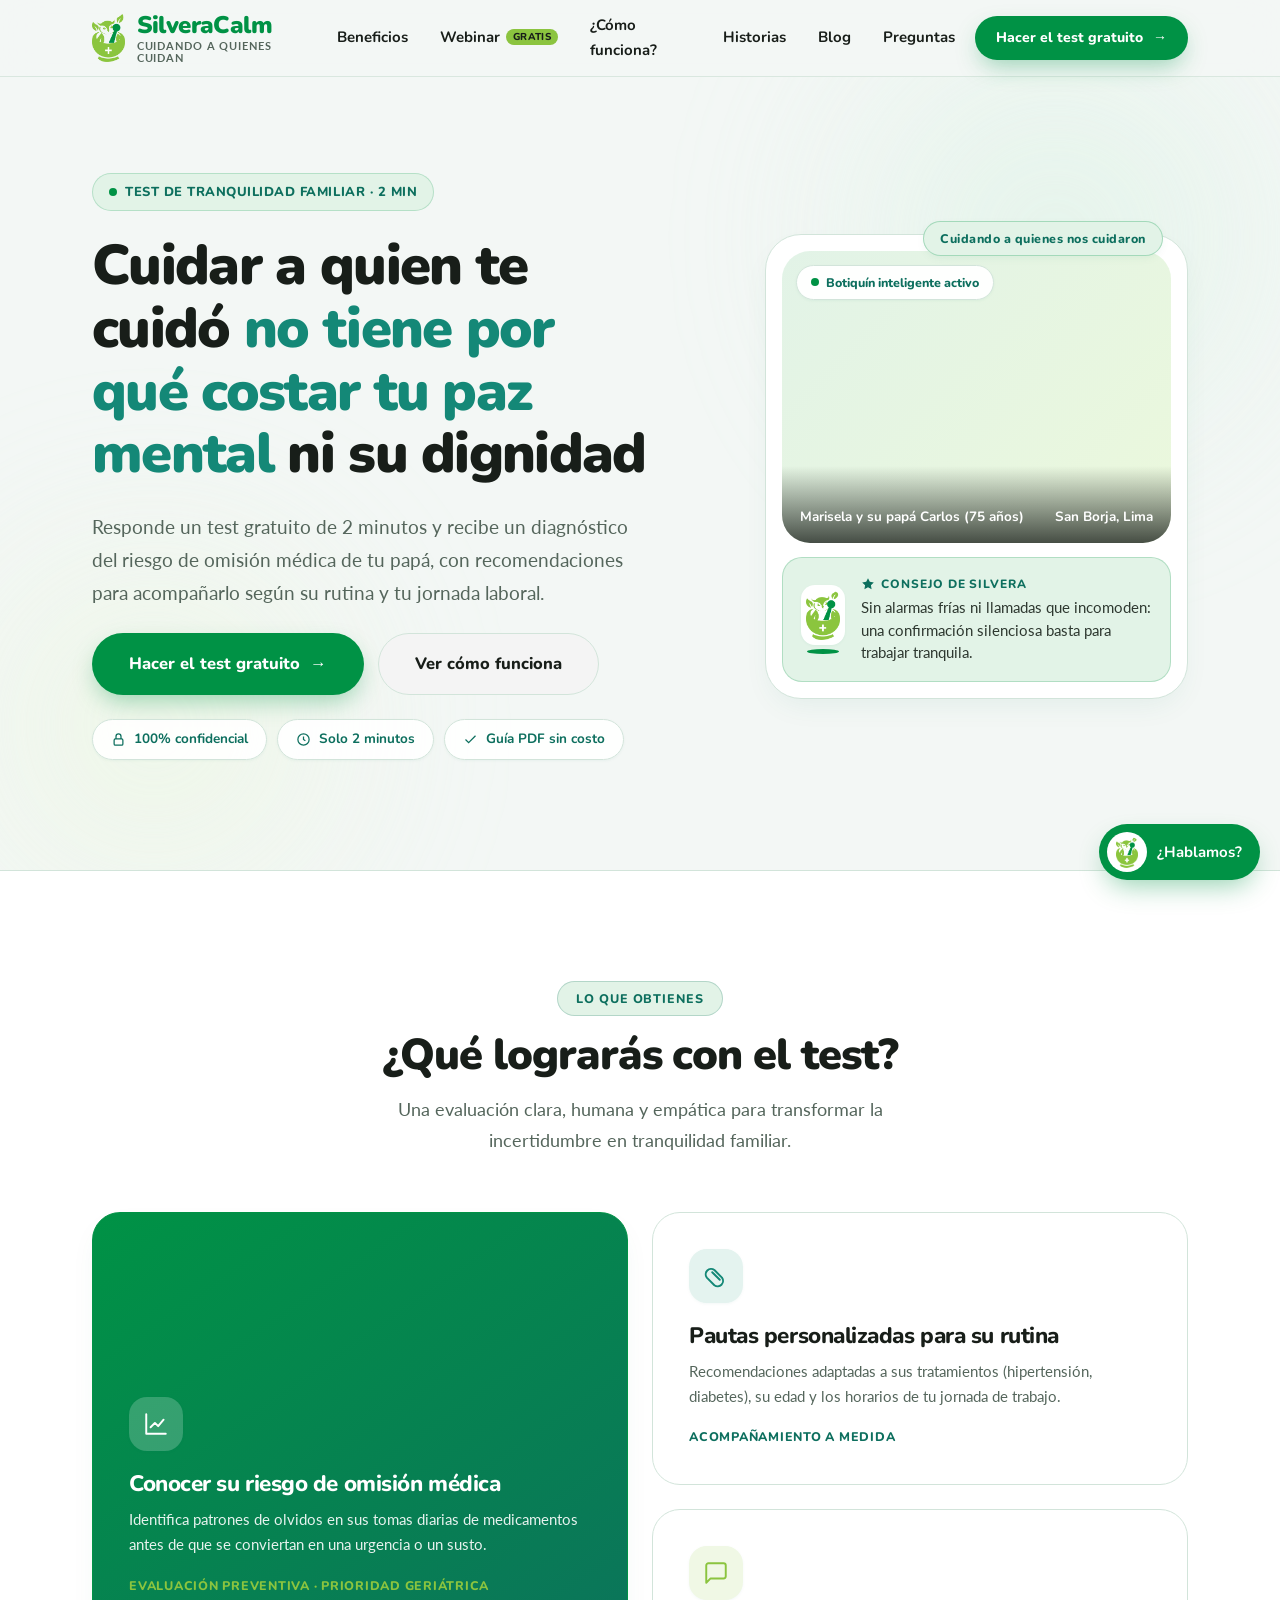
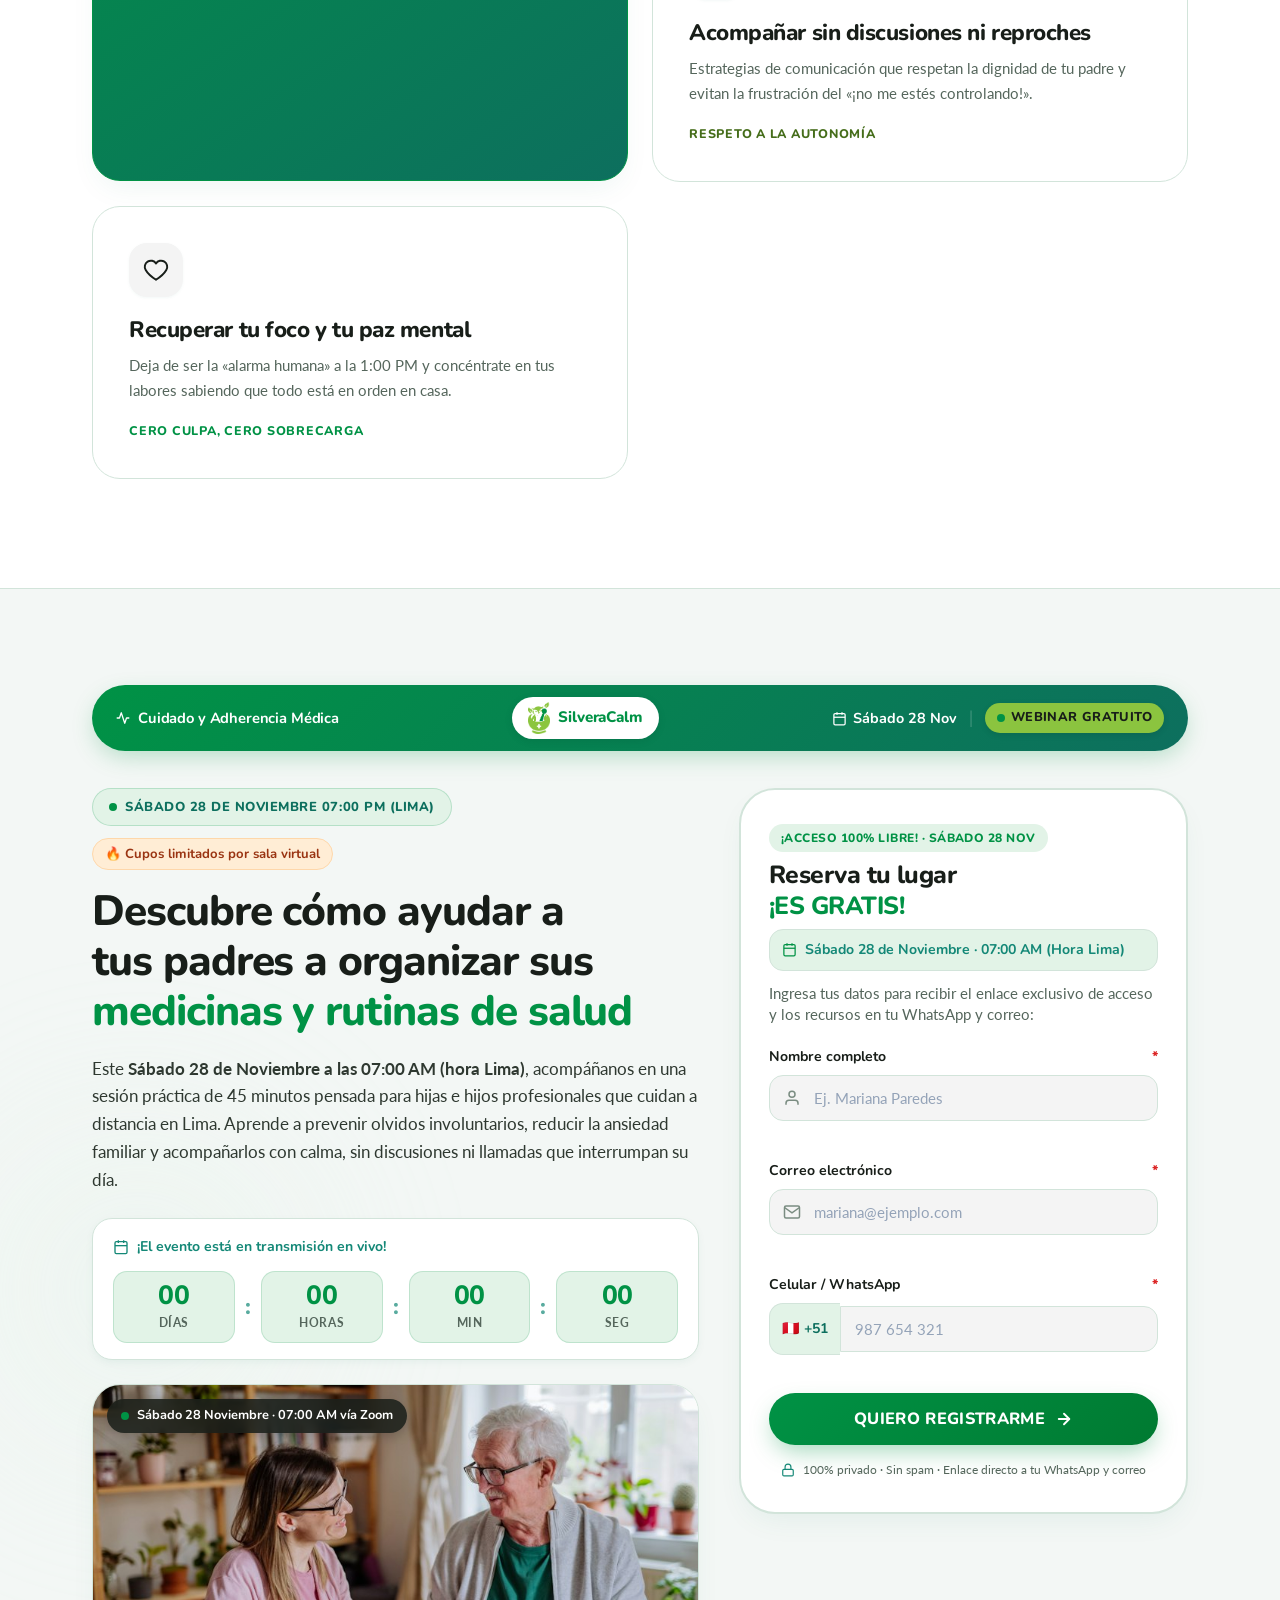
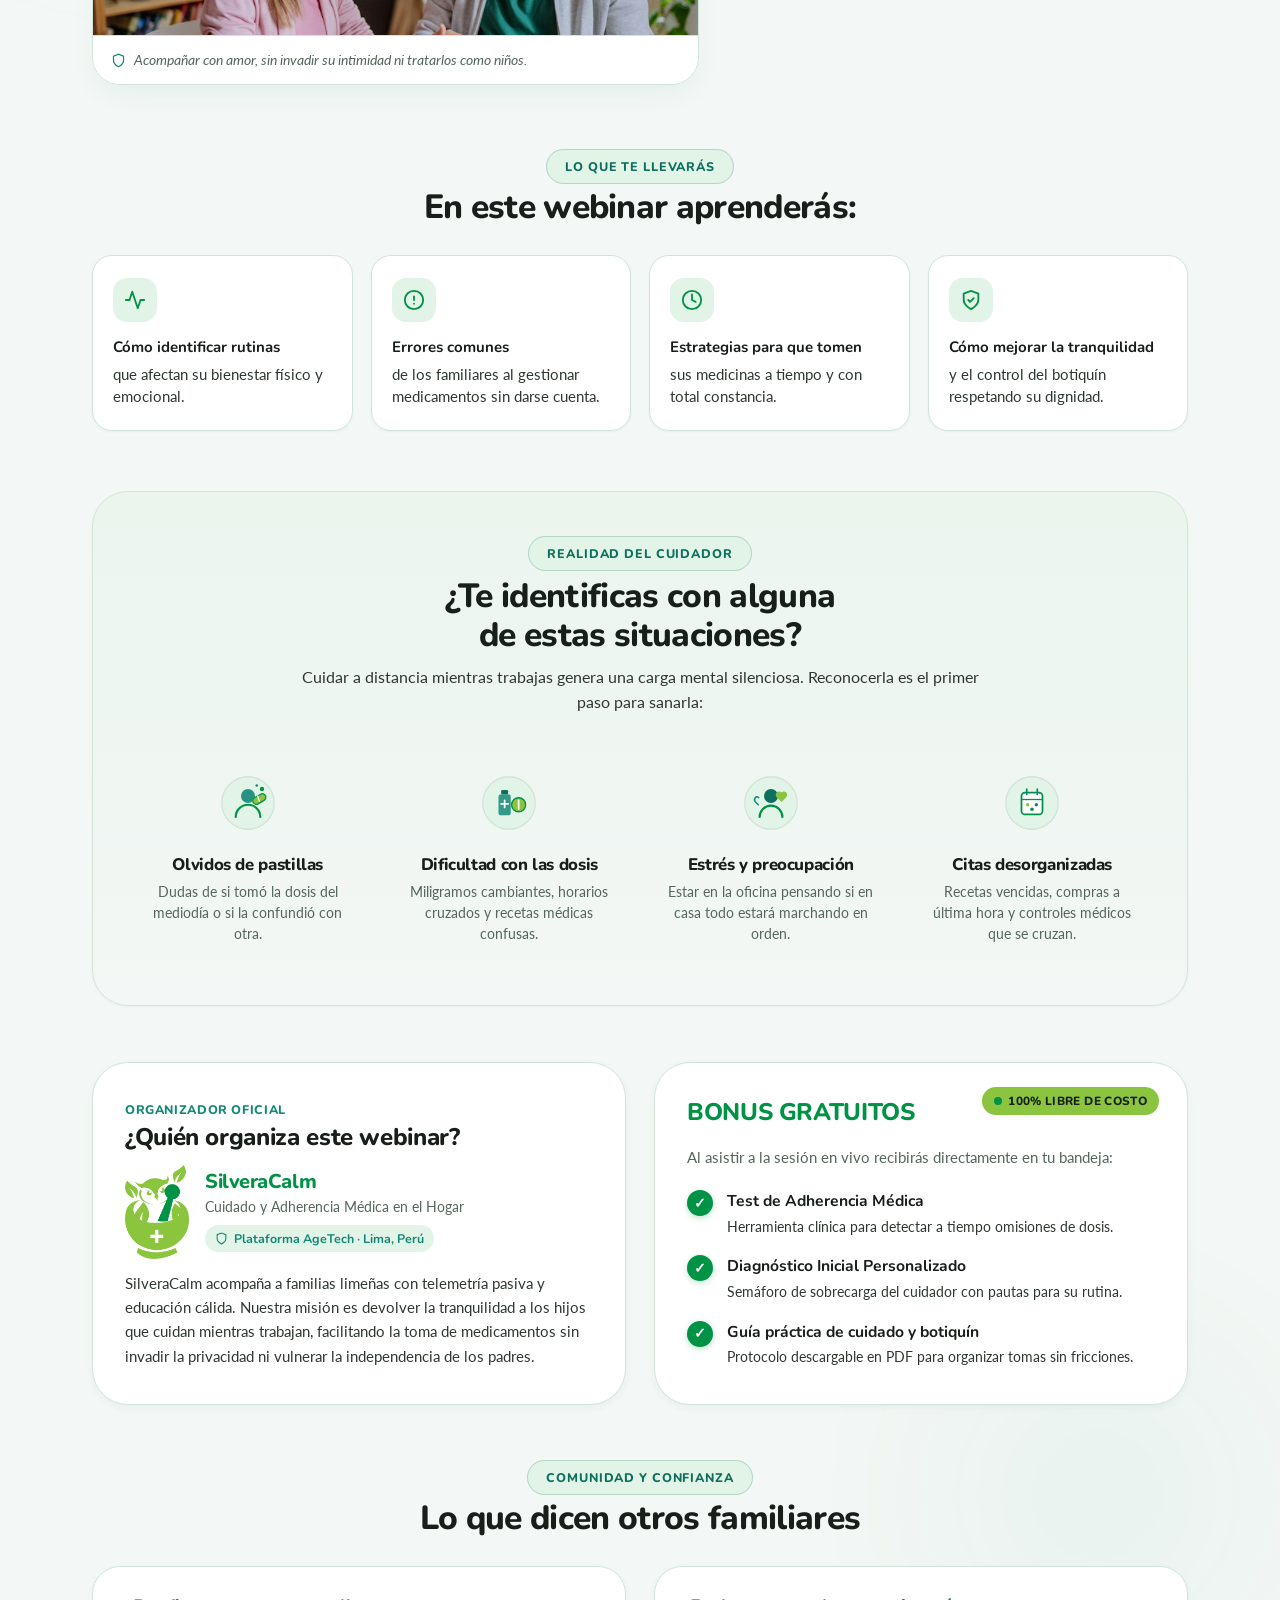
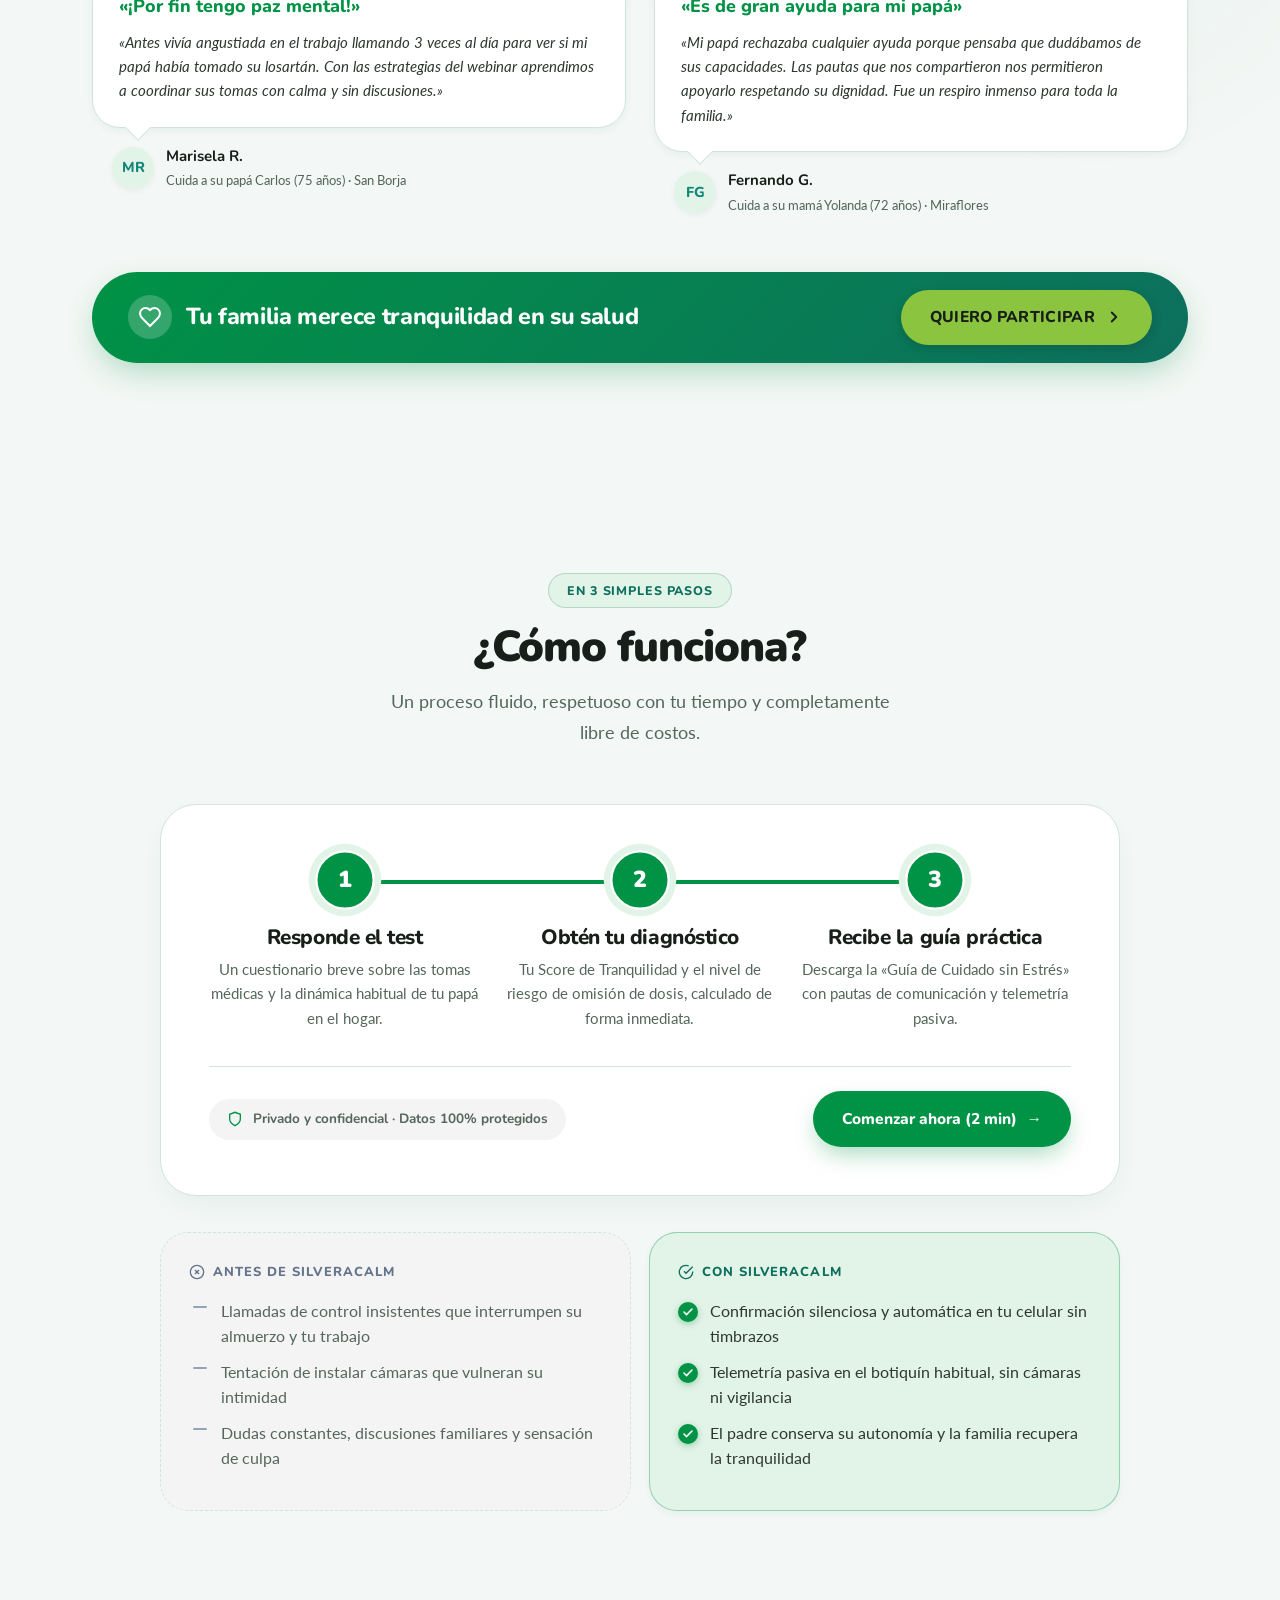
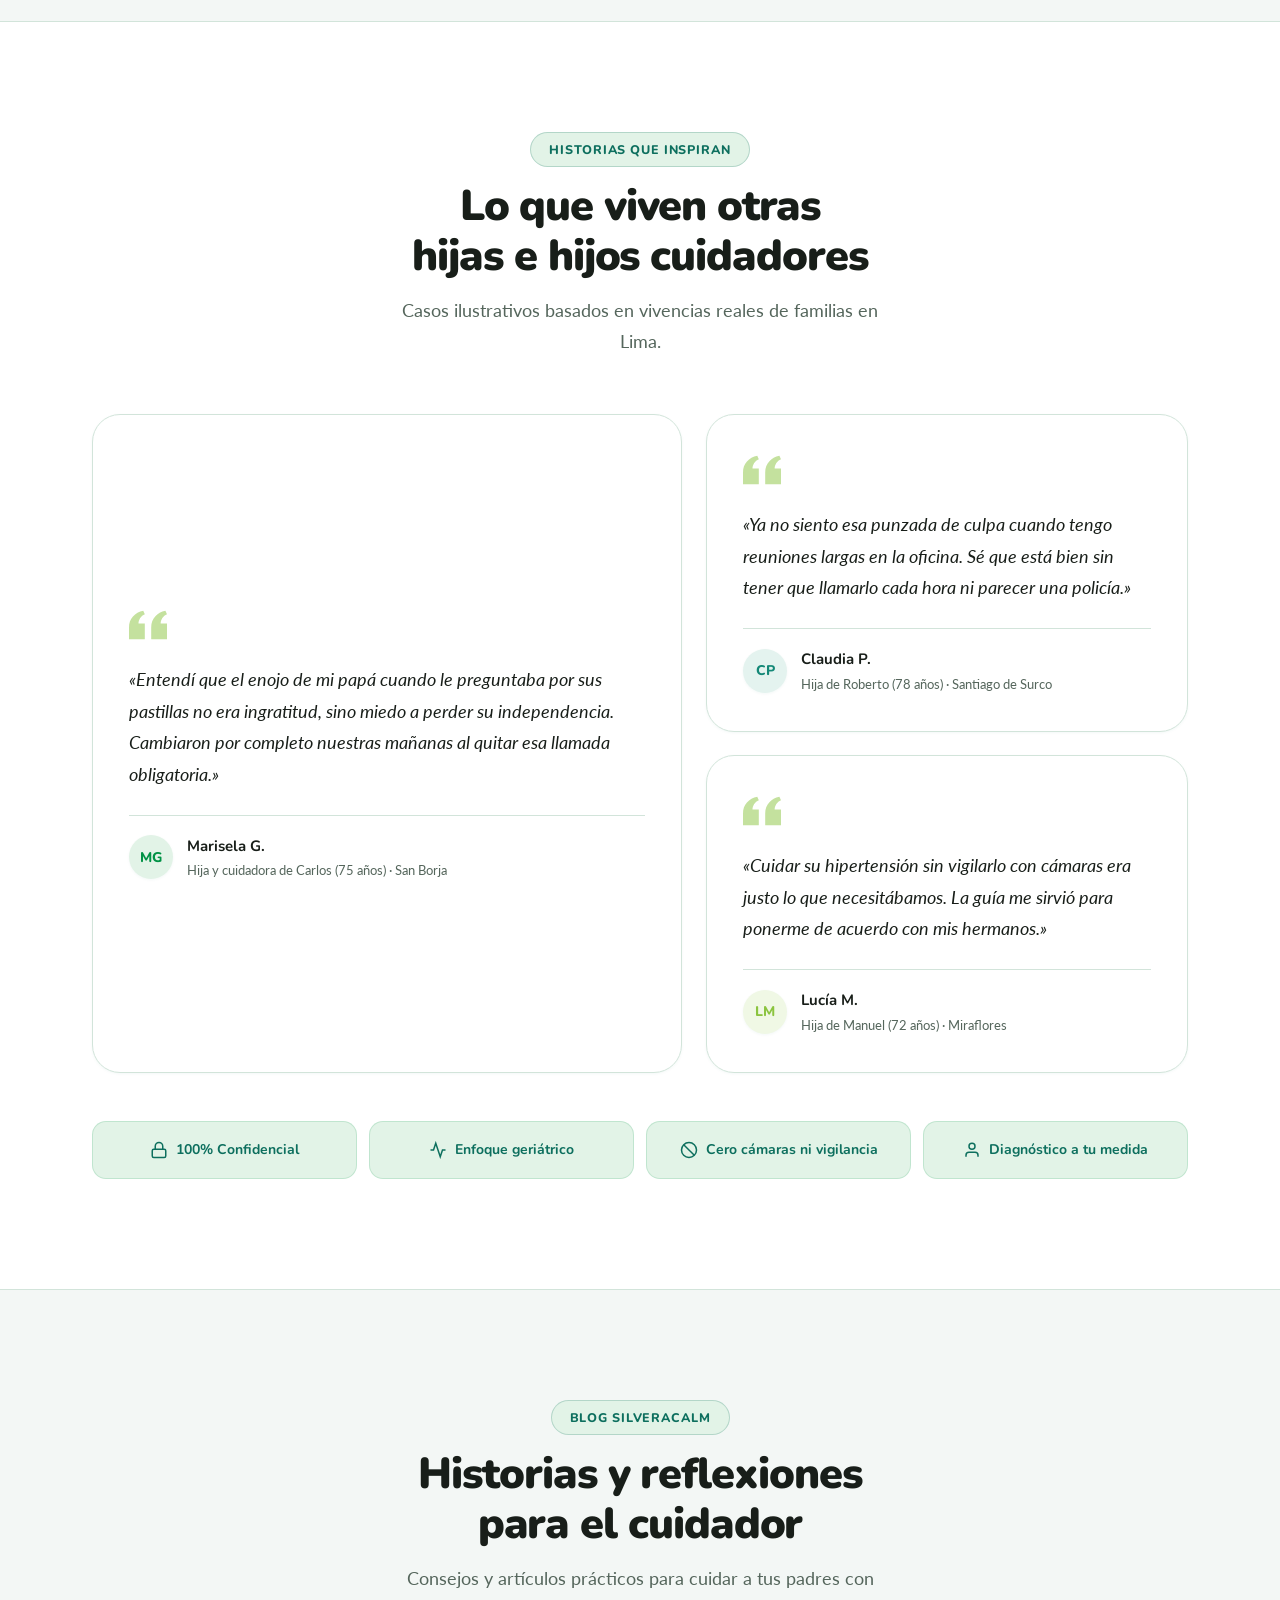
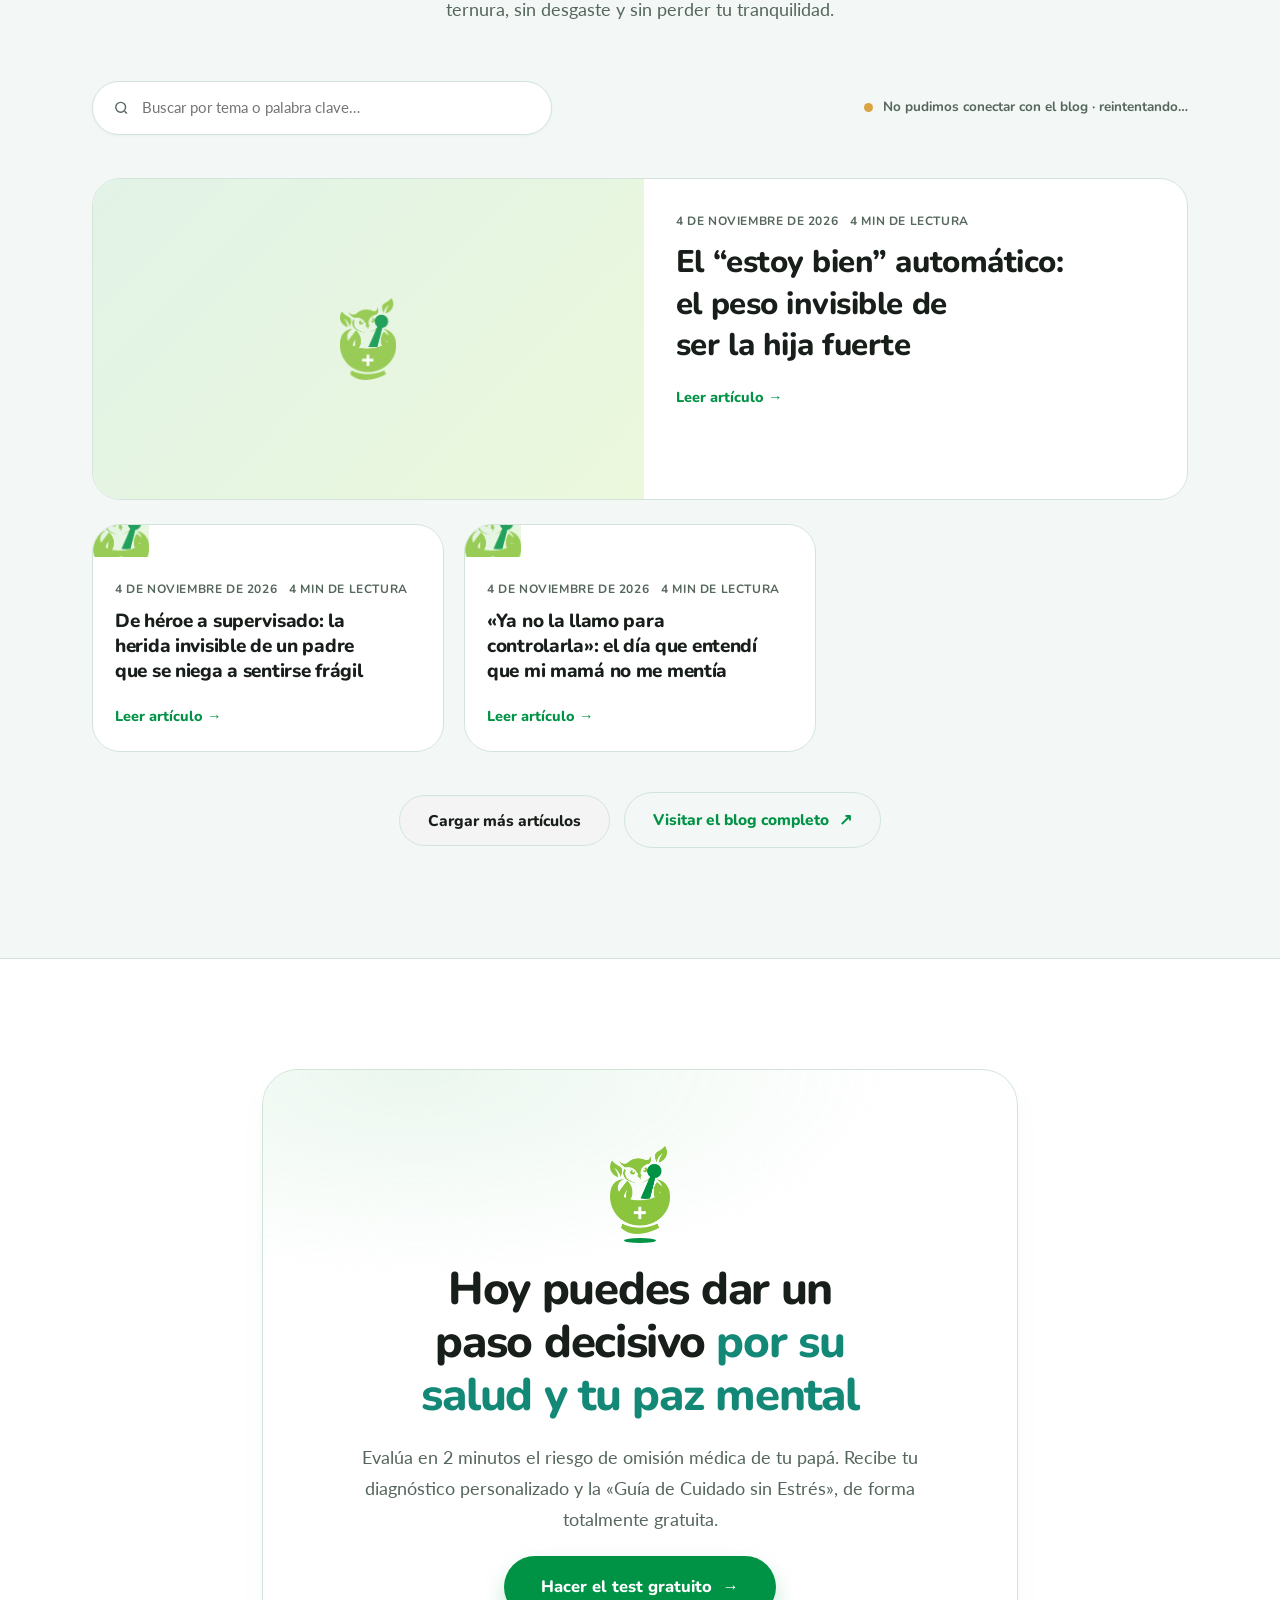
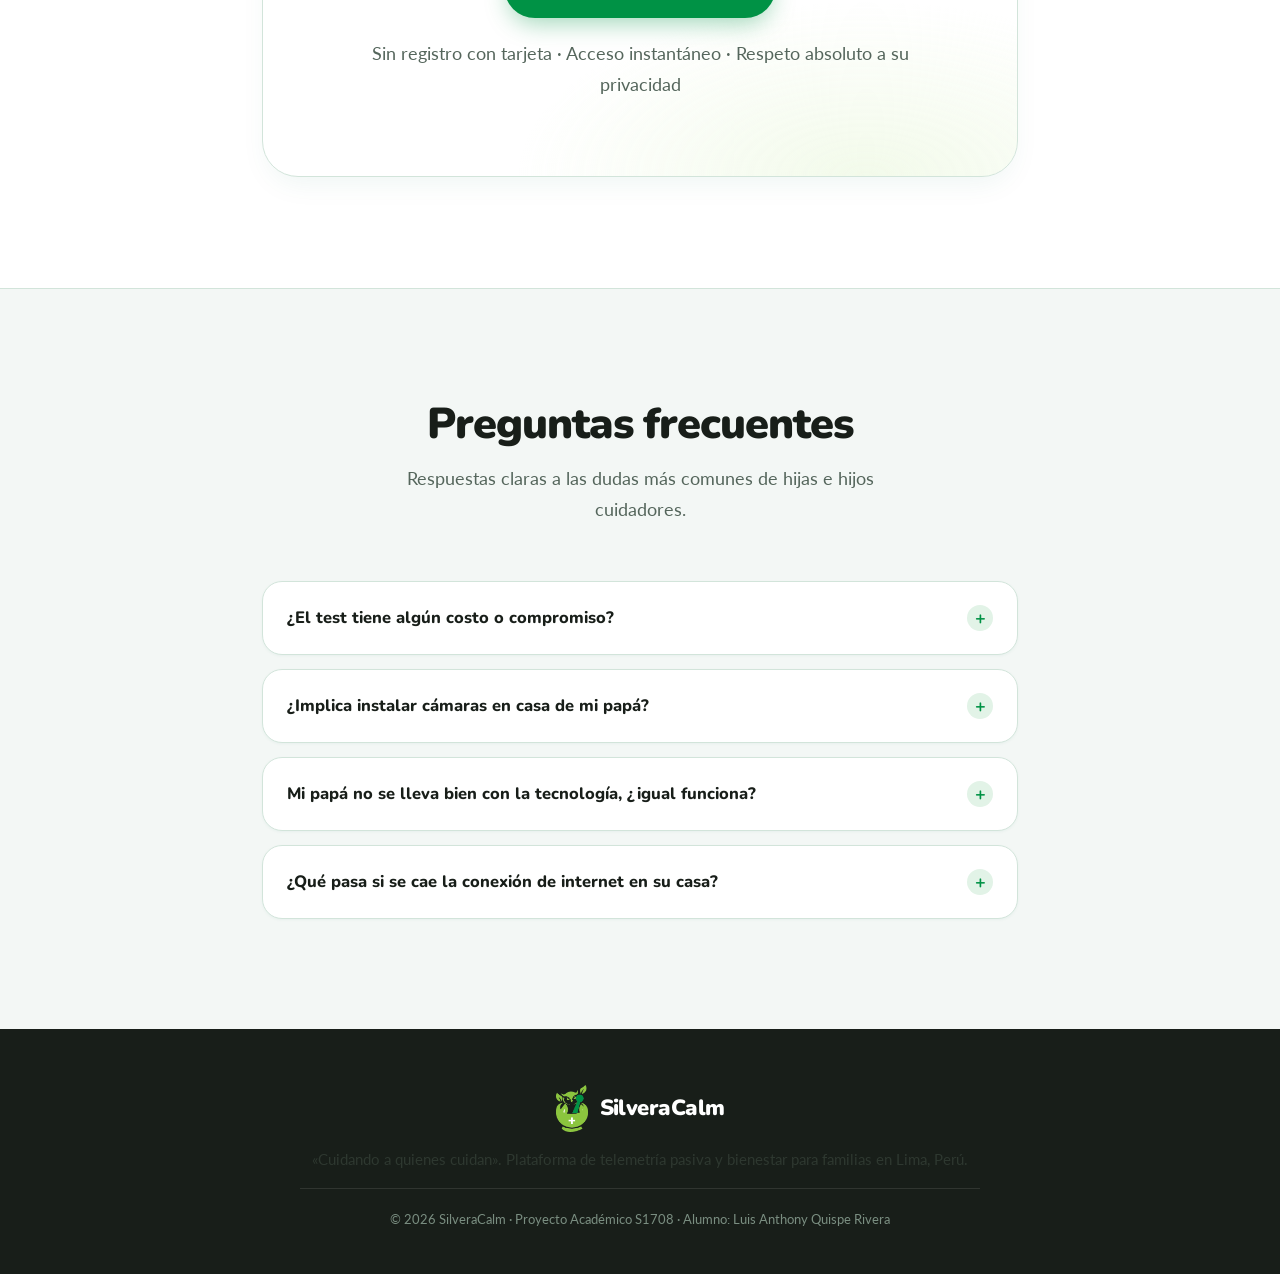
==== index.html @ 86fb51ee "Merge pull request #17 from Luis-Quispe-dev/webinar webinar" ====
<!DOCTYPE html>
<html lang="es">
<head>
  <meta charset="UTF-8" />
  <meta name="viewport" content="width=device-width, initial-scale=1.0" />
  <title>SilveraCalm | Test de Tranquilidad Familiar</title>
  <meta name="description" content="Test gratuito de 2 minutos para hijas e hijos cuidadores en Lima. Descubre cómo acompañar el tratamiento de tu papá sin llamadas que generen tensión, con telemetría pasiva y respeto a su autonomía." />
  <meta name="theme-color" content="#009245" />
  <!-- Dirección oficial de la página (evita contenido duplicado) -->
  <link rel="canonical" href="https://silveracalm.u20231b869.workers.dev/" />
  <meta name="robots" content="index, follow, max-image-preview:large" />

  <!-- Verificación de Google Search Console: reemplaza CODIGO por el que te da Google -->
  <meta name="google-site-verification" content="hk7AilBts5PwmVerSRdRE75T1GMksaDZW5B6MYv7Jl0" />

  <!-- Vista previa al compartir (Open Graph & Twitter Cards) -->
  <meta property="og:title" content="SilveraCalm | Cuidando a quienes cuidan" />
  <meta property="og:description" content="Haz el Test de Tranquilidad Familiar y recibe la Guía de Cuidado sin Estrés." />
  <meta property="og:type" content="website" />
  <meta property="og:url" content="https://silveracalm.u20231b869.workers.dev/" />
  <meta property="og:site_name" content="SilveraCalm" />
  <meta property="og:locale" content="es_PE" />
  <meta property="og:image" content="https://silveracalm.u20231b869.workers.dev/assets/img/logo-silveracalm.png" />
  <meta name="twitter:card" content="summary" />

  <!-- Datos estructurados: le explican a Google y a las IA qué es SilveraCalm -->
  <script type="application/ld+json">
  {
    "@context": "https://schema.org",
    "@graph": [
      {
        "@type": "Organization",
        "@id": "https://silveracalm.u20231b869.workers.dev/#org",
        "name": "SilveraCalm",
        "slogan": "Cuidando a quienes cuidan",
        "url": "https://silveracalm.u20231b869.workers.dev/",
        "logo": "https://silveracalm.u20231b869.workers.dev/assets/img/logo-silveracalm.png",
        "description": "Plataforma AgeTech de bienestar para hijas e hijos que cuidan a sus padres mayores en Lima, Perú. Usa telemetría pasiva en el botiquín, sin cámaras, para enviar confirmaciones silenciosas de la toma de medicamentos.",
        "areaServed": { "@type": "City", "name": "Lima" },
        "sameAs": ["https://silveracalm.blogspot.com/"]
      },
      {
        "@type": "WebSite",
        "@id": "https://silveracalm.u20231b869.workers.dev/#website",
        "url": "https://silveracalm.u20231b869.workers.dev/",
        "name": "SilveraCalm",
        "inLanguage": "es-PE",
        "publisher": { "@id": "https://silveracalm.u20231b869.workers.dev/#org" }
      },
      {
        "@type": "FAQPage",
        "mainEntity": [
          {
            "@type": "Question",
            "name": "¿El test tiene algún costo o compromiso?",
            "acceptedAnswer": {
              "@type": "Answer",
              "text": "No, es 100% gratuito. Su propósito es orientarte, evaluar el nivel de sobrecarga que experimentas como cuidador o cuidadora, y brindarte herramientas inmediatas sin cobros ocultos."
            }
          },
          {
            "@type": "Question",
            "name": "¿Implica instalar cámaras en casa de mi papá?",
            "acceptedAnswer": {
              "@type": "Answer",
              "text": "Nunca. En SilveraCalm defendemos la autonomía de los adultos mayores. Empleamos telemetría pasiva: un sensor discreto en su botiquín registra de manera silenciosa las aperturas sin invadir su intimidad ni vigilarlo."
            }
          },
          {
            "@type": "Question",
            "name": "Mi papá no se lleva bien con la tecnología, ¿igual funciona?",
            "acceptedAnswer": {
              "@type": "Answer",
              "text": "Por supuesto. Tu padre no tiene que interactuar con pantallas, instalar aplicaciones ni presionar botones complejos. Sigue su rutina diaria abriendo su botiquín habitual como siempre lo ha hecho."
            }
          },
          {
            "@type": "Question",
            "name": "¿Qué pasa si se cae la conexión de internet en su casa?",
            "acceptedAnswer": {
              "@type": "Answer",
              "text": "El dispositivo almacena los registros de manera local y encriptada en su memoria interna, y se sincroniza automáticamente con tu aplicación tan pronto se reanuda la conexión."
            }
          }
        ]
      },
      {
        "@type": "Event",
        "@id": "https://silveracalm.u20231b869.workers.dev/#webinar",
        "name": "Webinar Gratuito: Cuidado y Adherencia Médica en Adultos Mayores",
        "description": "Descubre cómo ayudar a tus padres a organizar sus medicinas y rutinas de salud con tranquilidad, sin discusiones y respetando su autonomía.",
        "startDate": "2026-11-28T19:00:00-05:00",
        "endDate": "2026-11-28T20:10:00-05:00",
        "eventStatus": "https://schema.org/EventScheduled",
        "eventAttendanceMode": "https://schema.org/OnlineEventAttendanceMode",
        "location": {
          "@type": "VirtualLocation",
          "url": "https://silveracalm.u20231b869.workers.dev/#webinar"
        },
        "organizer": {
          "@id": "https://silveracalm.u20231b869.workers.dev/#org"
        },
        "offers": {
          "@type": "Offer",
          "price": "0",
          "priceCurrency": "PEN",
          "availability": "https://schema.org/InStock",
          "validFrom": "2026-11-01T00:00:00-05:00",
          "url": "https://silveracalm.u20231b869.workers.dev/#webinar"
        }
      }
    ]
  }
  </script>

  <link rel="icon" type="image/png" href="assets/img/favicon.png" />

  <!-- Tipografías oficiales: Nunito (titulares, botones y destacados) + Lato (cuerpo y lectura) -->
  <link rel="preconnect" href="https://fonts.googleapis.com" />
  <link rel="preconnect" href="https://fonts.gstatic.com" crossorigin />
  <link href="https://fonts.googleapis.com/css2?family=Lato:ital,wght@0,400;0,500;0,700;1,400&family=Nunito:wght@600;700;800;900&display=swap" rel="stylesheet" />

  <link rel="stylesheet" href="assets/css/styles.css" />
  <link rel="stylesheet" href="assets/css/chat.css" />
</head>
<body>

  <a class="skip-link" href="#contenido">Saltar al contenido</a>

  <!-- ================= HEADER ================= -->
  <header class="site-header" id="top">
    <div class="container header-inner">
      <a href="#hero" class="brand" aria-label="SilveraCalm, ir al inicio">
        <img src="assets/img/logo-silveracalm.png" alt="" class="brand-logo" width="40" height="58" />
        <span class="brand-text">
          <span class="brand-name">SilveraCalm</span>
          <span class="brand-tagline">Cuidando a quienes cuidan</span>
        </span>
      </a>

      <nav class="nav-desktop" aria-label="Principal">
        <a href="#beneficios">Beneficios</a>
        <a href="#webinar" class="nav-link-webinar">Webinar <span class="nav-badge-free">Gratis</span></a>
        <a href="#como-funciona">¿Cómo funciona?</a>
        <a href="#historias">Historias</a>
        <a href="#blog">Blog</a>
        <a href="#faq">Preguntas</a>
      </nav>

      <div class="header-actions">
        <a href="#" class="btn btn-primary btn-sm hide-mobile" data-test-cta>
          Hacer el test gratuito <span class="btn-arrow" aria-hidden="true">→</span>
        </a>
        <button type="button" class="menu-toggle" id="menuToggle" aria-label="Abrir menú" aria-expanded="false" aria-controls="mobileMenu">
          <svg class="icon-open" width="24" height="24" viewBox="0 0 24 24" fill="none" stroke="currentColor" stroke-width="2" stroke-linecap="round"><path d="M4 6h16M4 12h16M4 18h16"/></svg>
          <svg class="icon-close" width="24" height="24" viewBox="0 0 24 24" fill="none" stroke="currentColor" stroke-width="2" stroke-linecap="round"><path d="M6 18L18 6M6 6l12 12"/></svg>
        </button>
      </div>
    </div>

    <nav class="nav-mobile" id="mobileMenu" aria-label="Menú móvil" hidden>
      <a href="#beneficios">Beneficios</a>
      <a href="#webinar">Webinar gratuito (28 Nov)</a>
      <a href="#como-funciona">¿Cómo funciona?</a>
      <a href="#historias">Historias</a>
      <a href="#blog">Blog</a>
      <a href="#faq">Preguntas</a>
      <a href="#" class="btn btn-primary btn-block" data-test-cta>Hacer el test gratuito <span class="btn-arrow" aria-hidden="true">→</span></a>
    </nav>
  </header>

  <main id="contenido">

    <!-- ================= HERO ================= -->
    <section class="hero" id="hero">
      <!-- Capas de resplandor orgánico etéreo -->
      <div class="hero-blobs-layer" aria-hidden="true">
        <div class="hero-blob hero-blob--salvia"></div>
        <div class="hero-blob hero-blob--lavanda"></div>
      </div>

      <div class="container hero-grid">
        <div class="hero-copy">
          <span class="badge badge-secondary">
            <span class="badge-pulse-dot" aria-hidden="true"></span>
            Test de Tranquilidad Familiar · 2 min
          </span>

          <h1>
            Cuidar a quien te cuidó <span class="text-primary-soft">no tiene por qué costar tu paz mental</span> ni su dignidad
          </h1>

          <p class="lead">
            Responde un test gratuito de 2 minutos y recibe un diagnóstico del riesgo de omisión médica de tu papá, con recomendaciones para acompañarlo según su rutina y tu jornada laboral.
          </p>

          <div class="hero-actions">
            <a href="#" class="btn btn-primary btn-lg" data-test-cta>
              Hacer el test gratuito <span class="btn-arrow" aria-hidden="true">→</span>
            </a>
            <a href="#como-funciona" class="btn btn-ghost btn-lg">Ver cómo funciona</a>
          </div>

          <ul class="trust-pills" aria-label="Garantías">
            <li>
              <svg width="15" height="15" viewBox="0 0 24 24" fill="none" stroke="currentColor" stroke-width="2" aria-hidden="true"><rect x="5" y="11" width="14" height="10" rx="2"/><path d="M8 11V7a4 4 0 0 1 8 0v4"/></svg>
              100% confidencial
            </li>
            <li>
              <svg width="15" height="15" viewBox="0 0 24 24" fill="none" stroke="currentColor" stroke-width="2" aria-hidden="true"><circle cx="12" cy="12" r="9"/><path d="M12 7v5l3 2"/></svg>
              Solo 2 minutos
            </li>
            <li>
              <svg width="15" height="15" viewBox="0 0 24 24" fill="none" stroke="currentColor" stroke-width="2" aria-hidden="true"><path d="M20 6 9 17l-5-5"/></svg>
              Guía PDF sin costo
            </li>
          </ul>
        </div>

        <div class="hero-visual">
          <figure class="hero-card">
            <span class="floating-tag">Cuidando a quienes nos cuidaron</span>

            <div class="hero-photo">
              <!-- Live status badge flotante sobre la foto -->
              <span class="hero-live-badge">
                <span class="badge-pulse-dot" aria-hidden="true"></span>
                Botiquín inteligente activo
              </span>

              <img
                src="https://images.unsplash.com/photo-1576765608535-5f04d1e3f289?auto=format&fit=crop&w=900&q=80"
                alt="Hija adulta y su padre mayor compartiendo un momento sereno en casa"
                width="900" height="675"
                onerror="this.style.display='none'" />
              <figcaption>
                <span>Marisela y su papá Carlos (75 años)</span>
                <span>San Borja, Lima</span>
              </figcaption>
            </div>

            <!-- Consejo de Silvio con mascota animada y sombra -->
            <div class="silvera-tip">
              <div class="silvio-mascot-container">
                <img src="assets/img/logo-silveracalm.png" alt="Silvio el búho" class="silvera-avatar" width="44" height="64" />
                <div class="silvio-shadow" aria-hidden="true"></div>
              </div>
              <div>
                <p class="silvera-title">
                  <svg width="14" height="14" viewBox="0 0 24 24" fill="currentColor" aria-hidden="true"><path d="M12 2l3.09 6.26L22 9.27l-5 4.87 1.18 6.88L12 17.77l-6.18 3.25L7 14.14 2 9.27l6.91-1.01L12 2z"/></svg>
                  Consejo de Silvera
                </p>
                <p class="silvera-text">Sin alarmas frías ni llamadas que incomoden: una confirmación silenciosa basta para trabajar tranquila.</p>
              </div>
            </div>
          </figure>
        </div>
      </div>
    </section>

    <!-- ================= BENEFICIOS ================= -->
    <section class="section section-white" id="beneficios">
      <div class="container">
        <header class="section-head" data-reveal>
          <span class="eyebrow">Lo que obtienes</span>
          <h2>¿Qué lograrás con el test?</h2>
          <p>Una evaluación clara, humana y empática para transformar la incertidumbre en tranquilidad familiar.</p>
        </header>

        <div class="benefits-grid">
          <!-- Card destacada estilo Bento (Span principal) -->
          <article class="feature-card feature-card--highlight" data-reveal data-reveal-delay="1">
            <div>
              <div class="feature-icon-wrapper">
                <span class="feature-icon" aria-hidden="true">
                  <svg width="26" height="26" viewBox="0 0 24 24" fill="none" stroke="currentColor" stroke-width="1.8" stroke-linecap="round" stroke-linejoin="round"><path d="M3 3v18h18"/><path d="m7 15 4-4 3 3 5-6"/></svg>
                </span>
              </div>
              <h3>Conocer su riesgo de omisión médica</h3>
              <p>Identifica patrones de olvidos en sus tomas diarias de medicamentos antes de que se conviertan en una urgencia o un susto.</p>
            </div>
            <span class="feature-card-tag">Evaluación preventiva · Prioridad geriátrica</span>
          </article>

          <article class="feature-card" data-reveal data-reveal-delay="2">
            <div>
              <div class="feature-icon-wrapper">
                <span class="feature-icon tone-secondary" aria-hidden="true">
                  <svg width="26" height="26" viewBox="0 0 24 24" fill="none" stroke="currentColor" stroke-width="1.8" stroke-linecap="round" stroke-linejoin="round"><path d="M10.5 20.5 3.5 13.5a5 5 0 0 1 7-7l7 7a5 5 0 0 1-7 7z"/><path d="m8.5 8.5 7 7"/></svg>
                </span>
              </div>
              <h3>Pautas personalizadas para su rutina</h3>
              <p>Recomendaciones adaptadas a sus tratamientos (hipertensión, diabetes), su edad y los horarios de tu jornada de trabajo.</p>
            </div>
            <span class="feature-card-tag" style="color: var(--color-secondary-text);">Acompañamiento a medida</span>
          </article>

          <article class="feature-card" data-reveal data-reveal-delay="3">
            <div>
              <div class="feature-icon-wrapper">
                <span class="feature-icon tone-tertiary" aria-hidden="true">
                  <svg width="26" height="26" viewBox="0 0 24 24" fill="none" stroke="currentColor" stroke-width="1.8" stroke-linecap="round" stroke-linejoin="round"><path d="M21 15a2 2 0 0 1-2 2H7l-4 4V5a2 2 0 0 1 2-2h14a2 2 0 0 1 2 2z"/></svg>
                </span>
              </div>
              <h3>Acompañar sin discusiones ni reproches</h3>
              <p>Estrategias de comunicación que respetan la dignidad de tu padre y evitan la frustración del «¡no me estés controlando!».</p>
            </div>
            <span class="feature-card-tag" style="color: var(--color-tertiary-text);">Respeto a la autonomía</span>
          </article>

          <article class="feature-card" data-reveal data-reveal-delay="4">
            <div>
              <div class="feature-icon-wrapper">
                <span class="feature-icon tone-dark" aria-hidden="true">
                  <svg width="26" height="26" viewBox="0 0 24 24" fill="none" stroke="currentColor" stroke-width="1.8" stroke-linecap="round" stroke-linejoin="round"><path d="M12 21s-7-4.5-9.5-9A5.5 5.5 0 0 1 12 6a5.5 5.5 0 0 1 9.5 6c-2.5 4.5-9.5 9-9.5 9z"/></svg>
                </span>
              </div>
              <h3>Recuperar tu foco y tu paz mental</h3>
              <p>Deja de ser la «alarma humana» a la 1:00 PM y concéntrate en tus labores sabiendo que todo está en orden en casa.</p>
            </div>
            <span class="feature-card-tag" style="color: var(--color-primary);">Cero culpa, cero sobrecarga</span>
          </article>
        </div>
      </div>
    </section>

    <!-- ================= WEBINAR GRATUITO (CUIDADO Y ADHERENCIA MÉDICA) ================= -->
    <section class="section section-webinar" id="webinar" aria-labelledby="webinar-title">
      <!-- Decoración ambiental de resplandor orgánico -->
      <div class="webinar-blobs-layer" aria-hidden="true">
        <div class="webinar-blob webinar-blob--mint"></div>
        <div class="webinar-blob webinar-blob--teal"></div>
      </div>

      <div class="container webinar-container">

        <!-- Top Header Ribbon (Fiel al Flyer Oficial) -->
        <div class="webinar-topbar" data-reveal>
          <div class="webinar-topbar-left">
            <span class="webinar-topic-badge">
              <svg width="14" height="14" viewBox="0 0 24 24" fill="none" stroke="currentColor" stroke-width="2.2" stroke-linecap="round" stroke-linejoin="round" aria-hidden="true"><path d="M22 12h-4l-3 9L9 3l-3 9H2"/></svg>
              Cuidado y Adherencia Médica
            </span>
          </div>

          <div class="webinar-topbar-center">
            <div class="webinar-brand-pill">
              <img src="assets/img/logo-silveracalm.png" alt="Silvio el búho" class="webinar-brand-logo" width="28" height="40" />
              <span class="webinar-brand-text">SilveraCalm</span>
            </div>
          </div>

          <div class="webinar-topbar-right">
            <div class="webinar-date-pill">
              <svg width="15" height="15" viewBox="0 0 24 24" fill="none" stroke="currentColor" stroke-width="2" aria-hidden="true"><rect x="3" y="4" width="18" height="18" rx="2" ry="2"/><line x1="16" y1="2" x2="16" y2="6"/><line x1="8" y1="2" x2="8" y2="6"/><line x1="3" y1="10" x2="21" y2="10"/></svg>
              <span>Sábado 28 Nov</span>
            </div>
            <span class="webinar-topbar-divider" aria-hidden="true">|</span>
            <span class="webinar-free-tag">
              <span class="badge-pulse-dot" aria-hidden="true"></span>
              WEBINAR GRATUITO
            </span>
          </div>
        </div>

        <!-- ================= BLOQUE HERO DEL WEBINAR ================= -->
        <div class="webinar-hero-grid">

          <!-- Columna Izquierda: Mensaje + Contador + Fotografía Familiar -->
          <div class="webinar-intro-col" data-reveal>
            <div class="webinar-badge-row">
              <span class="badge badge-secondary">
                <span class="badge-pulse-dot" aria-hidden="true"></span>
                Sábado 28 de Noviembre 07:00 PM (Lima)
              </span>
              <span class="webinar-urgency-pill">🔥 Cupos limitados por sala virtual</span>
            </div>

            <h2 id="webinar-title" class="webinar-headline">
              Descubre cómo ayudar a tus padres a organizar sus <span class="text-highlight-green">medicinas y rutinas de salud</span>
            </h2>

            <p class="webinar-lead">
              Este <strong>Sábado 28 de Noviembre a las 07:00 AM (hora Lima)</strong>, acompáñanos en una sesión práctica de 45 minutos pensada para hijas e hijos profesionales que cuidan a distancia en Lima. Aprende a prevenir olvidos involuntarios, reducir la ansiedad familiar y acompañarlos con calma, sin discusiones ni llamadas que interrumpan su día.
            </p>

            <!-- Contador Regresivo en Vivo -->
            <div class="webinar-countdown-box" id="webinarCountdown" aria-label="Cuenta regresiva del webinar">
              <div class="countdown-heading">
                <svg width="16" height="16" viewBox="0 0 24 24" fill="none" stroke="currentColor" stroke-width="2" aria-hidden="true"><rect x="3" y="4" width="18" height="18" rx="2" ry="2"/><line x1="16" y1="2" x2="16" y2="6"/><line x1="8" y1="2" x2="8" y2="6"/><line x1="3" y1="10" x2="21" y2="10"/></svg>
                <span>Sábado 28 de Noviembre · Cuenta regresiva:</span>
              </div>
              <div class="countdown-units-row" role="timer" aria-live="off">
                <div class="countdown-card">
                  <span class="countdown-value" id="countdownDays">--</span>
                  <span class="countdown-label">Días</span>
                </div>
                <span class="countdown-separator" aria-hidden="true">:</span>
                <div class="countdown-card">
                  <span class="countdown-value" id="countdownHours">--</span>
                  <span class="countdown-label">Horas</span>
                </div>
                <span class="countdown-separator" aria-hidden="true">:</span>
                <div class="countdown-card">
                  <span class="countdown-value" id="countdownMinutes">--</span>
                  <span class="countdown-label">Min</span>
                </div>
                <span class="countdown-separator" aria-hidden="true">:</span>
                <div class="countdown-card">
                  <span class="countdown-value" id="countdownSeconds">--</span>
                  <span class="countdown-label">Seg</span>
                </div>
              </div>
            </div>

            <!-- Marco de Fotografía Familiar Emocional y Cálida -->
            <div class="webinar-photo-card">
              <div class="webinar-photo-frame">
                <img
                  src="assets/img/webinar-familia.jpg"
                  alt="Hija adulta y su padre mayor compartiendo un momento cálido de conversación en casa"
                  class="webinar-family-img"
                  width="720" height="420"
                  loading="lazy"
                  onerror="this.src='https://plus.unsplash.com/premium_photo-1681997294838-237215ac3fc8?auto=format&fit=crop&w=900&q=80'" />
                
                <div class="webinar-photo-floating-pill">
                  <span class="badge-pulse-dot" aria-hidden="true"></span>
                  <span>Sábado 28 Noviembre · 07:00 AM vía Zoom</span>
                </div>
              </div>
              <div class="webinar-photo-caption">
                <svg width="15" height="15" viewBox="0 0 24 24" fill="none" stroke="currentColor" stroke-width="2" aria-hidden="true"><path d="M12 22s8-4 8-10V5l-8-3-8 3v7c0 6 8 10 8 10z"/></svg>
                <span>Acompañar con amor, sin invadir su intimidad ni tratarlos como niños.</span>
              </div>
            </div>
          </div>

          <!-- Columna Derecha: Tarjeta de Registro Interactivo -->
          <div class="webinar-form-col" data-reveal data-reveal-delay="1">
            <div class="webinar-form-container" id="webinarFormContainer">
              
              <!-- Estado 1: Formulario de Registro Activo -->
              <div class="webinar-form-body" id="webinarFormState">
                <div class="webinar-form-header">
                  <div class="webinar-badge-free-callout">¡ACCESO 100% LIBRE! · SÁBADO 28 NOV</div>
                  <h3 class="webinar-form-title">
                    Reserva tu lugar <br><span class="text-free-accent">¡ES GRATIS!</span>
                  </h3>
                  <div class="webinar-form-date-banner">
                    <svg width="15" height="15" viewBox="0 0 24 24" fill="none" stroke="currentColor" stroke-width="2" aria-hidden="true"><rect x="3" y="4" width="18" height="18" rx="2" ry="2"/><line x1="16" y1="2" x2="16" y2="6"/><line x1="8" y1="2" x2="8" y2="6"/><line x1="3" y1="10" x2="21" y2="10"/></svg>
                    <span><strong>Sábado 28 de Noviembre</strong> · 07:00 AM (Hora Lima)</span>
                  </div>
                  <p class="webinar-form-subtitle">
                    Ingresa tus datos para recibir el enlace exclusivo de acceso y los recursos en tu WhatsApp y correo:
                  </p>
                </div>

                <form id="webinarRegistrationForm" class="webinar-registration-form" novalidate>
                  
                  <!-- Campo Nombre -->
                  <div class="form-field-group">
                    <label for="webinarNombre" class="form-field-label">
                      <span>Nombre completo</span>
                      <span class="form-required" aria-hidden="true">*</span>
                    </label>
                    <div class="form-input-wrapper">
                      <svg class="form-input-icon" width="18" height="18" viewBox="0 0 24 24" fill="none" stroke="currentColor" stroke-width="2" aria-hidden="true"><path d="M20 21v-2a4 4 0 0 0-4-4H8a4 4 0 0 0-4 4v2"/><circle cx="12" cy="7" r="4"/></svg>
                      <input
                        type="text"
                        id="webinarNombre"
                        name="nombre"
                        class="form-field-input"
                        placeholder="Ej. Mariana Paredes"
                        required
                        autocomplete="name" />
                    </div>
                    <span class="form-error-msg" id="nameError" aria-live="polite"></span>
                  </div>

                  <!-- Campo Correo -->
                  <div class="form-field-group">
                    <label for="webinarEmail" class="form-field-label">
                      <span>Correo electrónico</span>
                      <span class="form-required" aria-hidden="true">*</span>
                    </label>
                    <div class="form-input-wrapper">
                      <svg class="form-input-icon" width="18" height="18" viewBox="0 0 24 24" fill="none" stroke="currentColor" stroke-width="2" aria-hidden="true"><path d="M4 4h16c1.1 0 2 .9 2 2v12c0 1.1-.9 2-2 2H4c-1.1 0-2-.9-2-2V6c0-1.1.9-2 2-2z"/><polyline points="22,6 12,13 2,6"/></svg>
                      <input
                        type="email"
                        id="webinarEmail"
                        name="email"
                        class="form-field-input"
                        placeholder="mariana@ejemplo.com"
                        required
                        autocomplete="email" />
                    </div>
                    <span class="form-error-msg" id="emailError" aria-live="polite"></span>
                  </div>

                  <!-- Campo Celular -->
                  <div class="form-field-group">
                    <label for="webinarCelular" class="form-field-label">
                      <span>Celular / WhatsApp</span>
                      <span class="form-required" aria-hidden="true">*</span>
                    </label>
                    <div class="form-input-wrapper form-input-with-prefix">
                      <span class="form-phone-prefix" aria-hidden="true">🇵🇪 +51</span>
                      <input
                        type="tel"
                        id="webinarCelular"
                        name="celular"
                        class="form-field-input form-field-input--prefixed"
                        placeholder="987 654 321"
                        inputmode="numeric"
                        maxlength="11"
                        required
                        autocomplete="tel" />
                    </div>
                    <span class="form-error-msg" id="phoneError" aria-live="polite"></span>
                  </div>

                  <!-- Botón de Envío -->
                  <button type="submit" class="btn btn-primary btn-block btn-webinar-submit" id="webinarSubmitBtn">
                    <span>QUIERO REGISTRARME</span>
                    <svg width="18" height="18" viewBox="0 0 24 24" fill="none" stroke="currentColor" stroke-width="2.5" stroke-linecap="round" stroke-linejoin="round" aria-hidden="true"><path d="M5 12h14"/><path d="m12 5 7 7-7 7"/></svg>
                  </button>

                  <div class="webinar-form-guarantees">
                    <div class="guarantee-item">
                      <svg width="14" height="14" viewBox="0 0 24 24" fill="none" stroke="currentColor" stroke-width="2" aria-hidden="true"><rect x="3" y="11" width="18" height="11" rx="2" ry="2"/><path d="M7 11V7a5 5 0 0 1 10 0v4"/></svg>
                      <span>100% privado · Sin spam · Enlace directo a tu WhatsApp y correo</span>
                    </div>
                  </div>
                </form>
              </div>

              <!-- Estado 2: Confirmación Exitosa (Interactivo) -->
              <div class="webinar-success-body" id="webinarSuccessState" hidden>
                <div class="success-top-badge">
                  <div class="success-icon-ring" aria-hidden="true">
                    <svg width="32" height="32" viewBox="0 0 24 24" fill="none" stroke="currentColor" stroke-width="2.6" stroke-linecap="round" stroke-linejoin="round"><polyline points="20 6 9 17 4 12"/></svg>
                  </div>
                  <span class="success-pill">¡CUPO CONFIRMADO!</span>
                </div>

                <h3 class="success-headline">¡Nos vemos en el Webinar!</h3>
                <p class="success-message">
                  Hola <strong id="successUserName">Mariana</strong>, tu lugar para el taller virtual ya está asegurado.
                </p>

                <div class="success-event-summary">
                  <div class="summary-line">
                    <span class="summary-icon" aria-hidden="true">📅</span>
                    <div>
                      <strong>Fecha: Sábado 28 de Noviembre</strong>
                      <small>07:00 PM – 08:10 PM (Hora Perú / GMT-5)</small>
                    </div>
                  </div>
                  <div class="summary-line">
                    <span class="summary-icon" aria-hidden="true">💻</span>
                    <div>
                      <strong>Modalidad: Virtual en Vivo</strong>
                      <small>Transmisión interactiva vía Zoom</small>
                    </div>
                  </div>
                  <div class="summary-line">
                    <span class="summary-icon" aria-hidden="true">📩</span>
                    <div>
                      <strong>Acceso enviado a:</strong>
                      <small id="successUserContact">tu correo y WhatsApp</small>
                    </div>
                  </div>
                </div>

                <div class="success-actions-block">
                  <a
                    id="webinarCalendarLink"
                    href="https://calendar.google.com/calendar/render?action=TEMPLATE&text=Webinar+SilveraCalm%3A+Cuidado+y+Adherencia+M%C3%A9dica&dates=20261128T150000Z%2F20261128T160000Z&details=Webinar+SilveraCalm%3A+C%C3%B3mo+ayudar+a+tus+padres+a+organizar+sus+medicinas+y+rutinas+de+salud.+Enlace+virtual+v%C3%ADa+Zoom.&location=Online+Zoom%2FMeet"
                    target="_blank"
                    rel="noopener noreferrer"
                    class="btn btn-outline btn-block btn-add-calendar">
                    <svg width="18" height="18" viewBox="0 0 24 24" fill="none" stroke="currentColor" stroke-width="2" aria-hidden="true"><rect x="3" y="4" width="18" height="18" rx="2" ry="2"/><line x1="16" y1="2" x2="16" y2="6"/><line x1="8" y1="2" x2="8" y2="6"/><line x1="3" y1="10" x2="21" y2="10"/></svg>
                    <span>Agregar a Google Calendar</span>
                  </a>

                  <button type="button" class="btn-link-edit" id="webinarResetBtn">
                    ¿Deseas modificar tus datos o registrar a otro familiar?
                  </button>
                </div>
              </div>

            </div>
          </div>

        </div>

        <!-- ================= EN ESTE WEBINAR APRENDERÁS ================= -->
        <div class="webinar-learn-block" data-reveal>
          <div class="webinar-learn-header">
            <span class="eyebrow">Lo que te llevarás</span>
            <h3 class="webinar-learn-title">En este webinar aprenderás:</h3>
          </div>

          <div class="webinar-learn-cards-grid">
            <div class="learn-card">
              <div class="learn-card-icon" aria-hidden="true">
                <svg width="22" height="22" viewBox="0 0 24 24" fill="none" stroke="currentColor" stroke-width="2" stroke-linecap="round" stroke-linejoin="round"><path d="M22 12h-4l-3 9L9 3l-3 9H2"/></svg>
              </div>
              <p class="learn-card-text">
                <strong>Cómo identificar rutinas</strong> que afectan su bienestar físico y emocional.
              </p>
            </div>

            <div class="learn-card">
              <div class="learn-card-icon" aria-hidden="true">
                <svg width="22" height="22" viewBox="0 0 24 24" fill="none" stroke="currentColor" stroke-width="2" stroke-linecap="round" stroke-linejoin="round"><circle cx="12" cy="12" r="10"/><line x1="12" y1="8" x2="12" y2="12"/><line x1="12" y1="16" x2="12.01" y2="16"/></svg>
              </div>
              <p class="learn-card-text">
                <strong>Errores comunes</strong> de los familiares al gestionar medicamentos sin darse cuenta.
              </p>
            </div>

            <div class="learn-card">
              <div class="learn-card-icon" aria-hidden="true">
                <svg width="22" height="22" viewBox="0 0 24 24" fill="none" stroke="currentColor" stroke-width="2" stroke-linecap="round" stroke-linejoin="round"><circle cx="12" cy="12" r="10"/><polyline points="12 6 12 12 16 14"/></svg>
              </div>
              <p class="learn-card-text">
                <strong>Estrategias para que tomen</strong> sus medicinas a tiempo y con total constancia.
              </p>
            </div>

            <div class="learn-card">
              <div class="learn-card-icon" aria-hidden="true">
                <svg width="22" height="22" viewBox="0 0 24 24" fill="none" stroke="currentColor" stroke-width="2" stroke-linecap="round" stroke-linejoin="round"><path d="M12 22s8-4 8-10V5l-8-3-8 3v7c0 6 8 10 8 10z"/><path d="m9 12 2 2 4-4"/></svg>
              </div>
              <p class="learn-card-text">
                <strong>Cómo mejorar la tranquilidad</strong> y el control del botiquín respetando su dignidad.
              </p>
            </div>
          </div>
        </div>

        <!-- ================= ¿TE IDENTIFICAS CON ALGUNA DE ESTAS SITUACIONES? ================= -->
        <div class="webinar-situations-section" data-reveal>
          <div class="situations-container-card">
            <header class="situations-card-header">
              <span class="eyebrow text-teal">Realidad del cuidador</span>
              <h3 class="situations-card-title">¿Te identificas con alguna de estas situaciones?</h3>
              <p class="situations-card-subtitle">
                Cuidar a distancia mientras trabajas genera una carga mental silenciosa. Reconocerla es el primer paso para sanarla:
              </p>
            </header>

            <div class="situations-cards-grid">
              
              <!-- Situación 1: Olvidos de pastillas -->
              <div class="situation-item">
                <div class="situation-avatar-circle" aria-hidden="true">
                  <svg width="56" height="56" viewBox="0 0 64 64" fill="none">
                    <circle cx="32" cy="32" r="30" fill="#E2F3E7" stroke="#D2E4DA" stroke-width="1.5"/>
                    <circle cx="32" cy="24" r="8" fill="#148877" opacity="0.9"/>
                    <path d="M18 48c0-7.732 6.268-14 14-14s14 6.268 14 14" stroke="#009245" stroke-width="2.5" stroke-linecap="round"/>
                    <rect x="36" y="28" width="16" height="8" rx="4" transform="rotate(-30 36 28)" fill="#8BC43F" stroke="#009245" stroke-width="1.5"/>
                    <line x1="43" y1="24" x2="45" y2="30" stroke="#FFFFFF" stroke-width="1.5" stroke-linecap="round"/>
                    <circle cx="48" cy="16" r="2.5" fill="#009245"/>
                    <circle cx="42" cy="12" r="1.5" fill="#148877"/>
                  </svg>
                </div>
                <h4 class="situation-item-title">Olvidos de pastillas</h4>
                <p class="situation-item-desc">Dudas de si tomó la dosis del mediodía o si la confundió con otra.</p>
              </div>

              <!-- Situación 2: Dificultad con las dosis -->
              <div class="situation-item">
                <div class="situation-avatar-circle" aria-hidden="true">
                  <svg width="56" height="56" viewBox="0 0 64 64" fill="none">
                    <circle cx="32" cy="32" r="30" fill="#E2F3E7" stroke="#D2E4DA" stroke-width="1.5"/>
                    <rect x="20" y="22" width="14" height="24" rx="3" fill="#148877" opacity="0.85"/>
                    <rect x="23" y="17" width="8" height="5" rx="1.5" fill="#0D6F5E"/>
                    <line x1="27" y1="29" x2="27" y2="37" stroke="#FFFFFF" stroke-width="2" stroke-linecap="round"/>
                    <line x1="23" y1="33" x2="31" y2="33" stroke="#FFFFFF" stroke-width="2" stroke-linecap="round"/>
                    <circle cx="43" cy="34" r="8" fill="#8BC43F" stroke="#009245" stroke-width="1.5"/>
                    <line x1="43" y1="29" x2="43" y2="39" stroke="#FFFFFF" stroke-width="2" stroke-linecap="round"/>
                  </svg>
                </div>
                <h4 class="situation-item-title">Dificultad con las dosis</h4>
                <p class="situation-item-desc">Miligramos cambiantes, horarios cruzados y recetas médicas confusas.</p>
              </div>

              <!-- Situación 3: Estrés y preocupación -->
              <div class="situation-item">
                <div class="situation-avatar-circle" aria-hidden="true">
                  <svg width="56" height="56" viewBox="0 0 64 64" fill="none">
                    <circle cx="32" cy="32" r="30" fill="#E2F3E7" stroke="#D2E4DA" stroke-width="1.5"/>
                    <circle cx="32" cy="24" r="8" fill="#0D6F5E"/>
                    <path d="M19 48c0-7.18 5.82-13 13-13s13 5.82 13 13" stroke="#009245" stroke-width="2.5" stroke-linecap="round"/>
                    <path d="M44 20c1.6-1.6 3.8-1.6 5.4 0s1.6 3.8 0 5.4l-5.4 5.4-5.4-5.4c-1.6-1.6-1.6-3.8 0-5.4s3.8-1.6 5.4 0z" fill="#8BC43F"/>
                    <path d="M18 26c-1.5-1.5-3-1.5-4 0s-1 3.5 0 4.5l3.5 3.5" stroke="#148877" stroke-width="1.8" stroke-linecap="round"/>
                  </svg>
                </div>
                <h4 class="situation-item-title">Estrés y preocupación</h4>
                <p class="situation-item-desc">Estar en la oficina pensando si en casa todo estará marchando en orden.</p>
              </div>

              <!-- Situación 4: Citas desorganizadas -->
              <div class="situation-item">
                <div class="situation-avatar-circle" aria-hidden="true">
                  <svg width="56" height="56" viewBox="0 0 64 64" fill="none">
                    <circle cx="32" cy="32" r="30" fill="#E2F3E7" stroke="#D2E4DA" stroke-width="1.5"/>
                    <rect x="20" y="20" width="24" height="25" rx="4" fill="#FFFFFF" stroke="#009245" stroke-width="2"/>
                    <line x1="20" y1="28" x2="44" y2="28" stroke="#009245" stroke-width="1.5"/>
                    <line x1="26" y1="16" x2="26" y2="22" stroke="#148877" stroke-width="2" stroke-linecap="round"/>
                    <line x1="38" y1="16" x2="38" y2="22" stroke="#148877" stroke-width="2" stroke-linecap="round"/>
                    <circle cx="27" cy="34" r="2" fill="#8BC43F"/>
                    <circle cx="37" cy="34" r="2" fill="#148877"/>
                    <circle cx="32" cy="39" r="2" fill="#009245"/>
                  </svg>
                </div>
                <h4 class="situation-item-title">Citas desorganizadas</h4>
                <p class="situation-item-desc">Recetas vencidas, compras a última hora y controles médicos que se cruzan.</p>
              </div>

            </div>
          </div>
        </div>

        <!-- ================= DUAL CARDS: ORGANIZADOR + BONUS GRATUITOS ================= -->
        <div class="webinar-dual-cards-grid" data-reveal>
          
          <!-- Card Izquierda: ¿Quién organiza este webinar? -->
          <div class="webinar-info-card organizer-card">
            <span class="card-eyebrow-tag">Organizador oficial</span>
            <h3 class="card-heading">¿Quién organiza este webinar?</h3>

            <div class="organizer-brand-box">
              <div class="organizer-avatar-wrap">
                <img src="assets/img/logo-silveracalm.png" alt="Silvio el búho - SilveraCalm" class="organizer-avatar-img" width="56" height="80" />
              </div>
              <div class="organizer-text-info">
                <h4 class="organizer-name">SilveraCalm</h4>
                <p class="organizer-category">Cuidado y Adherencia Médica en el Hogar</p>
                <div class="organizer-pill-tag">
                  <svg width="13" height="13" viewBox="0 0 24 24" fill="none" stroke="currentColor" stroke-width="2" aria-hidden="true"><path d="M12 22s8-4 8-10V5l-8-3-8 3v7c0 6 8 10 8 10z"/></svg>
                  <span>Plataforma AgeTech · Lima, Perú</span>
                </div>
              </div>
            </div>

            <p class="organizer-bio-text">
              SilveraCalm acompaña a familias limeñas con telemetría pasiva y educación cálida. Nuestra misión es devolver la tranquilidad a los hijos que cuidan mientras trabajan, facilitando la toma de medicamentos sin invadir la privacidad ni vulnerar la independencia de los padres.
            </p>
          </div>

          <!-- Card Derecha: BONUS GRATUITOS -->
          <div class="webinar-info-card bonus-card">
            <div class="bonus-ribbon-tag">
              <span class="badge-pulse-dot" aria-hidden="true"></span>
              100% LIBRE DE COSTO
            </div>
            <h3 class="card-heading text-brand-green">BONUS GRATUITOS</h3>
            <p class="bonus-card-desc">Al asistir a la sesión en vivo recibirás directamente en tu bandeja:</p>

            <ul class="bonus-checklist-group" aria-label="Lista de bonus del webinar">
              <li class="bonus-checklist-item">
                <span class="bonus-check-badge" aria-hidden="true">✓</span>
                <div class="bonus-checklist-text">
                  <strong>Test de Adherencia Médica</strong>
                  <p>Herramienta clínica para detectar a tiempo omisiones de dosis.</p>
                </div>
              </li>
              <li class="bonus-checklist-item">
                <span class="bonus-check-badge" aria-hidden="true">✓</span>
                <div class="bonus-checklist-text">
                  <strong>Diagnóstico Inicial Personalizado</strong>
                  <p>Semáforo de sobrecarga del cuidador con pautas para su rutina.</p>
                </div>
              </li>
              <li class="bonus-checklist-item">
                <span class="bonus-check-badge" aria-hidden="true">✓</span>
                <div class="bonus-checklist-text">
                  <strong>Guía práctica de cuidado y botiquín</strong>
                  <p>Protocolo descargable en PDF para organizar tomas sin fricciones.</p>
                </div>
              </li>
            </ul>
          </div>

        </div>

        <!-- ================= LO QUE DICEN OTROS FAMILIARES ================= -->
        <div class="webinar-feedback-section" data-reveal>
          <div class="feedback-heading-box">
            <span class="eyebrow">Comunidad y Confianza</span>
            <h3 class="feedback-title">Lo que dicen otros familiares</h3>
          </div>

          <div class="feedback-bubbles-grid">
            
            <div class="speech-bubble-wrapper">
              <div class="speech-bubble-card">
                <div class="bubble-tagline">«¡Por fin tengo paz mental!»</div>
                <p class="bubble-message">
                  «Antes vivía angustiada en el trabajo llamando 3 veces al día para ver si mi papá había tomado su losartán. Con las estrategias del webinar aprendimos a coordinar sus tomas con calma y sin discusiones.»
                </p>
              </div>
              <div class="bubble-author-info">
                <div class="bubble-initials-avatar" aria-hidden="true">MR</div>
                <div class="bubble-meta">
                  <strong class="author-name">Marisela R.</strong>
                  <span class="author-detail">Cuida a su papá Carlos (75 años) · San Borja</span>
                </div>
              </div>
            </div>

            <div class="speech-bubble-wrapper">
              <div class="speech-bubble-card">
                <div class="bubble-tagline">«Es de gran ayuda para mi papá»</div>
                <p class="bubble-message">
                  «Mi papá rechazaba cualquier ayuda porque pensaba que dudábamos de sus capacidades. Las pautas que nos compartieron nos permitieron apoyarlo respetando su dignidad. Fue un respiro inmenso para toda la familia.»
                </p>
              </div>
              <div class="bubble-author-info">
                <div class="bubble-initials-avatar" aria-hidden="true">FG</div>
                <div class="bubble-meta">
                  <strong class="author-name">Fernando G.</strong>
                  <span class="author-detail">Cuida a su mamá Yolanda (72 años) · Miraflores</span>
                </div>
              </div>
            </div>

          </div>
        </div>

        <!-- ================= CINTILLO INFERIOR DE ACCIÓN ================= -->
        <div class="webinar-bottom-banner" data-reveal>
          <div class="bottom-banner-content">
            <div class="bottom-banner-left">
              <div class="bottom-banner-icon" aria-hidden="true">
                <svg width="24" height="24" viewBox="0 0 24 24" fill="none" stroke="currentColor" stroke-width="2"><path d="M19 14c1.49-1.46 3-3.21 3-5.5A5.5 5.5 0 0 0 16.5 3c-1.76 0-3 .5-4.5 2-1.5-1.5-2.74-2-4.5-2A5.5 5.5 0 0 0 2 8.5c0 2.3 1.5 4.05 3 5.5l7 7Z"/></svg>
              </div>
              <h3 class="bottom-banner-title">Tu familia merece tranquilidad en su salud</h3>
            </div>
            
            <a href="#webinarFormContainer" class="btn btn-webinar-ribbon-cta" id="webinarRibbonCtaBtn">
              <span>QUIERO PARTICIPAR</span>
              <svg width="18" height="18" viewBox="0 0 24 24" fill="none" stroke="currentColor" stroke-width="2.5" stroke-linecap="round" stroke-linejoin="round" aria-hidden="true"><path d="m9 18 6-6-6-6"/></svg>
            </a>
          </div>
        </div>

      </div>
    </section>

    <!-- ================= CÓMO FUNCIONA ================= -->
    <section class="section" id="como-funciona">
      <div class="container">
        <header class="section-head" data-reveal>
          <span class="eyebrow">En 3 simples pasos</span>
          <h2>¿Cómo funciona?</h2>
          <p>Un proceso fluido, respetuoso con tu tiempo y completamente libre de costos.</p>
        </header>

        <div class="steps-card" data-reveal>
          <ol class="stepper" id="stepper" aria-label="Pasos del test">
            <!-- Barra animada de progreso entre los pasos -->
            <div class="stepper-progress-track" aria-hidden="true">
              <div class="stepper-progress-bar"></div>
            </div>

            <li class="step">
              <span class="step-indicator" data-step="1">1</span>
              <h3>Responde el test</h3>
              <p>Un cuestionario breve sobre las tomas médicas y la dinámica habitual de tu papá en el hogar.</p>
            </li>
            <li class="step">
              <span class="step-indicator" data-step="2">2</span>
              <h3>Obtén tu diagnóstico</h3>
              <p>Tu Score de Tranquilidad y el nivel de riesgo de omisión de dosis, calculado de forma inmediata.</p>
            </li>
            <li class="step">
              <span class="step-indicator" data-step="3">3</span>
              <h3>Recibe la guía práctica</h3>
              <p>Descarga la «Guía de Cuidado sin Estrés» con pautas de comunicación y telemetría pasiva.</p>
            </li>
          </ol>

          <div class="steps-footer">
            <p class="privacy-note">
              <svg width="16" height="16" viewBox="0 0 24 24" fill="none" stroke="currentColor" stroke-width="2" aria-hidden="true"><path d="M12 22s8-4 8-10V5l-8-3-8 3v7c0 6 8 10 8 10z"/></svg>
              Privado y confidencial · Datos 100% protegidos
            </p>
            <a href="#" class="btn btn-primary" data-test-cta>
              Comenzar ahora (2 min) <span class="btn-arrow" aria-hidden="true">→</span>
            </a>
          </div>
        </div>

        <!-- Comparativa Antes / Con SilveraCalm -->
        <div class="compare-container" data-reveal>
          <div class="compare" id="compare">
            <div class="compare-col compare-before">
              <p class="compare-label">
                <svg width="16" height="16" viewBox="0 0 24 24" fill="none" stroke="currentColor" stroke-width="2" aria-hidden="true"><circle cx="12" cy="12" r="10"/><line x1="15" y1="9" x2="9" y2="15"/><line x1="9" y1="9" x2="15" y2="15"/></svg>
                Antes de SilveraCalm
              </p>
              <ul>
                <li>Llamadas de control insistentes que interrumpen su almuerzo y tu trabajo</li>
                <li>Tentación de instalar cámaras que vulneran su intimidad</li>
                <li>Dudas constantes, discusiones familiares y sensación de culpa</li>
              </ul>
            </div>
            <div class="compare-col compare-after">
              <p class="compare-label">
                <svg width="16" height="16" viewBox="0 0 24 24" fill="none" stroke="currentColor" stroke-width="2" aria-hidden="true"><path d="M22 11.08V12a10 10 0 1 1-5.93-9.14"/><polyline points="22 4 12 14.01 9 11.01"/></svg>
                Con SilveraCalm
              </p>
              <ul>
                <li>Confirmación silenciosa y automática en tu celular sin timbrazos</li>
                <li>Telemetría pasiva en el botiquín habitual, sin cámaras ni vigilancia</li>
                <li>El padre conserva su autonomía y la familia recupera la tranquilidad</li>
              </ul>
            </div>
          </div>
        </div>
      </div>
    </section>

    <!-- ================= HISTORIAS (Casos Ilustrativos) ================= -->
    <section class="section section-white" id="historias">
      <div class="container">
        <header class="section-head" data-reveal>
          <span class="eyebrow">Historias que inspiran</span>
          <h2>Lo que viven otras hijas e hijos cuidadores</h2>
          <p>Casos ilustrativos basados en vivencias reales de familias en Lima.</p>
        </header>

        <div class="stories-grid">
          <!-- Story principal con mayor presencia -->
          <article class="story-card story-card--featured" data-reveal data-reveal-delay="1">
            <div class="story-quote-wrap">
              <svg class="story-quote-icon" viewBox="0 0 24 24" fill="currentColor" aria-hidden="true"><path d="M14.017 21v-7.391c0-5.704 3.731-9.57 8.983-10.609l.995 2.151c-2.432.917-3.995 3.638-3.995 5.849h4v10h-9.983zm-14.017 0v-7.391c0-5.704 3.748-9.57 9-10.609l.996 2.151c-2.433.917-3.996 3.638-3.996 5.849h3.983v10h-9.983z"/></svg>
              <p class="story-quote">«Entendí que el enojo de mi papá cuando le preguntaba por sus pastillas no era ingratitud, sino miedo a perder su independencia. Cambiaron por completo nuestras mañanas al quitar esa llamada obligatoria.»</p>
            </div>
            <footer class="story-author">
              <span class="avatar tone-primary">MG</span>
              <div>
                <strong>Marisela G.</strong>
                <small>Hija y cuidadora de Carlos (75 años) · San Borja</small>
              </div>
            </footer>
          </article>

          <article class="story-card" data-reveal data-reveal-delay="2">
            <div class="story-quote-wrap">
              <svg class="story-quote-icon" viewBox="0 0 24 24" fill="currentColor" aria-hidden="true"><path d="M14.017 21v-7.391c0-5.704 3.731-9.57 8.983-10.609l.995 2.151c-2.432.917-3.995 3.638-3.995 5.849h4v10h-9.983zm-14.017 0v-7.391c0-5.704 3.748-9.57 9-10.609l.996 2.151c-2.433.917-3.996 3.638-3.996 5.849h3.983v10h-9.983z"/></svg>
              <p class="story-quote">«Ya no siento esa punzada de culpa cuando tengo reuniones largas en la oficina. Sé que está bien sin tener que llamarlo cada hora ni parecer una policía.»</p>
            </div>
            <footer class="story-author">
              <span class="avatar tone-secondary">CP</span>
              <div>
                <strong>Claudia P.</strong>
                <small>Hija de Roberto (78 años) · Santiago de Surco</small>
              </div>
            </footer>
          </article>

          <article class="story-card" data-reveal data-reveal-delay="3">
            <div class="story-quote-wrap">
              <svg class="story-quote-icon" viewBox="0 0 24 24" fill="currentColor" aria-hidden="true"><path d="M14.017 21v-7.391c0-5.704 3.731-9.57 8.983-10.609l.995 2.151c-2.432.917-3.995 3.638-3.995 5.849h4v10h-9.983zm-14.017 0v-7.391c0-5.704 3.748-9.57 9-10.609l.996 2.151c-2.433.917-3.996 3.638-3.996 5.849h3.983v10h-9.983z"/></svg>
              <p class="story-quote">«Cuidar su hipertensión sin vigilarlo con cámaras era justo lo que necesitábamos. La guía me sirvió para ponerme de acuerdo con mis hermanos.»</p>
            </div>
            <footer class="story-author">
              <span class="avatar tone-tertiary">LM</span>
              <div>
                <strong>Lucía M.</strong>
                <small>Hija de Manuel (72 años) · Miraflores</small>
              </div>
            </footer>
          </article>
        </div>

        <ul class="trust-bar" data-reveal aria-label="Compromisos">
          <li>
            <svg width="18" height="18" viewBox="0 0 24 24" fill="none" stroke="currentColor" stroke-width="2" aria-hidden="true"><rect x="3" y="11" width="18" height="11" rx="2" ry="2"/><path d="M7 11V7a5 5 0 0 1 10 0v4"/></svg>
            100% Confidencial
          </li>
          <li>
            <svg width="18" height="18" viewBox="0 0 24 24" fill="none" stroke="currentColor" stroke-width="2" aria-hidden="true"><path d="M22 12h-4l-3 9L9 3l-3 9H2"/></svg>
            Enfoque geriátrico
          </li>
          <li>
            <svg width="18" height="18" viewBox="0 0 24 24" fill="none" stroke="currentColor" stroke-width="2" aria-hidden="true"><circle cx="12" cy="12" r="10"/><line x1="4.93" y1="4.93" x2="19.07" y2="19.07"/></svg>
            Cero cámaras ni vigilancia
          </li>
          <li>
            <svg width="18" height="18" viewBox="0 0 24 24" fill="none" stroke="currentColor" stroke-width="2" aria-hidden="true"><path d="M20 21v-2a4 4 0 0 0-4-4H8a4 4 0 0 0-4 4v2"/><circle cx="12" cy="7" r="4"/></svg>
            Diagnóstico a tu medida
          </li>
        </ul>
      </div>
    </section>

    <!-- ================= BLOG EN VIVO ================= -->
    <section class="section" id="blog">
      <div class="container">
        <header class="section-head" data-reveal>
          <span class="eyebrow">Blog SilveraCalm</span>
          <h2>Historias y reflexiones para el cuidador</h2>
          <p>Consejos y artículos prácticos para cuidar a tus padres con ternura, sin desgaste y sin perder tu tranquilidad.</p>
        </header>

        <div class="blog-toolbar" data-reveal>
          <label class="search-field">
            <svg width="18" height="18" viewBox="0 0 24 24" fill="none" stroke="currentColor" stroke-width="2" aria-hidden="true"><circle cx="11" cy="11" r="7"/><path d="m20 20-3.5-3.5"/></svg>
            <span class="sr-only">Buscar en el blog</span>
            <input type="search" id="blogSearch" placeholder="Buscar por tema o palabra clave…" autocomplete="off" />
          </label>
          <p class="live-status" id="blogStatus" aria-live="polite">
            <span class="live-dot" aria-hidden="true"></span><span id="blogStatusText">Conectando con el blog en vivo…</span>
          </p>
        </div>

        <div class="chips" id="blogLabels" role="group" aria-label="Filtrar por tema" data-reveal></div>

        <div id="blogFeatured" data-reveal></div>

        <div class="blog-grid" id="blogGrid" aria-live="polite" data-reveal>
          <div class="skeleton"></div><div class="skeleton"></div><div class="skeleton"></div>
        </div>

        <p class="blog-empty" id="blogEmpty" hidden>No encontramos artículos que coincidan con tu búsqueda.</p>

        <div class="blog-more" data-reveal>
          <button type="button" class="btn btn-ghost" id="blogMore" hidden>Cargar más artículos</button>
          <a href="https://silveracalm.blogspot.com/" target="_blank" rel="noopener" class="btn btn-outline" id="blogExternal">
            Visitar el blog completo <span class="btn-arrow" aria-hidden="true">↗</span>
          </a>
        </div>
      </div>
    </section>

    <!-- ================= CIERRE (CTA FINAL) ================= -->
    <section class="section section-white">
      <div class="container narrow">
        <div class="cta-final" data-reveal>
          <div class="silvio-mascot-container">
            <img src="assets/img/logo-silveracalm.png" alt="Silvio" class="cta-logo" width="56" height="82" />
            <div class="silvio-shadow" aria-hidden="true"></div>
          </div>
          <h2>Hoy puedes dar un paso decisivo <span class="text-primary-soft">por su salud y tu paz mental</span></h2>
          <p>Evalúa en 2 minutos el riesgo de omisión médica de tu papá. Recibe tu diagnóstico personalizado y la «Guía de Cuidado sin Estrés», de forma totalmente gratuita.</p>
          <a href="#" class="btn btn-primary btn-lg" data-test-cta>
            Hacer el test gratuito <span class="btn-arrow" aria-hidden="true">→</span>
          </a>
          <p class="fine-print">Sin registro con tarjeta · Acceso instantáneo · Respeto absoluto a su privacidad</p>
        </div>
      </div>
    </section>

    <!-- ================= FAQ ================= -->
    <section class="section" id="faq">
      <div class="container narrow">
        <header class="section-head" data-reveal>
          <h2>Preguntas frecuentes</h2>
          <p>Respuestas claras a las dudas más comunes de hijas e hijos cuidadores.</p>
        </header>

        <div class="faq" data-reveal>
          <details>
            <summary>
              <span>¿El test tiene algún costo o compromiso?</span>
              <span class="faq-icon" aria-hidden="true">+</span>
            </summary>
            <p>No, es 100% gratuito. Su propósito es orientarte, evaluar el nivel de sobrecarga que experimentas como cuidador o cuidadora, y brindarte herramientas inmediatas sin cobros ocultos.</p>
          </details>
          <details>
            <summary>
              <span>¿Implica instalar cámaras en casa de mi papá?</span>
              <span class="faq-icon" aria-hidden="true">+</span>
            </summary>
            <p>Nunca. En SilveraCalm defendemos la autonomía de los adultos mayores. Empleamos telemetría pasiva: un sensor discreto en su botiquín registra de manera silenciosa las aperturas sin invadir su intimidad ni vigilarlo.</p>
          </details>
          <details>
            <summary>
              <span>Mi papá no se lleva bien con la tecnología, ¿igual funciona?</span>
              <span class="faq-icon" aria-hidden="true">+</span>
            </summary>
            <p>Por supuesto. Tu padre no tiene que interactuar con pantallas, instalar aplicaciones ni presionar botones complejos. Sigue su rutina diaria abriendo su botiquín habitual como siempre lo ha hecho.</p>
          </details>
          <details>
            <summary>
              <span>¿Qué pasa si se cae la conexión de internet en su casa?</span>
              <span class="faq-icon" aria-hidden="true">+</span>
            </summary>
            <p>El dispositivo almacena los registros de manera local y encriptada en su memoria interna, y se sincroniza automáticamente con tu aplicación tan pronto se reanuda la conexión.</p>
          </details>
        </div>
      </div>
    </section>

  </main>

  <!-- ================= FOOTER ================= -->
  <footer class="site-footer">
    <div class="container footer-inner">
      <div class="footer-brand">
        <img src="assets/img/logo-silveracalm.png" alt="" width="32" height="47" />
        <span class="brand-name">SilveraCalm</span>
      </div>
      <p>«Cuidando a quienes cuidan». Plataforma de telemetría pasiva y bienestar para familias en Lima, Perú.</p>
      <p class="footer-legal">&copy; <span id="year">2026</span> SilveraCalm · Proyecto Académico S1708 · Alumno: Luis Anthony Quispe Rivera</p>
    </div>
  </footer>

  <!-- ================= MODAL: TEST (Aviso cuando TEST_URL no está configurada) ================= -->
  <div class="modal" id="testModal" role="dialog" aria-modal="true" aria-labelledby="testModalTitle" hidden>
    <div class="modal-backdrop" data-close></div>
    <div class="modal-panel modal-sm">
      <button type="button" class="modal-close" aria-label="Cerrar modal" data-close>✕</button>
      <img src="assets/img/logo-silveracalm.png" alt="" class="modal-logo" width="48" height="70" />
      <h3 id="testModalTitle">El test estará disponible muy pronto</h3>
      <p>Estamos ultimando los detalles del Test de Tranquilidad Familiar. Mientras tanto, te invitamos a explorar las historias y reflexiones en nuestro blog.</p>
      <a href="#blog" class="btn btn-primary btn-block" data-close>Ir al blog de SilveraCalm</a>
    </div>
  </div>

  <!-- ================= MODAL: LECTOR DE ARTÍCULOS ================= -->
  <div class="modal" id="readerModal" role="dialog" aria-modal="true" aria-labelledby="readerTitle" hidden>
    <div class="modal-backdrop" data-close></div>
    <div class="modal-panel modal-reader">
      <div class="reader-bar">
        <span class="reader-brand">
          <img src="assets/img/logo-silveracalm.png" alt="" width="20" height="29" /> 
          Blog SilveraCalm
        </span>
        <button type="button" class="modal-close" aria-label="Cerrar artículo" data-close>✕</button>
      </div>
      <article class="reader" id="readerBody"></article>
    </div>
  </div>

  <!-- Scripts -->
  <script src="assets/js/vendor-purify.min.js" defer></script>
  <script src="assets/js/config.js" defer></script>
  <script src="assets/js/main.js" defer></script>
  <script src="assets/js/blog.js" defer></script>
  <script src="assets/js/chat.js" defer></script>
</body>
</html>
---- assets/css/styles.css ----
/* =========================================================
   SilveraCalm — GUÍA MAESTRA DE IDENTIDAD VISUAL OFICIAL
   Paleta: Verde Marca (#009245), Brand Teal (#148877), 
           Brand Lime (#8BC43F), Surface Mint (#E2F3E7)
   Tipografía: Nunito (Titulares/Botones) + Lato (Lectura/Cuerpo)
   Arquitectura: 100% CSS nativo optimizado a 60 fps.
   ========================================================= */

:root {
  /* =======================================================
     1. PALETA OFICIAL DE LA MARCA (SISTEMA BASE)
     ======================================================= */
  --brand-primary: #009245;            /* Verde Marca - CTA y máxima conversión */
  --brand-primary-hover: #007A31;      /* Hover Verde Profundo */
  --brand-teal: #148877;               /* Verde Azulado Clínico y Tecnológico */
  --brand-lime: #8BC43F;               /* Verde Lima - Vitalidad, energía y cuerpo de Silvio */
  --brand-dark: #181E19;               /* Carbón Profundo - Titulares de máxima jerarquía */

  /* =======================================================
     2. COLORES DE COMPOSICIÓN, FONDOS Y BORDES (UI & BRANDING)
     ======================================================= */
  --bg-global: #F3F7F5;                /* Background Lienzo Global descansado */
  --surface-white: #FFFFFF;            /* Tarjetas principales, modales y lectura */
  --surface-mint: #E2F3E7;             /* Menta Suave - Consejo de Silvio y badges */
  --surface-neutral: #F4F4F4;          /* Superficies secundarias e inputs */
  --header-deep-teal: #0D6F5E;         /* Deep Teal para badges de sección y contraste */
  --border-subtle: #D2E4DA;            /* Bordes sutiles, nodos y divisores */

  /* =======================================================
     3. TIPOGRAFÍA OFICIAL & TEXTOS
     ======================================================= */
  --text-main: #181E19;                /* Títulos H1, H2, H3 */
  --text-body: #2E3830;                /* Lectura continua y párrafos */
  --text-muted: #55665C;               /* Subtítulos y textos de soporte */
  --text-subtle: #7A8C81;              /* Detalles menores y fine print */

  --font-title: 'Nunito', -apple-system, BlinkMacSystemFont, 'Segoe UI', Roboto, sans-serif;
  --font-body: 'Lato', -apple-system, BlinkMacSystemFont, 'Segoe UI', Roboto, sans-serif;
  --font-label: 'Nunito', sans-serif;
  --font-headline: var(--font-title);

  /* =======================================================
     4. SOMBRAS TEÑIDAS CON IDENTIDAD VERDE Y TEAL
     ======================================================= */
  --shadow-xs: 0 1px 3px rgba(13, 111, 94, 0.05);
  --shadow-sm: 0 3px 10px -2px rgba(13, 111, 94, 0.08);
  --shadow-md: 0 10px 25px -4px rgba(13, 111, 94, 0.1);
  --shadow-lg: 0 16px 36px -6px rgba(13, 111, 94, 0.14);
  --shadow-cta: 0 10px 25px -5px rgba(0, 146, 69, 0.38);
  --shadow-card: 0 12px 30px -8px rgba(13, 111, 94, 0.08);
  --shadow-hover: 0 20px 44px -8px rgba(0, 146, 69, 0.22);
  --shadow-button: var(--shadow-cta);

  /* =======================================================
     5. ALIAS RETROCOMPATIBLES (Garantiza 100% consistencia)
     ======================================================= */
  --color-primary: var(--brand-primary);
  --color-primary-hover: var(--brand-primary-hover);
  --color-primary-soft: var(--surface-mint);
  --color-primary-ultrasoft: #F0F8F3;
  --color-secondary: var(--brand-teal);
  --color-secondary-hover: var(--header-deep-teal);
  --color-secondary-text: var(--header-deep-teal);
  --color-secondary-soft: var(--surface-mint);
  --color-tertiary: var(--brand-lime);
  --color-tertiary-text: #456D1A;
  --color-tertiary-soft: #F2F9EA;
  --color-neutral-bg: var(--bg-global);
  --color-surface: var(--surface-white);
  --color-dark-inverted: var(--brand-dark);
  --color-text-muted: var(--text-muted);
  --color-border-light: var(--border-subtle);

  /* Radios de borde orgánicos y suaves */
  --radius-xs: 8px;
  --radius-sm: 14px;
  --radius-md: 20px;
  --radius-lg: 28px;
  --radius-xl: 36px;
  --radius-pill: 9999px;

  /* Layout y Navegación */
  --container: 1160px;
  --header-h: 76px;
  --header-h-compact: 60px;

  /* Curvas de aceleración */
  --ease-spring: cubic-bezier(0.16, 1, 0.3, 1);
  --ease-soft: cubic-bezier(0.25, 0.8, 0.25, 1);
}

/* ===================== ANIMACIONES CLAVE (@keyframes) ===================== */

/* Flotación serena de Silvio */
@keyframes silvioFloat {
  0%, 100% {
    transform: translateY(0) rotate(0deg);
  }
  50% {
    transform: translateY(-8px) rotate(-1deg);
  }
}

/* Sombra respirable bajo Silvio */
@keyframes silvioShadow {
  0%, 100% {
    transform: scale(1);
    opacity: 0.28;
  }
  50% {
    transform: scale(0.85);
    opacity: 0.14;
  }
}

/* Deriva continua de los blobs orgánicos de fondo */
@keyframes blobFloat1 {
  0% { transform: translate(0px, 0px) scale(1) rotate(0deg); }
  33% { transform: translate(35px, -30px) scale(1.08) rotate(4deg); }
  66% { transform: translate(-25px, 20px) scale(0.95) rotate(-3deg); }
  100% { transform: translate(0px, 0px) scale(1) rotate(0deg); }
}

@keyframes blobFloat2 {
  0% { transform: translate(0px, 0px) scale(1) rotate(0deg); }
  33% { transform: translate(-40px, 30px) scale(0.92) rotate(-5deg); }
  66% { transform: translate(30px, -20px) scale(1.06) rotate(4deg); }
  100% { transform: translate(0px, 0px) scale(1) rotate(0deg); }
}

/* Pulso del indicador en vivo (telemetría y blog) */
@keyframes statusBeacon {
  0% { box-shadow: 0 0 0 0 rgba(0, 146, 69, 0.65); }
  70% { box-shadow: 0 0 0 10px rgba(0, 146, 69, 0); }
  100% { box-shadow: 0 0 0 0 rgba(0, 146, 69, 0); }
}

/* Shimmer para skeletons */
@keyframes shimmerWave {
  0% { background-position: -200% 0; }
  100% { background-position: 200% 0; }
}

/* Entrada cinemática del Hero */
@keyframes heroFadeUp {
  from {
    opacity: 0;
    transform: translateY(22px);
  }
  to {
    opacity: 1;
    transform: translateY(0);
  }
}

/* ===================== RESET Y BASE ===================== */

*, *::before, *::after {
  box-sizing: border-box;
}

html {
  scroll-behavior: smooth;
  scroll-padding-top: calc(var(--header-h) + 20px);
}

body {
  margin: 0;
  font-family: var(--font-body);
  font-size: 16.5px;
  line-height: 1.7;
  color: var(--text-body);
  background-color: var(--bg-global);
  -webkit-font-smoothing: antialiased;
  -moz-osx-font-smoothing: grayscale;
  overflow-x: hidden;
  text-rendering: optimizeLegibility;
}

img {
  max-width: 100%;
  height: auto;
  display: block;
}

a {
  color: var(--brand-primary);
  text-decoration: none;
  transition: color 0.2s var(--ease-soft);
}

h1, h2, h3, h4 {
  font-family: var(--font-title);
  color: var(--text-main);
  line-height: 1.16;
  letter-spacing: -0.022em;
  font-weight: 800;
  margin: 0;
  text-wrap: balance;
}

p {
  margin: 0;
  color: var(--text-body);
}

ul, ol {
  margin: 0;
  padding: 0;
  list-style: none;
}

:focus-visible {
  outline: 3px solid var(--brand-lime);
  outline-offset: 3px;
  border-radius: var(--radius-xs);
}

::selection {
  background: var(--brand-primary);
  color: #FFFFFF;
}

/* Accesibilidad */
.sr-only {
  position: absolute;
  width: 1px;
  height: 1px;
  overflow: hidden;
  clip: rect(0, 0, 0, 0);
  white-space: nowrap;
}

.skip-link {
  position: absolute;
  left: -999px;
  top: 12px;
  background: var(--brand-primary);
  color: #FFFFFF;
  padding: 10px 22px;
  border-radius: var(--radius-pill);
  z-index: 1000;
  font-weight: 700;
  font-family: var(--font-title);
  font-size: 14px;
  box-shadow: var(--shadow-md);
  transition: left 0.2s ease;
}
.skip-link:focus {
  left: 16px;
}

.container {
  width: 100%;
  max-width: var(--container);
  margin: 0 auto;
  padding: 0 24px;
}

.container.narrow {
  max-width: 820px;
}

.text-primary-soft {
  color: var(--brand-teal);
  font-weight: inherit;
}

/* ===================== BOTONES Y ACCIONES ===================== */

.btn {
  display: inline-flex;
  align-items: center;
  justify-content: center;
  gap: 10px;
  font-family: var(--font-title);
  font-weight: 800;
  font-size: 15.5px;
  padding: 14px 28px;
  border-radius: var(--radius-pill);
  border: 1.5px solid transparent;
  cursor: pointer;
  transition: transform 0.25s var(--ease-spring),
              box-shadow 0.25s var(--ease-spring),
              background-color 0.2s var(--ease-soft),
              border-color 0.2s var(--ease-soft),
              color 0.2s var(--ease-soft);
  white-space: nowrap;
  position: relative;
  user-select: none;
}

.btn-arrow {
  display: inline-block;
  transition: transform 0.25s var(--ease-spring);
}

.btn:hover .btn-arrow {
  transform: translateX(4px);
}

.btn-sm {
  padding: 9px 20px;
  font-size: 14px;
}

.btn-lg {
  padding: 16px 36px;
  font-size: 16.5px;
}

.btn-block {
  width: 100%;
}

/* Botón de máxima conversión en Verde Marca Oficial */
.btn-primary {
  background: var(--brand-primary);
  color: #FFFFFF;
  box-shadow: var(--shadow-cta);
}

.btn-primary:hover {
  background: var(--brand-primary-hover);
  transform: translateY(-2px);
  box-shadow: 0 14px 30px -4px rgba(0, 146, 69, 0.48);
}

.btn-primary:active {
  transform: translateY(0);
  box-shadow: var(--shadow-sm);
}

.btn-ghost {
  background: var(--surface-neutral);
  color: var(--text-main);
  border: 1px solid var(--border-subtle);
}

.btn-ghost:hover {
  background: #EAEFEA;
  border-color: var(--brand-teal);
  transform: translateY(-2px);
  color: var(--brand-teal);
}

.btn-outline {
  background: transparent;
  color: var(--brand-primary);
  border-color: var(--border-subtle);
}

.btn-outline:hover {
  border-color: var(--brand-primary);
  background: var(--surface-mint);
  transform: translateY(-2px);
}

/* ===================== BADGES Y EYEBROWS ===================== */

.badge {
  display: inline-flex;
  align-items: center;
  gap: 8px;
  font-family: var(--font-title);
  font-size: 13px;
  font-weight: 800;
  letter-spacing: 0.04em;
  text-transform: uppercase;
  padding: 7px 16px;
  border-radius: var(--radius-pill);
}

.badge-secondary {
  background: var(--surface-mint);
  color: var(--header-deep-teal);
  border: 1px solid rgba(0, 146, 69, 0.2);
}

.badge-pulse-dot {
  width: 8px;
  height: 8px;
  border-radius: 50%;
  background: var(--brand-primary);
  animation: statusBeacon 2.2s infinite;
}

.eyebrow {
  display: inline-block;
  font-family: var(--font-title);
  font-size: 12.5px;
  font-weight: 800;
  letter-spacing: 0.07em;
  text-transform: uppercase;
  color: var(--header-deep-teal);
  background: var(--surface-mint);
  padding: 6px 18px;
  border-radius: var(--radius-pill);
  border: 1px solid rgba(13, 111, 94, 0.22);
}

/* ===================== HEADER ===================== */

.site-header {
  position: sticky;
  top: 0;
  z-index: 100;
  background: rgba(243, 247, 245, 0.9);
  backdrop-filter: blur(18px);
  -webkit-backdrop-filter: blur(18px);
  border-bottom: 1px solid rgba(210, 228, 218, 0.8);
  transition: all 0.35s var(--ease-spring);
}

.site-header.is-compact {
  background: rgba(255, 255, 255, 0.95);
  box-shadow: var(--shadow-sm);
  border-bottom-color: rgba(210, 228, 218, 0.5);
}

.header-inner {
  height: var(--header-h);
  display: flex;
  align-items: center;
  justify-content: space-between;
  gap: 20px;
  transition: height 0.35s var(--ease-spring);
}

.site-header.is-compact .header-inner {
  height: var(--header-h-compact);
}

.brand {
  display: flex;
  align-items: center;
  gap: 12px;
  text-decoration: none;
}

.brand-logo {
  width: auto;
  height: 48px;
  transition: height 0.3s var(--ease-spring);
}

.site-header.is-compact .brand-logo {
  height: 38px;
}

.brand-text {
  display: flex;
  flex-direction: column;
  line-height: 1.1;
}

.brand-name {
  font-family: var(--font-title);
  font-weight: 900;
  font-size: 24px;
  color: var(--brand-primary);
  letter-spacing: -0.025em;
}

.brand-tagline {
  font-family: var(--font-body);
  font-size: 11px;
  font-weight: 700;
  letter-spacing: 0.08em;
  text-transform: uppercase;
  color: var(--text-muted);
  margin-top: 2px;
  transition: opacity 0.2s, max-height 0.2s;
}

.site-header.is-compact .brand-tagline {
  opacity: 0;
  max-height: 0;
  overflow: hidden;
  margin: 0;
}

.nav-desktop {
  display: none;
  align-items: center;
  gap: 32px;
}

.nav-desktop a {
  font-family: var(--font-title);
  font-size: 15px;
  font-weight: 700;
  color: var(--text-main);
  position: relative;
  padding: 6px 0;
}

.nav-desktop a::after {
  content: "";
  position: absolute;
  left: 50%;
  bottom: 0;
  width: 0;
  height: 2.5px;
  background: var(--brand-primary);
  border-radius: 2px;
  transition: width 0.3s var(--ease-spring), left 0.3s var(--ease-spring);
}

.nav-desktop a:hover {
  color: var(--brand-primary);
}

.nav-desktop a:hover::after {
  width: 100%;
  left: 0;
}

.header-actions {
  display: flex;
  align-items: center;
  gap: 12px;
}

.menu-toggle {
  background: transparent;
  border: 0;
  padding: 8px;
  border-radius: var(--radius-sm);
  color: var(--brand-primary);
  cursor: pointer;
  display: inline-flex;
  align-items: center;
  justify-content: center;
  transition: background 0.2s;
}

.menu-toggle:hover {
  background: var(--surface-mint);
}

.menu-toggle .icon-close { display: none; }
.menu-toggle[aria-expanded="true"] .icon-open { display: none; }
.menu-toggle[aria-expanded="true"] .icon-close { display: block; }

.nav-mobile {
  padding: 12px 24px 28px;
  border-top: 1px solid var(--border-subtle);
  background: rgba(243, 247, 245, 0.98);
  backdrop-filter: blur(20px);
}

.nav-mobile a:not(.btn) {
  display: block;
  padding: 14px 0;
  font-family: var(--font-title);
  font-weight: 700;
  font-size: 16.5px;
  color: var(--text-main);
  border-bottom: 1px solid var(--border-subtle);
}

.nav-mobile .btn {
  margin-top: 20px;
}

.hide-mobile {
  display: none;
}

/* ===================== HERO SECTION ===================== */

.hero {
  position: relative;
  padding: clamp(48px, 8vw, 96px) 0 clamp(64px, 10vw, 110px);
  overflow: hidden;
}

/* Capas orgánicas de fondo (Blobs Menta y Lima) */
.hero-blobs-layer {
  position: absolute;
  inset: 0;
  pointer-events: none;
  overflow: hidden;
  z-index: 0;
}

.hero-blob {
  position: absolute;
  border-radius: 50%;
  filter: blur(85px);
  opacity: 0.7;
  will-change: transform;
}

.hero-blob--salvia {
  width: clamp(340px, 45vw, 620px);
  height: clamp(300px, 40vw, 540px);
  background: radial-gradient(circle, #D8F2E2 0%, rgba(216, 242, 226, 0) 70%);
  top: -12%;
  right: -5%;
  animation: blobFloat1 24s ease-in-out infinite;
}

.hero-blob--lavanda {
  width: clamp(300px, 40vw, 550px);
  height: clamp(280px, 35vw, 480px);
  background: radial-gradient(circle, #EAF7DC 0%, rgba(234, 247, 220, 0) 70%);
  bottom: -10%;
  left: -8%;
  animation: blobFloat2 28s ease-in-out infinite;
}

.hero-grid {
  position: relative;
  z-index: 1;
  display: grid;
  gap: 48px;
  align-items: center;
}

.hero-copy {
  display: flex;
  flex-direction: column;
  gap: 24px;
  text-align: center;
  align-items: center;
}

/* Entrada escalonada con CSS nativo instantáneo */
.hero-copy > * {
  animation: heroFadeUp 0.8s var(--ease-spring) both;
}
.hero-copy > *:nth-child(1) { animation-delay: 0.05s; }
.hero-copy > *:nth-child(2) { animation-delay: 0.15s; }
.hero-copy > *:nth-child(3) { animation-delay: 0.25s; }
.hero-copy > *:nth-child(4) { animation-delay: 0.35s; }
.hero-copy > *:nth-child(5) { animation-delay: 0.45s; }

.hero-visual {
  animation: heroFadeUp 0.9s var(--ease-spring) 0.3s both;
  display: flex;
  justify-content: center;
}

.hero h1 {
  font-size: clamp(2.1rem, 5.8vw, 3.5rem);
  font-weight: 900;
  letter-spacing: -0.03em;
  max-width: 18ch;
  line-height: 1.12;
  color: var(--text-main);
}

.lead {
  font-size: clamp(1.05rem, 1.8vw, 1.2rem);
  color: var(--text-muted);
  max-width: 560px;
  line-height: 1.72;
}

.hero-actions {
  display: flex;
  flex-direction: column;
  gap: 14px;
  width: 100%;
}

.hero-actions .btn {
  width: 100%;
}

.trust-pills {
  display: flex;
  flex-wrap: wrap;
  gap: 10px;
  justify-content: center;
}

.trust-pills li {
  display: inline-flex;
  align-items: center;
  gap: 8px;
  font-family: var(--font-title);
  font-size: 13.5px;
  font-weight: 700;
  color: var(--header-deep-teal);
  background: rgba(255, 255, 255, 0.9);
  border: 1px solid var(--border-subtle);
  padding: 8px 18px;
  border-radius: var(--radius-pill);
  backdrop-filter: blur(8px);
  box-shadow: var(--shadow-xs);
  transition: transform 0.2s ease, border-color 0.2s ease;
}

.trust-pills li:hover {
  transform: translateY(-2px);
  border-color: var(--brand-primary);
}

/* Tarjeta interactiva del Hero */
.hero-card {
  position: relative;
  margin: 0;
  width: 100%;
  max-width: 480px;
  background: var(--surface-white);
  border-radius: var(--radius-xl);
  padding: 16px;
  box-shadow: var(--shadow-card);
  border: 1px solid var(--border-subtle);
  transition: transform 0.4s var(--ease-spring), box-shadow 0.4s var(--ease-spring);
}

.hero-card:hover {
  transform: translateY(-4px);
  box-shadow: var(--shadow-hover);
}

.floating-tag {
  position: absolute;
  top: -14px;
  right: 24px;
  z-index: 3;
  background: var(--surface-mint);
  color: var(--header-deep-teal);
  font-family: var(--font-title);
  font-size: 12.5px;
  font-weight: 800;
  letter-spacing: 0.04em;
  padding: 6px 16px;
  border-radius: var(--radius-pill);
  border: 1px solid rgba(0, 146, 69, 0.28);
  box-shadow: var(--shadow-sm);
}

.hero-photo {
  position: relative;
  aspect-ratio: 4 / 3;
  border-radius: var(--radius-lg);
  overflow: hidden;
  background: linear-gradient(135deg, var(--surface-mint), #EBF8DC);
}

.hero-photo img {
  width: 100%;
  height: 100%;
  object-fit: cover;
  transition: transform 0.8s var(--ease-spring);
}

.hero-card:hover .hero-photo img {
  transform: scale(1.03);
}

.hero-photo figcaption {
  position: absolute;
  left: 0;
  right: 0;
  bottom: 0;
  padding: 40px 18px 14px;
  font-family: var(--font-title);
  font-size: 13.5px;
  font-weight: 700;
  color: #FFFFFF;
  background: linear-gradient(to top, rgba(24, 30, 25, 0.78) 0%, transparent 100%);
  display: flex;
  align-items: center;
  justify-content: space-between;
}

/* Badge flotante en la foto */
.hero-live-badge {
  position: absolute;
  top: 14px;
  left: 14px;
  z-index: 2;
  background: rgba(255, 255, 255, 0.94);
  backdrop-filter: blur(10px);
  padding: 6px 14px;
  border-radius: var(--radius-pill);
  font-family: var(--font-title);
  font-size: 12.5px;
  font-weight: 800;
  color: var(--header-deep-teal);
  display: inline-flex;
  align-items: center;
  gap: 7px;
  border: 1px solid var(--border-subtle);
  box-shadow: var(--shadow-xs);
}

/* Consejo de Silvera con Silvio y Menta Suave */
.silvera-tip {
  display: flex;
  gap: 16px;
  align-items: center;
  margin-top: 14px;
  background: var(--surface-mint);
  border: 1.5px solid rgba(0, 146, 69, 0.22);
  border-radius: var(--radius-md);
  padding: 16px 18px;
  position: relative;
  overflow: hidden;
}

.silvio-mascot-container {
  position: relative;
  flex-shrink: 0;
  display: flex;
  flex-direction: column;
  align-items: center;
}

.silvera-avatar {
  width: 44px;
  height: auto;
  background: #FFFFFF;
  border-radius: var(--radius-sm);
  padding: 5px;
  box-shadow: var(--shadow-xs);
  animation: silvioFloat 4.2s ease-in-out infinite;
  will-change: transform;
}

.silvio-shadow {
  width: 32px;
  height: 5px;
  background: var(--brand-primary);
  border-radius: 50%;
  margin-top: 4px;
  animation: silvioShadow 4.2s ease-in-out infinite;
}

.silvera-title {
  font-family: var(--font-title);
  font-size: 12px;
  font-weight: 800;
  letter-spacing: 0.08em;
  text-transform: uppercase;
  color: var(--header-deep-teal);
  margin-bottom: 3px;
  display: flex;
  align-items: center;
  gap: 6px;
}

.silvera-text {
  font-size: 14.5px;
  color: var(--text-body);
  line-height: 1.55;
}

/* ===================== SECCIONES GENERALES ===================== */

.section {
  padding: clamp(64px, 9vw, 110px) 0;
  position: relative;
}

.section-white {
  background: var(--surface-white);
  border-top: 1px solid var(--border-subtle);
  border-bottom: 1px solid var(--border-subtle);
}

.section-head {
  text-align: center;
  max-width: 620px;
  margin: 0 auto clamp(36px, 6vw, 56px);
  display: flex;
  flex-direction: column;
  align-items: center;
  gap: 14px;
}

.section-head h2 {
  font-size: clamp(1.85rem, 4.4vw, 2.7rem);
  font-weight: 900;
  letter-spacing: -0.025em;
}

.section-head p {
  color: var(--text-muted);
  font-size: clamp(1.05rem, 1.6vw, 1.15rem);
  max-width: 52ch;
  line-height: 1.68;
}

/* ===================== BENEFICIOS (Bento Grid) ===================== */

.benefits-grid {
  display: grid;
  gap: 20px;
}

.feature-card {
  background: var(--surface-white);
  border: 1px solid var(--border-subtle);
  border-radius: var(--radius-lg);
  padding: clamp(24px, 4vw, 36px);
  display: flex;
  flex-direction: column;
  justify-content: space-between;
  position: relative;
  overflow: hidden;
  transition: transform 0.35s var(--ease-spring),
              box-shadow 0.35s var(--ease-spring),
              border-color 0.25s var(--ease-soft);
}

.feature-card:hover {
  transform: translateY(-5px);
  box-shadow: var(--shadow-hover);
  border-color: rgba(0, 146, 69, 0.4);
}

.feature-icon-wrapper {
  margin-bottom: 20px;
}

.feature-icon {
  width: 54px;
  height: 54px;
  border-radius: 18px;
  display: inline-flex;
  align-items: center;
  justify-content: center;
  box-shadow: var(--shadow-xs);
  transition: transform 0.3s var(--ease-spring);
}

.feature-card:hover .feature-icon {
  transform: scale(1.08) rotate(-2deg);
}

/* Tonos de iconos con la nueva identidad */
.tone-primary   { background: var(--surface-mint); color: var(--brand-primary); }
.tone-secondary { background: #E4F3EF; color: var(--brand-teal); }
.tone-tertiary  { background: #F0F8E5; color: var(--brand-lime); }
.tone-dark      { background: var(--surface-neutral); color: var(--brand-dark); }

.feature-card h3 {
  font-size: clamp(1.2rem, 2vw, 1.4rem);
  font-weight: 800;
  letter-spacing: -0.02em;
  margin-bottom: 10px;
}

.feature-card p {
  font-size: 15px;
  color: var(--text-muted);
  line-height: 1.65;
}

/* Tarjeta destacada con degradado en Verde Marca & Deep Teal */
.feature-card--highlight {
  background: linear-gradient(145deg, var(--brand-primary) 0%, var(--header-deep-teal) 100%);
  border-color: var(--brand-primary);
  color: #FFFFFF;
  box-shadow: var(--shadow-card);
}

.feature-card--highlight h3 {
  color: #FFFFFF;
}

.feature-card--highlight p {
  color: rgba(255, 255, 255, 0.9);
}

.feature-card--highlight .feature-icon {
  background: rgba(255, 255, 255, 0.2);
  color: #FFFFFF;
}

.feature-card-tag {
  display: inline-block;
  margin-top: 18px;
  font-family: var(--font-title);
  font-size: 12.5px;
  font-weight: 800;
  text-transform: uppercase;
  letter-spacing: 0.06em;
  color: var(--brand-teal);
}

.feature-card--highlight .feature-card-tag {
  color: var(--brand-lime);
}

/* ===================== CÓMO FUNCIONA (Stepper y Comparativa) ===================== */

.steps-card {
  background: var(--surface-white);
  border: 1px solid var(--border-subtle);
  border-radius: var(--radius-xl);
  padding: clamp(32px, 5vw, 48px);
  box-shadow: var(--shadow-card);
  max-width: 960px;
  margin: 0 auto;
  position: relative;
}

.stepper {
  display: grid;
  gap: 36px;
  position: relative;
}

.stepper-progress-track {
  display: none;
}

.step {
  text-align: center;
  position: relative;
  z-index: 1;
}

.step-indicator {
  width: 54px;
  height: 54px;
  margin: 0 auto 18px;
  border-radius: 50%;
  display: flex;
  align-items: center;
  justify-content: center;
  background: var(--surface-mint);
  color: var(--brand-primary);
  font-family: var(--font-title);
  font-weight: 900;
  font-size: 21px;
  border: 2px solid #FFFFFF;
  box-shadow: 0 0 0 4px var(--bg-global);
  transition: all 0.5s var(--ease-spring);
}

.step.is-active .step-indicator {
  background: var(--brand-primary);
  color: #FFFFFF;
  box-shadow: 0 0 0 6px var(--surface-mint);
  transform: scale(1.1);
}

.step h3 {
  font-size: clamp(1.15rem, 1.8vw, 1.3rem);
  font-weight: 800;
  margin-bottom: 8px;
}

.step p {
  font-size: 15px;
  color: var(--text-muted);
  max-width: 270px;
  margin: 0 auto;
  line-height: 1.62;
}

.steps-footer {
  margin-top: 36px;
  padding-top: 24px;
  border-top: 1px solid var(--border-subtle);
  display: flex;
  flex-direction: column;
  gap: 16px;
  align-items: center;
}

.privacy-note {
  display: inline-flex;
  align-items: center;
  gap: 10px;
  font-family: var(--font-title);
  font-weight: 700;
  font-size: 13.5px;
  color: var(--text-muted);
  background: var(--surface-neutral);
  padding: 9px 18px;
  border-radius: var(--radius-pill);
}

.privacy-note svg {
  color: var(--brand-primary);
}

/* Cuadrícula Comparativa: Tensión vs. Serenidad */
.compare-container {
  max-width: 960px;
  margin: 36px auto 0;
}

.compare {
  display: grid;
  gap: 18px;
}

.compare-col {
  border-radius: var(--radius-lg);
  padding: 28px;
  transition: transform 0.35s var(--ease-spring),
              box-shadow 0.35s var(--ease-spring);
}

.compare-before {
  background: var(--surface-neutral);
  border: 1px dashed var(--border-subtle);
  color: var(--text-muted);
}

.compare-after {
  background: var(--surface-mint);
  border: 1.5px solid rgba(0, 146, 69, 0.35);
  box-shadow: var(--shadow-sm);
}

.compare-col:hover {
  transform: translateY(-3px);
}

.compare-label {
  font-family: var(--font-title);
  font-size: 13px;
  font-weight: 800;
  letter-spacing: 0.08em;
  text-transform: uppercase;
  margin-bottom: 16px;
  display: flex;
  align-items: center;
  gap: 8px;
}

.compare-before .compare-label {
  color: #64748B;
}

.compare-after .compare-label {
  color: var(--header-deep-teal);
}

.compare ul li {
  position: relative;
  padding-left: 32px;
  margin: 12px 0;
  font-size: 15.5px;
  line-height: 1.58;
}

.compare-before li::before {
  content: "";
  position: absolute;
  left: 4px;
  top: 7px;
  width: 14px;
  height: 2px;
  background: #94A3B8;
  border-radius: 2px;
}

.compare-after li::before {
  content: "";
  position: absolute;
  left: 0;
  top: 3px;
  width: 20px;
  height: 20px;
  border-radius: 50%;
  background: var(--brand-primary) url("data:image/svg+xml,%3Csvg xmlns='http://www.w3.org/2000/svg' viewBox='0 0 24 24' fill='none' stroke='white' stroke-width='3.2' stroke-linecap='round'%3E%3Cpath d='M20 6 9 17l-5-5'/%3E%3C/svg%3E") center / 12px no-repeat;
  box-shadow: 0 2px 6px rgba(0, 146, 69, 0.35);
}

/* ===================== HISTORIAS (Casos Ilustrativos) ===================== */

.stories-grid {
  display: grid;
  gap: 20px;
}

.story-card {
  background: var(--surface-white);
  border: 1px solid var(--border-subtle);
  border-radius: var(--radius-lg);
  padding: clamp(24px, 4vw, 36px);
  display: flex;
  flex-direction: column;
  justify-content: space-between;
  gap: 24px;
  box-shadow: var(--shadow-xs);
  transition: transform 0.35s var(--ease-spring),
              box-shadow 0.35s var(--ease-spring),
              border-color 0.25s var(--ease-soft);
}

.story-card:hover {
  transform: translateY(-4px);
  box-shadow: var(--shadow-hover);
  border-color: rgba(0, 146, 69, 0.35);
}

.story-quote-wrap {
  position: relative;
}

.story-quote-icon {
  width: 38px;
  height: 38px;
  color: var(--brand-lime);
  opacity: 0.5;
  margin-bottom: 12px;
}

.story-quote {
  font-size: clamp(1.05rem, 1.8vw, 1.15rem);
  line-height: 1.72;
  color: var(--text-main);
  font-style: italic;
}

.story-author {
  display: flex;
  align-items: center;
  gap: 14px;
  padding-top: 18px;
  border-top: 1px solid var(--border-subtle);
}

.avatar {
  width: 44px;
  height: 44px;
  border-radius: 50%;
  display: inline-flex;
  align-items: center;
  justify-content: center;
  font-family: var(--font-title);
  font-size: 14px;
  font-weight: 800;
  flex-shrink: 0;
  box-shadow: var(--shadow-xs);
}

.story-author strong {
  display: block;
  font-family: var(--font-title);
  font-size: 15px;
  color: var(--text-main);
}

.story-author small {
  display: block;
  font-size: 13px;
  color: var(--text-muted);
}

.trust-bar {
  margin-top: 48px;
  display: grid;
  grid-template-columns: repeat(2, 1fr);
  gap: 12px;
}

.trust-bar li {
  text-align: center;
  font-family: var(--font-title);
  font-size: 14px;
  font-weight: 700;
  color: var(--header-deep-teal);
  background: var(--surface-mint);
  padding: 16px 14px;
  border-radius: var(--radius-sm);
  display: flex;
  align-items: center;
  justify-content: center;
  gap: 8px;
  border: 1px solid rgba(0, 146, 69, 0.15);
  transition: transform 0.2s ease, background 0.2s ease;
}

.trust-bar li:hover {
  transform: translateY(-2px);
  background: #D2EEDE;
}

/* ===================== BLOG EN VIVO ===================== */

.blog-toolbar {
  display: flex;
  flex-direction: column;
  gap: 14px;
  margin-bottom: 20px;
}

.search-field {
  display: flex;
  align-items: center;
  gap: 12px;
  background: var(--surface-white);
  border: 1.5px solid var(--border-subtle);
  border-radius: var(--radius-pill);
  padding: 0 20px;
  color: var(--text-muted);
  transition: all 0.25s var(--ease-soft);
  flex: 1;
  max-width: 460px;
  box-shadow: var(--shadow-xs);
}

.search-field:focus-within {
  border-color: var(--brand-primary);
  box-shadow: 0 0 0 4px var(--surface-mint);
}

.search-field input {
  border: 0;
  outline: 0;
  background: transparent;
  font: inherit;
  font-size: 15px;
  padding: 13px 0;
  width: 100%;
  color: var(--text-main);
}

.live-status {
  display: inline-flex;
  align-items: center;
  gap: 10px;
  font-family: var(--font-title);
  font-size: 13.5px;
  color: var(--text-muted);
  font-weight: 700;
}

.live-dot {
  width: 9px;
  height: 9px;
  border-radius: 50%;
  background: var(--border-subtle);
  flex-shrink: 0;
}

.live-status.is-live .live-dot {
  background: var(--brand-primary);
  animation: statusBeacon 2s infinite;
}

.live-status.is-offline .live-dot {
  background: #D9A441;
}

.chips {
  display: flex;
  gap: 10px;
  overflow-x: auto;
  padding: 4px 0 20px;
  scrollbar-width: none;
}

.chips::-webkit-scrollbar {
  display: none;
}

.chip {
  flex-shrink: 0;
  font-family: var(--font-title);
  font-size: 14px;
  font-weight: 700;
  padding: 8px 18px;
  border-radius: var(--radius-pill);
  cursor: pointer;
  background: var(--surface-white);
  color: var(--text-main);
  border: 1.5px solid var(--border-subtle);
  box-shadow: var(--shadow-xs);
  transition: all 0.2s var(--ease-soft);
}

.chip:hover {
  border-color: var(--brand-primary);
  transform: translateY(-1px);
}

.chip[aria-pressed="true"] {
  background: var(--brand-primary);
  border-color: var(--brand-primary);
  color: #FFFFFF;
  box-shadow: 0 4px 14px rgba(0, 146, 69, 0.3);
}

/* Tarjetas de artículos */
.post-card {
  display: flex;
  flex-direction: column;
  background: var(--surface-white);
  border: 1px solid var(--border-subtle);
  border-radius: var(--radius-lg);
  overflow: hidden;
  transition: transform 0.35s var(--ease-spring),
              box-shadow 0.35s var(--ease-spring),
              border-color 0.25s var(--ease-soft);
  text-align: left;
  cursor: pointer;
  padding: 0;
  font: inherit;
  color: inherit;
  width: 100%;
}

.post-card:hover {
  transform: translateY(-5px);
  box-shadow: var(--shadow-hover);
  border-color: rgba(0, 146, 69, 0.4);
}

.post-media {
  aspect-ratio: 16 / 9;
  overflow: hidden;
  background: linear-gradient(135deg, var(--surface-mint), #EBF8DC);
  display: flex;
  align-items: center;
  justify-content: center;
  position: relative;
}

.post-media img {
  width: 100%;
  height: 100%;
  object-fit: cover;
  transition: transform 0.7s var(--ease-spring);
}

.post-card:hover .post-media img {
  transform: scale(1.05);
}

.post-media .placeholder-logo {
  width: 56px;
  opacity: 0.85;
}

.post-body {
  padding: 22px;
  display: flex;
  flex-direction: column;
  gap: 10px;
  flex: 1;
}

.post-meta {
  display: flex;
  flex-wrap: wrap;
  gap: 8px 12px;
  align-items: center;
  font-family: var(--font-title);
  font-size: 12px;
  font-weight: 700;
  color: var(--text-muted);
  text-transform: uppercase;
  letter-spacing: 0.05em;
}

.post-tag {
  background: var(--surface-mint);
  color: var(--header-deep-teal);
  padding: 3px 12px;
  border-radius: var(--radius-pill);
  text-transform: none;
  letter-spacing: 0;
}

.post-new {
  background: var(--brand-primary);
  color: #FFFFFF;
  padding: 3px 11px;
  border-radius: var(--radius-pill);
  letter-spacing: 0.04em;
}

.post-title {
  font-family: var(--font-title);
  font-size: 19px;
  font-weight: 800;
  color: var(--text-main);
  line-height: 1.32;
  letter-spacing: -0.015em;
}

.post-excerpt {
  font-size: 14.5px;
  color: var(--text-muted);
  line-height: 1.62;
}

.post-read {
  margin-top: auto;
  padding-top: 10px;
  font-family: var(--font-title);
  font-size: 14.5px;
  font-weight: 800;
  color: var(--brand-primary);
  display: inline-flex;
  align-items: center;
  gap: 6px;
  transition: gap 0.2s ease;
}

.post-card:hover .post-read {
  gap: 10px;
}

.post-featured {
  margin-bottom: 24px;
}

.post-featured .post-title {
  font-size: clamp(1.4rem, 3.2vw, 1.95rem);
}

.blog-grid {
  display: grid;
  gap: 20px;
}

.skeleton {
  height: 360px;
  border-radius: var(--radius-lg);
  background: linear-gradient(90deg, #EAF3EE 25%, #F7FAF8 50%, #EAF3EE 75%);
  background-size: 200% 100%;
  animation: shimmerWave 1.6s infinite;
  box-shadow: var(--shadow-xs);
}

.blog-empty {
  text-align: center;
  color: var(--text-muted);
  padding: 40px 0;
  font-size: 16px;
}

.blog-more {
  display: flex;
  flex-direction: column;
  gap: 14px;
  align-items: center;
  margin-top: 40px;
}

/* ===================== CTA FINAL ===================== */

.cta-final {
  text-align: center;
  background: var(--surface-white);
  border-radius: var(--radius-xl);
  padding: clamp(48px, 7vw, 76px) 28px;
  border: 1px solid var(--border-subtle);
  box-shadow: var(--shadow-card);
  display: flex;
  flex-direction: column;
  align-items: center;
  gap: 20px;
  position: relative;
  overflow: hidden;
}

.cta-final::before {
  content: "";
  position: absolute;
  inset: 0;
  background:
    radial-gradient(700px 300px at 20% 0%, rgba(226, 243, 231, 0.8), transparent 70%),
    radial-gradient(500px 250px at 80% 100%, rgba(234, 247, 220, 0.7), transparent 70%);
  opacity: 0.85;
  pointer-events: none;
}

.cta-final > * {
  position: relative;
  z-index: 1;
}

.cta-logo {
  width: 60px;
  animation: silvioFloat 4.2s ease-in-out infinite;
}

.cta-final h2 {
  font-size: clamp(1.9rem, 4.4vw, 2.85rem);
  letter-spacing: -0.028em;
  max-width: 20ch;
}

.cta-final p {
  color: var(--text-muted);
  max-width: 560px;
  font-size: clamp(1.05rem, 1.6vw, 1.15rem);
  line-height: 1.7;
}

.fine-print {
  font-size: 13px;
  color: var(--text-subtle);
}

/* ===================== FAQ ===================== */

.faq {
  display: flex;
  flex-direction: column;
  gap: 14px;
}

.faq details {
  background: var(--surface-white);
  border: 1px solid var(--border-subtle);
  border-radius: var(--radius-md);
  padding: 0 24px;
  box-shadow: var(--shadow-xs);
  transition: all 0.3s var(--ease-spring);
}

.faq details[open] {
  box-shadow: var(--shadow-md);
  border-color: rgba(0, 146, 69, 0.3);
}

.faq summary {
  list-style: none;
  cursor: pointer;
  padding: 22px 0;
  font-family: var(--font-title);
  font-weight: 800;
  display: flex;
  justify-content: space-between;
  align-items: center;
  gap: 16px;
  color: var(--text-main);
  font-size: 16.5px;
  user-select: none;
}

.faq summary::-webkit-details-marker {
  display: none;
}

.faq-icon {
  width: 26px;
  height: 26px;
  border-radius: 50%;
  background: var(--surface-mint);
  color: var(--brand-primary);
  display: flex;
  align-items: center;
  justify-content: center;
  font-size: 18px;
  font-weight: 700;
  line-height: 1;
  flex-shrink: 0;
  transition: transform 0.3s var(--ease-spring), background 0.2s ease, color 0.2s ease;
}

.faq details[open] .faq-icon {
  transform: rotate(45deg);
  background: var(--brand-primary);
  color: #FFFFFF;
}

.faq details p {
  padding-bottom: 22px;
  color: var(--text-muted);
  font-size: 15.5px;
  line-height: 1.7;
}

/* ===================== FOOTER ===================== */

.site-footer {
  background: var(--brand-dark);
  color: #B2C0B7;
  padding: 56px 0 44px;
  text-align: center;
  font-size: 14.5px;
}

.footer-inner {
  display: flex;
  flex-direction: column;
  align-items: center;
  gap: 16px;
}

.footer-brand {
  display: flex;
  align-items: center;
  gap: 12px;
}

.footer-brand img {
  width: 32px;
}

.footer-brand .brand-name {
  font-family: var(--font-title);
  font-weight: 900;
  color: #FFFFFF;
  font-size: 22px;
}

.footer-legal {
  font-size: 13px;
  color: #7A8E81;
  padding-top: 20px;
  border-top: 1px solid rgba(255, 255, 255, 0.1);
  width: 100%;
  max-width: 680px;
  line-height: 1.6;
}

/* ===================== MODALES ===================== */

.modal {
  position: fixed;
  inset: 0;
  z-index: 1000;
  display: flex;
  align-items: center;
  justify-content: center;
  padding: 20px;
}

.modal[hidden] {
  display: none;
}

.modal-backdrop {
  position: absolute;
  inset: 0;
  background: rgba(24, 30, 25, 0.6);
  backdrop-filter: blur(8px);
  -webkit-backdrop-filter: blur(8px);
}

.modal-panel {
  position: relative;
  background: var(--surface-white);
  border-radius: var(--radius-xl);
  width: 100%;
  max-height: 90vh;
  overflow-y: auto;
  box-shadow: 0 32px 64px -16px rgba(0, 0, 0, 0.35);
  border: 1px solid var(--border-subtle);
}

.modal-sm {
  max-width: 440px;
  padding: 40px 32px;
  text-align: center;
  display: flex;
  flex-direction: column;
  align-items: center;
  gap: 16px;
}

.modal-sm p {
  color: var(--text-muted);
  font-size: 15.5px;
  margin-bottom: 6px;
  line-height: 1.6;
}

.modal-logo {
  width: 52px;
}

.modal-close {
  position: absolute;
  top: 16px;
  right: 16px;
  width: 38px;
  height: 38px;
  border-radius: 50%;
  border: 0;
  background: var(--surface-neutral);
  cursor: pointer;
  font-size: 16px;
  color: var(--text-main);
  display: flex;
  align-items: center;
  justify-content: center;
  transition: all 0.2s ease;
}

.modal-close:hover {
  background: var(--surface-mint);
  color: var(--brand-primary);
  transform: rotate(90deg);
}

body.modal-open {
  overflow: hidden;
}

/* Modal Lector de Artículos */
.modal-reader {
  max-width: 800px;
  height: 92vh;
  max-height: 92vh;
  display: flex;
  flex-direction: column;
  padding: 0;
  overflow: hidden;
}

.reader-bar {
  display: flex;
  align-items: center;
  justify-content: space-between;
  padding: 16px 24px;
  border-bottom: 1px solid var(--border-subtle);
  flex-shrink: 0;
  background: rgba(255, 255, 255, 0.96);
  backdrop-filter: blur(12px);
}

.reader-bar .modal-close {
  position: static;
}

.reader-brand {
  display: inline-flex;
  align-items: center;
  gap: 10px;
  font-family: var(--font-title);
  font-size: 14px;
  font-weight: 800;
  color: var(--brand-primary);
}

.reader {
  overflow-y: auto;
  padding: 36px 28px 56px;
  font-size: 17px;
  line-height: 1.8;
}

.reader-head {
  margin-bottom: 32px;
  display: flex;
  flex-direction: column;
  gap: 14px;
}

.reader-head h1 {
  font-size: clamp(1.8rem, 4.5vw, 2.5rem);
  letter-spacing: -0.025em;
  line-height: 1.2;
}

.reader-content h2, .reader-content h3 {
  margin: 1.6em 0 0.5em;
  font-size: 1.35em;
}

.reader-content p {
  margin: 0 0 1.2em;
}

.reader-content img {
  border-radius: var(--radius-md);
  margin: 1.4em auto;
  height: auto !important;
  box-shadow: var(--shadow-sm);
}

.reader-content a {
  color: var(--brand-primary);
  text-decoration: underline;
  text-underline-offset: 4px;
}

.reader-content blockquote {
  margin: 1.5em 0;
  padding: 16px 24px;
  border-left: 4px solid var(--brand-primary);
  background: var(--surface-mint);
  border-radius: 0 var(--radius-md) var(--radius-md) 0;
}

.reader-foot {
  margin-top: 40px;
  padding-top: 30px;
  border-top: 1px solid var(--border-subtle);
  display: flex;
  flex-direction: column;
  gap: 16px;
}

.reader-foot .silvera-tip {
  margin-top: 0;
}

/* ===================== SISTEMA DE REVEAL Y SCROLL ===================== */

[data-reveal] {
  opacity: 0;
  transform: translateY(28px);
  transition: opacity 0.75s var(--ease-spring),
              transform 0.75s var(--ease-spring);
  will-change: opacity, transform;
}

[data-reveal].is-visible {
  opacity: 1;
  transform: translateY(0);
}

/* Retardos escalonados */
[data-reveal-delay="1"] { transition-delay: 0.08s; }
[data-reveal-delay="2"] { transition-delay: 0.16s; }
[data-reveal-delay="3"] { transition-delay: 0.24s; }
[data-reveal-delay="4"] { transition-delay: 0.32s; }
[data-reveal-delay="5"] { transition-delay: 0.40s; }

/* ===================== RESPONSIVE MEDIA QUERIES ===================== */

@media (min-width: 640px) {
  .container {
    padding: 0 32px;
  }

  .hide-mobile {
    display: inline-flex;
  }

  .hero-actions {
    flex-direction: row;
    justify-content: center;
    width: auto;
  }

  .hero-actions .btn {
    width: auto;
  }

  .benefits-grid {
    grid-template-columns: repeat(2, 1fr);
  }

  .feature-card--highlight {
    grid-column: 1 / -1;
  }

  .blog-grid {
    grid-template-columns: repeat(2, 1fr);
  }

  .blog-toolbar {
    flex-direction: row;
    align-items: center;
    justify-content: space-between;
  }

  .blog-more {
    flex-direction: row;
    justify-content: center;
  }

  .steps-footer {
    flex-direction: row;
    justify-content: space-between;
  }

  .compare {
    grid-template-columns: 1fr 1fr;
  }

  .trust-bar {
    grid-template-columns: repeat(4, 1fr);
  }

  .reader {
    padding: 44px 52px 64px;
  }

  .post-featured .post-card {
    flex-direction: row;
  }

  .post-featured .post-media {
    aspect-ratio: auto;
    flex: 1.15;
    min-height: 320px;
  }

  .post-featured .post-body {
    flex: 1;
    padding: 32px;
    justify-content: center;
  }
}

@media (min-width: 960px) {
  .nav-desktop {
    display: flex;
  }

  .menu-toggle,
  .nav-mobile {
    display: none !important;
  }

  .hero-grid {
    grid-template-columns: 1.18fr 0.82fr;
    gap: 64px;
  }

  .hero-copy {
    text-align: left;
    align-items: flex-start;
  }

  .hero-actions,
  .trust-pills {
    justify-content: flex-start;
  }

  .benefits-grid {
    grid-template-columns: repeat(2, 1fr);
    gap: 24px;
  }

  .feature-card--highlight {
    grid-column: 1;
    grid-row: 1 / 3;
    display: flex;
    flex-direction: column;
    justify-content: center;
  }

  .stories-grid {
    grid-template-columns: 1.1fr 0.9fr;
    gap: 24px;
  }

  .story-card--featured {
    grid-row: 1 / 3;
    display: flex;
    flex-direction: column;
    justify-content: center;
  }

  .blog-grid {
    grid-template-columns: repeat(3, 1fr);
  }

  .stepper {
    grid-template-columns: repeat(3, 1fr);
    gap: 24px;
  }

  .stepper-progress-track {
    display: block;
    position: absolute;
    top: 27px;
    left: 16.6%;
    right: 16.6%;
    height: 3.5px;
    background: var(--border-subtle);
    z-index: 0;
    border-radius: var(--radius-pill);
    overflow: hidden;
  }

  .stepper-progress-bar {
    width: 0%;
    height: 100%;
    background: var(--brand-primary);
    border-radius: var(--radius-pill);
    transition: width 1.2s var(--ease-spring);
  }

  .stepper.is-animated .stepper-progress-bar {
    width: 100%;
  }
}

/* =========================================================
   SECCIÓN WEBINAR: CUIDADO Y ADHERENCIA MÉDICA
   Diseño editorial senior inspirado en Calm / Linear / Stripe
   ========================================================= */

.nav-link-webinar {
  display: inline-flex;
  align-items: center;
  gap: 6px;
}

.nav-badge-free {
  display: inline-flex;
  align-items: center;
  font-size: 10px;
  font-weight: 800;
  text-transform: uppercase;
  letter-spacing: 0.04em;
  background: var(--brand-lime);
  color: var(--brand-dark);
  padding: 1px 7px;
  border-radius: var(--radius-pill);
  line-height: 1.4;
  vertical-align: middle;
  transform: translateY(-1px);
}

.section-webinar {
  position: relative;
  background-color: var(--bg-global);
  padding: 96px 0 100px;
  overflow: hidden;
}

/* Capas de resplandor orgánico */
.webinar-blobs-layer {
  position: absolute;
  top: 0;
  left: 0;
  right: 0;
  bottom: 0;
  pointer-events: none;
  overflow: hidden;
  z-index: 0;
}

.webinar-blob {
  position: absolute;
  border-radius: 50%;
  filter: blur(80px);
  opacity: 0.45;
  will-change: transform;
}

.webinar-blob--mint {
  top: 15%;
  left: -8%;
  width: 480px;
  height: 480px;
  background: radial-gradient(circle, rgba(226, 243, 231, 0.9) 0%, rgba(226, 243, 231, 0) 70%);
}

.webinar-blob--teal {
  bottom: 10%;
  right: -6%;
  width: 520px;
  height: 520px;
  background: radial-gradient(circle, rgba(20, 136, 119, 0.12) 0%, rgba(20, 136, 119, 0) 70%);
}

.webinar-container {
  position: relative;
  z-index: 1;
}

/* ---------- Top Header Ribbon (Fiel al Flyer) ---------- */
.webinar-topbar {
  display: flex;
  align-items: center;
  justify-content: space-between;
  gap: 16px;
  padding: 12px 24px;
  background: linear-gradient(135deg, #009245 0%, #0D6F5E 100%);
  border-radius: var(--radius-pill);
  box-shadow: 0 8px 24px -4px rgba(0, 146, 69, 0.28);
  color: #ffffff;
  margin-bottom: 36px;
}

.webinar-topbar-left {
  display: flex;
  align-items: center;
}

.webinar-topic-badge {
  display: inline-flex;
  align-items: center;
  gap: 8px;
  font-family: var(--font-title);
  font-size: 0.92rem;
  font-weight: 700;
  letter-spacing: -0.01em;
  color: #ffffff;
}

.webinar-topbar-center {
  display: flex;
  align-items: center;
}

.webinar-brand-pill {
  display: inline-flex;
  align-items: center;
  gap: 8px;
  background: #ffffff;
  padding: 5px 16px;
  border-radius: var(--radius-pill);
  box-shadow: 0 2px 8px rgba(0, 0, 0, 0.08);
}

.webinar-brand-logo {
  width: 22px;
  height: auto;
  object-fit: contain;
}

.webinar-brand-text {
  font-family: var(--font-title);
  font-size: 0.95rem;
  font-weight: 800;
  color: var(--brand-primary);
  letter-spacing: -0.01em;
}

.webinar-topbar-right {
  display: flex;
  align-items: center;
  gap: 12px;
}

.webinar-date-pill {
  display: inline-flex;
  align-items: center;
  gap: 6px;
  font-family: var(--font-title);
  font-size: 0.9rem;
  font-weight: 700;
  color: #ffffff;
}

.webinar-topbar-divider {
  color: rgba(255, 255, 255, 0.4);
  font-weight: 300;
}

.webinar-free-tag {
  display: inline-flex;
  align-items: center;
  gap: 6px;
  background: var(--brand-lime);
  color: var(--brand-dark);
  font-family: var(--font-title);
  font-size: 0.8rem;
  font-weight: 800;
  padding: 4px 12px;
  border-radius: var(--radius-pill);
  letter-spacing: 0.03em;
  box-shadow: 0 2px 6px rgba(0, 0, 0, 0.1);
}

/* ---------- Bloque Hero del Webinar ---------- */
.webinar-hero-grid {
  display: grid;
  grid-template-columns: 1.15fr 0.85fr;
  gap: 40px;
  align-items: start;
}

.webinar-intro-col {
  display: flex;
  flex-direction: column;
}

.webinar-badge-row {
  display: flex;
  align-items: center;
  gap: 12px;
  flex-wrap: wrap;
  margin-bottom: 16px;
}

.webinar-urgency-pill {
  display: inline-flex;
  align-items: center;
  font-family: var(--font-title);
  font-size: 0.82rem;
  font-weight: 700;
  color: #9A3412;
  background: #FFEDD5;
  border: 1px solid #FED7AA;
  padding: 4px 12px;
  border-radius: var(--radius-pill);
}

.webinar-headline {
  font-family: var(--font-title);
  font-size: clamp(2rem, 3.4vw, 2.65rem);
  font-weight: 800;
  line-height: 1.18;
  letter-spacing: -0.025em;
  color: var(--text-main);
  margin-bottom: 18px;
}

.text-highlight-green {
  color: var(--brand-primary);
  position: relative;
  display: inline-block;
}

.webinar-lead {
  font-family: var(--font-body);
  font-size: 1.08rem;
  line-height: 1.62;
  color: var(--text-body);
  margin-bottom: 24px;
}

/* ---------- Contador Regresivo en Vivo ---------- */
.webinar-countdown-box {
  background: var(--surface-white);
  border: 1.5px solid var(--border-subtle);
  border-radius: var(--radius-md);
  padding: 16px 20px;
  box-shadow: var(--shadow-sm);
  margin-bottom: 24px;
}

.countdown-heading {
  display: flex;
  align-items: center;
  gap: 8px;
  font-family: var(--font-title);
  font-size: 0.88rem;
  font-weight: 700;
  color: var(--brand-teal);
  margin-bottom: 12px;
}

.countdown-units-row {
  display: flex;
  align-items: center;
  gap: 10px;
}

.countdown-card {
  flex: 1;
  background: var(--surface-mint);
  border: 1px solid rgba(0, 146, 69, 0.16);
  border-radius: var(--radius-sm);
  padding: 10px 6px;
  text-align: center;
  transition: transform 0.2s ease;
}

.countdown-value {
  display: block;
  font-family: var(--font-title);
  font-size: 1.65rem;
  font-weight: 800;
  line-height: 1;
  color: var(--brand-primary);
  margin-bottom: 4px;
  letter-spacing: -0.02em;
}

.countdown-label {
  display: block;
  font-family: var(--font-body);
  font-size: 0.72rem;
  font-weight: 700;
  text-transform: uppercase;
  letter-spacing: 0.05em;
  color: var(--text-muted);
}

.countdown-separator {
  font-family: var(--font-title);
  font-size: 1.4rem;
  font-weight: 800;
  color: var(--brand-teal);
  opacity: 0.7;
}

/* ---------- Marco de Foto Familiar ---------- */
.webinar-photo-card {
  background: var(--surface-white);
  border: 1.5px solid var(--border-subtle);
  border-radius: var(--radius-lg);
  overflow: hidden;
  box-shadow: var(--shadow-card);
}

.webinar-photo-frame {
  position: relative;
  width: 100%;
  height: 250px;
  overflow: hidden;
}

.webinar-family-img {
  width: 100%;
  height: 100%;
  object-fit: cover;
  object-position: center 25%;
  display: block;
  transition: transform 0.6s var(--ease-soft);
}

.webinar-photo-card:hover .webinar-family-img {
  transform: scale(1.03);
}

.webinar-photo-floating-pill {
  position: absolute;
  top: 14px;
  left: 14px;
  display: inline-flex;
  align-items: center;
  gap: 8px;
  background: rgba(24, 30, 25, 0.85);
  backdrop-filter: blur(10px);
  -webkit-backdrop-filter: blur(10px);
  color: #ffffff;
  padding: 6px 14px;
  border-radius: var(--radius-pill);
  font-family: var(--font-title);
  font-size: 0.8rem;
  font-weight: 700;
  box-shadow: 0 4px 12px rgba(0, 0, 0, 0.2);
}

.webinar-photo-caption {
  padding: 12px 18px;
  background: #ffffff;
  display: flex;
  align-items: center;
  gap: 8px;
  font-family: var(--font-body);
  font-size: 0.88rem;
  color: var(--text-muted);
  font-style: italic;
  border-top: 1px solid var(--border-subtle);
}

.webinar-photo-caption svg {
  color: var(--brand-teal);
  flex-shrink: 0;
}

/* ---------- Tarjeta de Formulario Interactivo ---------- */
.webinar-form-col {
  position: relative;
}

.webinar-form-container {
  background: var(--surface-white);
  border: 2px solid var(--border-subtle);
  border-radius: var(--radius-xl);
  padding: 32px 28px;
  box-shadow: var(--shadow-card);
  transition: border-color 0.3s ease, box-shadow 0.3s ease;
}

.webinar-form-container.is-highlighted {
  border-color: var(--brand-primary);
  box-shadow: 0 0 0 6px rgba(0, 146, 69, 0.2), var(--shadow-lg);
  animation: pulseCardRing 1.2s ease;
}

@keyframes pulseCardRing {
  0% { transform: scale(1); }
  50% { transform: scale(1.02); }
  100% { transform: scale(1); }
}

.webinar-badge-free-callout {
  display: inline-block;
  background: var(--surface-mint);
  color: var(--brand-primary);
  font-family: var(--font-title);
  font-size: 0.75rem;
  font-weight: 800;
  padding: 4px 12px;
  border-radius: var(--radius-pill);
  margin-bottom: 8px;
  letter-spacing: 0.04em;
}

.webinar-form-title {
  font-family: var(--font-title);
  font-size: 1.55rem;
  font-weight: 800;
  line-height: 1.22;
  color: var(--text-main);
  margin-bottom: 8px;
}

.text-free-accent {
  color: var(--brand-primary);
}

.webinar-form-date-banner {
  display: flex;
  align-items: center;
  gap: 8px;
  background: var(--surface-mint);
  color: var(--brand-teal);
  border: 1px solid var(--border-subtle);
  border-radius: var(--radius-sm);
  padding: 8px 12px;
  font-family: var(--font-title);
  font-size: 0.88rem;
  font-weight: 700;
  margin-bottom: 12px;
}

.webinar-form-date-banner svg {
  color: var(--brand-primary);
  flex-shrink: 0;
}

.webinar-form-subtitle {
  font-family: var(--font-body);
  font-size: 0.92rem;
  color: var(--text-muted);
  line-height: 1.45;
  margin-bottom: 20px;
}

.form-field-group {
  margin-bottom: 16px;
}

.form-field-label {
  display: flex;
  justify-content: space-between;
  align-items: center;
  font-family: var(--font-title);
  font-size: 0.88rem;
  font-weight: 700;
  color: var(--text-main);
  margin-bottom: 6px;
}

.form-required {
  color: #DC2626;
  font-weight: 800;
}

.form-input-wrapper {
  position: relative;
  display: flex;
  align-items: center;
}

.form-input-icon {
  position: absolute;
  left: 14px;
  color: var(--text-subtle);
  pointer-events: none;
  transition: color 0.2s ease;
}

.form-field-input {
  width: 100%;
  padding: 13px 14px 13px 44px;
  font-family: var(--font-body);
  font-size: 0.96rem;
  color: var(--text-main);
  background: var(--surface-neutral);
  border: 1.5px solid var(--border-subtle);
  border-radius: var(--radius-sm);
  transition: all 0.2s ease;
}

.form-field-input::placeholder {
  color: #94A3B8;
}

.form-field-input:focus {
  outline: none;
  background: #ffffff;
  border-color: var(--brand-primary);
  box-shadow: 0 0 0 3.5px rgba(0, 146, 69, 0.15);
}

.form-field-input:focus + .form-input-icon,
.form-input-wrapper:focus-within .form-input-icon {
  color: var(--brand-primary);
}

.form-input-with-prefix {
  display: flex;
  align-items: center;
}

.form-phone-prefix {
  display: inline-flex;
  align-items: center;
  gap: 4px;
  background: #E2F3E7;
  color: #0D6F5E;
  font-family: var(--font-title);
  font-weight: 700;
  font-size: 0.88rem;
  padding: 13px 12px;
  border: 1.5px solid var(--border-subtle);
  border-right: none;
  border-top-left-radius: var(--radius-sm);
  border-bottom-left-radius: var(--radius-sm);
  white-space: nowrap;
}

.form-field-input--prefixed {
  border-top-left-radius: 0;
  border-bottom-left-radius: 0;
  padding-left: 14px;
}

.form-error-msg {
  display: block;
  min-height: 18px;
  font-family: var(--font-body);
  font-size: 0.78rem;
  font-weight: 600;
  color: #DC2626;
  margin-top: 4px;
}

.form-field-input.is-invalid {
  border-color: #DC2626;
  background: #FEF2F2;
}

.btn-webinar-submit {
  display: flex;
  align-items: center;
  justify-content: center;
  gap: 10px;
  font-family: var(--font-title);
  font-size: 1.02rem;
  font-weight: 800;
  padding: 15px 24px;
  border-radius: var(--radius-pill);
  background: linear-gradient(135deg, #009245 0%, #007A31 100%);
  color: #ffffff;
  border: none;
  cursor: pointer;
  box-shadow: var(--shadow-cta);
  letter-spacing: 0.02em;
  margin-top: 8px;
  transition: all 0.25s var(--ease-spring);
}

.btn-webinar-submit:hover {
  transform: translateY(-2px);
  box-shadow: var(--shadow-hover);
  background: linear-gradient(135deg, #00A64E 0%, #008737 100%);
}

.btn-webinar-submit:active {
  transform: translateY(0);
}

.webinar-form-guarantees {
  margin-top: 14px;
}

.guarantee-item {
  display: flex;
  align-items: center;
  justify-content: center;
  gap: 8px;
  font-family: var(--font-body);
  font-size: 0.78rem;
  color: var(--text-muted);
  text-align: center;
}

.guarantee-item svg {
  color: var(--brand-teal);
  flex-shrink: 0;
}

/* ---------- Estado Exitoso de la Tarjeta ---------- */
.webinar-success-body {
  text-align: center;
  animation: fadeInScaleUp 0.4s var(--ease-spring) forwards;
}

@keyframes fadeInScaleUp {
  0% { opacity: 0; transform: scale(0.95); }
  100% { opacity: 1; transform: scale(1); }
}

.success-top-badge {
  display: flex;
  flex-direction: column;
  align-items: center;
  gap: 8px;
  margin-bottom: 12px;
}

.success-icon-ring {
  width: 64px;
  height: 64px;
  border-radius: 50%;
  background: var(--surface-mint);
  color: var(--brand-primary);
  display: flex;
  align-items: center;
  justify-content: center;
  box-shadow: 0 4px 16px rgba(0, 146, 69, 0.2);
}

.success-pill {
  font-family: var(--font-title);
  font-size: 0.76rem;
  font-weight: 800;
  letter-spacing: 0.05em;
  color: var(--brand-primary);
  background: rgba(0, 146, 69, 0.1);
  padding: 4px 12px;
  border-radius: var(--radius-pill);
}

.success-headline {
  font-family: var(--font-title);
  font-size: 1.5rem;
  font-weight: 800;
  color: var(--brand-dark);
  margin-bottom: 6px;
}

.success-message {
  font-family: var(--font-body);
  font-size: 0.94rem;
  line-height: 1.5;
  color: var(--text-body);
  margin-bottom: 20px;
}

.success-event-summary {
  background: var(--bg-global);
  border: 1px solid var(--border-subtle);
  border-radius: var(--radius-md);
  padding: 16px 18px;
  text-align: left;
  margin-bottom: 22px;
}

.summary-line {
  display: flex;
  align-items: flex-start;
  gap: 12px;
  margin-bottom: 12px;
}

.summary-line:last-child {
  margin-bottom: 0;
}

.summary-icon {
  font-size: 1.2rem;
  line-height: 1;
}

.summary-line strong {
  display: block;
  font-family: var(--font-title);
  font-size: 0.9rem;
  font-weight: 700;
  color: var(--text-main);
}

.summary-line small {
  display: block;
  font-family: var(--font-body);
  font-size: 0.82rem;
  color: var(--text-muted);
}

.btn-add-calendar {
  display: flex;
  align-items: center;
  justify-content: center;
  gap: 10px;
  font-family: var(--font-title);
  font-size: 0.95rem;
  font-weight: 700;
  color: var(--brand-primary);
  border: 2px solid var(--brand-primary);
  background: transparent;
  padding: 13px 20px;
  border-radius: var(--radius-pill);
  transition: all 0.2s ease;
  text-decoration: none;
}

.btn-add-calendar:hover {
  background: var(--surface-mint);
  color: var(--brand-primary-hover);
  border-color: var(--brand-primary-hover);
  transform: translateY(-1px);
}

.btn-link-edit {
  display: inline-block;
  background: transparent;
  border: none;
  font-family: var(--font-body);
  font-size: 0.82rem;
  color: var(--brand-teal);
  text-decoration: underline;
  cursor: pointer;
  margin-top: 14px;
  padding: 4px;
  transition: color 0.2s ease;
}

.btn-link-edit:hover {
  color: var(--header-deep-teal);
}

/* ---------- Sección: En este Webinar Aprenderás ---------- */
.webinar-learn-block {
  margin-top: 64px;
}

.webinar-learn-header {
  text-align: center;
  margin-bottom: 28px;
}

.webinar-learn-title {
  font-family: var(--font-title);
  font-size: clamp(1.6rem, 2.8vw, 2.1rem);
  font-weight: 800;
  color: var(--text-main);
  letter-spacing: -0.02em;
  margin-top: 4px;
}

.webinar-learn-cards-grid {
  display: grid;
  grid-template-columns: repeat(4, 1fr);
  gap: 18px;
}

.learn-card {
  background: var(--surface-white);
  border: 1.5px solid var(--border-subtle);
  border-radius: var(--radius-md);
  padding: 22px 20px;
  box-shadow: var(--shadow-xs);
  transition: all 0.3s var(--ease-spring);
  display: flex;
  flex-direction: column;
}

.learn-card:hover {
  transform: translateY(-4px);
  border-color: var(--brand-primary);
  box-shadow: var(--shadow-card);
}

.learn-card-icon {
  width: 44px;
  height: 44px;
  border-radius: var(--radius-sm);
  background: var(--surface-mint);
  color: var(--brand-primary);
  display: flex;
  align-items: center;
  justify-content: center;
  margin-bottom: 14px;
  flex-shrink: 0;
  transition: background-color 0.2s ease, transform 0.2s ease;
}

.learn-card:hover .learn-card-icon {
  background: #D2EEDC;
  transform: scale(1.05);
}

.learn-card-text {
  font-family: var(--font-body);
  font-size: 0.94rem;
  line-height: 1.5;
  color: var(--text-body);
  margin: 0;
}

.learn-card-text strong {
  display: block;
  font-family: var(--font-title);
  font-weight: 700;
  color: var(--brand-dark);
  margin-bottom: 4px;
}

/* ---------- Sección: ¿Te identificas con alguna de estas situaciones? ---------- */
.webinar-situations-section {
  margin-top: 60px;
}

.situations-container-card {
  background: linear-gradient(180deg, #EBF5EE 0%, #F3F7F5 100%);
  border: 1.5px solid var(--border-subtle);
  border-radius: var(--radius-xl);
  padding: 44px 36px;
  box-shadow: var(--shadow-xs);
}

.situations-card-header {
  text-align: center;
  max-width: 680px;
  margin: 0 auto 36px;
}

.situations-card-title {
  font-family: var(--font-title);
  font-size: clamp(1.55rem, 2.7vw, 2.1rem);
  font-weight: 800;
  color: var(--brand-dark);
  letter-spacing: -0.02em;
  margin: 6px 0 10px;
}

.situations-card-subtitle {
  font-family: var(--font-body);
  font-size: 1rem;
  line-height: 1.55;
  color: var(--text-body);
  margin: 0;
}

.situations-cards-grid {
  display: grid;
  grid-template-columns: repeat(4, 1fr);
  gap: 24px;
}

.situation-item {
  text-align: center;
  padding: 16px 12px;
  transition: transform 0.3s var(--ease-spring);
}

.situation-item:hover {
  transform: translateY(-4px);
}

.situation-avatar-circle {
  width: 72px;
  height: 72px;
  margin: 0 auto 16px;
  display: flex;
  align-items: center;
  justify-content: center;
  transition: transform 0.3s var(--ease-spring);
}

.situation-item:hover .situation-avatar-circle {
  transform: scale(1.08);
}

.situation-item-title {
  font-family: var(--font-title);
  font-size: 1.05rem;
  font-weight: 800;
  color: var(--brand-dark);
  margin-bottom: 8px;
}

.situation-item-desc {
  font-family: var(--font-body);
  font-size: 0.88rem;
  line-height: 1.48;
  color: var(--text-muted);
  margin: 0;
}

/* ---------- Sección: Dual Cards (Organizador + Bonus) ---------- */
.webinar-dual-cards-grid {
  display: grid;
  grid-template-columns: 1fr 1fr;
  gap: 28px;
  margin-top: 56px;
}

.webinar-info-card {
  background: var(--surface-white);
  border: 1.5px solid var(--border-subtle);
  border-radius: var(--radius-xl);
  padding: 36px 32px;
  box-shadow: var(--shadow-sm);
  position: relative;
  display: flex;
  flex-direction: column;
}

.card-eyebrow-tag {
  display: inline-block;
  font-family: var(--font-title);
  font-size: 0.78rem;
  font-weight: 800;
  text-transform: uppercase;
  letter-spacing: 0.05em;
  color: var(--brand-teal);
  margin-bottom: 4px;
}

.card-heading {
  font-family: var(--font-title);
  font-size: 1.5rem;
  font-weight: 800;
  color: var(--brand-dark);
  letter-spacing: -0.015em;
  margin-bottom: 18px;
}

.text-brand-green {
  color: var(--brand-primary);
}

.organizer-brand-box {
  display: flex;
  align-items: center;
  gap: 16px;
  margin-bottom: 18px;
}

.organizer-avatar-wrap {
  width: 64px;
  height: 80px;
  display: flex;
  align-items: center;
  justify-content: center;
  flex-shrink: 0;
}

.organizer-avatar-img {
  width: 100%;
  height: auto;
  object-fit: contain;
  transition: transform 0.4s var(--ease-spring);
}

.organizer-card:hover .organizer-avatar-img {
  transform: translateY(-4px) rotate(-2deg);
}

.organizer-name {
  font-family: var(--font-title);
  font-size: 1.25rem;
  font-weight: 800;
  color: var(--brand-primary);
  margin: 0 0 2px;
}

.organizer-category {
  font-family: var(--font-body);
  font-size: 0.88rem;
  color: var(--text-muted);
  margin: 0 0 6px;
}

.organizer-pill-tag {
  display: inline-flex;
  align-items: center;
  gap: 6px;
  background: var(--surface-mint);
  color: var(--brand-teal);
  font-family: var(--font-title);
  font-size: 0.78rem;
  font-weight: 700;
  padding: 3px 10px;
  border-radius: var(--radius-pill);
}

.organizer-bio-text {
  font-family: var(--font-body);
  font-size: 0.94rem;
  line-height: 1.6;
  color: var(--text-body);
  margin: 0;
}

/* Bonus Card */
.bonus-ribbon-tag {
  position: absolute;
  top: 24px;
  right: 28px;
  display: inline-flex;
  align-items: center;
  gap: 6px;
  background: var(--brand-lime);
  color: var(--brand-dark);
  font-family: var(--font-title);
  font-size: 0.74rem;
  font-weight: 800;
  padding: 4px 12px;
  border-radius: var(--radius-pill);
  letter-spacing: 0.03em;
}

.bonus-card-desc {
  font-family: var(--font-body);
  font-size: 0.94rem;
  color: var(--text-muted);
  margin: 0 0 18px;
}

.bonus-checklist-group {
  list-style: none;
  padding: 0;
  margin: 0;
  display: flex;
  flex-direction: column;
  gap: 16px;
}

.bonus-checklist-item {
  display: flex;
  align-items: flex-start;
  gap: 14px;
}

.bonus-check-badge {
  width: 26px;
  height: 26px;
  border-radius: 50%;
  background: var(--brand-primary);
  color: #ffffff;
  display: flex;
  align-items: center;
  justify-content: center;
  font-family: var(--font-title);
  font-weight: 800;
  font-size: 0.85rem;
  flex-shrink: 0;
  margin-top: 2px;
  box-shadow: 0 2px 6px rgba(0, 146, 69, 0.25);
}

.bonus-checklist-text strong {
  display: block;
  font-family: var(--font-title);
  font-size: 0.98rem;
  font-weight: 700;
  color: var(--brand-dark);
  margin-bottom: 2px;
}

.bonus-checklist-text p {
  font-family: var(--font-body);
  font-size: 0.88rem;
  line-height: 1.45;
  color: var(--text-body);
  margin: 0;
}

/* ---------- Sección: Lo que Dicen Otros Familiares ---------- */
.webinar-feedback-section {
  margin-top: 56px;
}

.feedback-heading-box {
  text-align: center;
  margin-bottom: 28px;
}

.feedback-title {
  font-family: var(--font-title);
  font-size: clamp(1.55rem, 2.7vw, 2.1rem);
  font-weight: 800;
  color: var(--text-main);
  letter-spacing: -0.02em;
  margin-top: 4px;
}

.feedback-bubbles-grid {
  display: grid;
  grid-template-columns: 1fr 1fr;
  gap: 28px;
}

.speech-bubble-wrapper {
  display: flex;
  flex-direction: column;
}

.speech-bubble-card {
  position: relative;
  background: var(--surface-white);
  border: 1.5px solid var(--border-subtle);
  border-radius: var(--radius-lg);
  padding: 24px 26px;
  box-shadow: var(--shadow-sm);
  margin-bottom: 16px;
  transition: transform 0.3s ease, border-color 0.3s ease;
}

.speech-bubble-card:hover {
  transform: translateY(-2px);
  border-color: var(--brand-teal);
}

.speech-bubble-card::after {
  content: "";
  position: absolute;
  bottom: -10px;
  left: 36px;
  width: 18px;
  height: 18px;
  background: var(--surface-white);
  border-right: 1.5px solid var(--border-subtle);
  border-bottom: 1.5px solid var(--border-subtle);
  transform: rotate(45deg);
}

.bubble-tagline {
  font-family: var(--font-title);
  font-size: 1.12rem;
  font-weight: 800;
  color: var(--brand-primary);
  margin-bottom: 8px;
}

.bubble-message {
  font-family: var(--font-body);
  font-size: 0.95rem;
  line-height: 1.6;
  color: var(--text-body);
  font-style: italic;
  margin: 0;
}

.bubble-author-info {
  display: flex;
  align-items: center;
  gap: 12px;
  padding-left: 20px;
}

.bubble-initials-avatar {
  width: 42px;
  height: 42px;
  border-radius: 50%;
  background: var(--surface-mint);
  color: var(--brand-teal);
  font-family: var(--font-title);
  font-weight: 800;
  font-size: 0.9rem;
  display: flex;
  align-items: center;
  justify-content: center;
  box-shadow: 0 2px 6px rgba(0, 0, 0, 0.05);
  flex-shrink: 0;
}

.author-name {
  display: block;
  font-family: var(--font-title);
  font-size: 0.94rem;
  font-weight: 700;
  color: var(--brand-dark);
}

.author-detail {
  display: block;
  font-family: var(--font-body);
  font-size: 0.82rem;
  color: var(--text-muted);
}

/* ---------- Cintillo Inferior de Acción ---------- */
.webinar-bottom-banner {
  margin-top: 56px;
  background: linear-gradient(135deg, #009245 0%, #0D6F5E 100%);
  border-radius: var(--radius-pill);
  padding: 18px 36px;
  box-shadow: 0 12px 32px -6px rgba(0, 146, 69, 0.32);
}

.bottom-banner-content {
  display: flex;
  align-items: center;
  justify-content: space-between;
  gap: 20px;
  flex-wrap: wrap;
}

.bottom-banner-left {
  display: flex;
  align-items: center;
  gap: 14px;
}

.bottom-banner-icon {
  width: 44px;
  height: 44px;
  border-radius: 50%;
  background: rgba(255, 255, 255, 0.2);
  display: flex;
  align-items: center;
  justify-content: center;
  color: #ffffff;
  flex-shrink: 0;
}

.bottom-banner-title {
  font-family: var(--font-title);
  font-size: clamp(1.15rem, 2.2vw, 1.45rem);
  font-weight: 800;
  color: #ffffff;
  margin: 0;
  letter-spacing: -0.015em;
}

.btn-webinar-ribbon-cta {
  display: inline-flex;
  align-items: center;
  gap: 10px;
  font-family: var(--font-title);
  font-size: 0.98rem;
  font-weight: 800;
  background: var(--brand-lime);
  color: var(--brand-dark);
  padding: 13px 28px;
  border-radius: var(--radius-pill);
  text-decoration: none;
  box-shadow: 0 4px 12px rgba(0, 0, 0, 0.15);
  transition: all 0.25s var(--ease-spring);
  letter-spacing: 0.02em;
}

.btn-webinar-ribbon-cta:hover {
  background: #9BD44F;
  transform: translateY(-2px);
  box-shadow: 0 8px 22px rgba(0, 0, 0, 0.22);
}

/* ---------- Responsivo para Webinar ---------- */
@media (max-width: 991px) {
  .section-webinar {
    padding: 72px 0 80px;
  }

  .webinar-hero-grid {
    grid-template-columns: 1fr;
    gap: 36px;
  }

  .webinar-learn-cards-grid {
    grid-template-columns: repeat(2, 1fr);
  }

  .situations-cards-grid {
    grid-template-columns: repeat(2, 1fr);
  }

  .webinar-dual-cards-grid {
    grid-template-columns: 1fr;
  }

  .feedback-bubbles-grid {
    grid-template-columns: 1fr;
  }

  .webinar-bottom-banner {
    border-radius: var(--radius-lg);
    padding: 24px;
  }

  .bottom-banner-content {
    flex-direction: column;
    text-align: center;
  }

  .bottom-banner-left {
    flex-direction: column;
  }

  .btn-webinar-ribbon-cta {
    width: 100%;
    justify-content: center;
  }
}

@media (max-width: 680px) {
  .webinar-topbar {
    border-radius: var(--radius-lg);
    flex-direction: column;
    align-items: center;
    text-align: center;
    padding: 16px;
    gap: 12px;
  }

  .webinar-topbar-right {
    flex-wrap: wrap;
    justify-content: center;
  }

  .webinar-form-container {
    padding: 24px 18px;
    border-radius: var(--radius-lg);
  }

  .webinar-learn-cards-grid {
    grid-template-columns: 1fr;
  }

  .situations-cards-grid {
    grid-template-columns: 1fr;
  }

  .situations-container-card {
    padding: 28px 18px;
    border-radius: var(--radius-lg);
  }

  .webinar-info-card {
    padding: 26px 20px;
    border-radius: var(--radius-lg);
  }

  .bonus-ribbon-tag {
    position: static;
    display: inline-block;
    margin-bottom: 12px;
  }

  .countdown-units-row {
    gap: 6px;
  }

  .countdown-value {
    font-size: 1.35rem;
  }
}

/* ===================== PREFERS REDUCED MOTION ===================== */

@media (prefers-reduced-motion: reduce) {
  *, *::before, *::after {
    animation-duration: 0.01ms !important;
    animation-iteration-count: 1 !important;
    transition-duration: 0.05ms !important;
    scroll-behavior: auto !important;
  }

  .hero-blob,
  .silvera-avatar,
  .silvio-shadow,
  .cta-logo {
    animation: none !important;
  }

  [data-reveal] {
    opacity: 1 !important;
    transform: none !important;
    transition: none !important;
  }

  .hero-copy > *,
  .hero-visual {
    opacity: 1 !important;
    transform: none !important;
    animation: none !important;
  }

  .stepper-progress-bar {
    width: 100% !important;
    transition: none !important;
  }
}
---- assets/css/chat.css ----
/* =========================================================
   SilveraCalm — Estilos del chat con Silvio
   Usa los tokens de styles.css; si no existen, usa los valores
   oficiales de respaldo (por eso cada var() trae un color).
   ========================================================= */
.sc-chat {
  --sc-primary: var(--brand-primary, var(--color-primary, #009245));
  --sc-primary-hover: var(--brand-primary-hover, var(--color-primary-hover, #007A31));
  --sc-secondary: var(--brand-teal, var(--color-secondary, #148877));
  --sc-secondary-soft: var(--surface-mint, var(--color-secondary-soft, #E2F3E7));
  --sc-bg: var(--bg-global, var(--color-neutral-bg, #F3F7F5));
  --sc-dark: var(--brand-dark, var(--color-dark-inverted, #181E19));
  --sc-muted: var(--text-muted, var(--color-text-muted, #55665C));
  --sc-border: var(--border-subtle, var(--color-border-light, #D2E4DA));
  position: fixed; right: 20px; bottom: 20px; z-index: 70;
  font-family: var(--font-body, 'Lato', system-ui, sans-serif);
}
.sc-chat .sr-only { position: absolute; width: 1px; height: 1px; overflow: hidden; clip: rect(0 0 0 0); white-space: nowrap; }

/* Botón flotante */
.sc-chat-launcher {
  display: flex; align-items: center; gap: 10px;
  background: var(--sc-primary); color: #fff; border: 0; cursor: pointer;
  padding: 8px 18px 8px 8px; border-radius: 999px;
  box-shadow: 0 12px 28px -8px rgba(0, 146, 69, .45);
  font: 700 15px/1 var(--font-title, 'Nunito', sans-serif);
  transition: transform .25s cubic-bezier(.22,1,.36,1), background .2s;
  animation: sc-pop .6s cubic-bezier(.22,1,.36,1) 1.2s both;
}
.sc-chat-launcher:hover { background: var(--sc-primary-hover); transform: translateY(-2px); }
.sc-chat-launcher img {
  width: 40px; height: 40px; object-fit: contain; background: #fff; border-radius: 50%; padding: 4px;
  animation: sc-float 3.6s ease-in-out infinite;
}
.sc-chat.is-open .sc-chat-launcher { display: none; }
@keyframes sc-pop { from { opacity: 0; transform: translateY(16px) scale(.9); } to { opacity: 1; transform: none; } }
@keyframes sc-float { 0%,100% { transform: translateY(0); } 50% { transform: translateY(-3px) rotate(2deg); } }

/* Panel */
.sc-chat-panel {
  width: 380px; max-width: calc(100vw - 24px);
  height: 580px; max-height: calc(100vh - 40px);
  background: var(--sc-bg); border: 1px solid var(--sc-border); border-radius: 24px;
  box-shadow: 0 30px 60px -16px rgba(43, 43, 43, .28);
  display: flex; flex-direction: column; overflow: hidden;
  animation: sc-open .35s cubic-bezier(.22,1,.36,1);
  transform-origin: bottom right;
}
.sc-chat-panel[hidden] { display: none; }
@keyframes sc-open { from { opacity: 0; transform: translateY(12px) scale(.96); } to { opacity: 1; transform: none; } }

.sc-chat-head {
  display: flex; align-items: center; gap: 10px; padding: 14px 12px 14px 16px;
  background: var(--sc-primary); color: #fff;
}
.sc-chat-avatar { width: 40px; height: 40px; border-radius: 50%; background: #fff; display: flex; align-items: center; justify-content: center; flex-shrink: 0; }
.sc-chat-avatar img { width: 24px; height: auto; }
.sc-chat-id { flex: 1; display: flex; flex-direction: column; line-height: 1.2; }
.sc-chat-id strong { font-family: var(--font-headline, 'Outfit', sans-serif); font-size: 17px; }
.sc-chat-id small { font-size: 12.5px; opacity: .85; display: inline-flex; align-items: center; gap: 6px; }
.sc-dot { width: 7px; height: 7px; border-radius: 50%; background: #9FD8BF; }
.sc-chat-icon { background: transparent; border: 0; color: #fff; width: 34px; height: 34px; border-radius: 50%; cursor: pointer; display: flex; align-items: center; justify-content: center; opacity: .85; }
.sc-chat-icon:hover { background: rgba(255,255,255,.14); opacity: 1; }

/* Mensajes */
.sc-chat-log { flex: 1; overflow-y: auto; padding: 18px 14px 8px; display: flex; flex-direction: column; gap: 12px; scroll-behavior: smooth; }
.sc-msg { display: flex; gap: 8px; align-items: flex-end; animation: sc-in .35s cubic-bezier(.22,1,.36,1); }
@keyframes sc-in { from { opacity: 0; transform: translateY(6px); } to { opacity: 1; transform: none; } }
.sc-msg-user { justify-content: flex-end; }
.sc-msg-avatar { width: 26px; height: 26px; object-fit: contain; background: #fff; border-radius: 50%; padding: 3px; border: 1px solid var(--sc-border); flex-shrink: 0; }
.sc-bubble { max-width: 82%; padding: 10px 14px; border-radius: 18px; font-size: 14.5px; line-height: 1.55; color: var(--sc-dark); word-wrap: break-word; }
.sc-bubble p { margin: 0 0 6px; } .sc-bubble p:last-child { margin-bottom: 0; }
.sc-bubble ul { margin: 4px 0 6px; padding-left: 18px; list-style: disc; }
.sc-bubble a { color: var(--sc-primary); }
.sc-msg-bot .sc-bubble { background: #fff; border: 1px solid var(--sc-border); border-bottom-left-radius: 6px; }
.sc-msg-user .sc-bubble { background: var(--sc-primary); color: #fff; border-bottom-right-radius: 6px; }

.sc-chat-cta {
  display: inline-block; margin-top: 8px; padding: 8px 14px; border-radius: 999px;
  background: var(--sc-secondary-soft); color: var(--header-deep-teal, var(--color-secondary-text, #0D6F5E)) !important;
  font-family: var(--font-title, 'Nunito', sans-serif);
  font-weight: 700; font-size: 13.5px; text-decoration: none; border: 1px solid var(--sc-border);
}
.sc-chat-cta:hover { background: #d2ede0; }

/* "Escribiendo..." */
.sc-typing .sc-bubble { display: flex; gap: 4px; padding: 14px; }
.sc-typing .sc-bubble span { width: 7px; height: 7px; border-radius: 50%; background: var(--sc-secondary); animation: sc-blink 1.2s infinite both; }
.sc-typing .sc-bubble span:nth-child(2) { animation-delay: .2s; }
.sc-typing .sc-bubble span:nth-child(3) { animation-delay: .4s; }
@keyframes sc-blink { 0%, 80%, 100% { opacity: .25; transform: translateY(0); } 40% { opacity: 1; transform: translateY(-3px); } }

/* Sugerencias */
.sc-chat-suggest { display: flex; flex-wrap: wrap; gap: 6px; padding: 4px 14px 10px; }
.sc-chat-suggest[hidden] { display: none; }
.sc-chip {
  font: 500 13px/1.2 var(--font-label, 'Inter', sans-serif); padding: 8px 12px; border-radius: 999px;
  background: #fff; color: var(--sc-primary); border: 1.5px solid var(--sc-border); cursor: pointer; transition: border-color .2s, background .2s;
}
.sc-chip:hover { border-color: var(--sc-primary); background: #F1F5F8; }

/* Caja de texto */
.sc-chat-form { display: flex; align-items: flex-end; gap: 8px; margin: 0 12px; padding: 6px 6px 6px 14px; background: #fff; border: 1.5px solid var(--sc-border); border-radius: 20px; transition: border-color .2s; }
.sc-chat-form:focus-within { border-color: var(--sc-primary); }
.sc-chat-form textarea { flex: 1; border: 0; outline: 0; resize: none; font: inherit; font-size: 15px; line-height: 1.4; padding: 8px 0; max-height: 110px; background: transparent; color: var(--sc-dark); }
.sc-chat-send { width: 38px; height: 38px; border-radius: 50%; border: 0; background: var(--sc-primary); color: #fff; cursor: pointer; display: flex; align-items: center; justify-content: center; flex-shrink: 0; transition: background .2s, transform .2s; }
.sc-chat-send:hover { background: var(--sc-primary-hover); transform: scale(1.05); }
.sc-chat-form.is-busy .sc-chat-send { opacity: .5; pointer-events: none; }
.sc-chat-note { margin: 0; padding: 8px 16px 12px; text-align: center; font-size: 11.5px; color: var(--sc-muted); }

/* Celular: pantalla completa */
@media (max-width: 520px) {
  .sc-chat { right: 14px; bottom: 14px; }
  .sc-chat-launcher-text { display: none; }
  .sc-chat-launcher { padding: 8px; }
  .sc-chat.is-open { inset: 0; right: 0; bottom: 0; }
  .sc-chat-panel { width: 100%; max-width: none; height: 100%; max-height: none; border-radius: 0; border: 0; }
  .sc-chat-form textarea { font-size: 16px; } /* evita el zoom automático en iPhone */
}

@media (prefers-reduced-motion: reduce) {
  .sc-chat *, .sc-chat-launcher, .sc-chat-panel { animation: none !important; transition: none !important; }
}
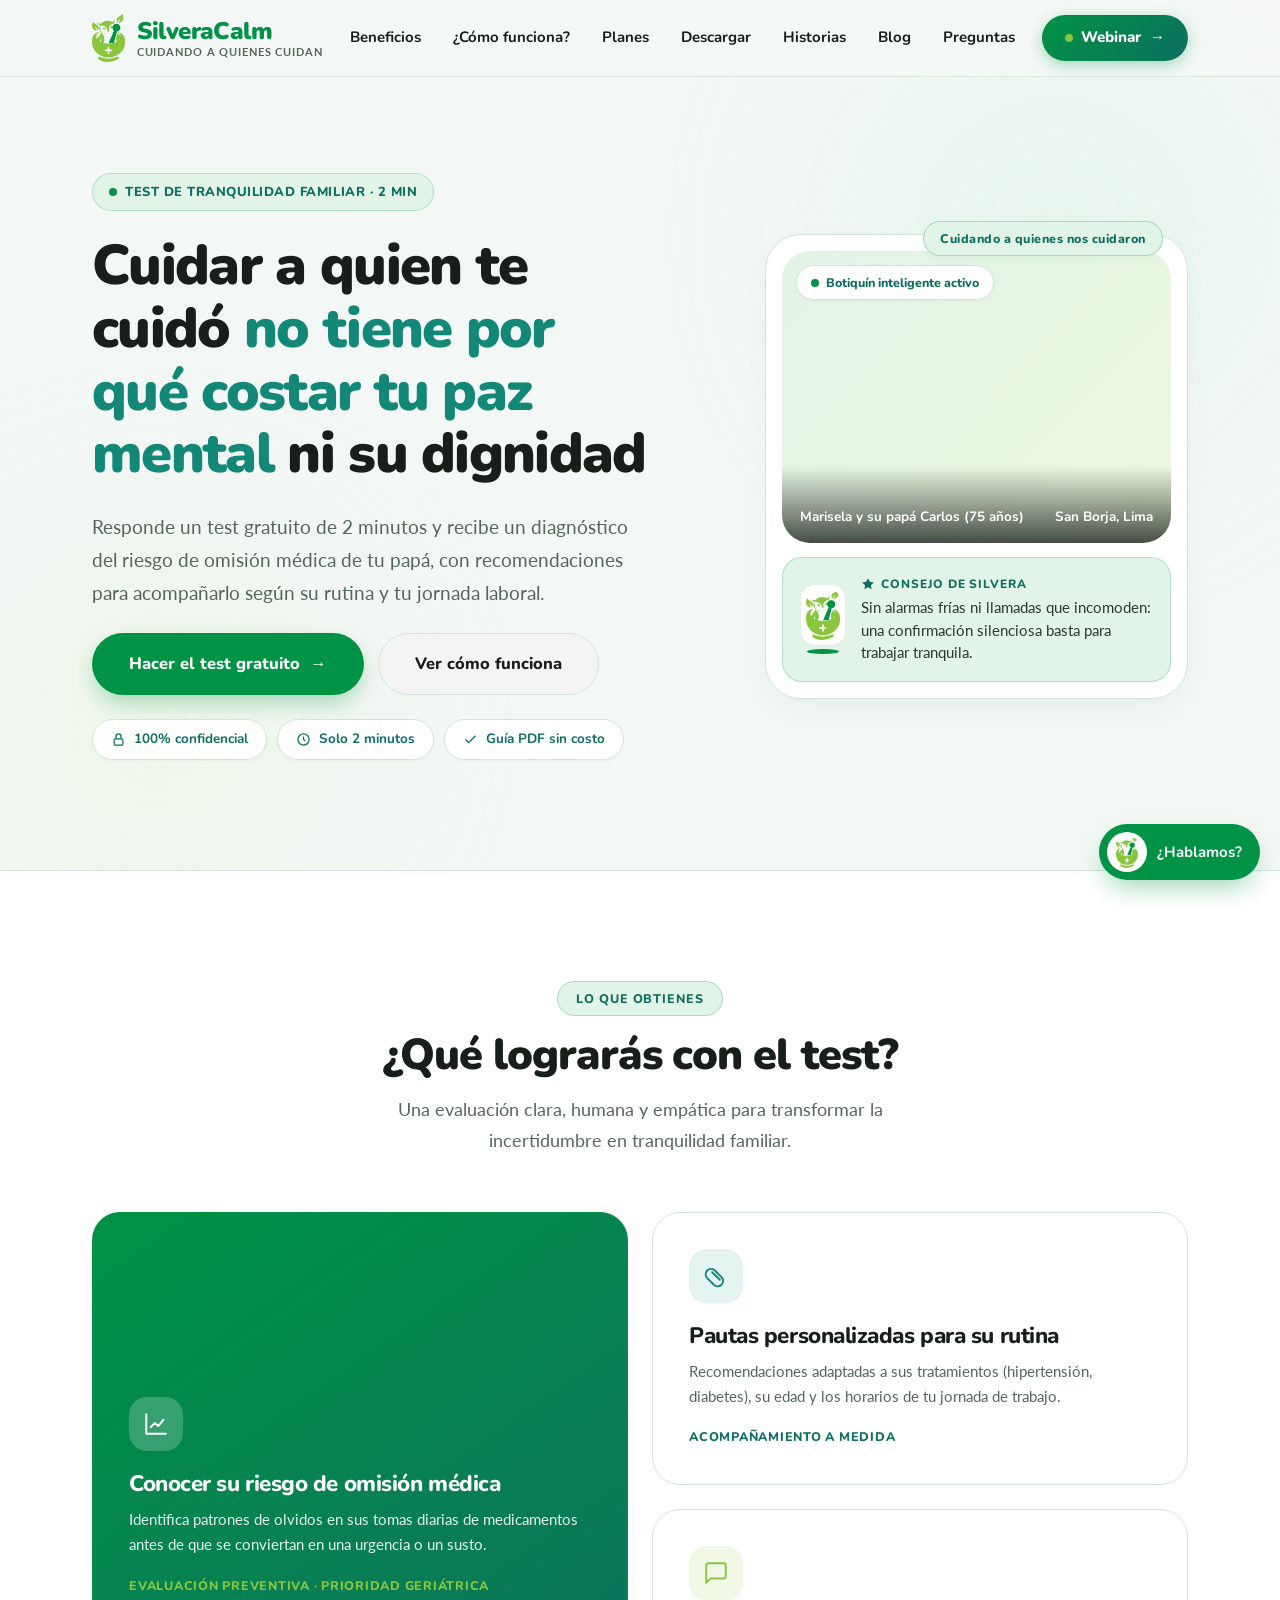
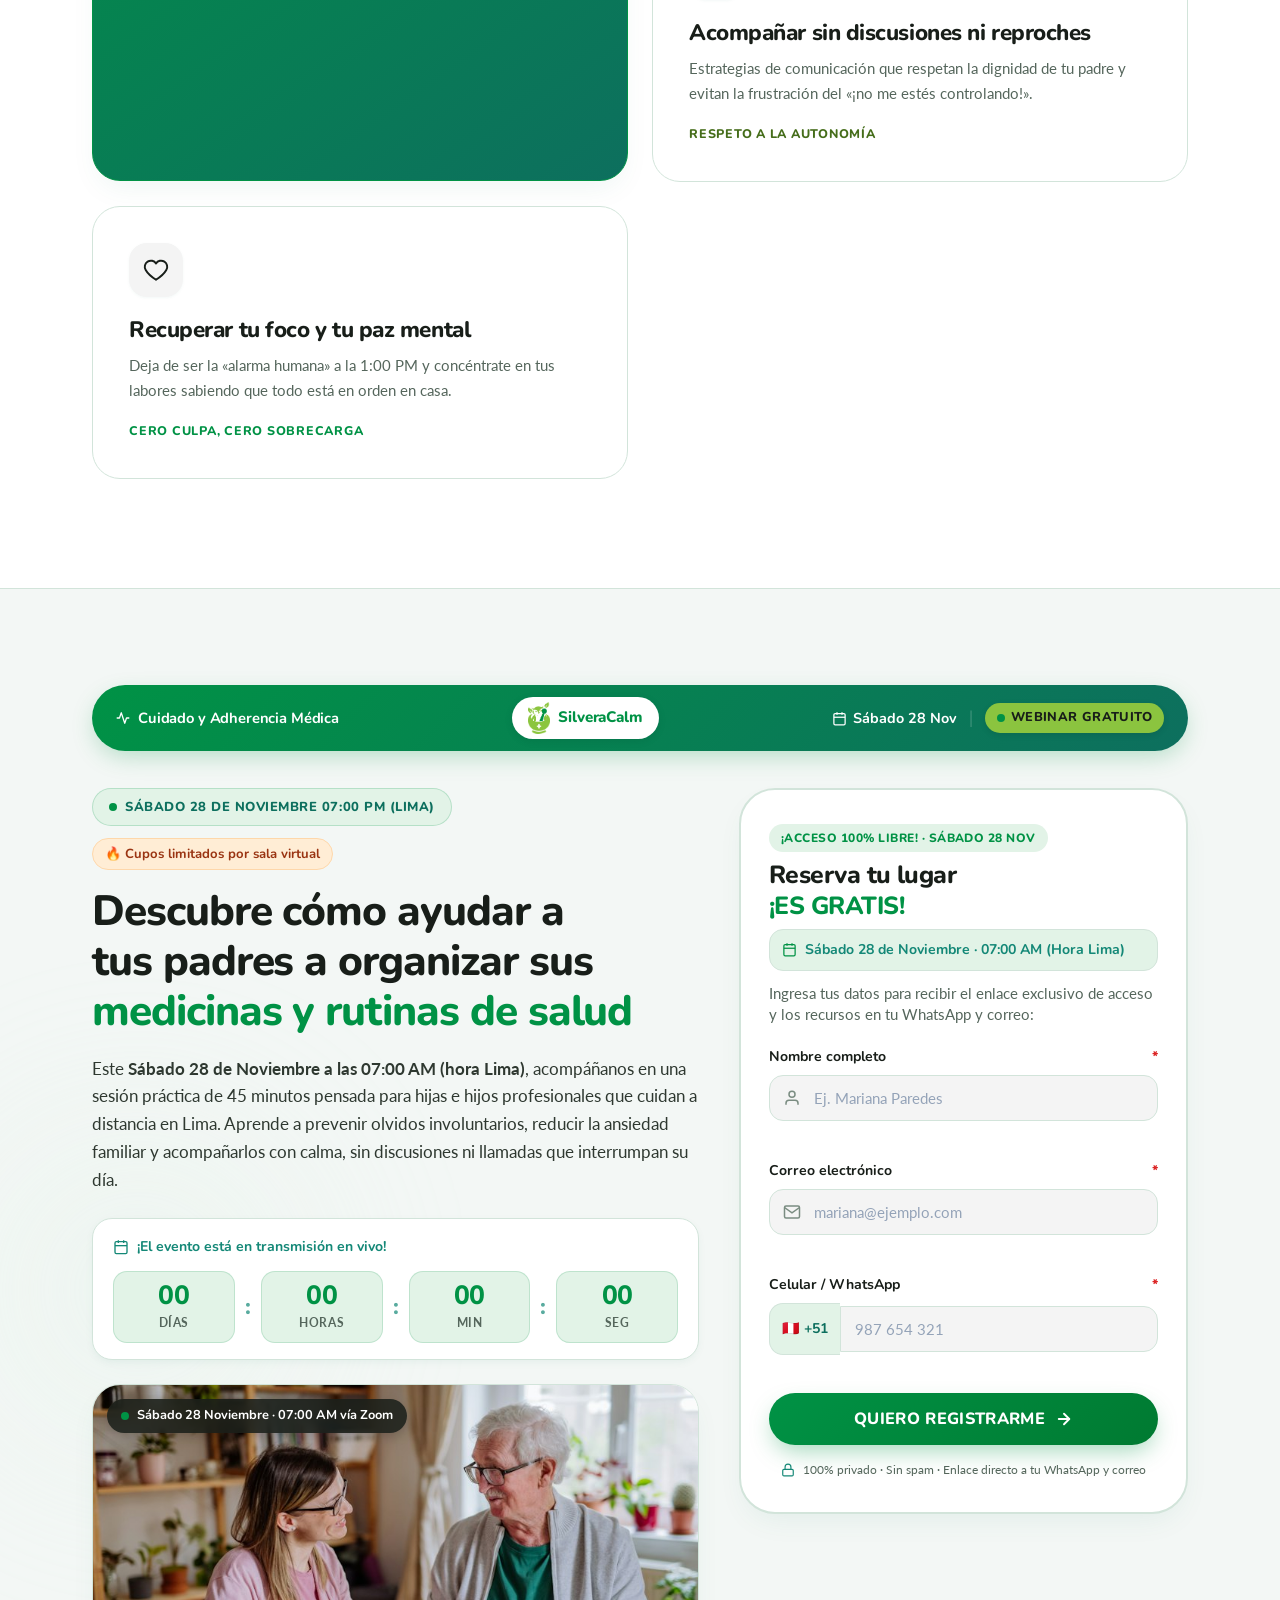
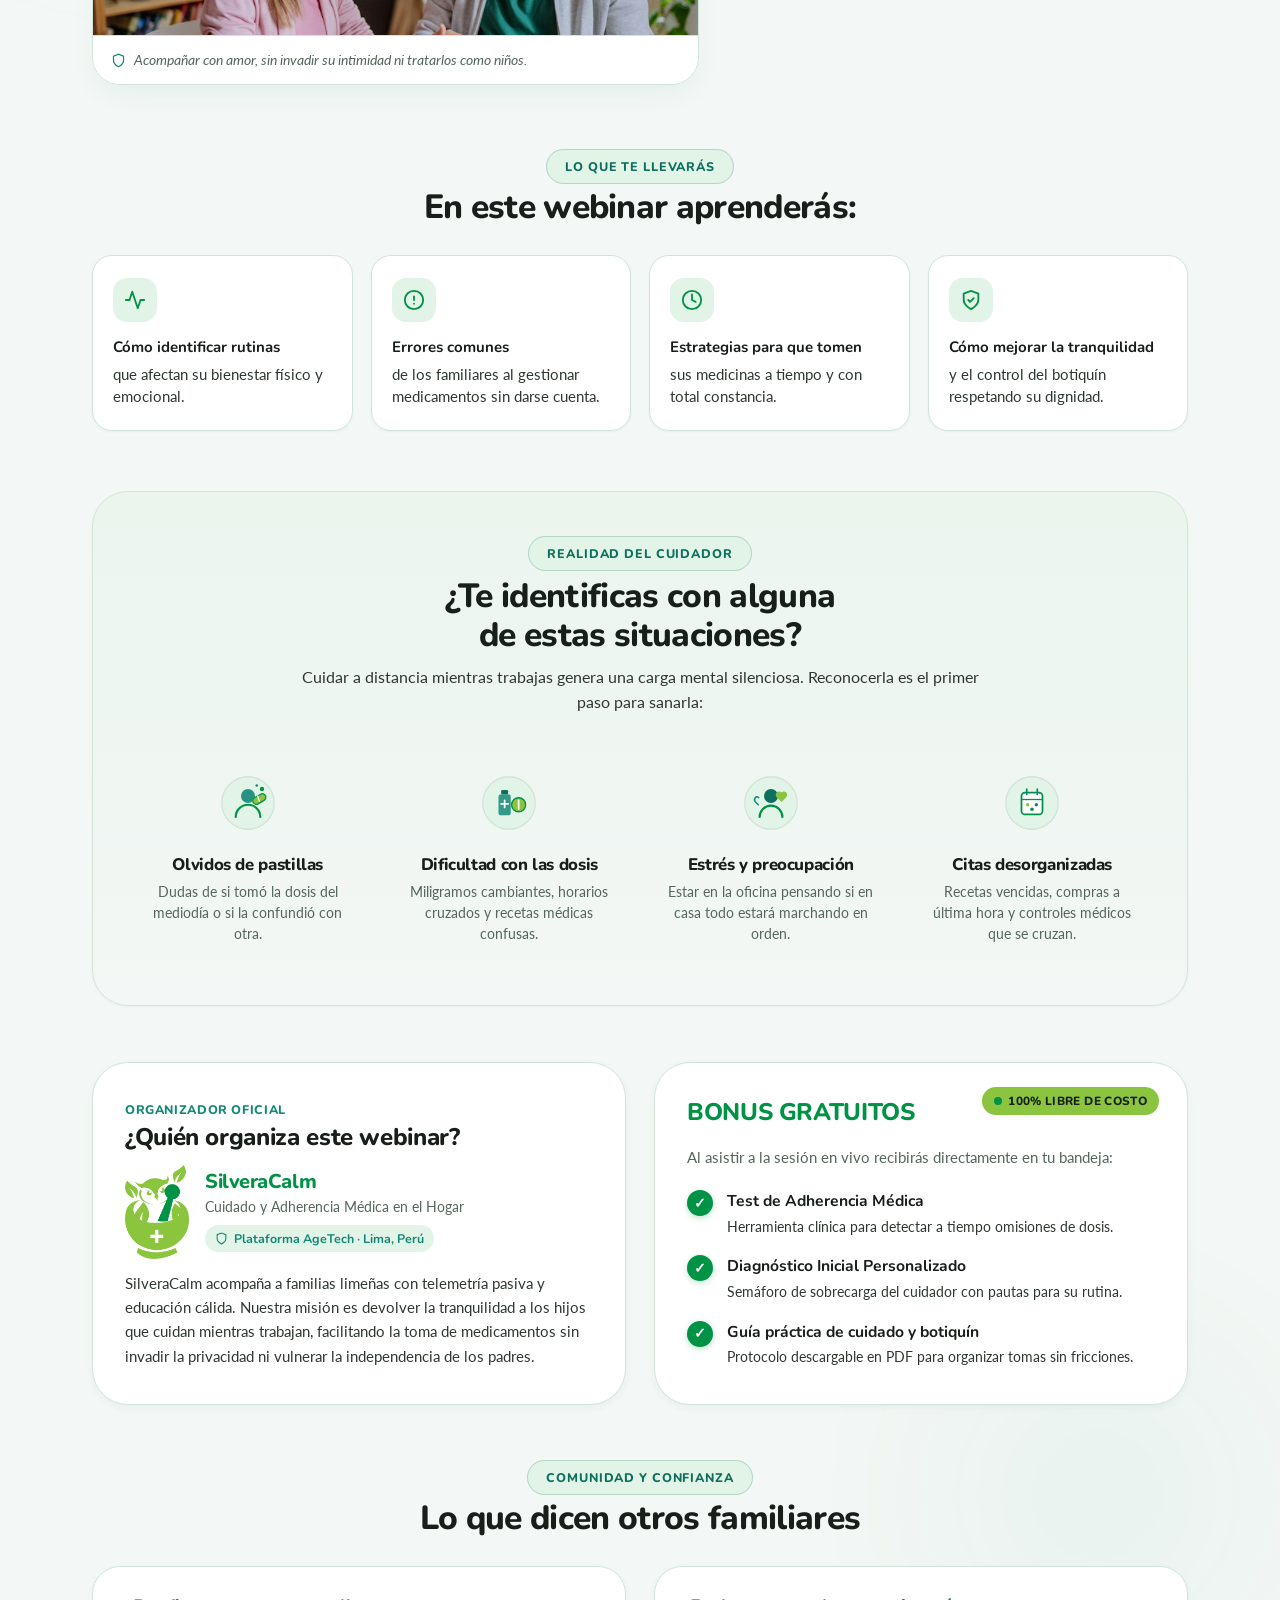
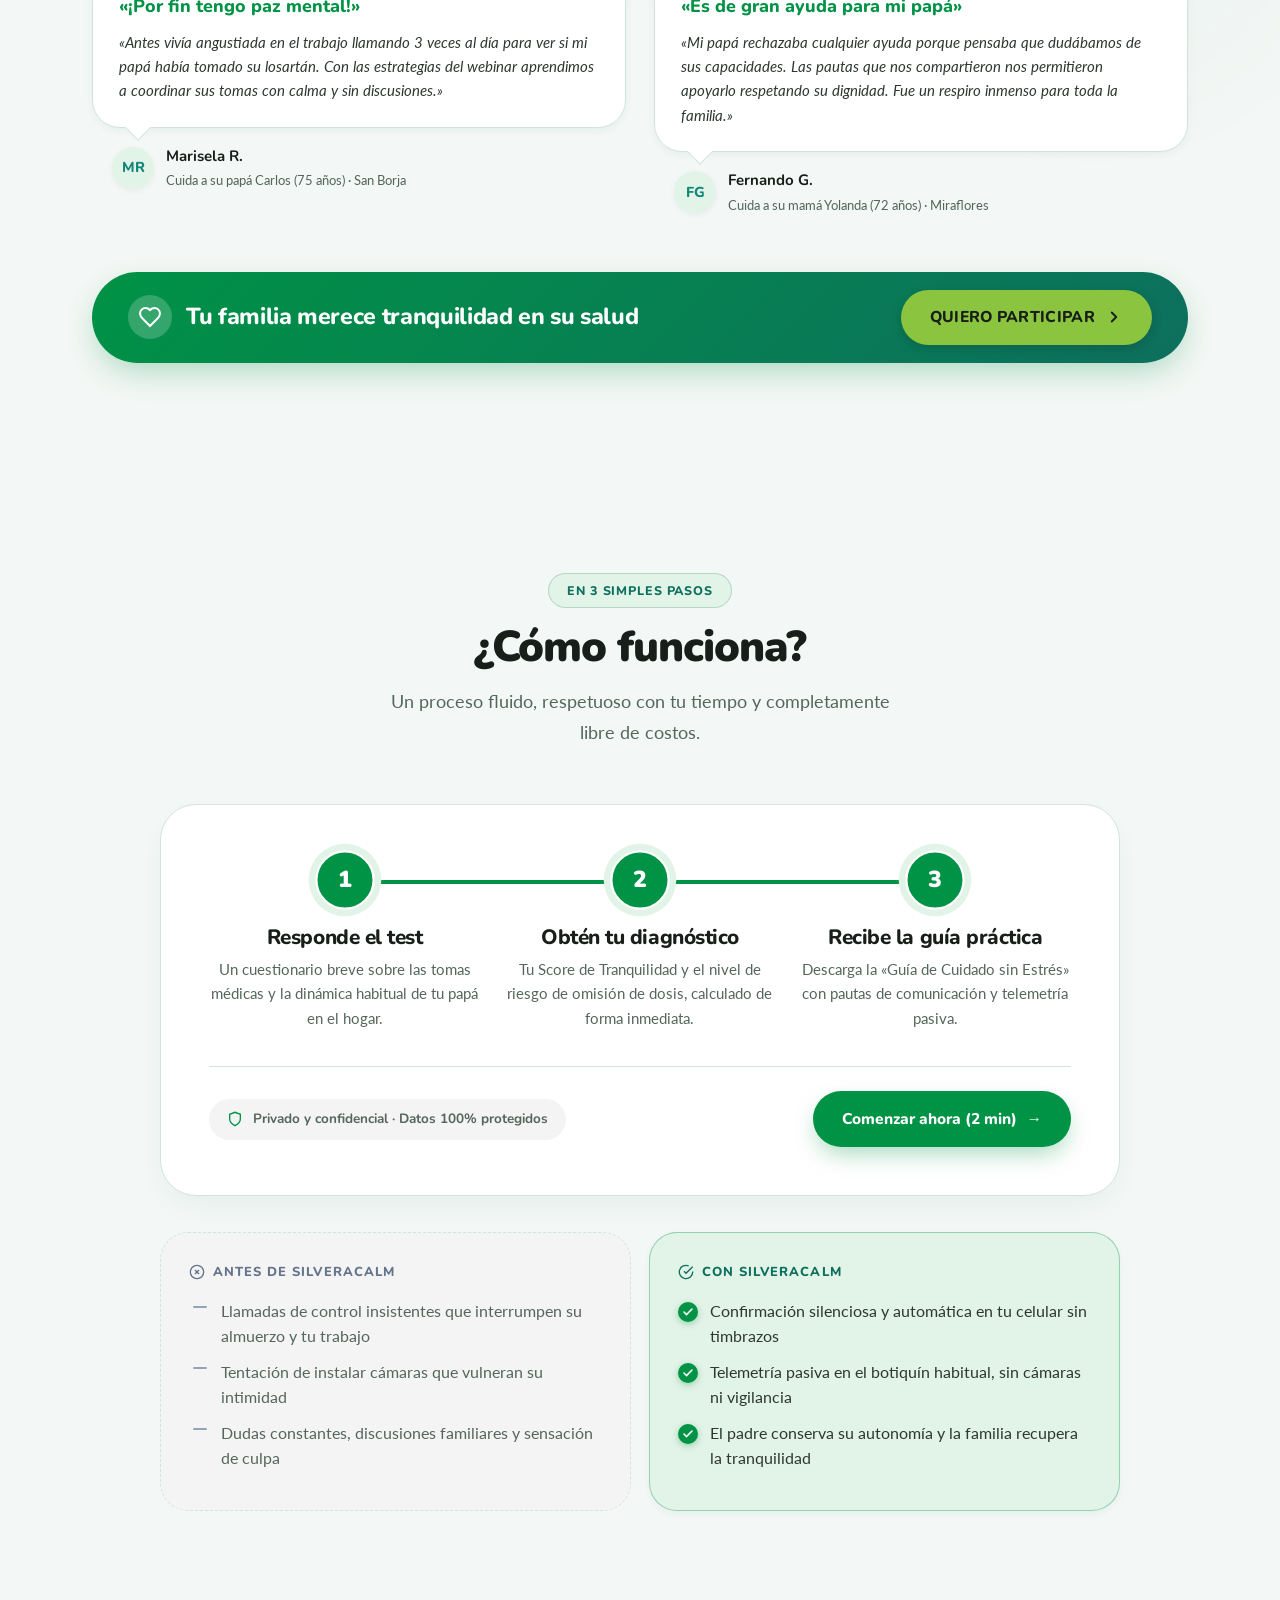
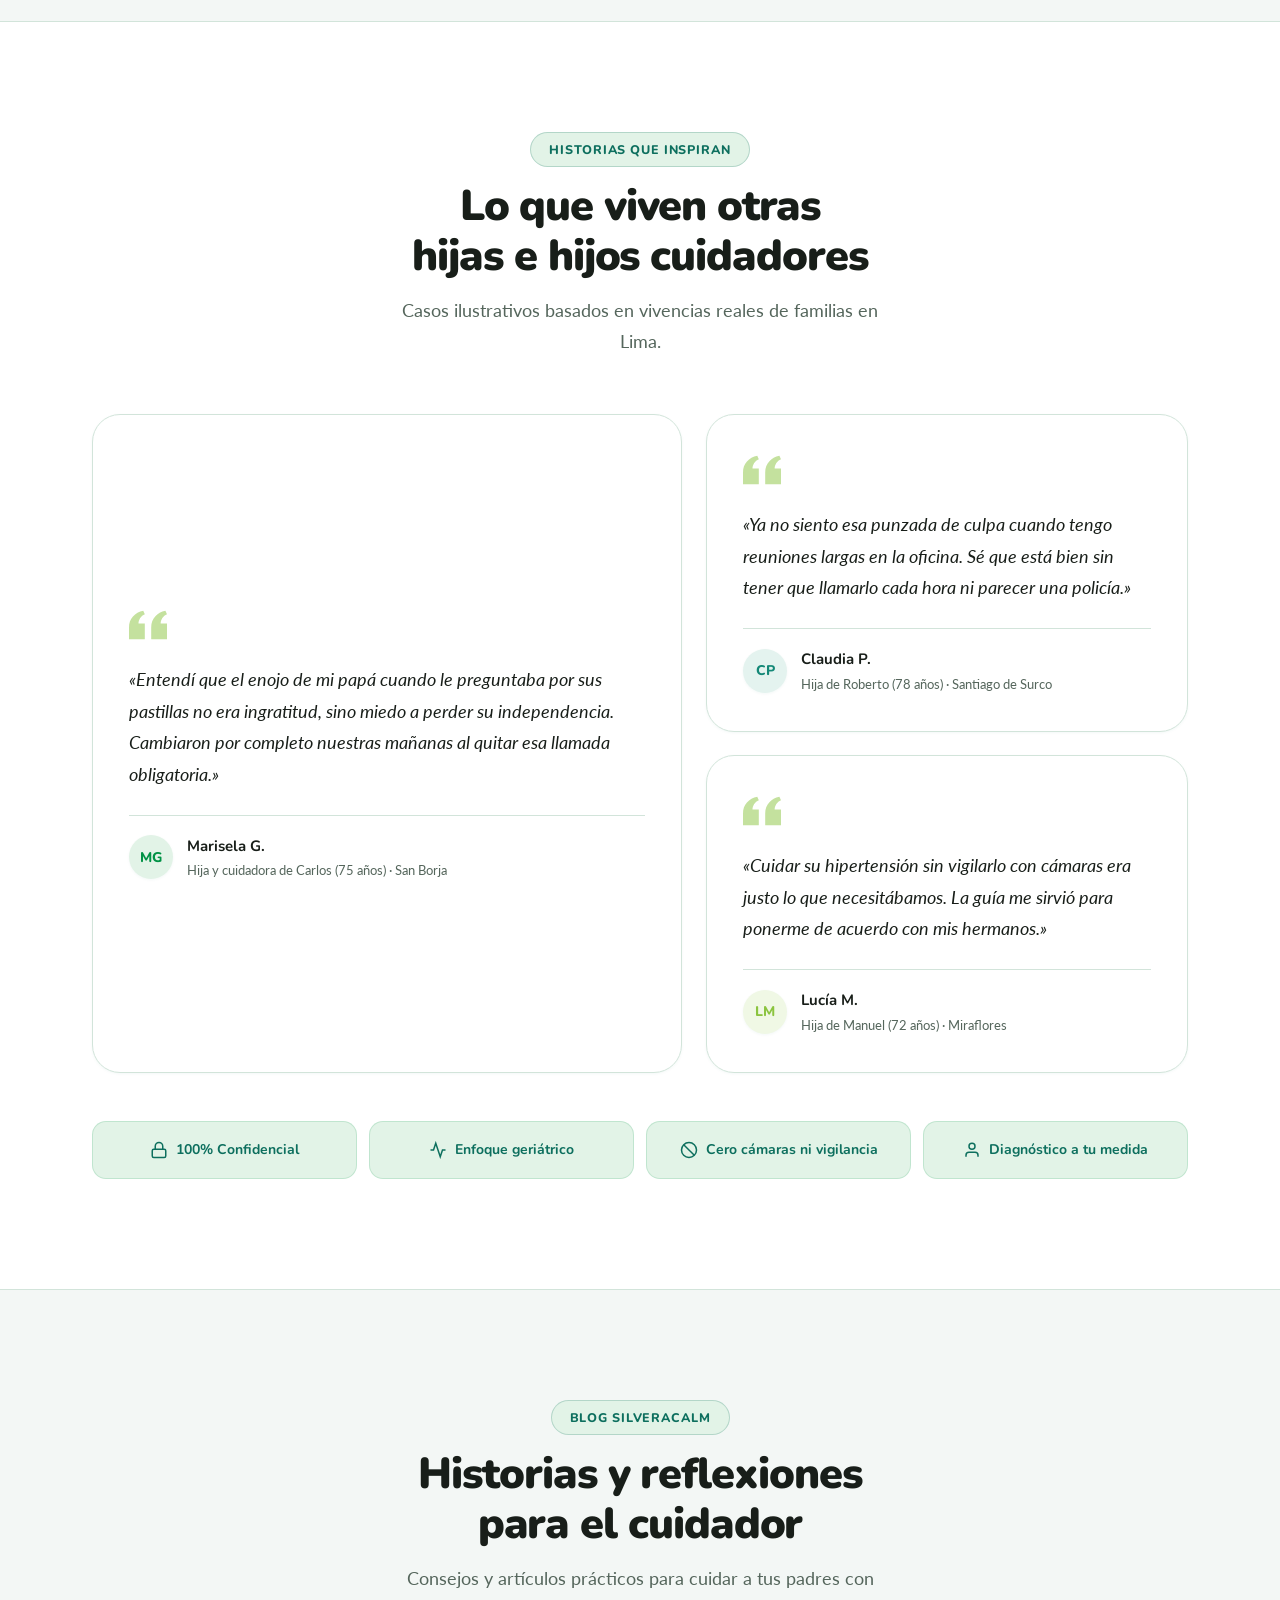
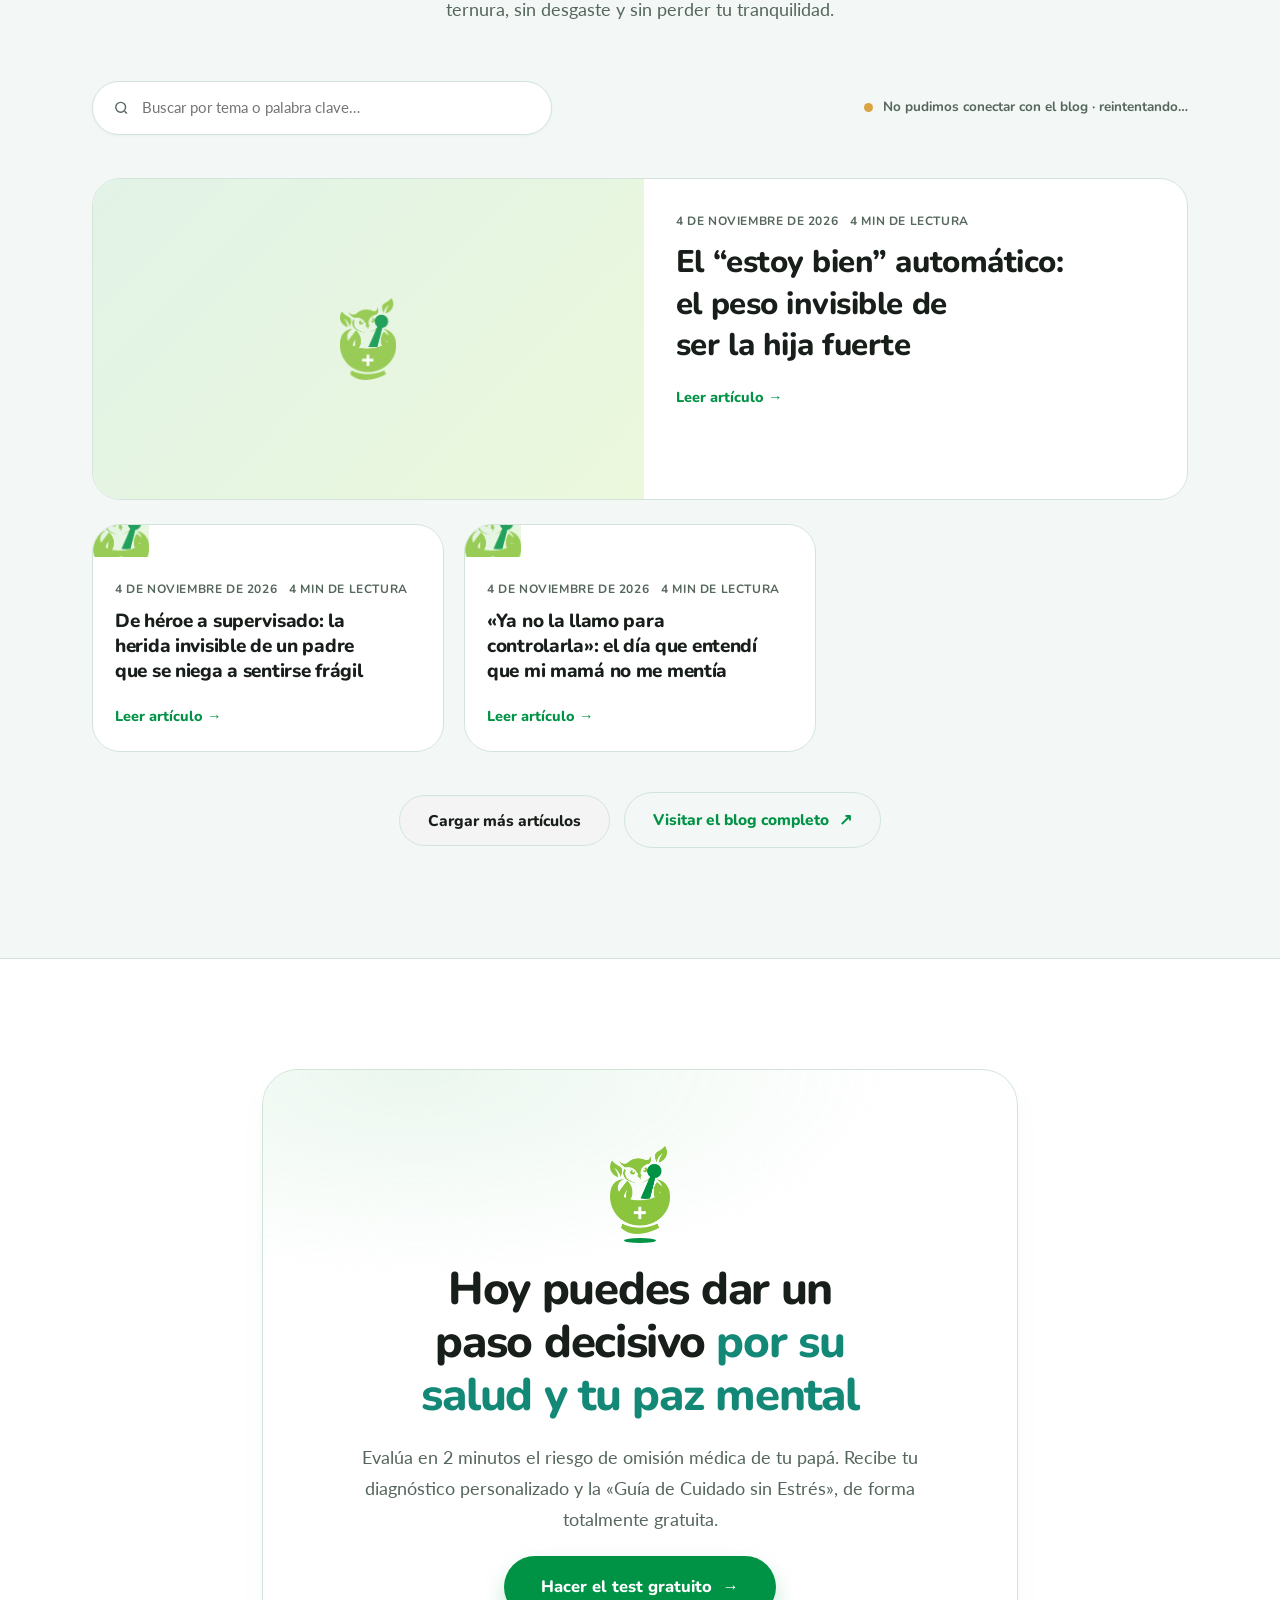
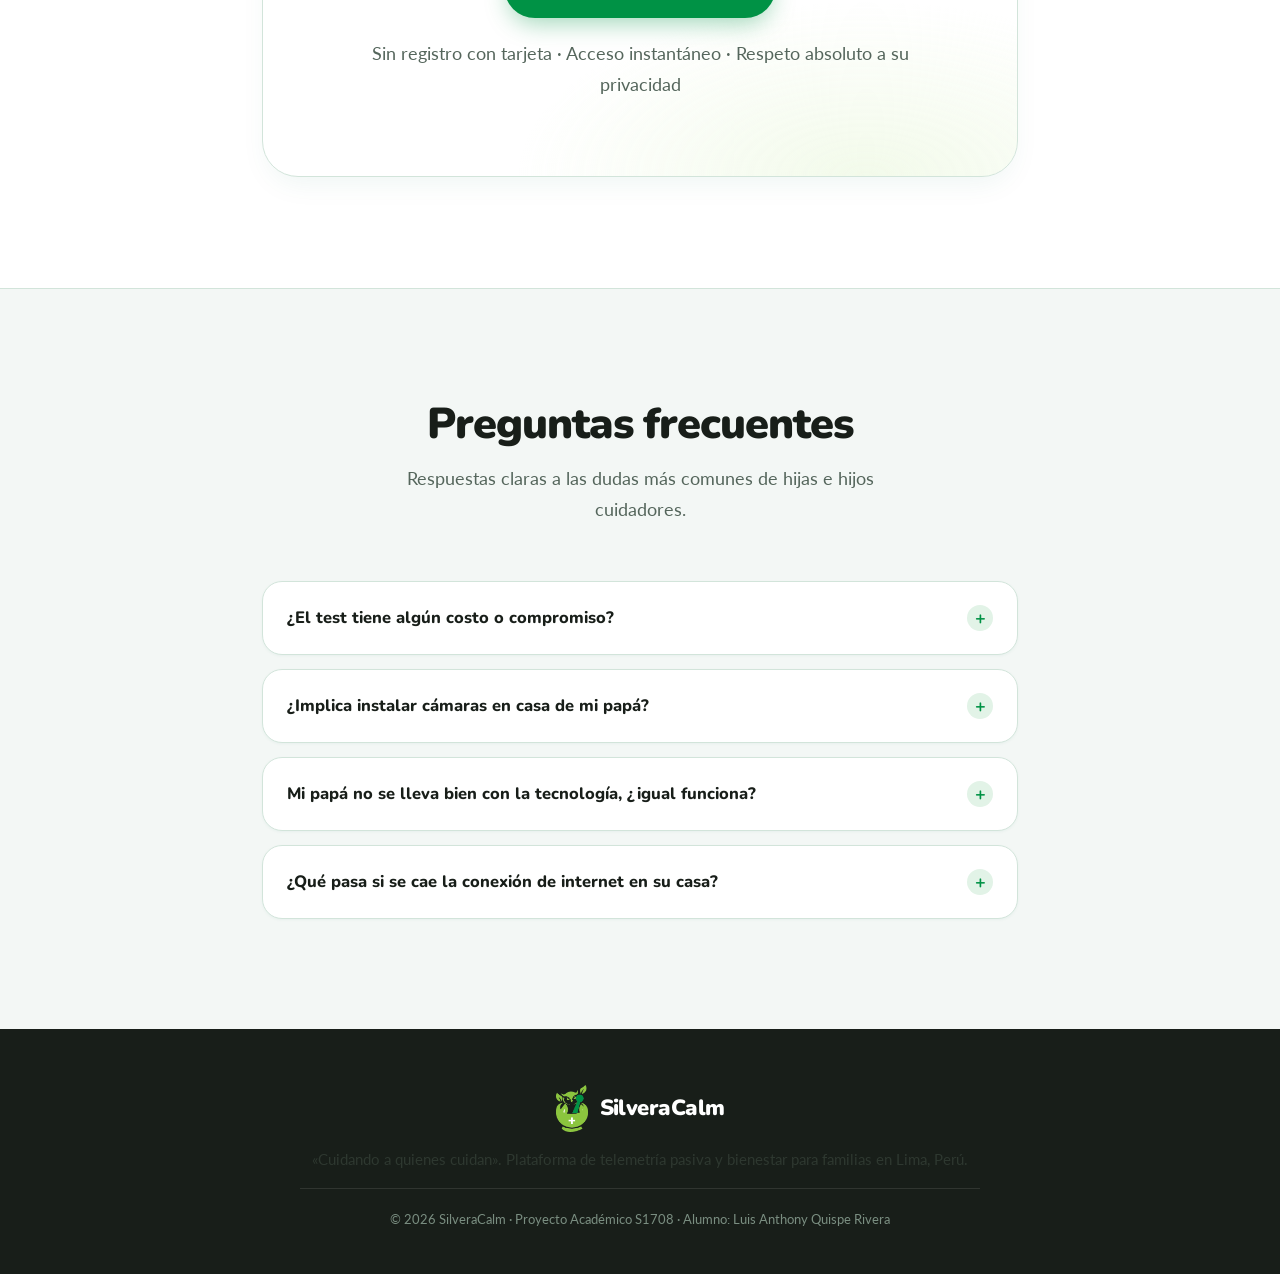
==== commit d343397a: "feat(nav): reemplazar cta por boton de registro a webinar en nueva pestaña y agregar enlaces planes " ====
--- a/index.html
+++ b/index.html
@@ -140,16 +140,17 @@
 
       <nav class="nav-desktop" aria-label="Principal">
         <a href="#beneficios">Beneficios</a>
-        <a href="#webinar" class="nav-link-webinar">Webinar <span class="nav-badge-free">Gratis</span></a>
         <a href="#como-funciona">¿Cómo funciona?</a>
+        <a href="#">Planes</a>
+        <a href="#">Descargar</a>
         <a href="#historias">Historias</a>
         <a href="#blog">Blog</a>
         <a href="#faq">Preguntas</a>
       </nav>
 
       <div class="header-actions">
-        <a href="#" class="btn btn-primary btn-sm hide-mobile" data-test-cta>
-          Hacer el test gratuito <span class="btn-arrow" aria-hidden="true">→</span>
+        <a href="webinar.html" target="_blank" rel="noopener noreferrer" class="btn btn-primary btn-sm btn-header-webinar hide-mobile">
+          <span class="badge-pulse-dot" aria-hidden="true"></span> Webinar <span class="btn-arrow" aria-hidden="true">→</span>
         </a>
         <button type="button" class="menu-toggle" id="menuToggle" aria-label="Abrir menú" aria-expanded="false" aria-controls="mobileMenu">
           <svg class="icon-open" width="24" height="24" viewBox="0 0 24 24" fill="none" stroke="currentColor" stroke-width="2" stroke-linecap="round"><path d="M4 6h16M4 12h16M4 18h16"/></svg>
@@ -160,12 +161,15 @@
 
     <nav class="nav-mobile" id="mobileMenu" aria-label="Menú móvil" hidden>
       <a href="#beneficios">Beneficios</a>
-      <a href="#webinar">Webinar gratuito (28 Nov)</a>
       <a href="#como-funciona">¿Cómo funciona?</a>
+      <a href="#">Planes</a>
+      <a href="#">Descargar</a>
       <a href="#historias">Historias</a>
       <a href="#blog">Blog</a>
       <a href="#faq">Preguntas</a>
-      <a href="#" class="btn btn-primary btn-block" data-test-cta>Hacer el test gratuito <span class="btn-arrow" aria-hidden="true">→</span></a>
+      <a href="webinar.html" target="_blank" rel="noopener noreferrer" class="btn btn-primary btn-block btn-header-webinar">
+        <span class="badge-pulse-dot" aria-hidden="true"></span> Webinar <span class="btn-arrow" aria-hidden="true">→</span>
+      </a>
     </nav>
   </header>
 
--- a/assets/css/styles.css
+++ b/assets/css/styles.css
@@ -522,6 +522,35 @@
   gap: 12px;
 }
 
+.btn-header-webinar {
+  display: inline-flex;
+  align-items: center;
+  gap: 8px;
+  background: linear-gradient(135deg, #009245 0%, #0D6F5E 100%);
+  color: #ffffff !important;
+  font-family: var(--font-title);
+  font-size: 0.95rem;
+  font-weight: 800;
+  padding: 9px 22px;
+  border-radius: var(--radius-pill);
+  box-shadow: 0 4px 14px rgba(0, 146, 69, 0.32);
+  letter-spacing: 0.01em;
+  text-decoration: none;
+  transition: all 0.25s var(--ease-spring);
+}
+
+.btn-header-webinar:hover {
+  transform: translateY(-2px);
+  box-shadow: 0 8px 22px rgba(0, 146, 69, 0.45);
+  background: linear-gradient(135deg, #00A64E 0%, #0E7F6C 100%);
+  color: #ffffff !important;
+}
+
+.btn-header-webinar .badge-pulse-dot {
+  background-color: #8BC43F;
+  box-shadow: 0 0 0 0 rgba(139, 196, 63, 0.7);
+}
+
 .menu-toggle {
   background: transparent;
   border: 0;
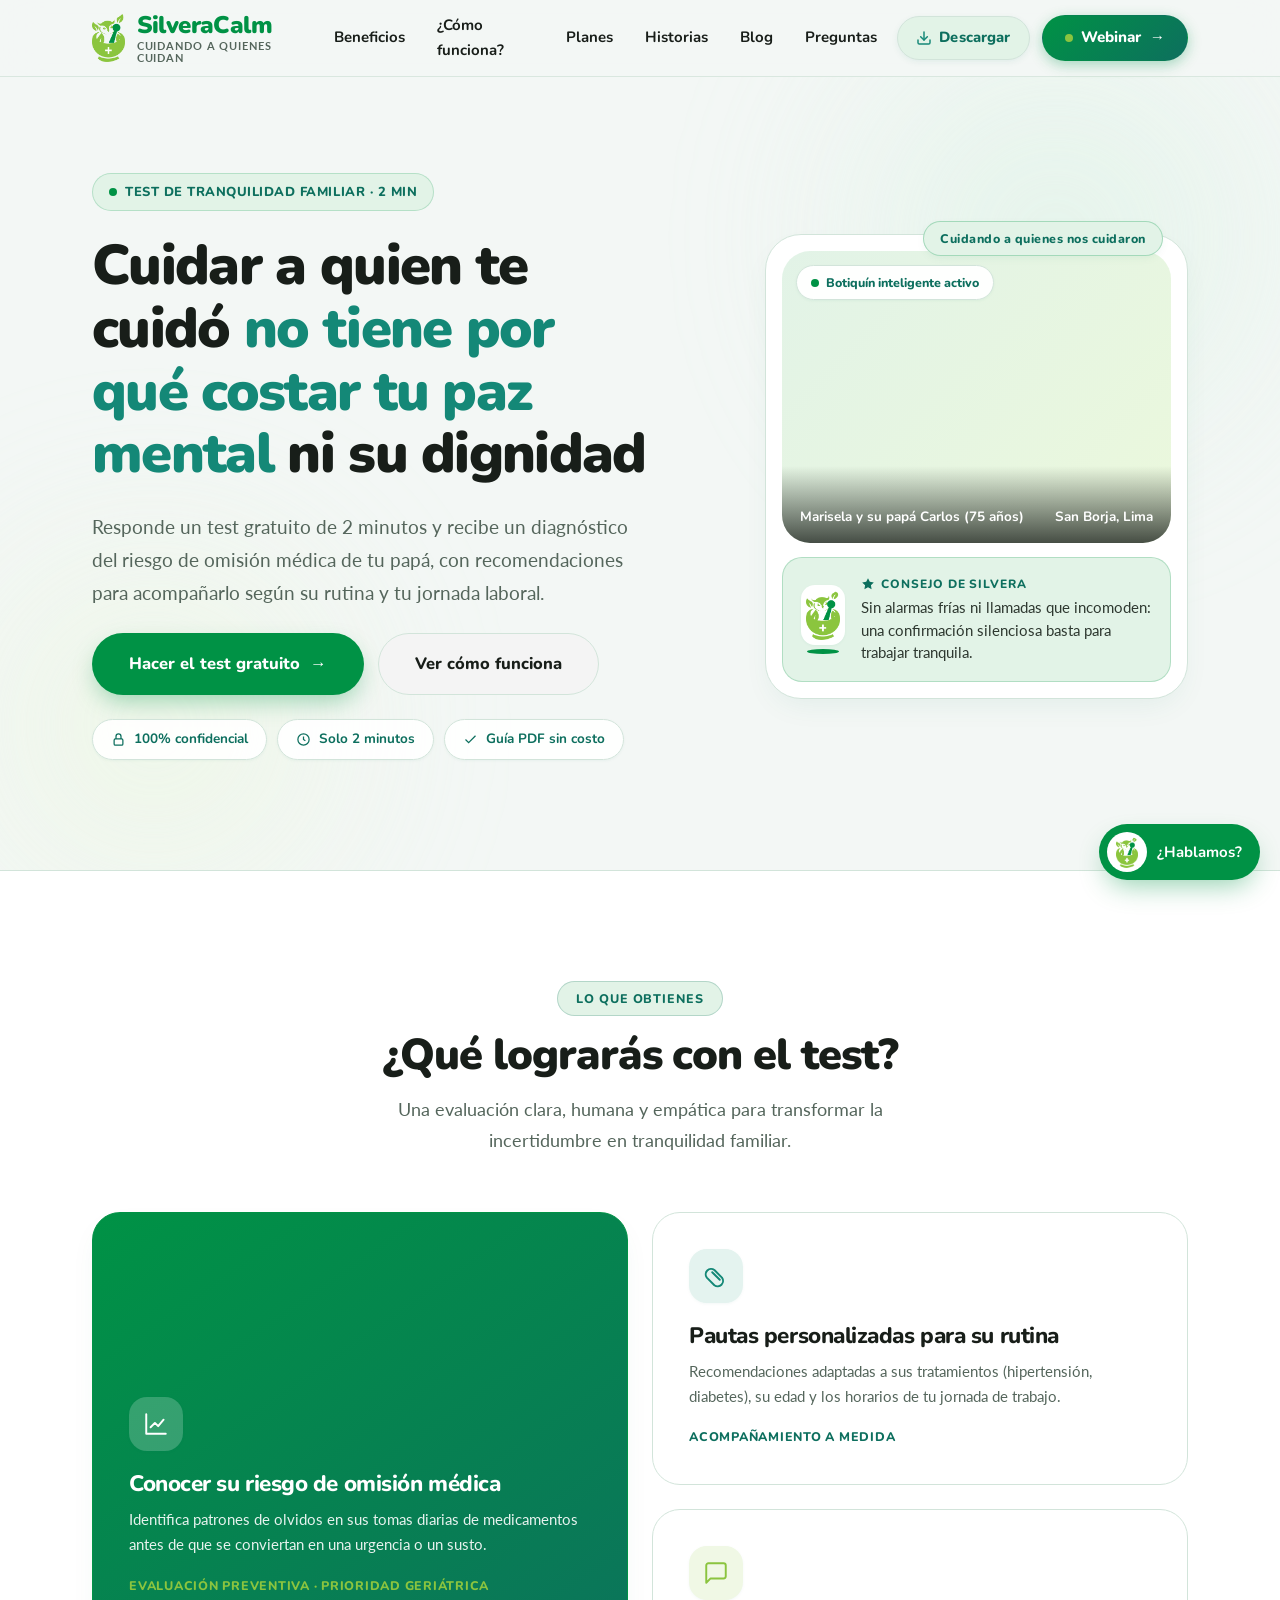
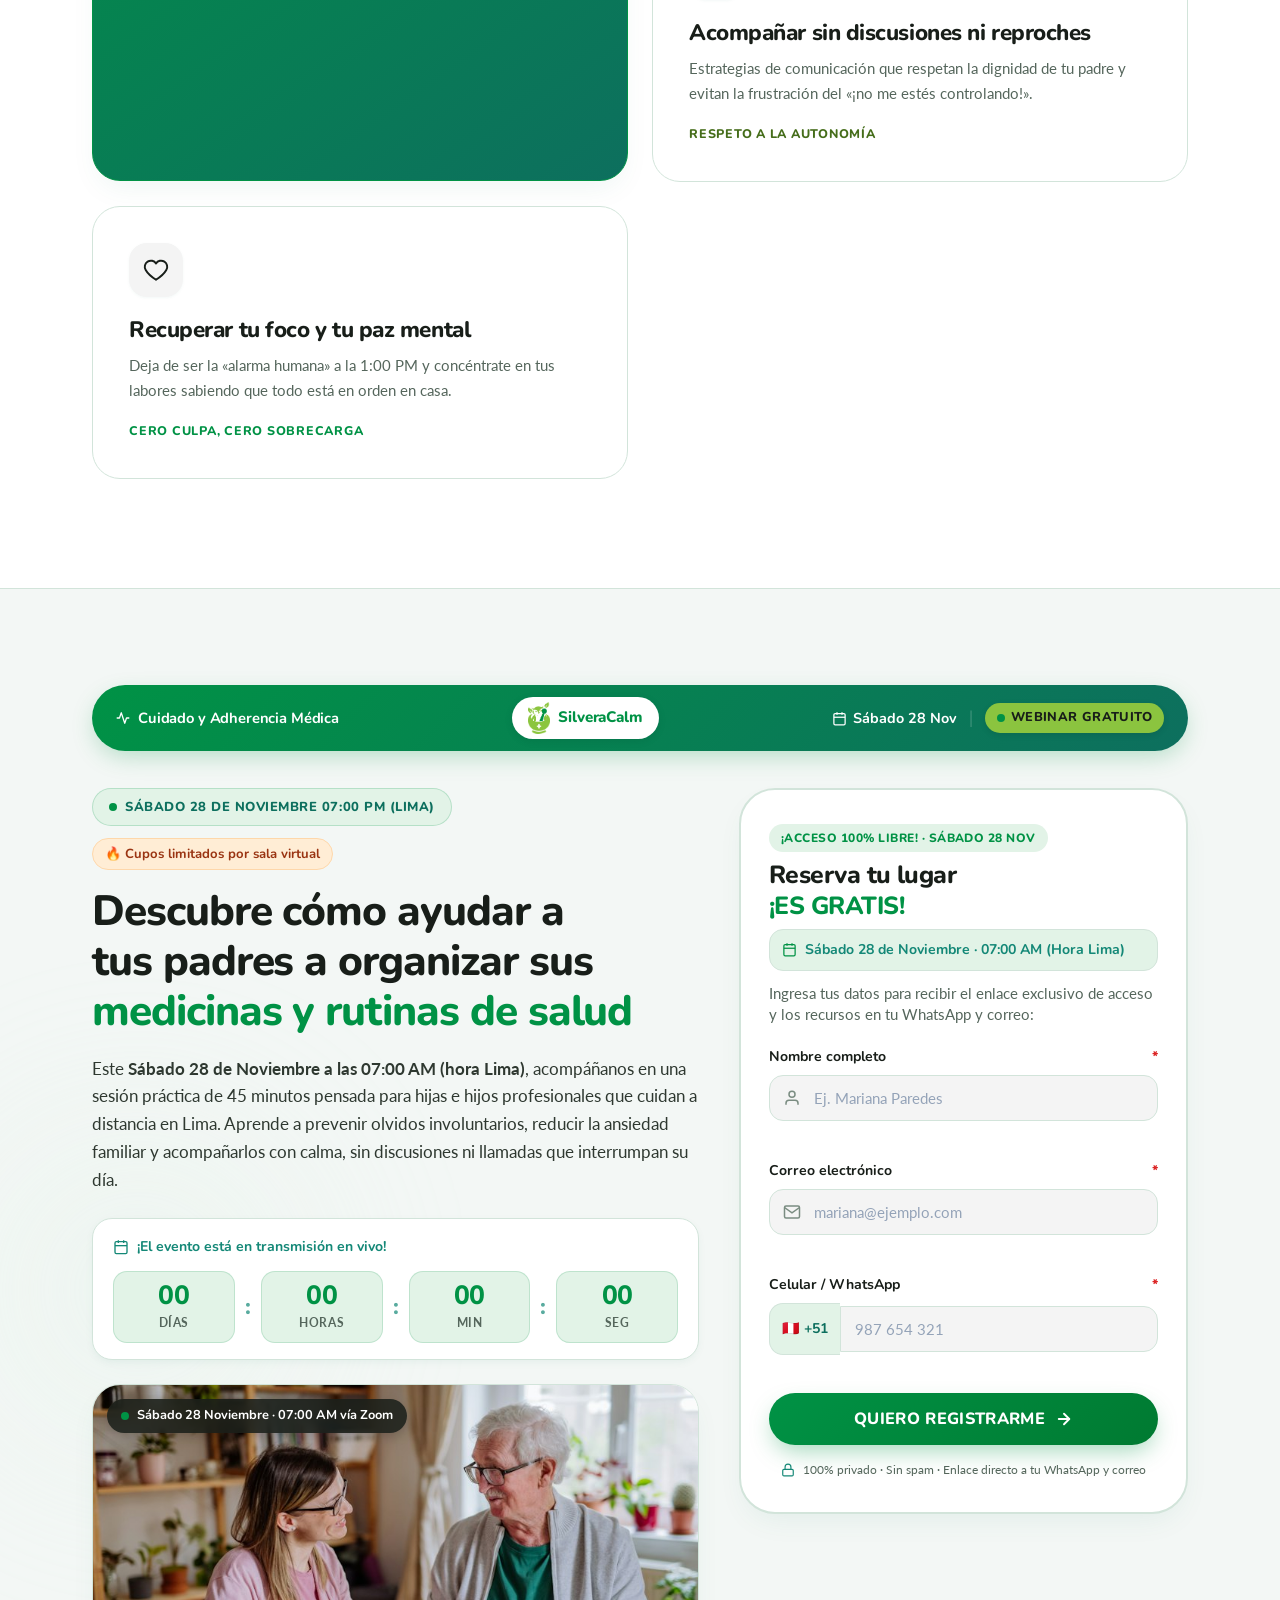
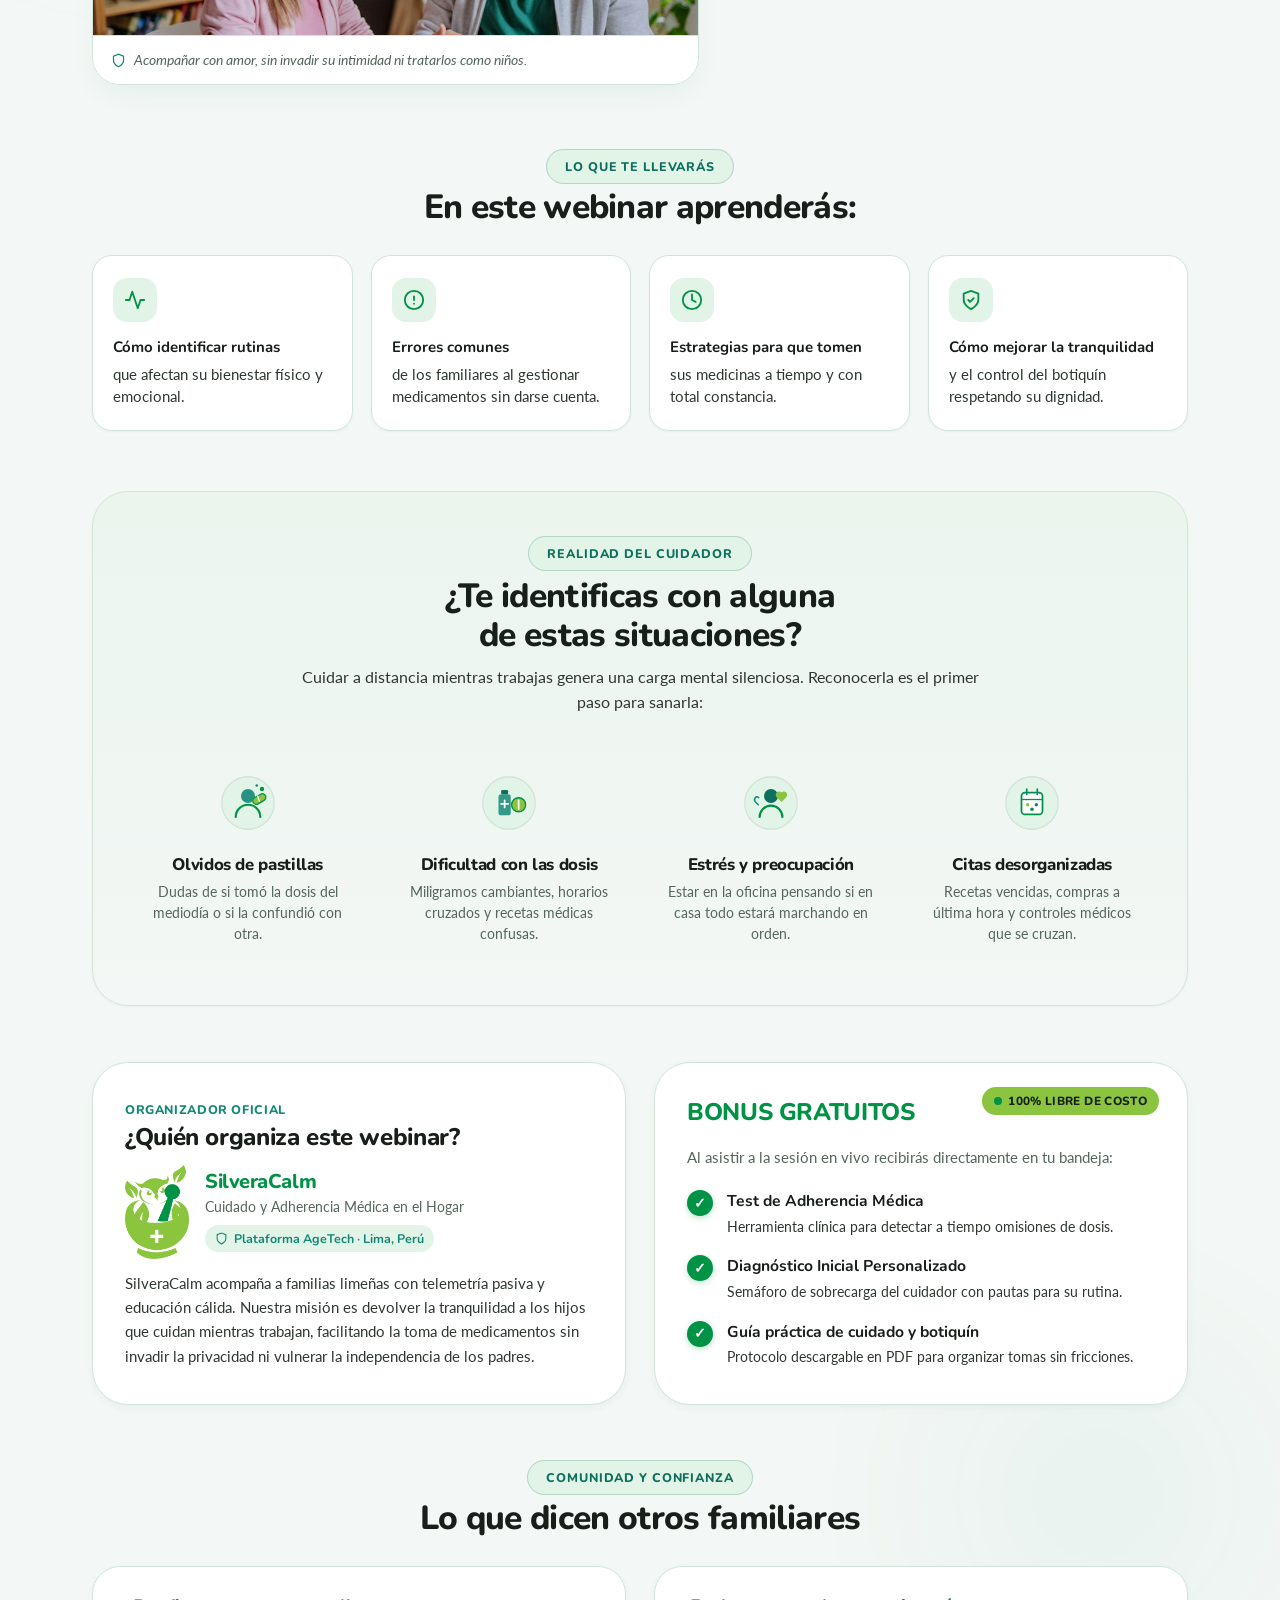
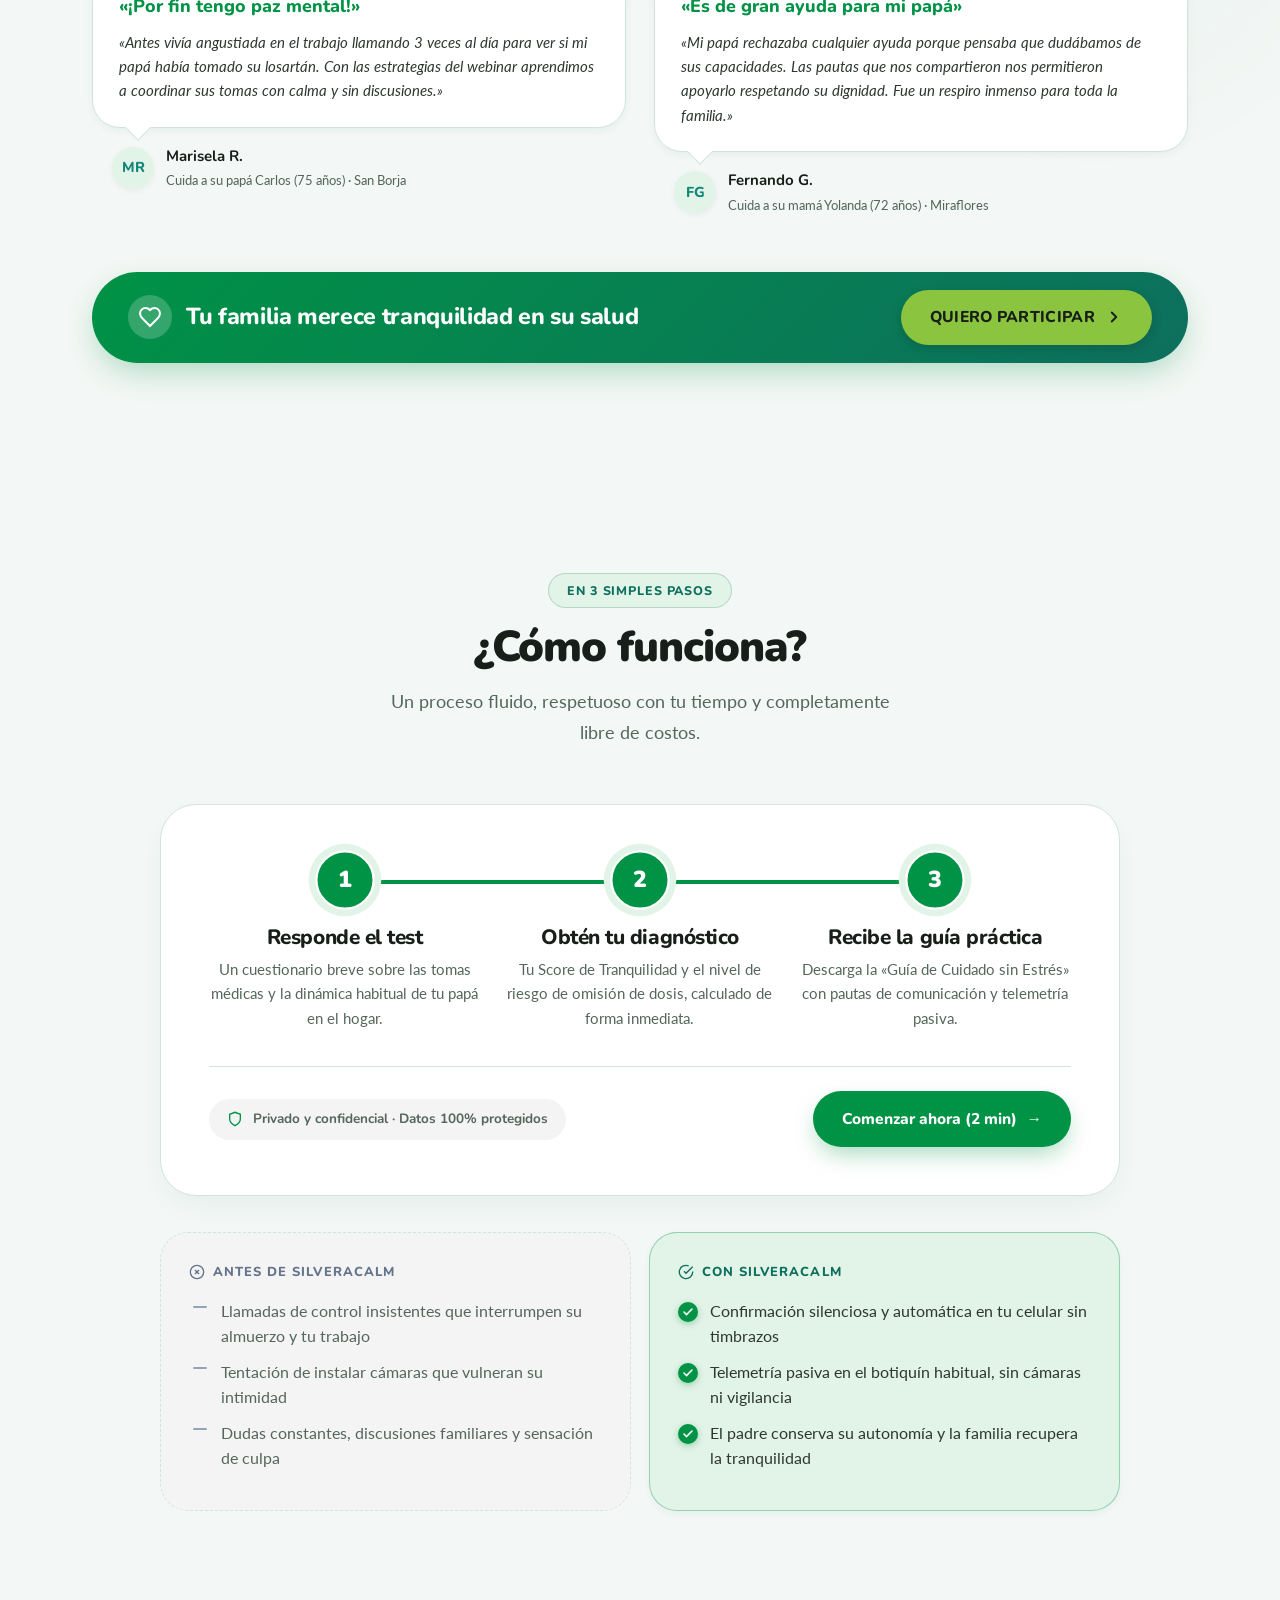
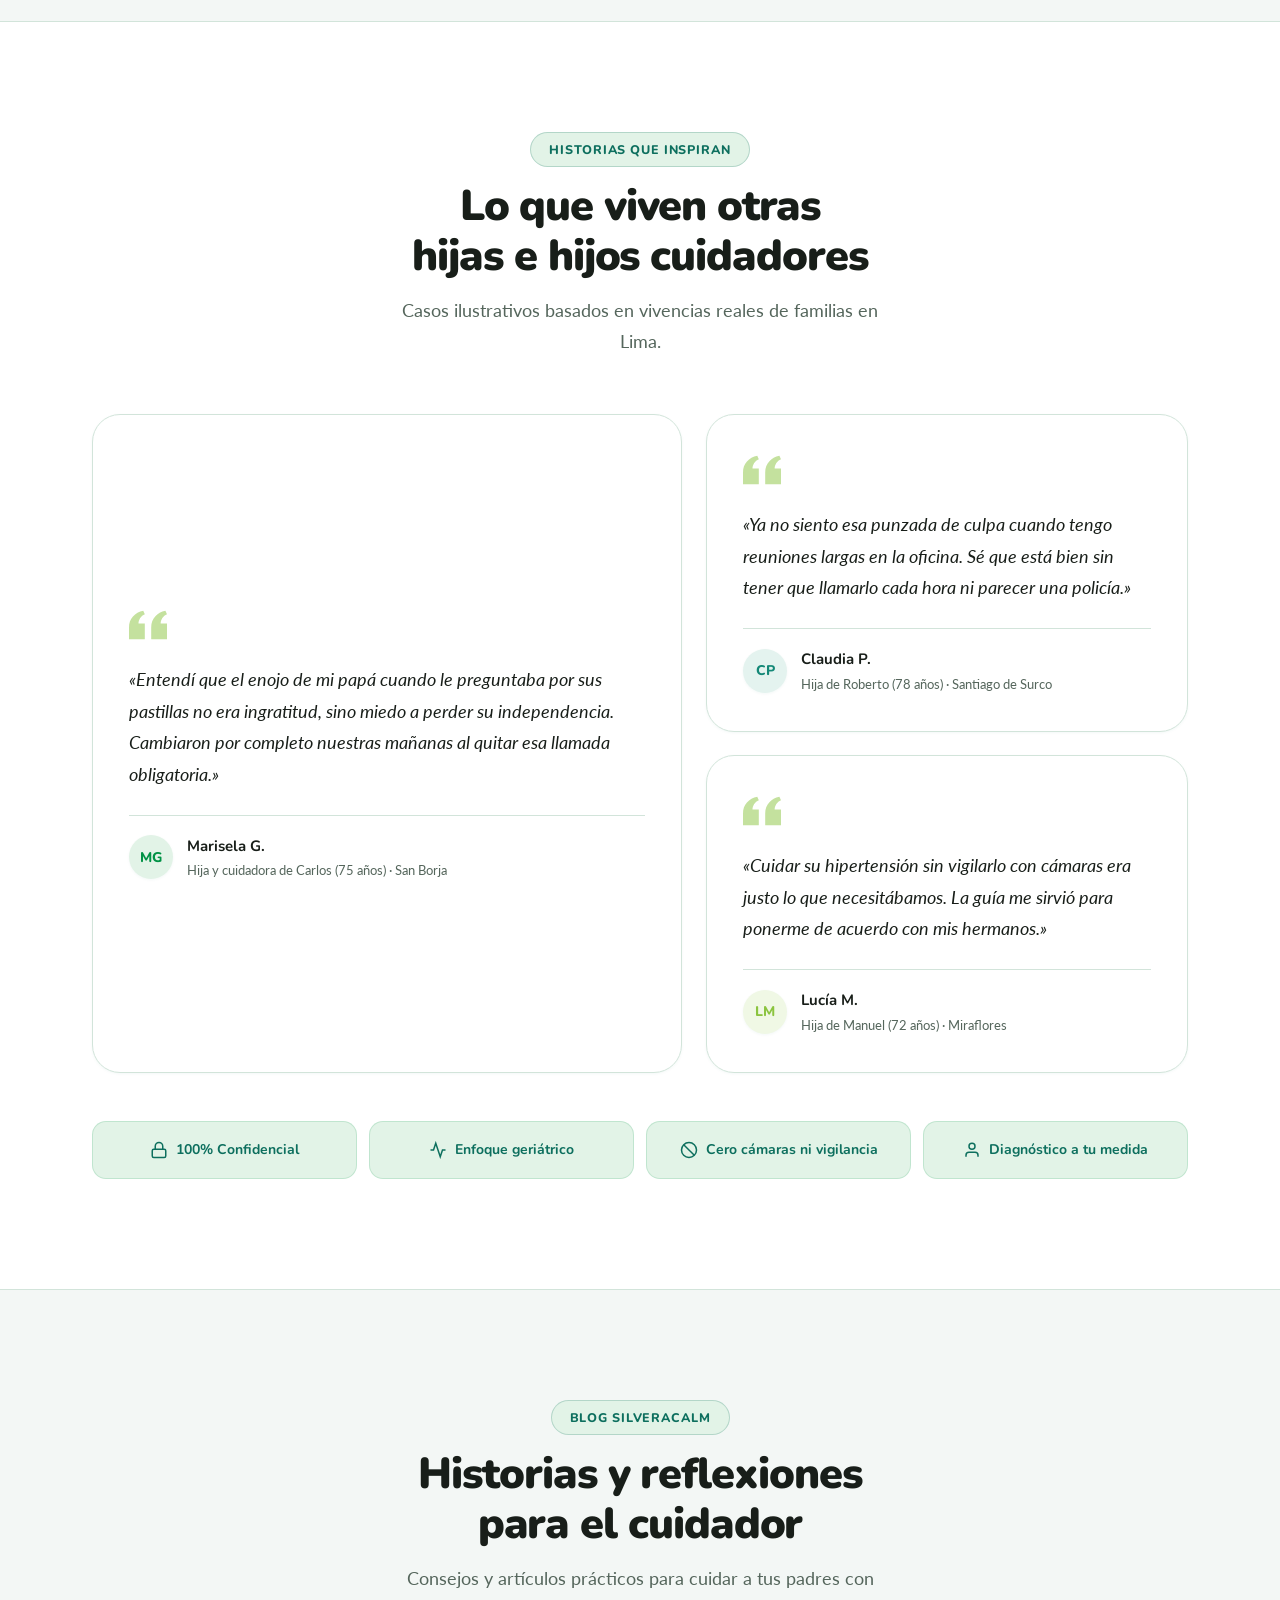
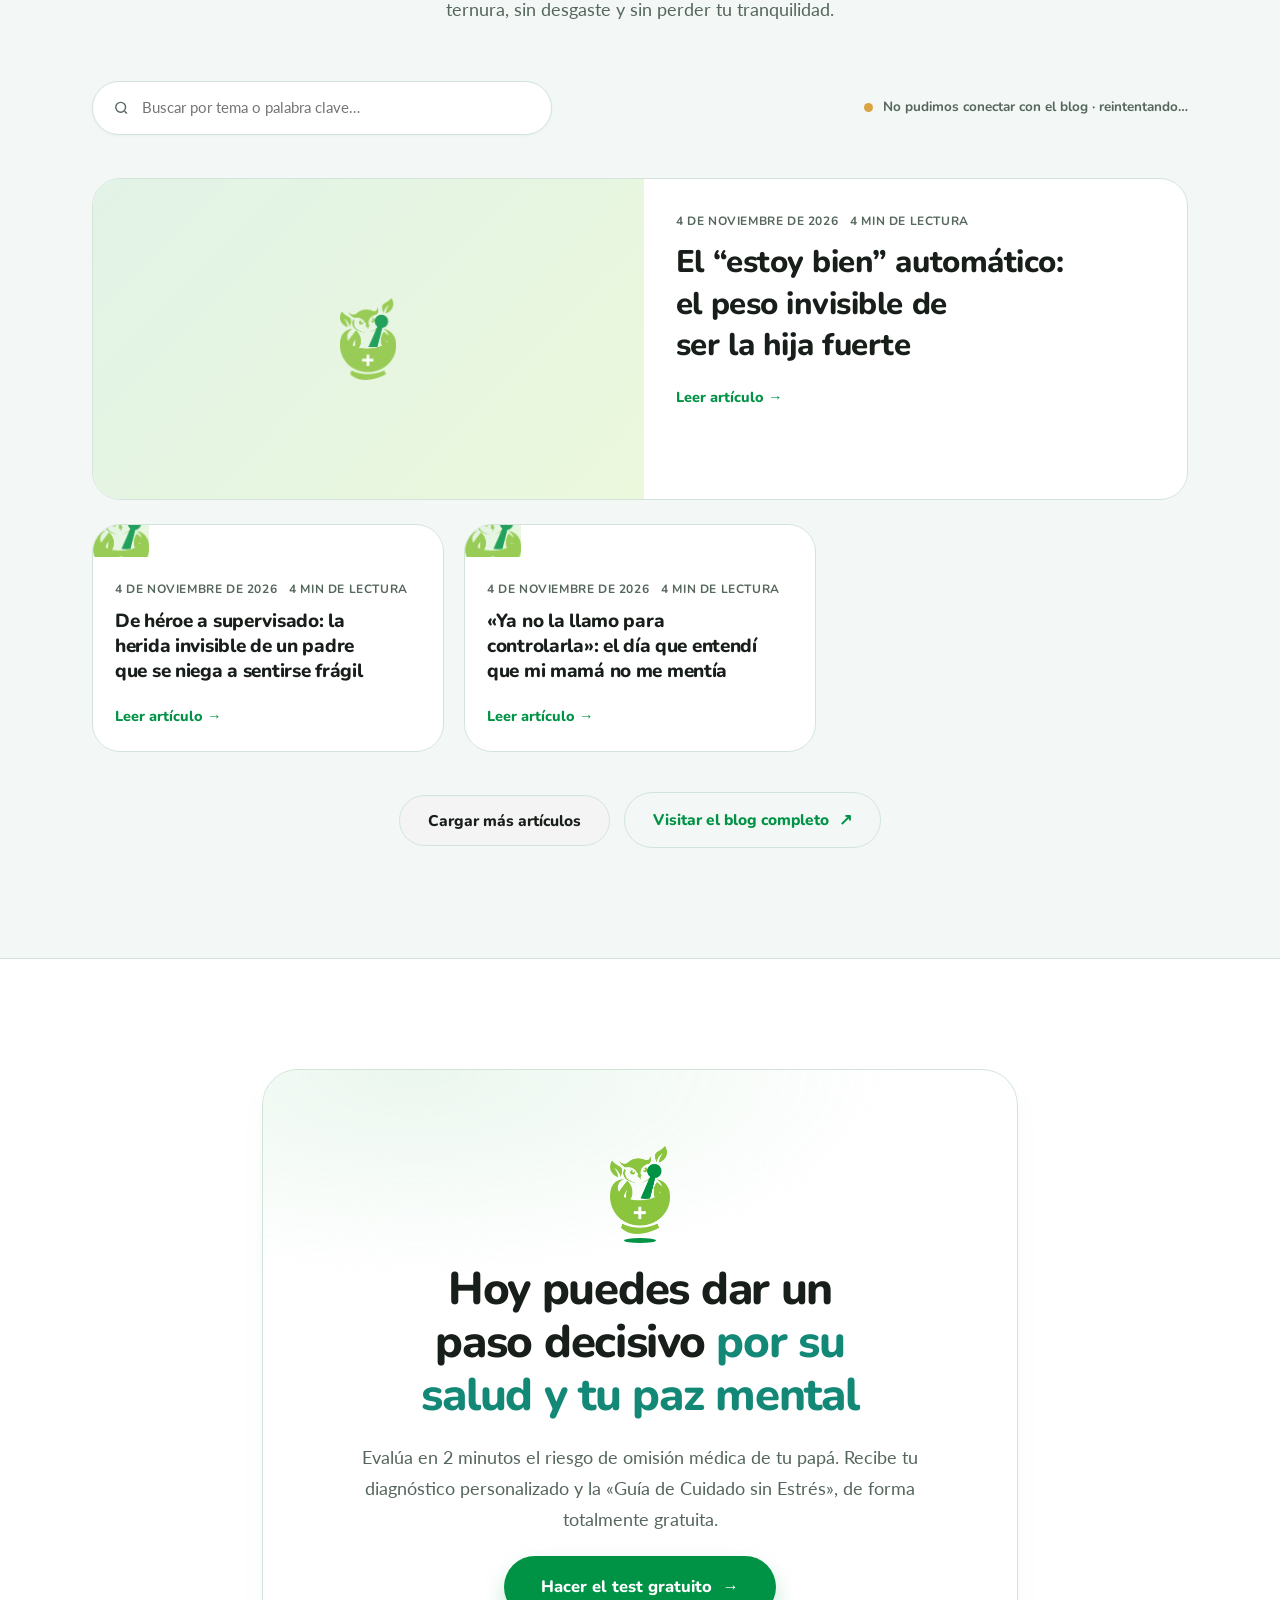
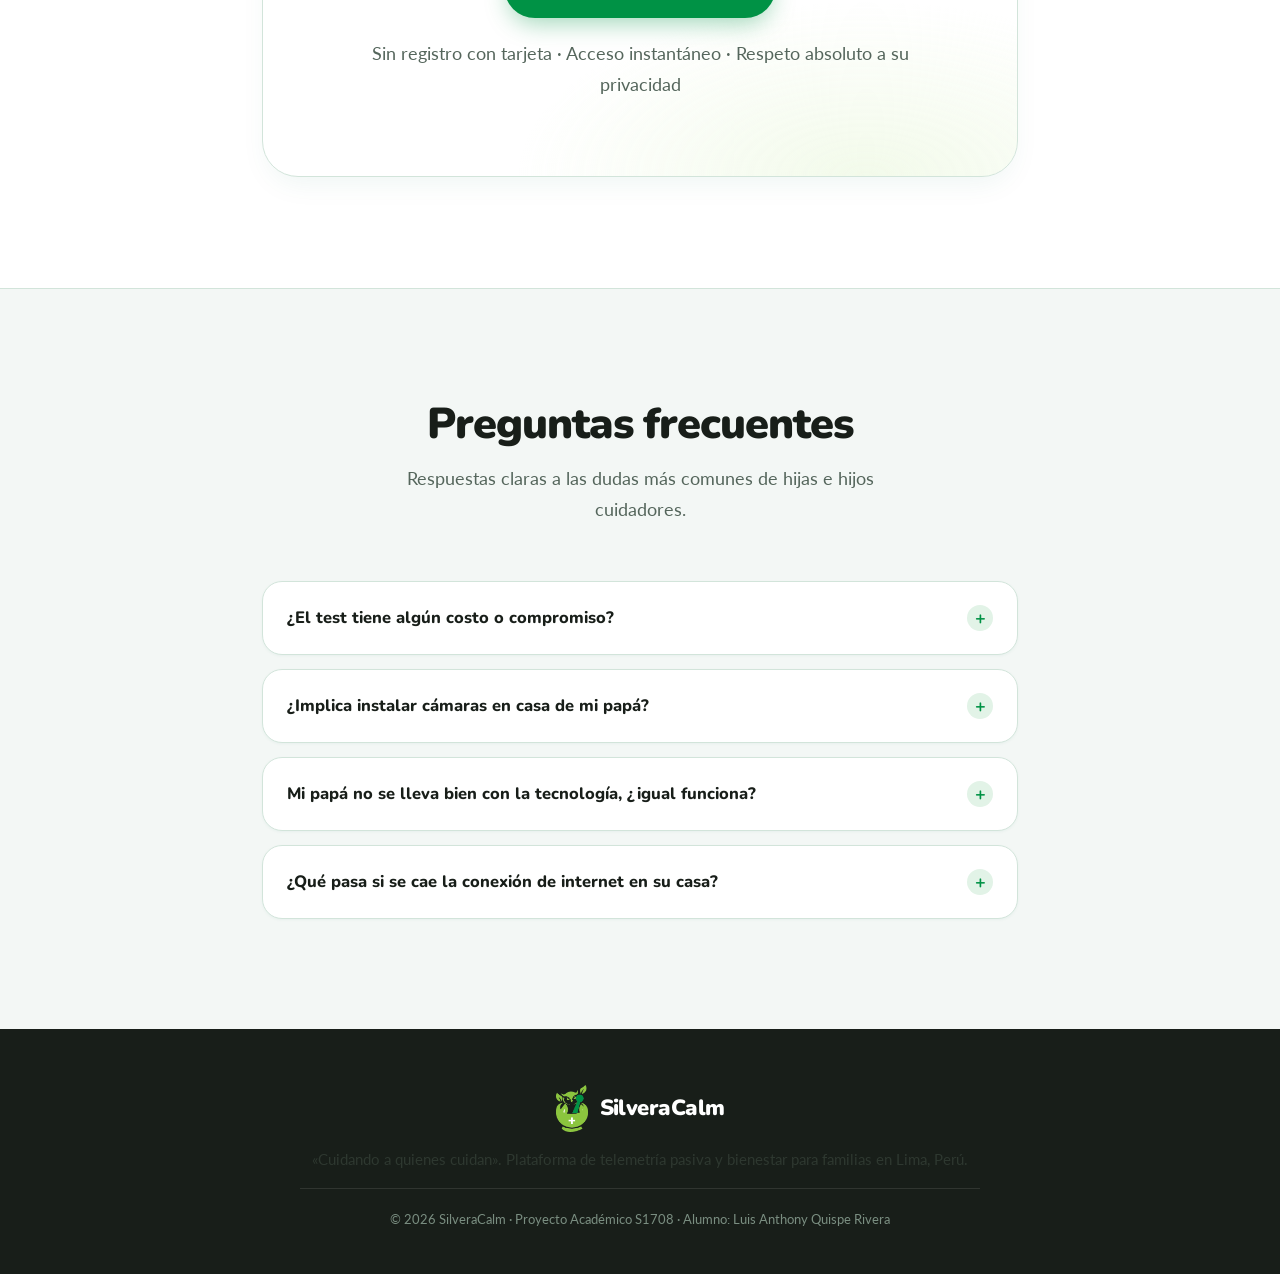
==== commit d21e8c9c: "feat(ui): abrir webinar en misma pestaña y agregar boton descargar estilizado con icono en cabecera" ====
--- a/index.html
+++ b/index.html
@@ -142,14 +142,17 @@
         <a href="#beneficios">Beneficios</a>
         <a href="#como-funciona">¿Cómo funciona?</a>
         <a href="#">Planes</a>
-        <a href="#">Descargar</a>
         <a href="#historias">Historias</a>
         <a href="#blog">Blog</a>
         <a href="#faq">Preguntas</a>
       </nav>
 
       <div class="header-actions">
-        <a href="webinar.html" target="_blank" rel="noopener noreferrer" class="btn btn-primary btn-sm btn-header-webinar hide-mobile">
+        <a href="#" class="btn btn-header-download hide-mobile">
+          <svg class="download-icon" width="16" height="16" viewBox="0 0 24 24" fill="none" stroke="currentColor" stroke-width="2.2" stroke-linecap="round" stroke-linejoin="round" aria-hidden="true"><path d="M21 15v4a2 2 0 0 1-2 2H5a2 2 0 0 1-2-2v-4"/><polyline points="7 10 12 15 17 10"/><line x1="12" y1="15" x2="12" y2="3"/></svg>
+          <span>Descargar</span>
+        </a>
+        <a href="webinar.html" class="btn btn-primary btn-sm btn-header-webinar hide-mobile">
           <span class="badge-pulse-dot" aria-hidden="true"></span> Webinar <span class="btn-arrow" aria-hidden="true">→</span>
         </a>
         <button type="button" class="menu-toggle" id="menuToggle" aria-label="Abrir menú" aria-expanded="false" aria-controls="mobileMenu">
@@ -163,13 +166,18 @@
       <a href="#beneficios">Beneficios</a>
       <a href="#como-funciona">¿Cómo funciona?</a>
       <a href="#">Planes</a>
-      <a href="#">Descargar</a>
       <a href="#historias">Historias</a>
       <a href="#blog">Blog</a>
       <a href="#faq">Preguntas</a>
-      <a href="webinar.html" target="_blank" rel="noopener noreferrer" class="btn btn-primary btn-block btn-header-webinar">
-        <span class="badge-pulse-dot" aria-hidden="true"></span> Webinar <span class="btn-arrow" aria-hidden="true">→</span>
-      </a>
+      <div class="nav-mobile-actions">
+        <a href="#" class="btn btn-header-download btn-block">
+          <svg class="download-icon" width="16" height="16" viewBox="0 0 24 24" fill="none" stroke="currentColor" stroke-width="2.2" stroke-linecap="round" stroke-linejoin="round" aria-hidden="true"><path d="M21 15v4a2 2 0 0 1-2 2H5a2 2 0 0 1-2-2v-4"/><polyline points="7 10 12 15 17 10"/><line x1="12" y1="15" x2="12" y2="3"/></svg>
+          <span>Descargar</span>
+        </a>
+        <a href="webinar.html" class="btn btn-primary btn-block btn-header-webinar">
+          <span class="badge-pulse-dot" aria-hidden="true"></span> Webinar <span class="btn-arrow" aria-hidden="true">→</span>
+        </a>
+      </div>
     </nav>
   </header>
 
--- a/assets/css/styles.css
+++ b/assets/css/styles.css
@@ -522,6 +522,49 @@
   gap: 12px;
 }
 
+.btn-header-download {
+  display: inline-flex;
+  align-items: center;
+  gap: 7px;
+  background: var(--surface-mint);
+  color: var(--header-deep-teal) !important;
+  border: 1.5px solid var(--border-subtle);
+  font-family: var(--font-title);
+  font-size: 0.92rem;
+  font-weight: 800;
+  padding: 8px 18px;
+  border-radius: var(--radius-pill);
+  box-shadow: 0 2px 6px rgba(13, 111, 94, 0.08);
+  letter-spacing: 0.01em;
+  text-decoration: none;
+  transition: all 0.25s var(--ease-spring);
+}
+
+.btn-header-download svg {
+  color: var(--brand-teal);
+  transition: transform 0.25s var(--ease-spring);
+}
+
+.btn-header-download:hover {
+  transform: translateY(-2px);
+  background: #ffffff;
+  border-color: var(--brand-teal);
+  color: var(--brand-primary) !important;
+  box-shadow: 0 6px 18px rgba(13, 111, 94, 0.16);
+}
+
+.btn-header-download:hover svg {
+  transform: translateY(2px);
+  color: var(--brand-primary);
+}
+
+.nav-mobile-actions {
+  display: flex;
+  flex-direction: column;
+  gap: 10px;
+  margin-top: 14px;
+}
+
 .btn-header-webinar {
   display: inline-flex;
   align-items: center;
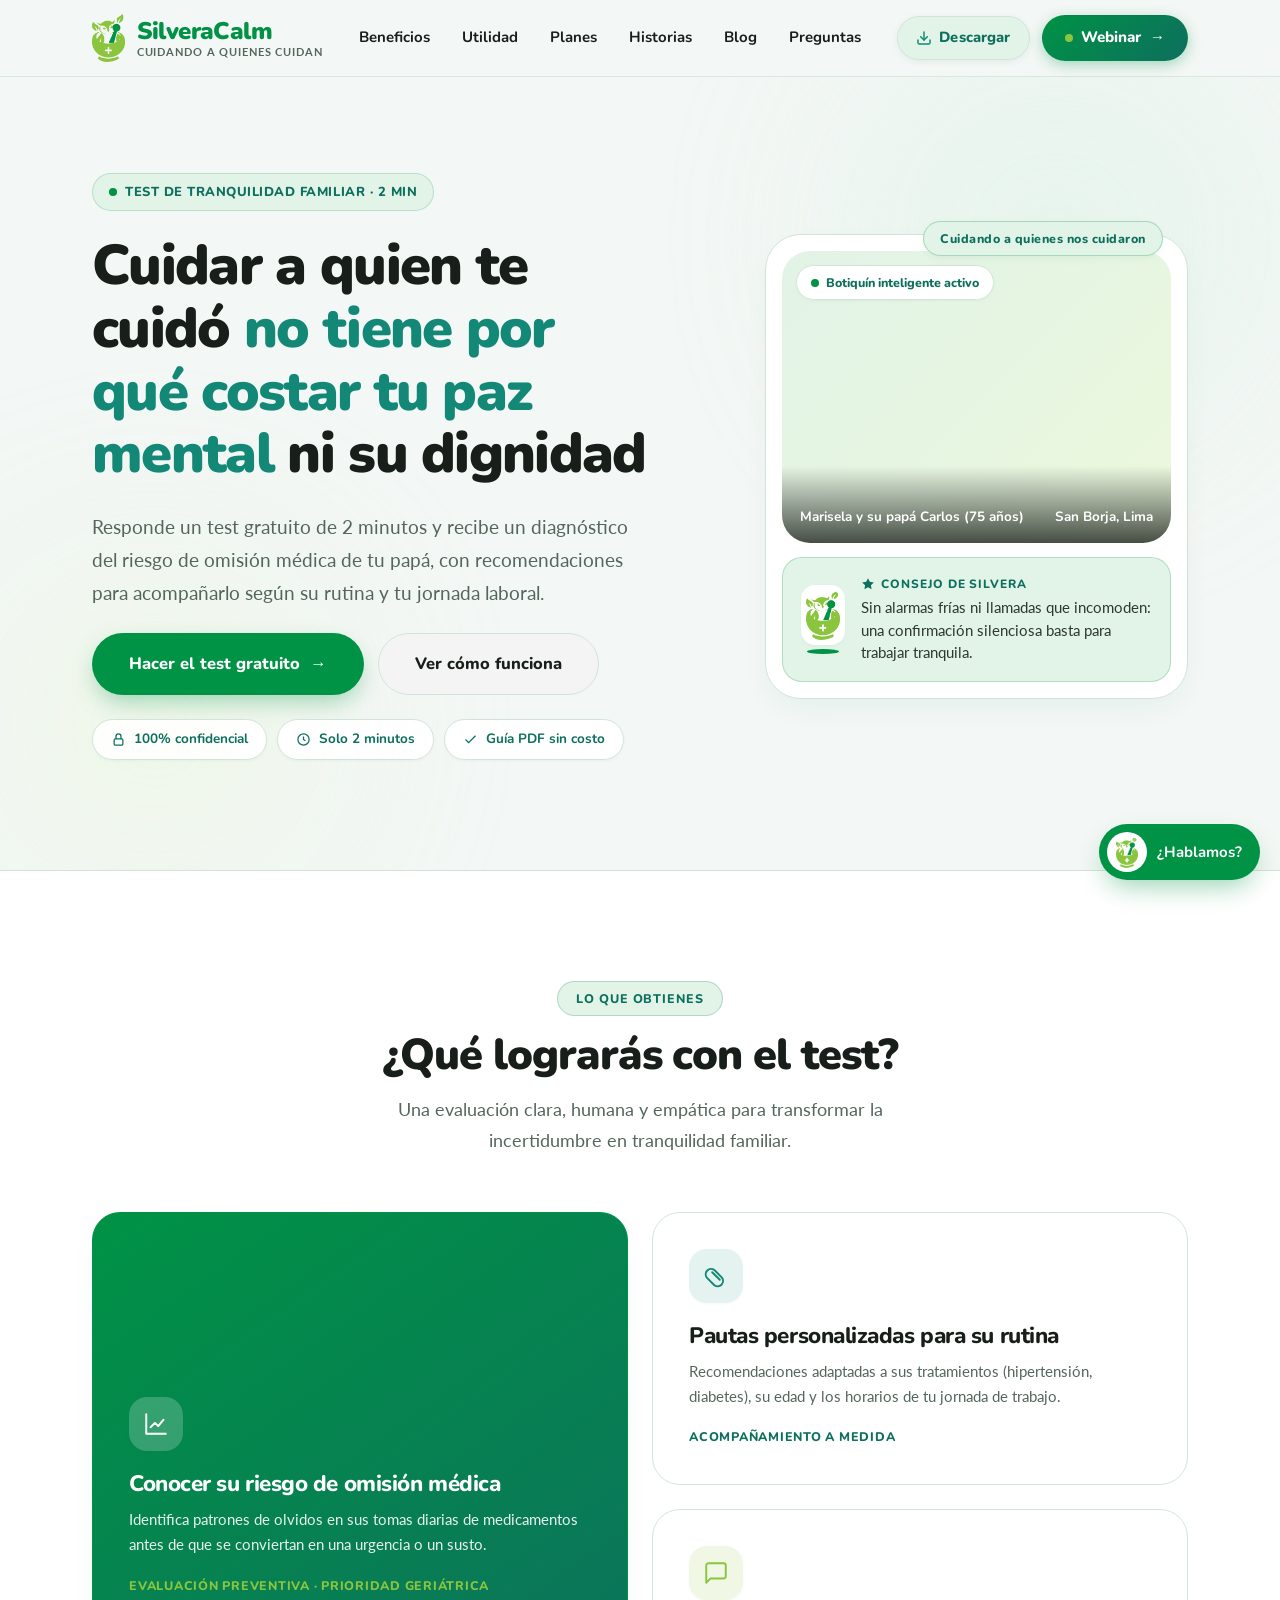
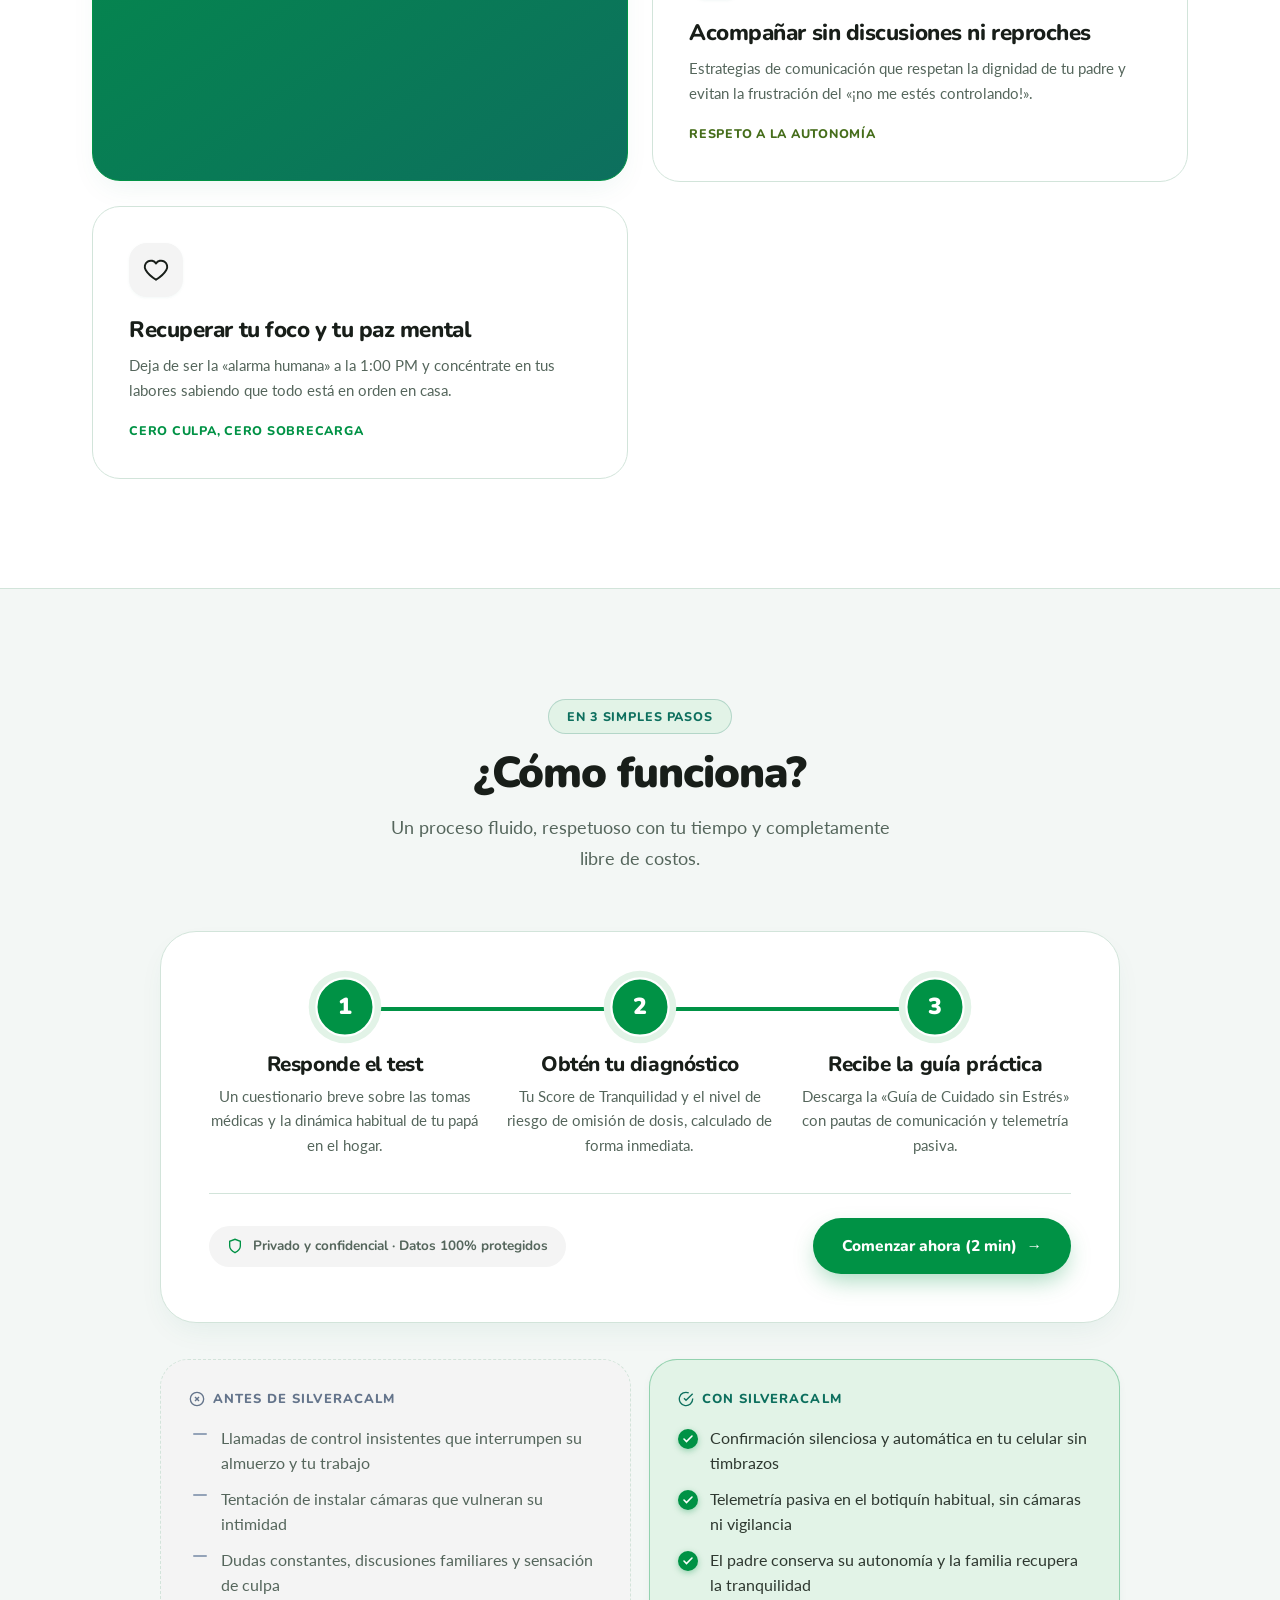
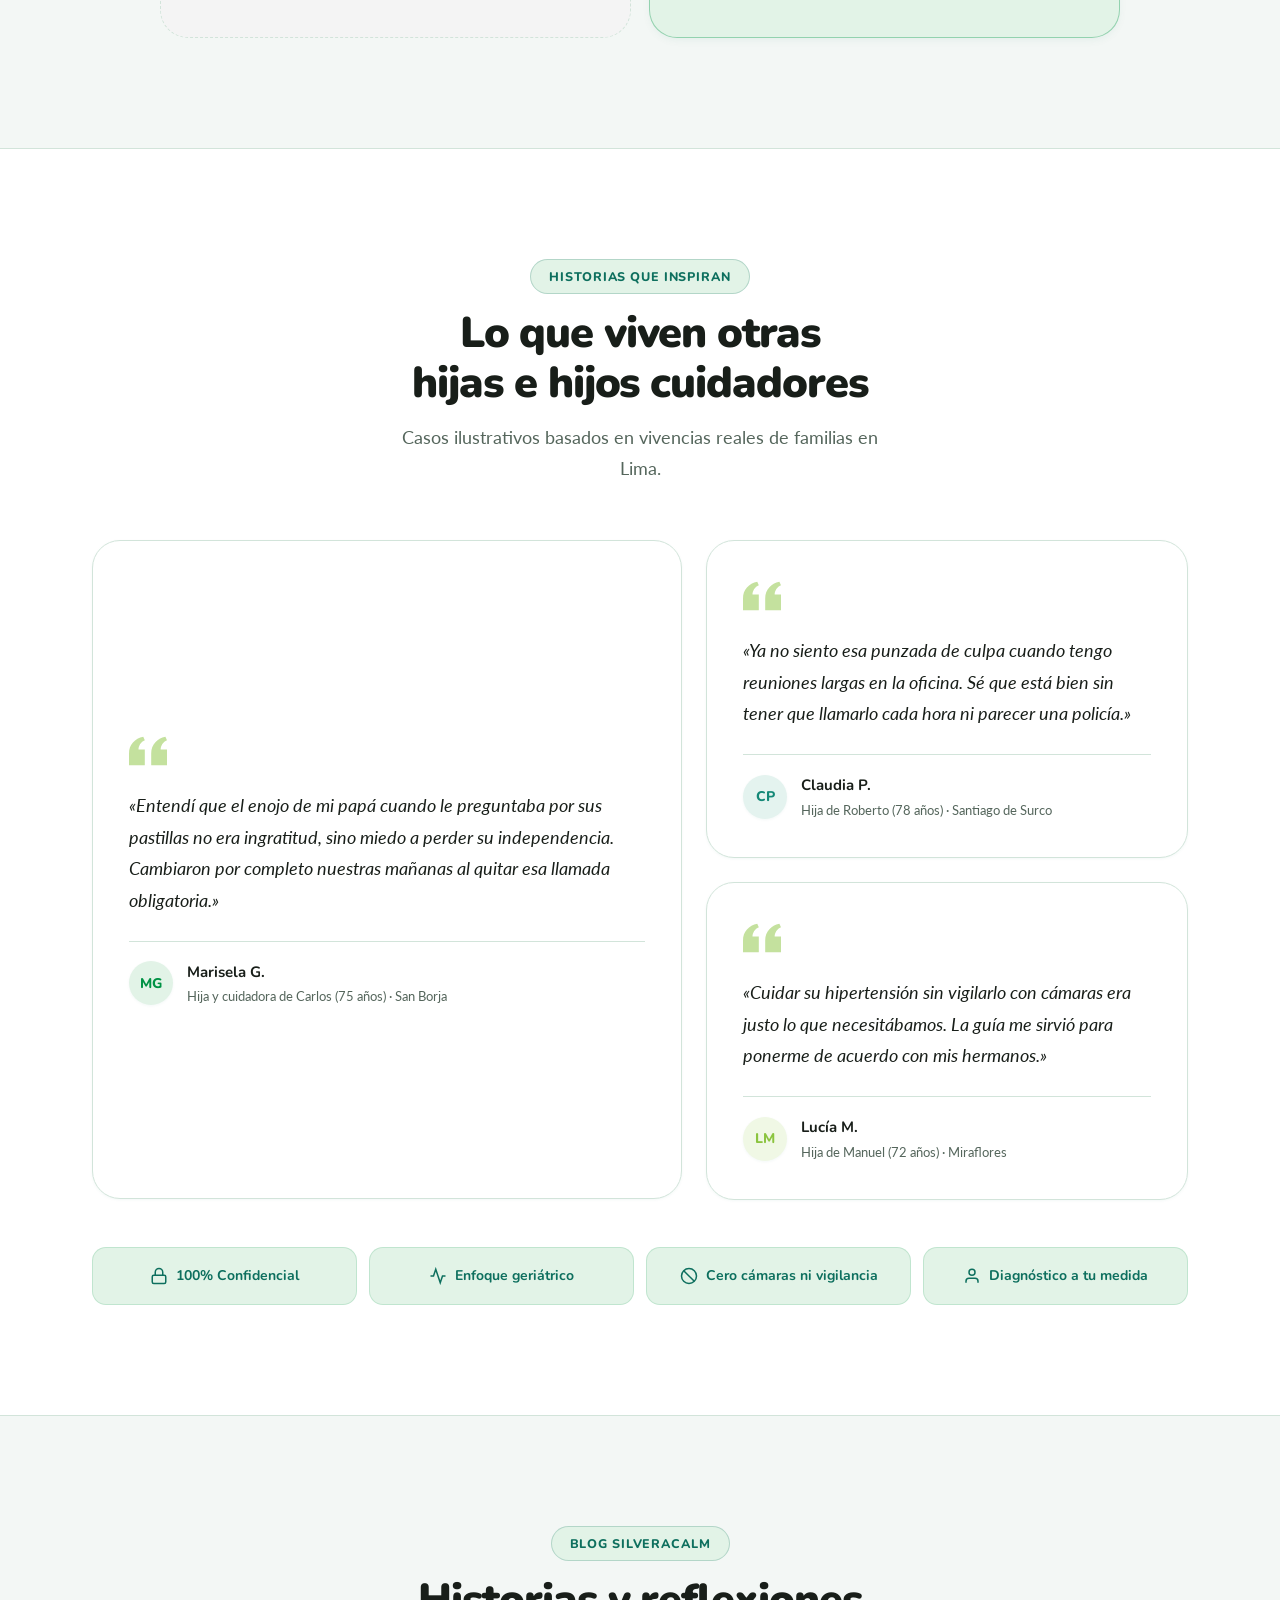
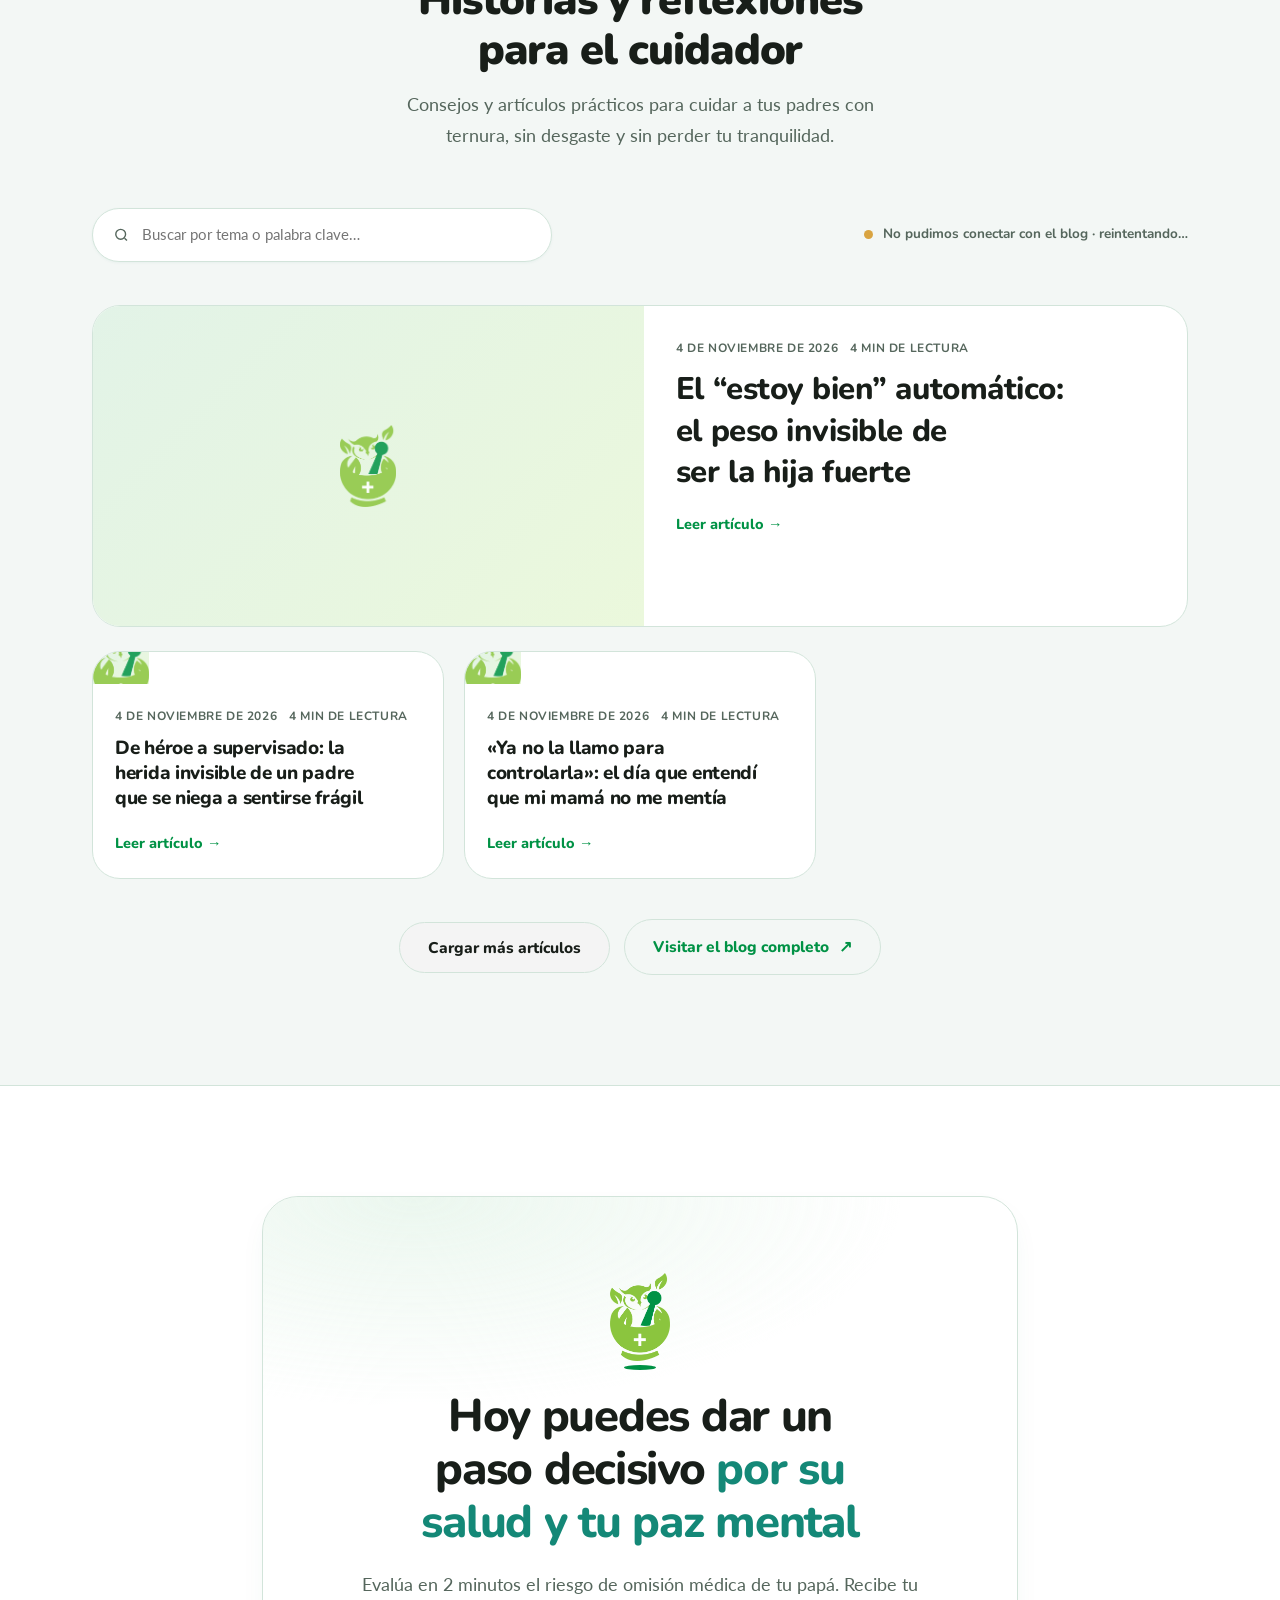
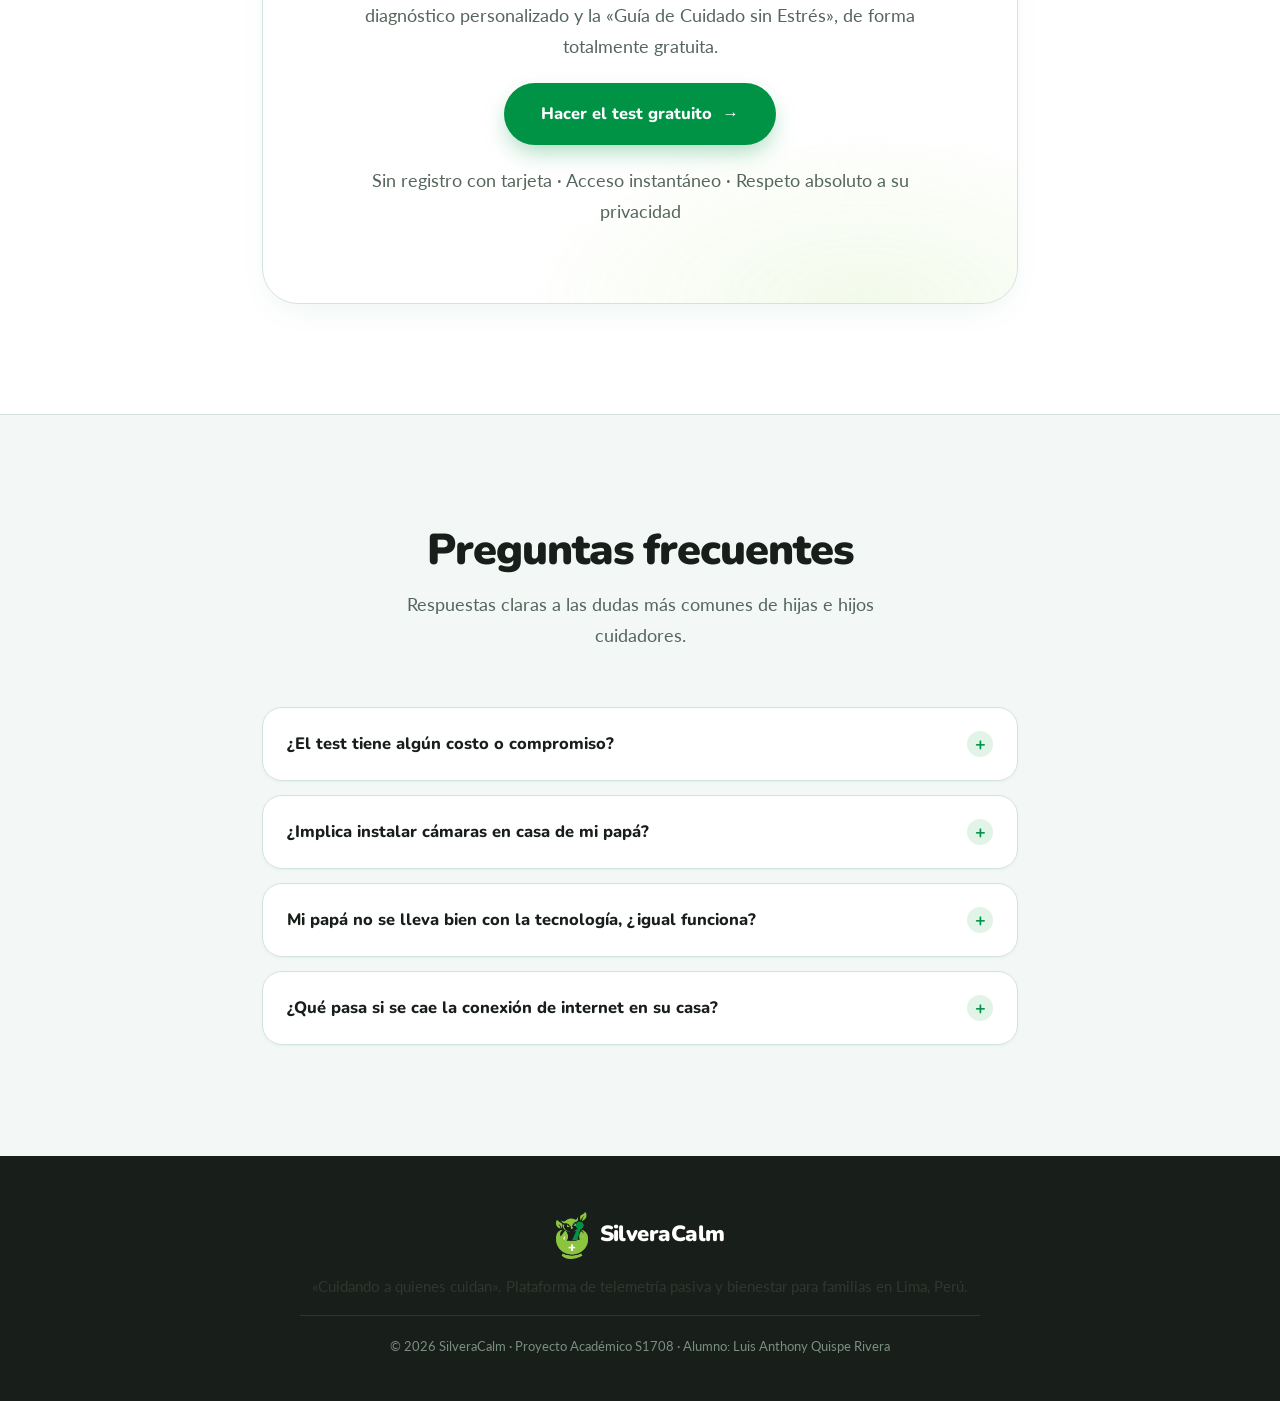
==== commit b3b0e8d0: "ultimate" ====
--- a/index.html
+++ b/index.html
@@ -140,7 +140,7 @@
 
       <nav class="nav-desktop" aria-label="Principal">
         <a href="#beneficios">Beneficios</a>
-        <a href="#como-funciona">¿Cómo funciona?</a>
+        <a href="#como-funciona">Utilidad</a>
         <a href="#">Planes</a>
         <a href="#historias">Historias</a>
         <a href="#blog">Blog</a>
@@ -164,7 +164,7 @@
 
     <nav class="nav-mobile" id="mobileMenu" aria-label="Menú móvil" hidden>
       <a href="#beneficios">Beneficios</a>
-      <a href="#como-funciona">¿Cómo funciona?</a>
+      <a href="#como-funciona">Utilidad</a>
       <a href="#">Planes</a>
       <a href="#historias">Historias</a>
       <a href="#blog">Blog</a>
@@ -333,534 +333,6 @@
             <span class="feature-card-tag" style="color: var(--color-primary);">Cero culpa, cero sobrecarga</span>
           </article>
         </div>
-      </div>
-    </section>
-
-    <!-- ================= WEBINAR GRATUITO (CUIDADO Y ADHERENCIA MÉDICA) ================= -->
-    <section class="section section-webinar" id="webinar" aria-labelledby="webinar-title">
-      <!-- Decoración ambiental de resplandor orgánico -->
-      <div class="webinar-blobs-layer" aria-hidden="true">
-        <div class="webinar-blob webinar-blob--mint"></div>
-        <div class="webinar-blob webinar-blob--teal"></div>
-      </div>
-
-      <div class="container webinar-container">
-
-        <!-- Top Header Ribbon (Fiel al Flyer Oficial) -->
-        <div class="webinar-topbar" data-reveal>
-          <div class="webinar-topbar-left">
-            <span class="webinar-topic-badge">
-              <svg width="14" height="14" viewBox="0 0 24 24" fill="none" stroke="currentColor" stroke-width="2.2" stroke-linecap="round" stroke-linejoin="round" aria-hidden="true"><path d="M22 12h-4l-3 9L9 3l-3 9H2"/></svg>
-              Cuidado y Adherencia Médica
-            </span>
-          </div>
-
-          <div class="webinar-topbar-center">
-            <div class="webinar-brand-pill">
-              <img src="assets/img/logo-silveracalm.png" alt="Silvio el búho" class="webinar-brand-logo" width="28" height="40" />
-              <span class="webinar-brand-text">SilveraCalm</span>
-            </div>
-          </div>
-
-          <div class="webinar-topbar-right">
-            <div class="webinar-date-pill">
-              <svg width="15" height="15" viewBox="0 0 24 24" fill="none" stroke="currentColor" stroke-width="2" aria-hidden="true"><rect x="3" y="4" width="18" height="18" rx="2" ry="2"/><line x1="16" y1="2" x2="16" y2="6"/><line x1="8" y1="2" x2="8" y2="6"/><line x1="3" y1="10" x2="21" y2="10"/></svg>
-              <span>Sábado 28 Nov</span>
-            </div>
-            <span class="webinar-topbar-divider" aria-hidden="true">|</span>
-            <span class="webinar-free-tag">
-              <span class="badge-pulse-dot" aria-hidden="true"></span>
-              WEBINAR GRATUITO
-            </span>
-          </div>
-        </div>
-
-        <!-- ================= BLOQUE HERO DEL WEBINAR ================= -->
-        <div class="webinar-hero-grid">
-
-          <!-- Columna Izquierda: Mensaje + Contador + Fotografía Familiar -->
-          <div class="webinar-intro-col" data-reveal>
-            <div class="webinar-badge-row">
-              <span class="badge badge-secondary">
-                <span class="badge-pulse-dot" aria-hidden="true"></span>
-                Sábado 28 de Noviembre 07:00 PM (Lima)
-              </span>
-              <span class="webinar-urgency-pill">🔥 Cupos limitados por sala virtual</span>
-            </div>
-
-            <h2 id="webinar-title" class="webinar-headline">
-              Descubre cómo ayudar a tus padres a organizar sus <span class="text-highlight-green">medicinas y rutinas de salud</span>
-            </h2>
-
-            <p class="webinar-lead">
-              Este <strong>Sábado 28 de Noviembre a las 07:00 AM (hora Lima)</strong>, acompáñanos en una sesión práctica de 45 minutos pensada para hijas e hijos profesionales que cuidan a distancia en Lima. Aprende a prevenir olvidos involuntarios, reducir la ansiedad familiar y acompañarlos con calma, sin discusiones ni llamadas que interrumpan su día.
-            </p>
-
-            <!-- Contador Regresivo en Vivo -->
-            <div class="webinar-countdown-box" id="webinarCountdown" aria-label="Cuenta regresiva del webinar">
-              <div class="countdown-heading">
-                <svg width="16" height="16" viewBox="0 0 24 24" fill="none" stroke="currentColor" stroke-width="2" aria-hidden="true"><rect x="3" y="4" width="18" height="18" rx="2" ry="2"/><line x1="16" y1="2" x2="16" y2="6"/><line x1="8" y1="2" x2="8" y2="6"/><line x1="3" y1="10" x2="21" y2="10"/></svg>
-                <span>Sábado 28 de Noviembre · Cuenta regresiva:</span>
-              </div>
-              <div class="countdown-units-row" role="timer" aria-live="off">
-                <div class="countdown-card">
-                  <span class="countdown-value" id="countdownDays">--</span>
-                  <span class="countdown-label">Días</span>
-                </div>
-                <span class="countdown-separator" aria-hidden="true">:</span>
-                <div class="countdown-card">
-                  <span class="countdown-value" id="countdownHours">--</span>
-                  <span class="countdown-label">Horas</span>
-                </div>
-                <span class="countdown-separator" aria-hidden="true">:</span>
-                <div class="countdown-card">
-                  <span class="countdown-value" id="countdownMinutes">--</span>
-                  <span class="countdown-label">Min</span>
-                </div>
-                <span class="countdown-separator" aria-hidden="true">:</span>
-                <div class="countdown-card">
-                  <span class="countdown-value" id="countdownSeconds">--</span>
-                  <span class="countdown-label">Seg</span>
-                </div>
-              </div>
-            </div>
-
-            <!-- Marco de Fotografía Familiar Emocional y Cálida -->
-            <div class="webinar-photo-card">
-              <div class="webinar-photo-frame">
-                <img
-                  src="assets/img/webinar-familia.jpg"
-                  alt="Hija adulta y su padre mayor compartiendo un momento cálido de conversación en casa"
-                  class="webinar-family-img"
-                  width="720" height="420"
-                  loading="lazy"
-                  onerror="this.src='https://plus.unsplash.com/premium_photo-1681997294838-237215ac3fc8?auto=format&fit=crop&w=900&q=80'" />
-                
-                <div class="webinar-photo-floating-pill">
-                  <span class="badge-pulse-dot" aria-hidden="true"></span>
-                  <span>Sábado 28 Noviembre · 07:00 AM vía Zoom</span>
-                </div>
-              </div>
-              <div class="webinar-photo-caption">
-                <svg width="15" height="15" viewBox="0 0 24 24" fill="none" stroke="currentColor" stroke-width="2" aria-hidden="true"><path d="M12 22s8-4 8-10V5l-8-3-8 3v7c0 6 8 10 8 10z"/></svg>
-                <span>Acompañar con amor, sin invadir su intimidad ni tratarlos como niños.</span>
-              </div>
-            </div>
-          </div>
-
-          <!-- Columna Derecha: Tarjeta de Registro Interactivo -->
-          <div class="webinar-form-col" data-reveal data-reveal-delay="1">
-            <div class="webinar-form-container" id="webinarFormContainer">
-              
-              <!-- Estado 1: Formulario de Registro Activo -->
-              <div class="webinar-form-body" id="webinarFormState">
-                <div class="webinar-form-header">
-                  <div class="webinar-badge-free-callout">¡ACCESO 100% LIBRE! · SÁBADO 28 NOV</div>
-                  <h3 class="webinar-form-title">
-                    Reserva tu lugar <br><span class="text-free-accent">¡ES GRATIS!</span>
-                  </h3>
-                  <div class="webinar-form-date-banner">
-                    <svg width="15" height="15" viewBox="0 0 24 24" fill="none" stroke="currentColor" stroke-width="2" aria-hidden="true"><rect x="3" y="4" width="18" height="18" rx="2" ry="2"/><line x1="16" y1="2" x2="16" y2="6"/><line x1="8" y1="2" x2="8" y2="6"/><line x1="3" y1="10" x2="21" y2="10"/></svg>
-                    <span><strong>Sábado 28 de Noviembre</strong> · 07:00 AM (Hora Lima)</span>
-                  </div>
-                  <p class="webinar-form-subtitle">
-                    Ingresa tus datos para recibir el enlace exclusivo de acceso y los recursos en tu WhatsApp y correo:
-                  </p>
-                </div>
-
-                <form id="webinarRegistrationForm" class="webinar-registration-form" novalidate>
-                  
-                  <!-- Campo Nombre -->
-                  <div class="form-field-group">
-                    <label for="webinarNombre" class="form-field-label">
-                      <span>Nombre completo</span>
-                      <span class="form-required" aria-hidden="true">*</span>
-                    </label>
-                    <div class="form-input-wrapper">
-                      <svg class="form-input-icon" width="18" height="18" viewBox="0 0 24 24" fill="none" stroke="currentColor" stroke-width="2" aria-hidden="true"><path d="M20 21v-2a4 4 0 0 0-4-4H8a4 4 0 0 0-4 4v2"/><circle cx="12" cy="7" r="4"/></svg>
-                      <input
-                        type="text"
-                        id="webinarNombre"
-                        name="nombre"
-                        class="form-field-input"
-                        placeholder="Ej. Mariana Paredes"
-                        required
-                        autocomplete="name" />
-                    </div>
-                    <span class="form-error-msg" id="nameError" aria-live="polite"></span>
-                  </div>
-
-                  <!-- Campo Correo -->
-                  <div class="form-field-group">
-                    <label for="webinarEmail" class="form-field-label">
-                      <span>Correo electrónico</span>
-                      <span class="form-required" aria-hidden="true">*</span>
-                    </label>
-                    <div class="form-input-wrapper">
-                      <svg class="form-input-icon" width="18" height="18" viewBox="0 0 24 24" fill="none" stroke="currentColor" stroke-width="2" aria-hidden="true"><path d="M4 4h16c1.1 0 2 .9 2 2v12c0 1.1-.9 2-2 2H4c-1.1 0-2-.9-2-2V6c0-1.1.9-2 2-2z"/><polyline points="22,6 12,13 2,6"/></svg>
-                      <input
-                        type="email"
-                        id="webinarEmail"
-                        name="email"
-                        class="form-field-input"
-                        placeholder="mariana@ejemplo.com"
-                        required
-                        autocomplete="email" />
-                    </div>
-                    <span class="form-error-msg" id="emailError" aria-live="polite"></span>
-                  </div>
-
-                  <!-- Campo Celular -->
-                  <div class="form-field-group">
-                    <label for="webinarCelular" class="form-field-label">
-                      <span>Celular / WhatsApp</span>
-                      <span class="form-required" aria-hidden="true">*</span>
-                    </label>
-                    <div class="form-input-wrapper form-input-with-prefix">
-                      <span class="form-phone-prefix" aria-hidden="true">🇵🇪 +51</span>
-                      <input
-                        type="tel"
-                        id="webinarCelular"
-                        name="celular"
-                        class="form-field-input form-field-input--prefixed"
-                        placeholder="987 654 321"
-                        inputmode="numeric"
-                        maxlength="11"
-                        required
-                        autocomplete="tel" />
-                    </div>
-                    <span class="form-error-msg" id="phoneError" aria-live="polite"></span>
-                  </div>
-
-                  <!-- Botón de Envío -->
-                  <button type="submit" class="btn btn-primary btn-block btn-webinar-submit" id="webinarSubmitBtn">
-                    <span>QUIERO REGISTRARME</span>
-                    <svg width="18" height="18" viewBox="0 0 24 24" fill="none" stroke="currentColor" stroke-width="2.5" stroke-linecap="round" stroke-linejoin="round" aria-hidden="true"><path d="M5 12h14"/><path d="m12 5 7 7-7 7"/></svg>
-                  </button>
-
-                  <div class="webinar-form-guarantees">
-                    <div class="guarantee-item">
-                      <svg width="14" height="14" viewBox="0 0 24 24" fill="none" stroke="currentColor" stroke-width="2" aria-hidden="true"><rect x="3" y="11" width="18" height="11" rx="2" ry="2"/><path d="M7 11V7a5 5 0 0 1 10 0v4"/></svg>
-                      <span>100% privado · Sin spam · Enlace directo a tu WhatsApp y correo</span>
-                    </div>
-                  </div>
-                </form>
-              </div>
-
-              <!-- Estado 2: Confirmación Exitosa (Interactivo) -->
-              <div class="webinar-success-body" id="webinarSuccessState" hidden>
-                <div class="success-top-badge">
-                  <div class="success-icon-ring" aria-hidden="true">
-                    <svg width="32" height="32" viewBox="0 0 24 24" fill="none" stroke="currentColor" stroke-width="2.6" stroke-linecap="round" stroke-linejoin="round"><polyline points="20 6 9 17 4 12"/></svg>
-                  </div>
-                  <span class="success-pill">¡CUPO CONFIRMADO!</span>
-                </div>
-
-                <h3 class="success-headline">¡Nos vemos en el Webinar!</h3>
-                <p class="success-message">
-                  Hola <strong id="successUserName">Mariana</strong>, tu lugar para el taller virtual ya está asegurado.
-                </p>
-
-                <div class="success-event-summary">
-                  <div class="summary-line">
-                    <span class="summary-icon" aria-hidden="true">📅</span>
-                    <div>
-                      <strong>Fecha: Sábado 28 de Noviembre</strong>
-                      <small>07:00 PM – 08:10 PM (Hora Perú / GMT-5)</small>
-                    </div>
-                  </div>
-                  <div class="summary-line">
-                    <span class="summary-icon" aria-hidden="true">💻</span>
-                    <div>
-                      <strong>Modalidad: Virtual en Vivo</strong>
-                      <small>Transmisión interactiva vía Zoom</small>
-                    </div>
-                  </div>
-                  <div class="summary-line">
-                    <span class="summary-icon" aria-hidden="true">📩</span>
-                    <div>
-                      <strong>Acceso enviado a:</strong>
-                      <small id="successUserContact">tu correo y WhatsApp</small>
-                    </div>
-                  </div>
-                </div>
-
-                <div class="success-actions-block">
-                  <a
-                    id="webinarCalendarLink"
-                    href="https://calendar.google.com/calendar/render?action=TEMPLATE&text=Webinar+SilveraCalm%3A+Cuidado+y+Adherencia+M%C3%A9dica&dates=20261128T150000Z%2F20261128T160000Z&details=Webinar+SilveraCalm%3A+C%C3%B3mo+ayudar+a+tus+padres+a+organizar+sus+medicinas+y+rutinas+de+salud.+Enlace+virtual+v%C3%ADa+Zoom.&location=Online+Zoom%2FMeet"
-                    target="_blank"
-                    rel="noopener noreferrer"
-                    class="btn btn-outline btn-block btn-add-calendar">
-                    <svg width="18" height="18" viewBox="0 0 24 24" fill="none" stroke="currentColor" stroke-width="2" aria-hidden="true"><rect x="3" y="4" width="18" height="18" rx="2" ry="2"/><line x1="16" y1="2" x2="16" y2="6"/><line x1="8" y1="2" x2="8" y2="6"/><line x1="3" y1="10" x2="21" y2="10"/></svg>
-                    <span>Agregar a Google Calendar</span>
-                  </a>
-
-                  <button type="button" class="btn-link-edit" id="webinarResetBtn">
-                    ¿Deseas modificar tus datos o registrar a otro familiar?
-                  </button>
-                </div>
-              </div>
-
-            </div>
-          </div>
-
-        </div>
-
-        <!-- ================= EN ESTE WEBINAR APRENDERÁS ================= -->
-        <div class="webinar-learn-block" data-reveal>
-          <div class="webinar-learn-header">
-            <span class="eyebrow">Lo que te llevarás</span>
-            <h3 class="webinar-learn-title">En este webinar aprenderás:</h3>
-          </div>
-
-          <div class="webinar-learn-cards-grid">
-            <div class="learn-card">
-              <div class="learn-card-icon" aria-hidden="true">
-                <svg width="22" height="22" viewBox="0 0 24 24" fill="none" stroke="currentColor" stroke-width="2" stroke-linecap="round" stroke-linejoin="round"><path d="M22 12h-4l-3 9L9 3l-3 9H2"/></svg>
-              </div>
-              <p class="learn-card-text">
-                <strong>Cómo identificar rutinas</strong> que afectan su bienestar físico y emocional.
-              </p>
-            </div>
-
-            <div class="learn-card">
-              <div class="learn-card-icon" aria-hidden="true">
-                <svg width="22" height="22" viewBox="0 0 24 24" fill="none" stroke="currentColor" stroke-width="2" stroke-linecap="round" stroke-linejoin="round"><circle cx="12" cy="12" r="10"/><line x1="12" y1="8" x2="12" y2="12"/><line x1="12" y1="16" x2="12.01" y2="16"/></svg>
-              </div>
-              <p class="learn-card-text">
-                <strong>Errores comunes</strong> de los familiares al gestionar medicamentos sin darse cuenta.
-              </p>
-            </div>
-
-            <div class="learn-card">
-              <div class="learn-card-icon" aria-hidden="true">
-                <svg width="22" height="22" viewBox="0 0 24 24" fill="none" stroke="currentColor" stroke-width="2" stroke-linecap="round" stroke-linejoin="round"><circle cx="12" cy="12" r="10"/><polyline points="12 6 12 12 16 14"/></svg>
-              </div>
-              <p class="learn-card-text">
-                <strong>Estrategias para que tomen</strong> sus medicinas a tiempo y con total constancia.
-              </p>
-            </div>
-
-            <div class="learn-card">
-              <div class="learn-card-icon" aria-hidden="true">
-                <svg width="22" height="22" viewBox="0 0 24 24" fill="none" stroke="currentColor" stroke-width="2" stroke-linecap="round" stroke-linejoin="round"><path d="M12 22s8-4 8-10V5l-8-3-8 3v7c0 6 8 10 8 10z"/><path d="m9 12 2 2 4-4"/></svg>
-              </div>
-              <p class="learn-card-text">
-                <strong>Cómo mejorar la tranquilidad</strong> y el control del botiquín respetando su dignidad.
-              </p>
-            </div>
-          </div>
-        </div>
-
-        <!-- ================= ¿TE IDENTIFICAS CON ALGUNA DE ESTAS SITUACIONES? ================= -->
-        <div class="webinar-situations-section" data-reveal>
-          <div class="situations-container-card">
-            <header class="situations-card-header">
-              <span class="eyebrow text-teal">Realidad del cuidador</span>
-              <h3 class="situations-card-title">¿Te identificas con alguna de estas situaciones?</h3>
-              <p class="situations-card-subtitle">
-                Cuidar a distancia mientras trabajas genera una carga mental silenciosa. Reconocerla es el primer paso para sanarla:
-              </p>
-            </header>
-
-            <div class="situations-cards-grid">
-              
-              <!-- Situación 1: Olvidos de pastillas -->
-              <div class="situation-item">
-                <div class="situation-avatar-circle" aria-hidden="true">
-                  <svg width="56" height="56" viewBox="0 0 64 64" fill="none">
-                    <circle cx="32" cy="32" r="30" fill="#E2F3E7" stroke="#D2E4DA" stroke-width="1.5"/>
-                    <circle cx="32" cy="24" r="8" fill="#148877" opacity="0.9"/>
-                    <path d="M18 48c0-7.732 6.268-14 14-14s14 6.268 14 14" stroke="#009245" stroke-width="2.5" stroke-linecap="round"/>
-                    <rect x="36" y="28" width="16" height="8" rx="4" transform="rotate(-30 36 28)" fill="#8BC43F" stroke="#009245" stroke-width="1.5"/>
-                    <line x1="43" y1="24" x2="45" y2="30" stroke="#FFFFFF" stroke-width="1.5" stroke-linecap="round"/>
-                    <circle cx="48" cy="16" r="2.5" fill="#009245"/>
-                    <circle cx="42" cy="12" r="1.5" fill="#148877"/>
-                  </svg>
-                </div>
-                <h4 class="situation-item-title">Olvidos de pastillas</h4>
-                <p class="situation-item-desc">Dudas de si tomó la dosis del mediodía o si la confundió con otra.</p>
-              </div>
-
-              <!-- Situación 2: Dificultad con las dosis -->
-              <div class="situation-item">
-                <div class="situation-avatar-circle" aria-hidden="true">
-                  <svg width="56" height="56" viewBox="0 0 64 64" fill="none">
-                    <circle cx="32" cy="32" r="30" fill="#E2F3E7" stroke="#D2E4DA" stroke-width="1.5"/>
-                    <rect x="20" y="22" width="14" height="24" rx="3" fill="#148877" opacity="0.85"/>
-                    <rect x="23" y="17" width="8" height="5" rx="1.5" fill="#0D6F5E"/>
-                    <line x1="27" y1="29" x2="27" y2="37" stroke="#FFFFFF" stroke-width="2" stroke-linecap="round"/>
-                    <line x1="23" y1="33" x2="31" y2="33" stroke="#FFFFFF" stroke-width="2" stroke-linecap="round"/>
-                    <circle cx="43" cy="34" r="8" fill="#8BC43F" stroke="#009245" stroke-width="1.5"/>
-                    <line x1="43" y1="29" x2="43" y2="39" stroke="#FFFFFF" stroke-width="2" stroke-linecap="round"/>
-                  </svg>
-                </div>
-                <h4 class="situation-item-title">Dificultad con las dosis</h4>
-                <p class="situation-item-desc">Miligramos cambiantes, horarios cruzados y recetas médicas confusas.</p>
-              </div>
-
-              <!-- Situación 3: Estrés y preocupación -->
-              <div class="situation-item">
-                <div class="situation-avatar-circle" aria-hidden="true">
-                  <svg width="56" height="56" viewBox="0 0 64 64" fill="none">
-                    <circle cx="32" cy="32" r="30" fill="#E2F3E7" stroke="#D2E4DA" stroke-width="1.5"/>
-                    <circle cx="32" cy="24" r="8" fill="#0D6F5E"/>
-                    <path d="M19 48c0-7.18 5.82-13 13-13s13 5.82 13 13" stroke="#009245" stroke-width="2.5" stroke-linecap="round"/>
-                    <path d="M44 20c1.6-1.6 3.8-1.6 5.4 0s1.6 3.8 0 5.4l-5.4 5.4-5.4-5.4c-1.6-1.6-1.6-3.8 0-5.4s3.8-1.6 5.4 0z" fill="#8BC43F"/>
-                    <path d="M18 26c-1.5-1.5-3-1.5-4 0s-1 3.5 0 4.5l3.5 3.5" stroke="#148877" stroke-width="1.8" stroke-linecap="round"/>
-                  </svg>
-                </div>
-                <h4 class="situation-item-title">Estrés y preocupación</h4>
-                <p class="situation-item-desc">Estar en la oficina pensando si en casa todo estará marchando en orden.</p>
-              </div>
-
-              <!-- Situación 4: Citas desorganizadas -->
-              <div class="situation-item">
-                <div class="situation-avatar-circle" aria-hidden="true">
-                  <svg width="56" height="56" viewBox="0 0 64 64" fill="none">
-                    <circle cx="32" cy="32" r="30" fill="#E2F3E7" stroke="#D2E4DA" stroke-width="1.5"/>
-                    <rect x="20" y="20" width="24" height="25" rx="4" fill="#FFFFFF" stroke="#009245" stroke-width="2"/>
-                    <line x1="20" y1="28" x2="44" y2="28" stroke="#009245" stroke-width="1.5"/>
-                    <line x1="26" y1="16" x2="26" y2="22" stroke="#148877" stroke-width="2" stroke-linecap="round"/>
-                    <line x1="38" y1="16" x2="38" y2="22" stroke="#148877" stroke-width="2" stroke-linecap="round"/>
-                    <circle cx="27" cy="34" r="2" fill="#8BC43F"/>
-                    <circle cx="37" cy="34" r="2" fill="#148877"/>
-                    <circle cx="32" cy="39" r="2" fill="#009245"/>
-                  </svg>
-                </div>
-                <h4 class="situation-item-title">Citas desorganizadas</h4>
-                <p class="situation-item-desc">Recetas vencidas, compras a última hora y controles médicos que se cruzan.</p>
-              </div>
-
-            </div>
-          </div>
-        </div>
-
-        <!-- ================= DUAL CARDS: ORGANIZADOR + BONUS GRATUITOS ================= -->
-        <div class="webinar-dual-cards-grid" data-reveal>
-          
-          <!-- Card Izquierda: ¿Quién organiza este webinar? -->
-          <div class="webinar-info-card organizer-card">
-            <span class="card-eyebrow-tag">Organizador oficial</span>
-            <h3 class="card-heading">¿Quién organiza este webinar?</h3>
-
-            <div class="organizer-brand-box">
-              <div class="organizer-avatar-wrap">
-                <img src="assets/img/logo-silveracalm.png" alt="Silvio el búho - SilveraCalm" class="organizer-avatar-img" width="56" height="80" />
-              </div>
-              <div class="organizer-text-info">
-                <h4 class="organizer-name">SilveraCalm</h4>
-                <p class="organizer-category">Cuidado y Adherencia Médica en el Hogar</p>
-                <div class="organizer-pill-tag">
-                  <svg width="13" height="13" viewBox="0 0 24 24" fill="none" stroke="currentColor" stroke-width="2" aria-hidden="true"><path d="M12 22s8-4 8-10V5l-8-3-8 3v7c0 6 8 10 8 10z"/></svg>
-                  <span>Plataforma AgeTech · Lima, Perú</span>
-                </div>
-              </div>
-            </div>
-
-            <p class="organizer-bio-text">
-              SilveraCalm acompaña a familias limeñas con telemetría pasiva y educación cálida. Nuestra misión es devolver la tranquilidad a los hijos que cuidan mientras trabajan, facilitando la toma de medicamentos sin invadir la privacidad ni vulnerar la independencia de los padres.
-            </p>
-          </div>
-
-          <!-- Card Derecha: BONUS GRATUITOS -->
-          <div class="webinar-info-card bonus-card">
-            <div class="bonus-ribbon-tag">
-              <span class="badge-pulse-dot" aria-hidden="true"></span>
-              100% LIBRE DE COSTO
-            </div>
-            <h3 class="card-heading text-brand-green">BONUS GRATUITOS</h3>
-            <p class="bonus-card-desc">Al asistir a la sesión en vivo recibirás directamente en tu bandeja:</p>
-
-            <ul class="bonus-checklist-group" aria-label="Lista de bonus del webinar">
-              <li class="bonus-checklist-item">
-                <span class="bonus-check-badge" aria-hidden="true">✓</span>
-                <div class="bonus-checklist-text">
-                  <strong>Test de Adherencia Médica</strong>
-                  <p>Herramienta clínica para detectar a tiempo omisiones de dosis.</p>
-                </div>
-              </li>
-              <li class="bonus-checklist-item">
-                <span class="bonus-check-badge" aria-hidden="true">✓</span>
-                <div class="bonus-checklist-text">
-                  <strong>Diagnóstico Inicial Personalizado</strong>
-                  <p>Semáforo de sobrecarga del cuidador con pautas para su rutina.</p>
-                </div>
-              </li>
-              <li class="bonus-checklist-item">
-                <span class="bonus-check-badge" aria-hidden="true">✓</span>
-                <div class="bonus-checklist-text">
-                  <strong>Guía práctica de cuidado y botiquín</strong>
-                  <p>Protocolo descargable en PDF para organizar tomas sin fricciones.</p>
-                </div>
-              </li>
-            </ul>
-          </div>
-
-        </div>
-
-        <!-- ================= LO QUE DICEN OTROS FAMILIARES ================= -->
-        <div class="webinar-feedback-section" data-reveal>
-          <div class="feedback-heading-box">
-            <span class="eyebrow">Comunidad y Confianza</span>
-            <h3 class="feedback-title">Lo que dicen otros familiares</h3>
-          </div>
-
-          <div class="feedback-bubbles-grid">
-            
-            <div class="speech-bubble-wrapper">
-              <div class="speech-bubble-card">
-                <div class="bubble-tagline">«¡Por fin tengo paz mental!»</div>
-                <p class="bubble-message">
-                  «Antes vivía angustiada en el trabajo llamando 3 veces al día para ver si mi papá había tomado su losartán. Con las estrategias del webinar aprendimos a coordinar sus tomas con calma y sin discusiones.»
-                </p>
-              </div>
-              <div class="bubble-author-info">
-                <div class="bubble-initials-avatar" aria-hidden="true">MR</div>
-                <div class="bubble-meta">
-                  <strong class="author-name">Marisela R.</strong>
-                  <span class="author-detail">Cuida a su papá Carlos (75 años) · San Borja</span>
-                </div>
-              </div>
-            </div>
-
-            <div class="speech-bubble-wrapper">
-              <div class="speech-bubble-card">
-                <div class="bubble-tagline">«Es de gran ayuda para mi papá»</div>
-                <p class="bubble-message">
-                  «Mi papá rechazaba cualquier ayuda porque pensaba que dudábamos de sus capacidades. Las pautas que nos compartieron nos permitieron apoyarlo respetando su dignidad. Fue un respiro inmenso para toda la familia.»
-                </p>
-              </div>
-              <div class="bubble-author-info">
-                <div class="bubble-initials-avatar" aria-hidden="true">FG</div>
-                <div class="bubble-meta">
-                  <strong class="author-name">Fernando G.</strong>
-                  <span class="author-detail">Cuida a su mamá Yolanda (72 años) · Miraflores</span>
-                </div>
-              </div>
-            </div>
-
-          </div>
-        </div>
-
-        <!-- ================= CINTILLO INFERIOR DE ACCIÓN ================= -->
-        <div class="webinar-bottom-banner" data-reveal>
-          <div class="bottom-banner-content">
-            <div class="bottom-banner-left">
-              <div class="bottom-banner-icon" aria-hidden="true">
-                <svg width="24" height="24" viewBox="0 0 24 24" fill="none" stroke="currentColor" stroke-width="2"><path d="M19 14c1.49-1.46 3-3.21 3-5.5A5.5 5.5 0 0 0 16.5 3c-1.76 0-3 .5-4.5 2-1.5-1.5-2.74-2-4.5-2A5.5 5.5 0 0 0 2 8.5c0 2.3 1.5 4.05 3 5.5l7 7Z"/></svg>
-              </div>
-              <h3 class="bottom-banner-title">Tu familia merece tranquilidad en su salud</h3>
-            </div>
-            
-            <a href="#webinarFormContainer" class="btn btn-webinar-ribbon-cta" id="webinarRibbonCtaBtn">
-              <span>QUIERO PARTICIPAR</span>
-              <svg width="18" height="18" viewBox="0 0 24 24" fill="none" stroke="currentColor" stroke-width="2.5" stroke-linecap="round" stroke-linejoin="round" aria-hidden="true"><path d="m9 18 6-6-6-6"/></svg>
-            </a>
-          </div>
-        </div>
-
       </div>
     </section>
 
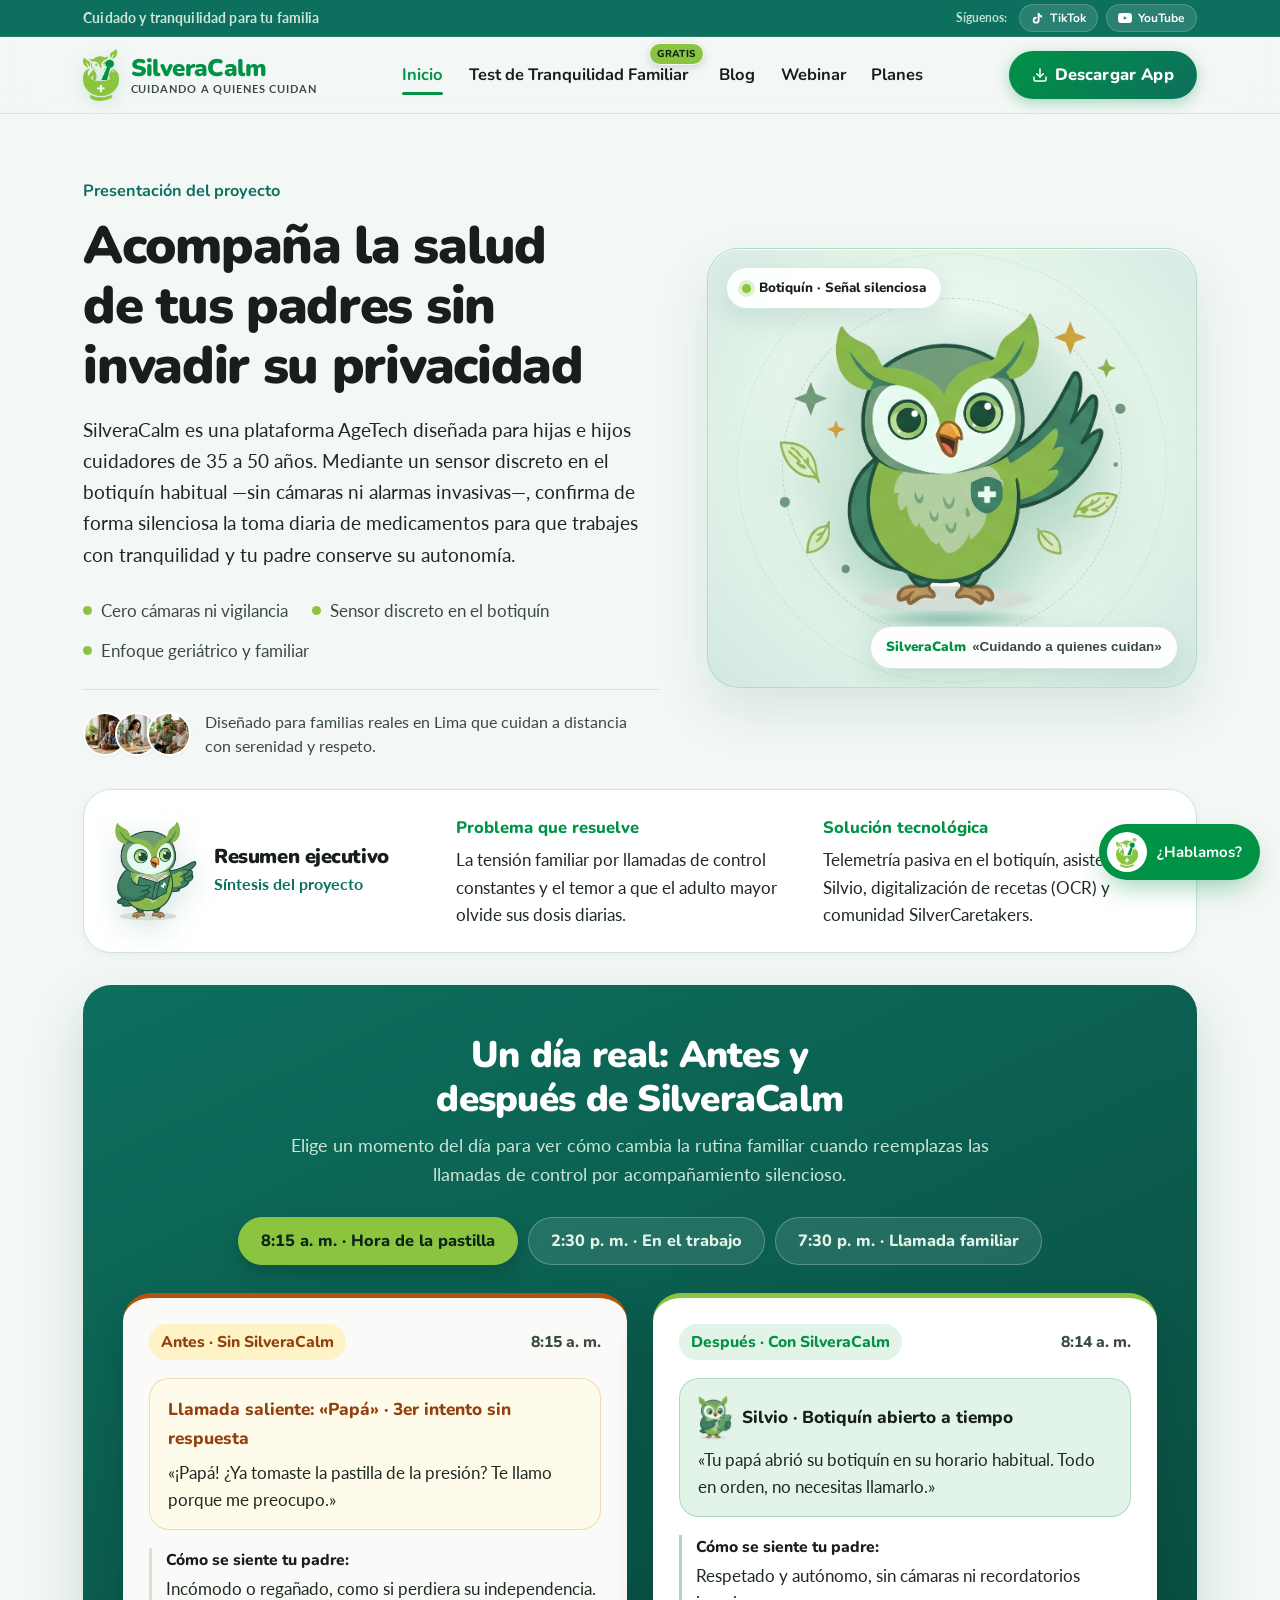
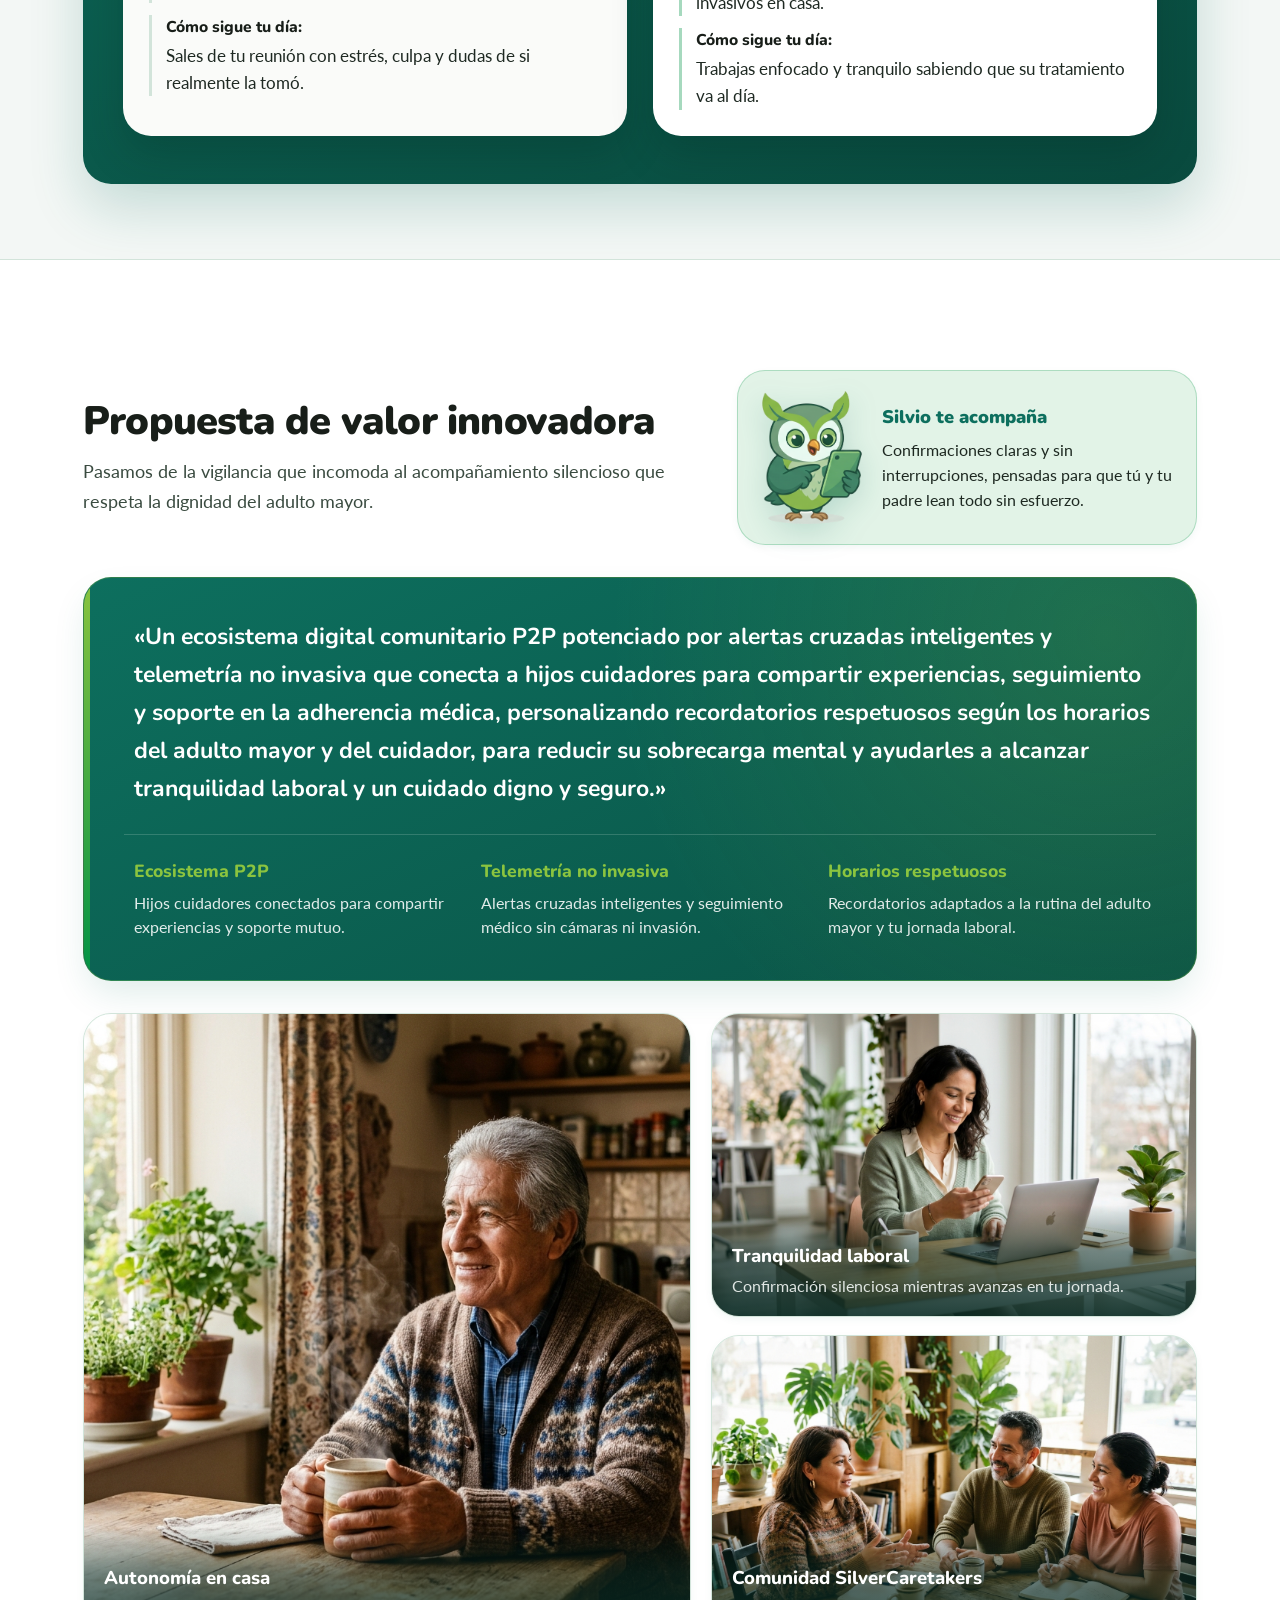
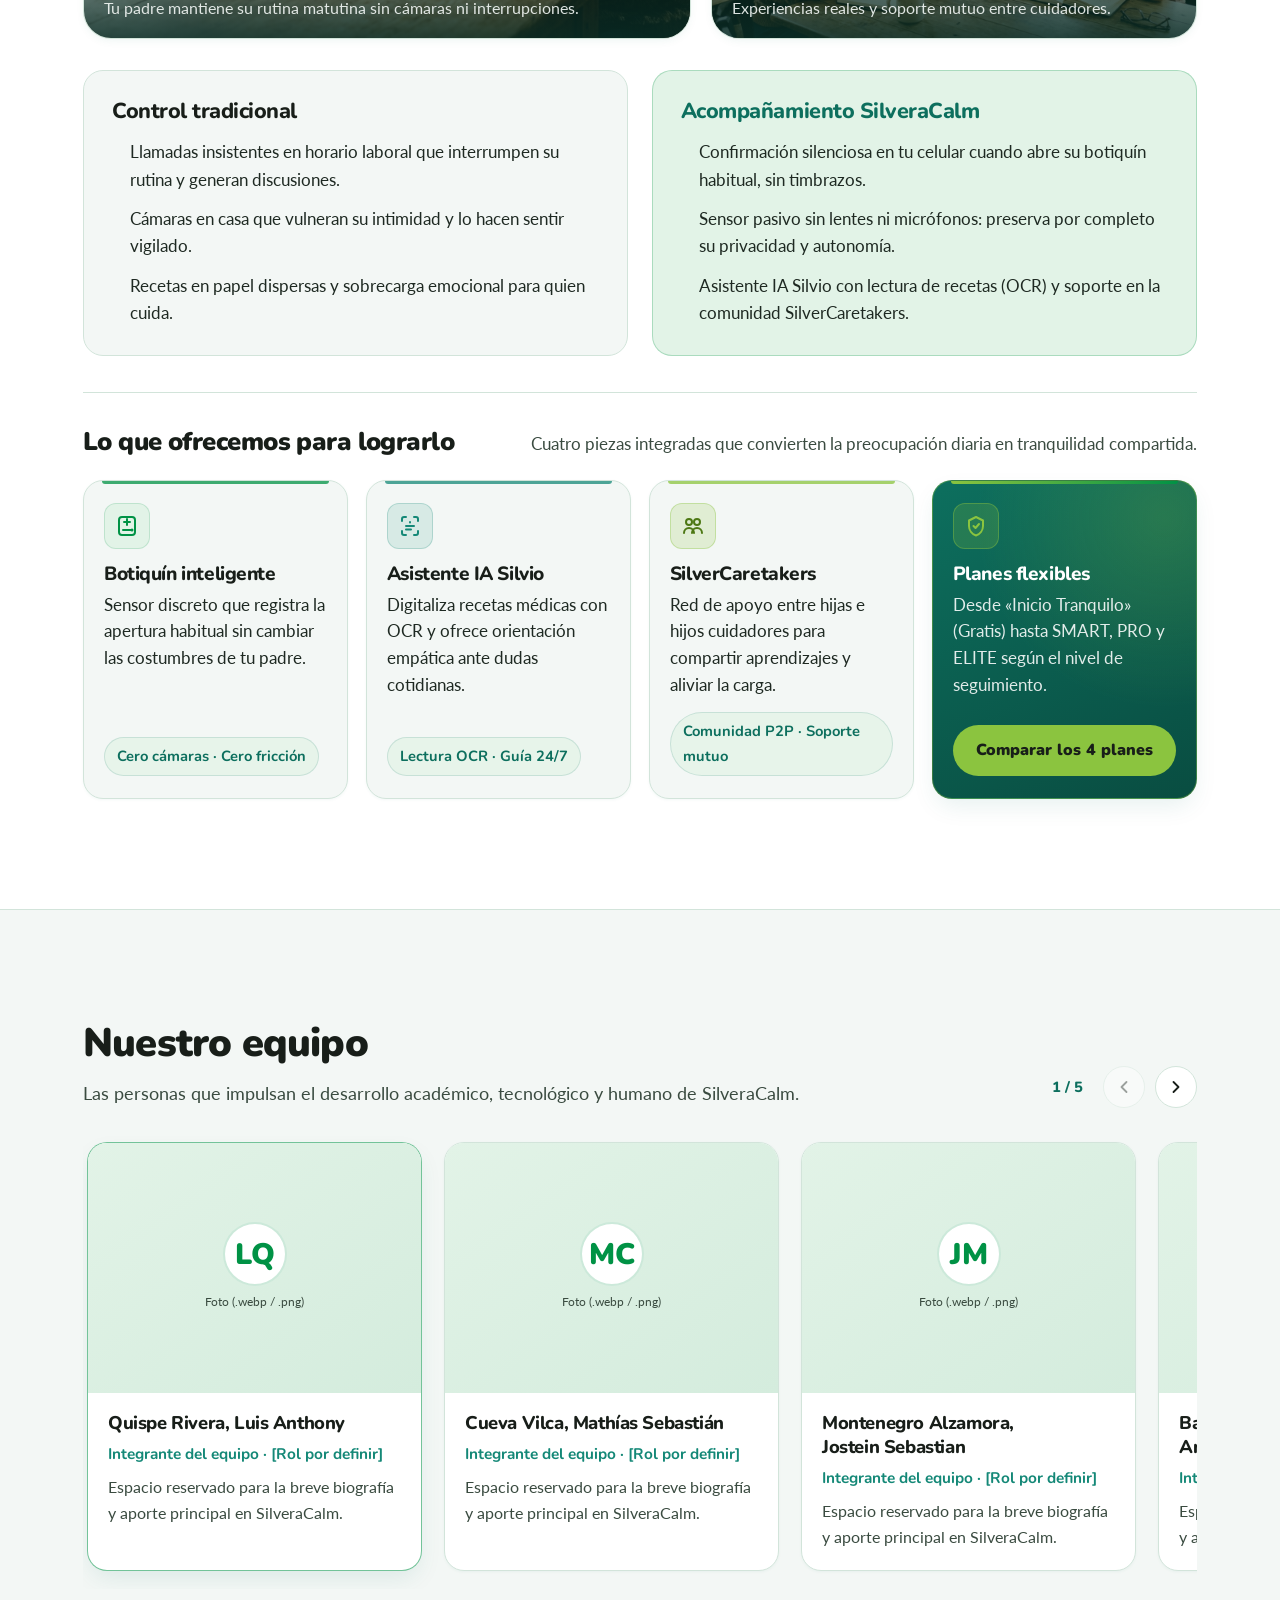
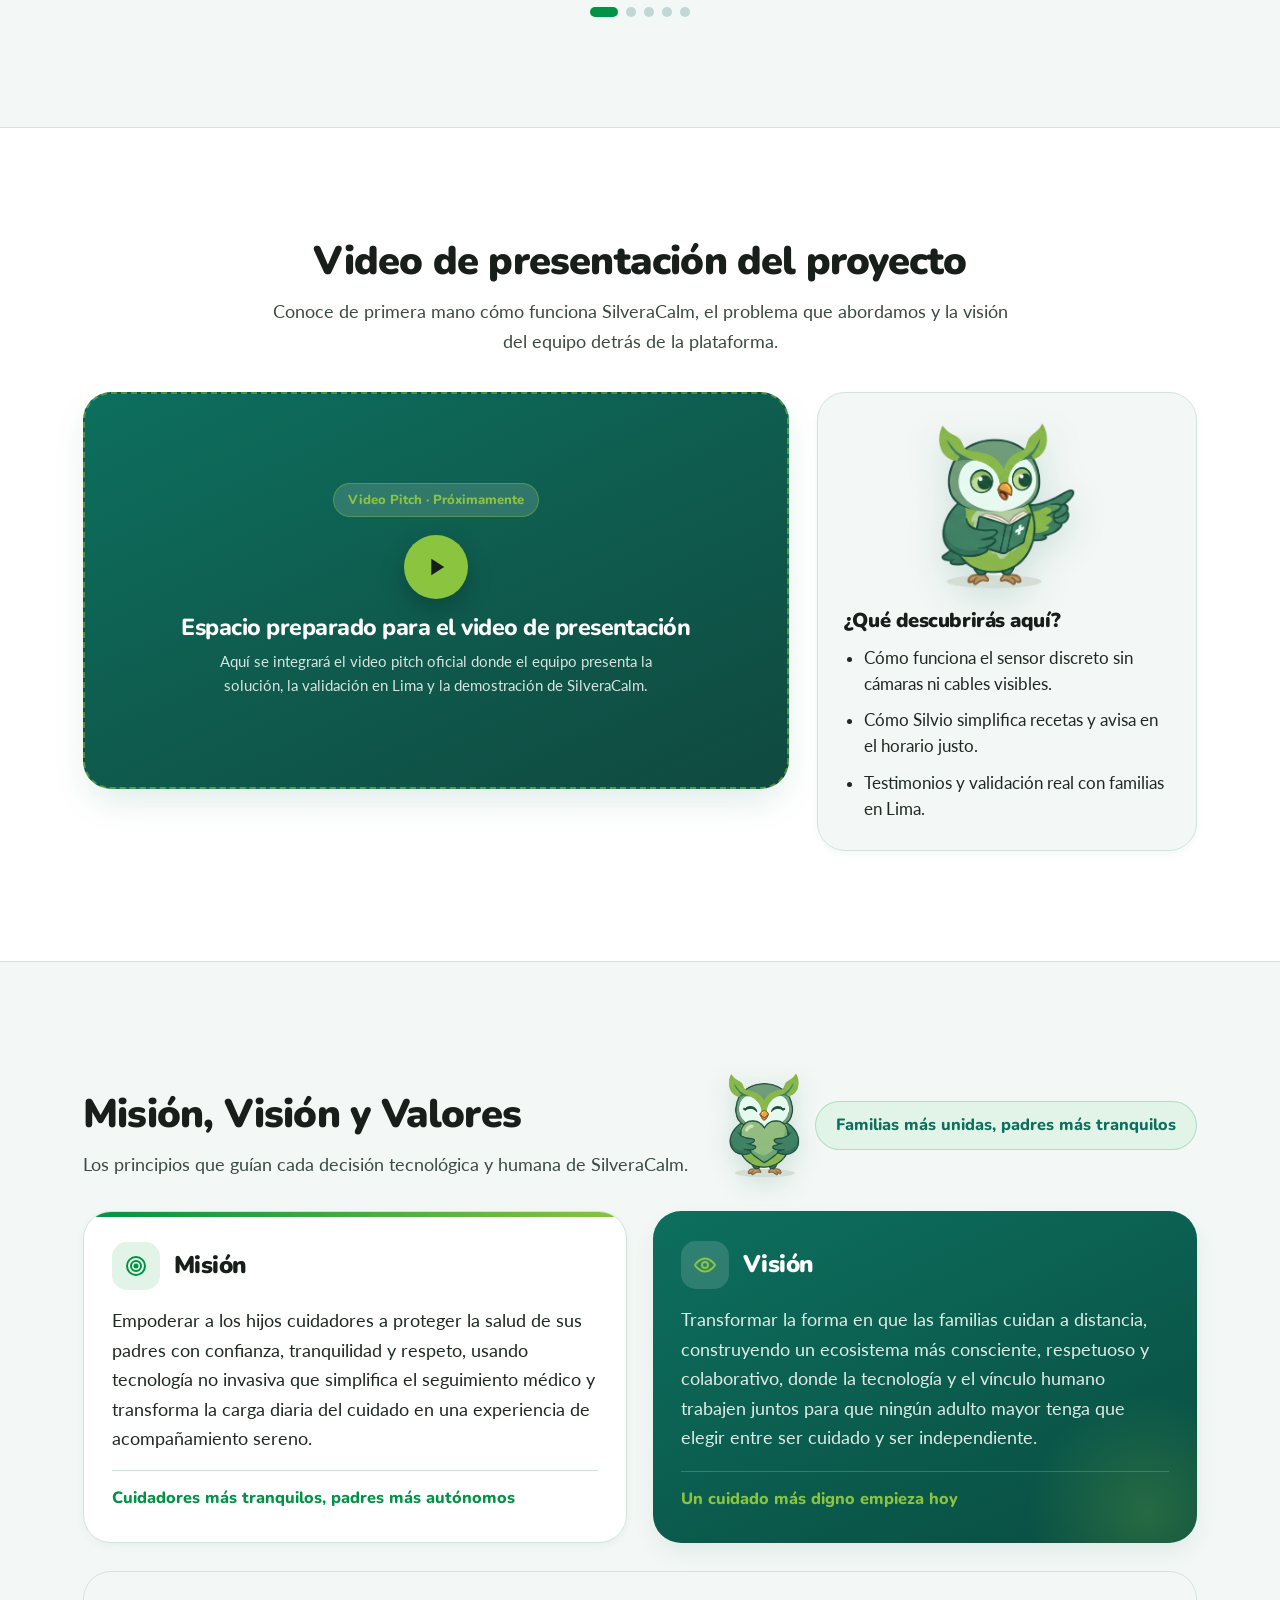
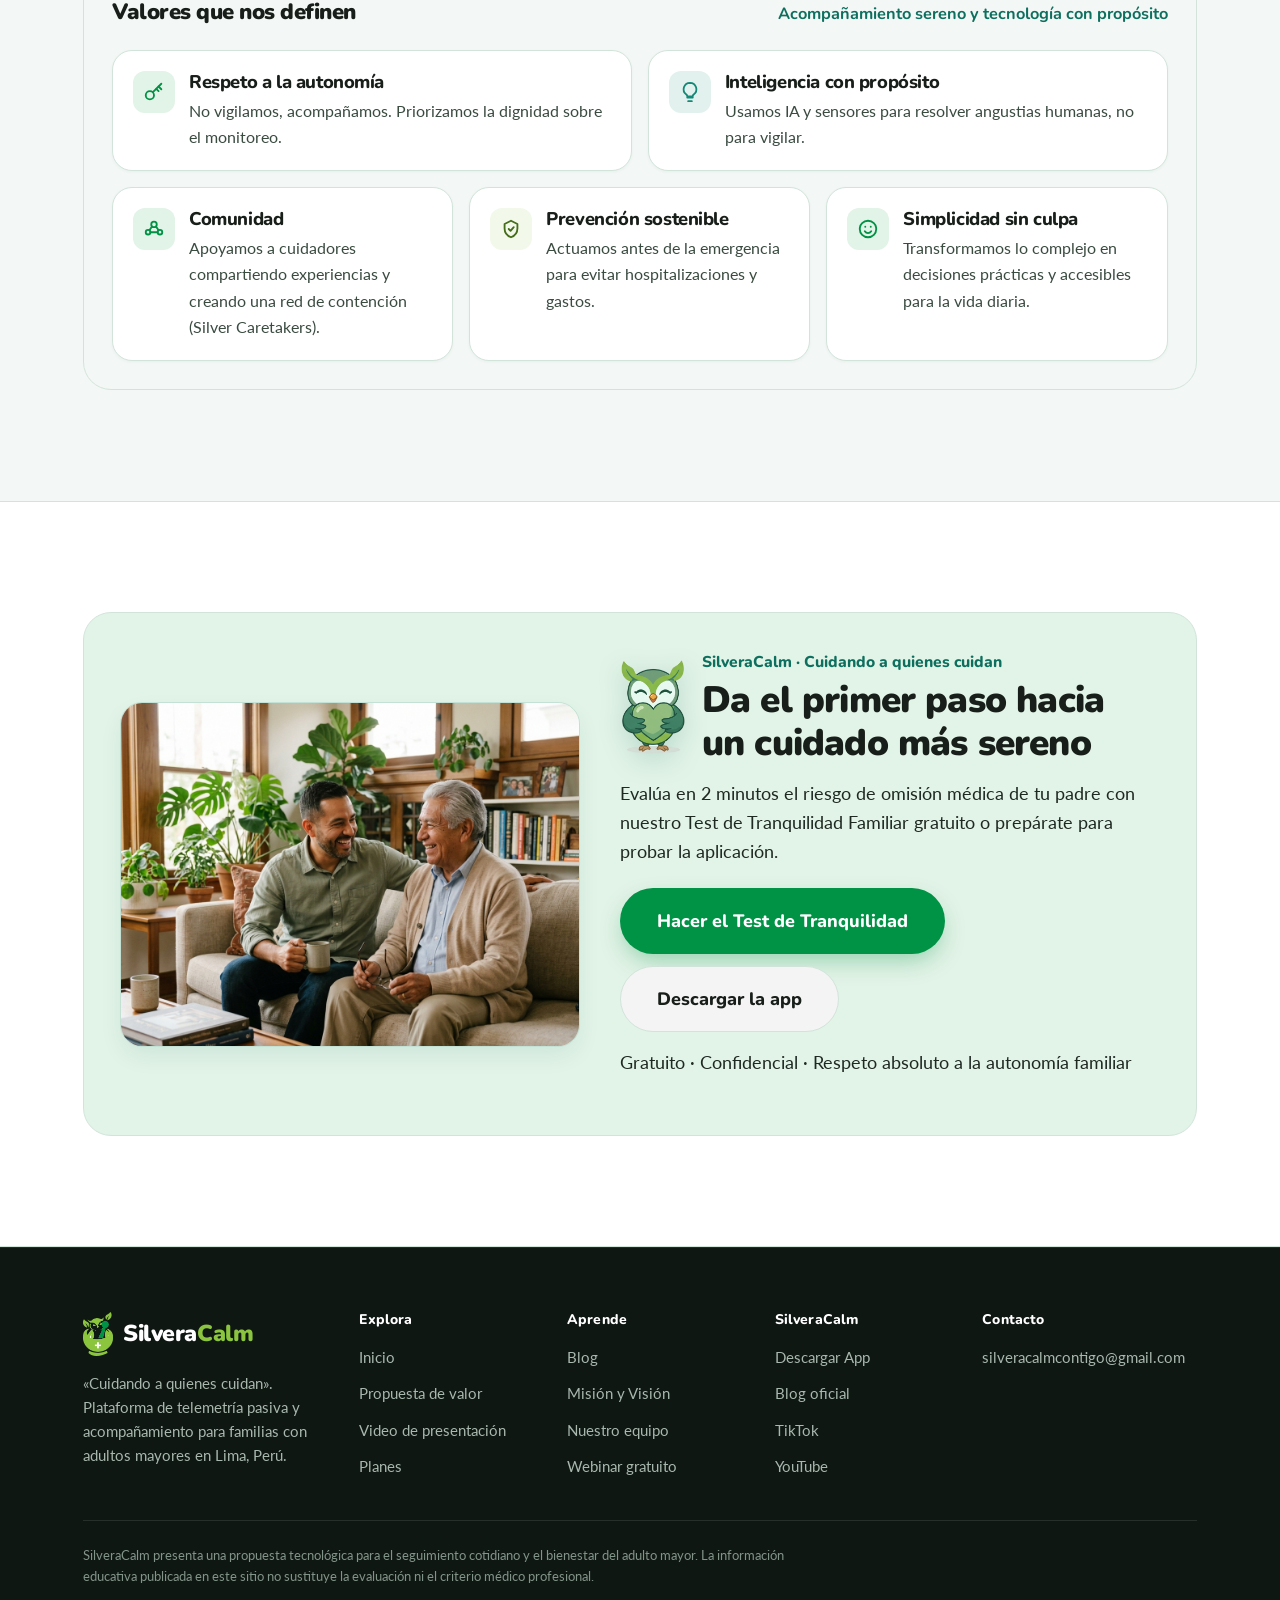
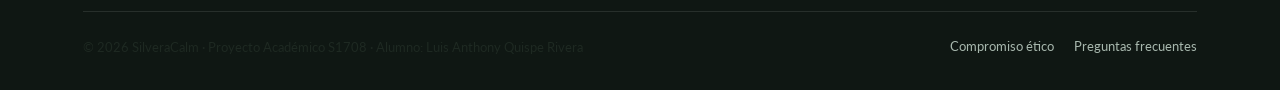
==== commit 85d0e4d3: "cambiado total landing page, profesional duracion 10 horas" ====
--- a/index.html
+++ b/index.html
@@ -46,43 +46,6 @@
         "name": "SilveraCalm",
         "inLanguage": "es-PE",
         "publisher": { "@id": "https://silveracalm.u20231b869.workers.dev/#org" }
-      },
-      {
-        "@type": "FAQPage",
-        "mainEntity": [
-          {
-            "@type": "Question",
-            "name": "¿El test tiene algún costo o compromiso?",
-            "acceptedAnswer": {
-              "@type": "Answer",
-              "text": "No, es 100% gratuito. Su propósito es orientarte, evaluar el nivel de sobrecarga que experimentas como cuidador o cuidadora, y brindarte herramientas inmediatas sin cobros ocultos."
-            }
-          },
-          {
-            "@type": "Question",
-            "name": "¿Implica instalar cámaras en casa de mi papá?",
-            "acceptedAnswer": {
-              "@type": "Answer",
-              "text": "Nunca. En SilveraCalm defendemos la autonomía de los adultos mayores. Empleamos telemetría pasiva: un sensor discreto en su botiquín registra de manera silenciosa las aperturas sin invadir su intimidad ni vigilarlo."
-            }
-          },
-          {
-            "@type": "Question",
-            "name": "Mi papá no se lleva bien con la tecnología, ¿igual funciona?",
-            "acceptedAnswer": {
-              "@type": "Answer",
-              "text": "Por supuesto. Tu padre no tiene que interactuar con pantallas, instalar aplicaciones ni presionar botones complejos. Sigue su rutina diaria abriendo su botiquín habitual como siempre lo ha hecho."
-            }
-          },
-          {
-            "@type": "Question",
-            "name": "¿Qué pasa si se cae la conexión de internet en su casa?",
-            "acceptedAnswer": {
-              "@type": "Answer",
-              "text": "El dispositivo almacena los registros de manera local y encriptada en su memoria interna, y se sincroniza automáticamente con tu aplicación tan pronto se reanuda la conexión."
-            }
-          }
-        ]
       },
       {
         "@type": "Event",
@@ -123,12 +86,28 @@
   <link rel="stylesheet" href="assets/css/styles.css" />
   <link rel="stylesheet" href="assets/css/chat.css" />
 </head>
-<body>
+<body class="sc-landing">
 
   <a class="skip-link" href="#contenido">Saltar al contenido</a>
 
   <!-- ================= HEADER ================= -->
   <header class="site-header" id="top">
+    <div class="top-bar">
+      <div class="container top-bar-inner">
+        <span class="top-bar-note">Cuidado y tranquilidad para tu familia</span>
+        <div class="top-bar-social" aria-label="Redes sociales de SilveraCalm">
+          <span class="top-bar-label">Síguenos:</span>
+          <a href="https://www.tiktok.com/@silveracalmcontigo1" class="social-pill-link" target="_blank" rel="noopener noreferrer" aria-label="TikTok de SilveraCalm">
+            <svg width="13" height="13" viewBox="0 0 24 24" fill="currentColor" aria-hidden="true"><path d="M19.59 6.69a4.83 4.83 0 0 1-3.77-4.25V2h-3.45v13.67a2.89 2.89 0 0 1-2.88 2.5 2.89 2.89 0 0 1-2.89-2.89 2.89 2.89 0 0 1 2.89-2.89c.28 0 .54.04.79.1v-3.5a6.37 6.37 0 0 0-.79-.05A6.34 6.34 0 0 0 3.15 15a6.34 6.34 0 0 0 6.34 6.34 6.34 6.34 0 0 0 6.34-6.34V8.87a8.16 8.16 0 0 0 4.76 1.52v-3.4a4.85 4.85 0 0 1-1-.3z"/></svg>
+            <span>TikTok</span>
+          </a>
+          <a href="https://www.youtube.com/@SilveraCalmContigo" class="social-pill-link" target="_blank" rel="noopener noreferrer" aria-label="YouTube de SilveraCalm">
+            <svg width="14" height="14" viewBox="0 0 24 24" fill="currentColor" aria-hidden="true"><path d="M23.5 6.19a3.02 3.02 0 0 0-2.12-2.14C19.5 3.5 12 3.5 12 3.5s-7.5 0-9.38.55A3.02 3.02 0 0 0 .5 6.19 31.6 31.6 0 0 0 0 12a31.6 31.6 0 0 0 .5 5.81 3.02 3.02 0 0 0 2.12 2.14c1.88.55 9.38.55 9.38.55s7.5 0 9.38-.55a3.02 3.02 0 0 0 2.12-2.14A31.6 31.6 0 0 0 24 12a31.6 31.6 0 0 0-.5-5.81zM9.75 15.02V8.98L15.5 12l-5.75 3.02z"/></svg>
+            <span>YouTube</span>
+          </a>
+        </div>
+      </div>
+    </div>
     <div class="container header-inner">
       <a href="#hero" class="brand" aria-label="SilveraCalm, ir al inicio">
         <img src="assets/img/logo-silveracalm.png" alt="" class="brand-logo" width="40" height="58" />
@@ -139,21 +118,17 @@
       </a>
 
       <nav class="nav-desktop" aria-label="Principal">
-        <a href="#beneficios">Beneficios</a>
-        <a href="#como-funciona">Utilidad</a>
-        <a href="#">Planes</a>
-        <a href="#historias">Historias</a>
-        <a href="#blog">Blog</a>
-        <a href="#faq">Preguntas</a>
+        <a href="#top" class="nav-link-active" aria-current="page">Inicio</a>
+        <a href="#" class="nav-link-featured" data-test-cta>Test de Tranquilidad Familiar <span class="nav-badge-free">Gratis</span></a>
+        <a href="blog.html">Blog</a>
+        <a href="webinar.html">Webinar</a>
+        <a href="planes.html">Planes</a>
       </nav>
 
       <div class="header-actions">
-        <a href="#" class="btn btn-header-download hide-mobile">
+        <a href="#" class="btn btn-primary btn-header-download is-primary hide-mobile" data-download-cta>
           <svg class="download-icon" width="16" height="16" viewBox="0 0 24 24" fill="none" stroke="currentColor" stroke-width="2.2" stroke-linecap="round" stroke-linejoin="round" aria-hidden="true"><path d="M21 15v4a2 2 0 0 1-2 2H5a2 2 0 0 1-2-2v-4"/><polyline points="7 10 12 15 17 10"/><line x1="12" y1="15" x2="12" y2="3"/></svg>
-          <span>Descargar</span>
-        </a>
-        <a href="webinar.html" class="btn btn-primary btn-sm btn-header-webinar hide-mobile">
-          <span class="badge-pulse-dot" aria-hidden="true"></span> Webinar <span class="btn-arrow" aria-hidden="true">→</span>
+          <span>Descargar App</span>
         </a>
         <button type="button" class="menu-toggle" id="menuToggle" aria-label="Abrir menú" aria-expanded="false" aria-controls="mobileMenu">
           <svg class="icon-open" width="24" height="24" viewBox="0 0 24 24" fill="none" stroke="currentColor" stroke-width="2" stroke-linecap="round"><path d="M4 6h16M4 12h16M4 18h16"/></svg>
@@ -163,19 +138,15 @@
     </div>
 
     <nav class="nav-mobile" id="mobileMenu" aria-label="Menú móvil" hidden>
-      <a href="#beneficios">Beneficios</a>
-      <a href="#como-funciona">Utilidad</a>
-      <a href="#">Planes</a>
-      <a href="#historias">Historias</a>
-      <a href="#blog">Blog</a>
-      <a href="#faq">Preguntas</a>
+      <a href="#top" class="nav-link-active" aria-current="page">Inicio</a>
+      <a href="#" class="nav-link-featured" data-test-cta>Test de Tranquilidad Familiar <span class="nav-badge-free">Gratis</span></a>
+      <a href="blog.html">Blog</a>
+      <a href="webinar.html">Webinar</a>
+      <a href="planes.html">Planes</a>
       <div class="nav-mobile-actions">
-        <a href="#" class="btn btn-header-download btn-block">
+        <a href="#" class="btn btn-primary btn-block btn-header-download is-primary" data-download-cta>
           <svg class="download-icon" width="16" height="16" viewBox="0 0 24 24" fill="none" stroke="currentColor" stroke-width="2.2" stroke-linecap="round" stroke-linejoin="round" aria-hidden="true"><path d="M21 15v4a2 2 0 0 1-2 2H5a2 2 0 0 1-2-2v-4"/><polyline points="7 10 12 15 17 10"/><line x1="12" y1="15" x2="12" y2="3"/></svg>
-          <span>Descargar</span>
-        </a>
-        <a href="webinar.html" class="btn btn-primary btn-block btn-header-webinar">
-          <span class="badge-pulse-dot" aria-hidden="true"></span> Webinar <span class="btn-arrow" aria-hidden="true">→</span>
+          <span>Descargar App</span>
         </a>
       </div>
     </nav>
@@ -183,402 +154,689 @@
 
   <main id="contenido">
 
-    <!-- ================= HERO ================= -->
-    <section class="hero" id="hero">
-      <!-- Capas de resplandor orgánico etéreo -->
-      <div class="hero-blobs-layer" aria-hidden="true">
-        <div class="hero-blob hero-blob--salvia"></div>
-        <div class="hero-blob hero-blob--lavanda"></div>
-      </div>
-
-      <div class="container hero-grid">
-        <div class="hero-copy">
-          <span class="badge badge-secondary">
-            <span class="badge-pulse-dot" aria-hidden="true"></span>
-            Test de Tranquilidad Familiar · 2 min
-          </span>
-
-          <h1>
-            Cuidar a quien te cuidó <span class="text-primary-soft">no tiene por qué costar tu paz mental</span> ni su dignidad
-          </h1>
-
-          <p class="lead">
-            Responde un test gratuito de 2 minutos y recibe un diagnóstico del riesgo de omisión médica de tu papá, con recomendaciones para acompañarlo según su rutina y tu jornada laboral.
-          </p>
-
-          <div class="hero-actions">
-            <a href="#" class="btn btn-primary btn-lg" data-test-cta>
-              Hacer el test gratuito <span class="btn-arrow" aria-hidden="true">→</span>
-            </a>
-            <a href="#como-funciona" class="btn btn-ghost btn-lg">Ver cómo funciona</a>
-          </div>
-
-          <ul class="trust-pills" aria-label="Garantías">
-            <li>
-              <svg width="15" height="15" viewBox="0 0 24 24" fill="none" stroke="currentColor" stroke-width="2" aria-hidden="true"><rect x="5" y="11" width="14" height="10" rx="2"/><path d="M8 11V7a4 4 0 0 1 8 0v4"/></svg>
-              100% confidencial
+    <!-- ================= 1. PRESENTACIÓN DEL PROYECTO (HERO + LOGO MONUMENTAL + ANTES Y DESPUÉS) ================= -->
+    <section class="sc-hero" id="proyecto">
+      <div class="container">
+        <div class="sc-hero-grid">
+          <div class="sc-hero-copy">
+            <p class="sc-context-line">Presentación del proyecto</p>
+
+            <h1>Acompaña la salud de tus padres sin invadir su privacidad</h1>
+
+            <p class="sc-lead">
+              SilveraCalm es una plataforma AgeTech diseñada para hijas e hijos cuidadores de 35 a 50 años. Mediante un sensor discreto en el botiquín habitual —sin cámaras ni alarmas invasivas—, confirma de forma silenciosa la toma diaria de medicamentos para que trabajes con tranquilidad y tu padre conserve su autonomía.
+            </p>
+
+            <ul class="sc-guarantees" aria-label="Pilares del proyecto">
+              <li>Cero cámaras ni vigilancia</li>
+              <li>Sensor discreto en el botiquín</li>
+              <li>Enfoque geriátrico y familiar</li>
+            </ul>
+
+            <div class="sc-hero-human-strip">
+              <div class="sc-hero-avatars" aria-hidden="true">
+                <img src="assets/img/scenes/adulto-mayor-autonomo.jpg" alt="" width="44" height="44" />
+                <img src="assets/img/scenes/cuidador-tranquilidad-laboral.jpg" alt="" width="44" height="44" />
+                <img src="assets/img/scenes/vinculo-familiar-sereno.jpg" alt="" width="44" height="44" />
+              </div>
+              <p>Diseñado para familias reales en Lima que cuidan a distancia con serenidad y respeto.</p>
+            </div>
+          </div>
+
+          <div class="sc-silvio-stage" aria-label="Silvio, mascota e identidad visual de SilveraCalm">
+            <div class="sc-silvio-aura" aria-hidden="true">
+              <span class="sc-silvio-ring sc-silvio-ring--outer"></span>
+              <span class="sc-silvio-ring sc-silvio-ring--inner"></span>
+              <span class="sc-silvio-halo"></span>
+            </div>
+
+            <div class="sc-silvio-pill sc-silvio-pill--top">
+              <span class="sc-silvio-dot" aria-hidden="true"></span>
+              <span>Botiquín · Señal silenciosa</span>
+            </div>
+
+            <div class="sc-silvio-figure">
+              <img
+                src="assets/img/silvio/silvio-saludo.png"
+                alt="Silvio, búho mascota de SilveraCalm saludando con su insignia de cuidado"
+                class="sc-silvio-hero-img"
+                width="360"
+                height="313"
+              />
+              <div class="sc-silvio-pedestal" aria-hidden="true"></div>
+            </div>
+
+            <div class="sc-silvio-pill sc-silvio-pill--bottom">
+              <strong>SilveraCalm</strong>
+              <span>«Cuidando a quienes cuidan»</span>
+            </div>
+          </div>
+        </div>
+
+        <aside class="sc-exec-strip" aria-label="Resumen ejecutivo de SilveraCalm">
+          <div class="sc-exec-strip-title">
+            <img
+              src="assets/img/silvio/silvio-guia.png"
+              alt="Silvio señalando el resumen ejecutivo del proyecto"
+              class="sc-exec-mascot"
+              width="86"
+              height="105"
+            />
+            <div>
+              <h2>Resumen ejecutivo</h2>
+              <p>Síntesis del proyecto</p>
+            </div>
+          </div>
+          <dl class="sc-exec-strip-grid">
+            <div class="sc-exec-item">
+              <dt>Problema que resuelve</dt>
+              <dd>La tensión familiar por llamadas de control constantes y el temor a que el adulto mayor olvide sus dosis diarias.</dd>
+            </div>
+            <div class="sc-exec-item">
+              <dt>Solución tecnológica</dt>
+              <dd>Telemetría pasiva en el botiquín, asistente IA Silvio, digitalización de recetas (OCR) y comunidad SilverCaretakers.</dd>
+            </div>
+          </dl>
+        </aside>
+
+        <!-- Sub-bloque integrado: Ejemplo Antes y Después -->
+        <div class="sc-hero-ba" id="antes-despues" data-reveal>
+          <header class="sc-ba-head">
+            <h2>Un día real: Antes y después de SilveraCalm</h2>
+            <p>Elige un momento del día para ver cómo cambia la rutina familiar cuando reemplazas las llamadas de control por acompañamiento silencioso.</p>
+          </header>
+
+          <div class="sc-ba-tabs" role="tablist" aria-label="Momentos del día para comparar antes y después">
+            <button type="button" class="sc-ba-tab is-active" role="tab" aria-selected="true" data-ba-tab="morning">
+              8:15 a. m. · Hora de la pastilla
+            </button>
+            <button type="button" class="sc-ba-tab" role="tab" aria-selected="false" data-ba-tab="afternoon">
+              2:30 p. m. · En el trabajo
+            </button>
+            <button type="button" class="sc-ba-tab" role="tab" aria-selected="false" data-ba-tab="night">
+              7:30 p. m. · Llamada familiar
+            </button>
+          </div>
+
+          <div class="sc-ba-grid">
+            <article class="sc-ba-card sc-ba-card--before" aria-live="polite">
+              <div class="sc-ba-card-top">
+                <span class="sc-ba-badge sc-ba-badge--before">Antes · Sin SilveraCalm</span>
+                <span class="sc-ba-time" id="baBeforeTime">8:15 a. m.</span>
+              </div>
+
+              <div class="sc-ba-mock sc-ba-mock--before">
+                <div class="sc-ba-mock-title" id="baBeforeEvent">Llamada saliente: «Papá» · 3er intento sin respuesta</div>
+                <p class="sc-ba-mock-quote" id="baBeforeQuote">«¡Papá! ¿Ya tomaste la pastilla de la presión? Te llamo porque me preocupo.»</p>
+              </div>
+
+              <ul class="sc-ba-outcomes">
+                <li>
+                  <strong>Cómo se siente tu padre:</strong>
+                  <span id="baBeforeParent">Incómodo o regañado, como si perdiera su independencia.</span>
+                </li>
+                <li>
+                  <strong>Cómo sigue tu día:</strong>
+                  <span id="baBeforeChild">Sales de tu reunión con estrés, culpa y dudas de si realmente la tomó.</span>
+                </li>
+              </ul>
+            </article>
+
+            <article class="sc-ba-card sc-ba-card--after" aria-live="polite">
+              <div class="sc-ba-card-top">
+                <span class="sc-ba-badge sc-ba-badge--after">Después · Con SilveraCalm</span>
+                <span class="sc-ba-time" id="baAfterTime">8:14 a. m.</span>
+              </div>
+
+              <div class="sc-ba-mock sc-ba-mock--after">
+                <div class="sc-ba-mock-brand">
+                  <img src="assets/img/silvio/silvio-app.png" alt="" width="34" height="45" aria-hidden="true" />
+                  <span class="sc-ba-mock-title" id="baAfterEvent">Silvio · Botiquín abierto a tiempo</span>
+                </div>
+                <p class="sc-ba-mock-quote" id="baAfterQuote">«Tu papá abrió su botiquín en su horario habitual. Todo en orden, no necesitas llamarlo.»</p>
+              </div>
+
+              <ul class="sc-ba-outcomes">
+                <li>
+                  <strong>Cómo se siente tu padre:</strong>
+                  <span id="baAfterParent">Respetado y autónomo, sin cámaras ni recordatorios invasivos en casa.</span>
+                </li>
+                <li>
+                  <strong>Cómo sigue tu día:</strong>
+                  <span id="baAfterChild">Trabajas enfocado y tranquilo sabiendo que su tratamiento va al día.</span>
+                </li>
+              </ul>
+            </article>
+          </div>
+        </div>
+      </div>
+    </section>
+
+    <!-- ================= 2. PROPUESTA DE VALOR INNOVADORA ================= -->
+    <section class="section section-white" id="propuesta-valor">
+      <div class="container">
+        <div class="sc-vp-head-split" data-reveal>
+          <header class="sc-section-head sc-section-head--flush">
+            <h2>Propuesta de valor innovadora</h2>
+            <p>Pasamos de la vigilancia que incomoda al acompañamiento silencioso que respeta la dignidad del adulto mayor.</p>
+          </header>
+
+          <aside class="sc-mascot-callout" aria-label="Mensaje de Silvio sobre la propuesta de valor">
+            <img
+              src="assets/img/silvio/silvio-app.png"
+              alt="Silvio revisando el seguimiento tranquilo desde el celular"
+              class="sc-mascot-callout-img"
+              width="104"
+              height="137"
+              loading="lazy"
+            />
+            <div class="sc-mascot-callout-bubble">
+              <strong>Silvio te acompaña</strong>
+              <p>Confirmaciones claras y sin interrupciones, pensadas para que tú y tu padre lean todo sin esfuerzo.</p>
+            </div>
+          </aside>
+        </div>
+
+        <article class="sc-vp-manifesto" aria-label="Declaración de propuesta de valor" data-reveal>
+          <blockquote class="sc-vp-quote">
+            «Un ecosistema digital comunitario P2P potenciado por alertas cruzadas inteligentes y telemetría no invasiva que conecta a hijos cuidadores para compartir experiencias, seguimiento y soporte en la adherencia médica, personalizando recordatorios respetuosos según los horarios del adulto mayor y del cuidador, para reducir su sobrecarga mental y ayudarles a alcanzar tranquilidad laboral y un cuidado digno y seguro.»
+          </blockquote>
+          <div class="sc-vp-anatomy">
+            <div class="sc-vp-node">
+              <strong>Ecosistema P2P</strong>
+              <span>Hijos cuidadores conectados para compartir experiencias y soporte mutuo.</span>
+            </div>
+            <div class="sc-vp-node">
+              <strong>Telemetría no invasiva</strong>
+              <span>Alertas cruzadas inteligentes y seguimiento médico sin cámaras ni invasión.</span>
+            </div>
+            <div class="sc-vp-node">
+              <strong>Horarios respetuosos</strong>
+              <span>Recordatorios adaptados a la rutina del adulto mayor y tu jornada laboral.</span>
+            </div>
+          </div>
+        </article>
+
+        <div class="sc-human-mosaic" aria-label="Escenas reales de acompañamiento familiar" data-reveal>
+          <figure class="sc-mosaic-card sc-mosaic-card--lead">
+            <img
+              src="assets/img/scenes/adulto-mayor-autonomo.jpg"
+              alt="Adulto mayor independiente tomando su desayuno en casa con serenidad"
+              loading="lazy"
+            />
+            <figcaption class="sc-mosaic-caption">
+              <strong>Autonomía en casa</strong>
+              <span>Tu padre mantiene su rutina matutina sin cámaras ni interrupciones.</span>
+            </figcaption>
+          </figure>
+
+          <div class="sc-mosaic-stack">
+            <figure class="sc-mosaic-card">
+              <img
+                src="assets/img/scenes/cuidador-tranquilidad-laboral.jpg"
+                alt="Hija cuidadora trabajando tranquila en su oficina mientras consulta su celular"
+                loading="lazy"
+              />
+              <figcaption class="sc-mosaic-caption">
+                <strong>Tranquilidad laboral</strong>
+                <span>Confirmación silenciosa mientras avanzas en tu jornada.</span>
+              </figcaption>
+            </figure>
+
+            <figure class="sc-mosaic-card">
+              <img
+                src="assets/img/scenes/comunidad-cuidadores.jpg"
+                alt="Grupo de hijos cuidadores compartiendo experiencias en comunidad"
+                loading="lazy"
+              />
+              <figcaption class="sc-mosaic-caption">
+                <strong>Comunidad SilverCaretakers</strong>
+                <span>Experiencias reales y soporte mutuo entre cuidadores.</span>
+              </figcaption>
+            </figure>
+          </div>
+        </div>
+
+        <div class="sc-compare-grid" data-reveal>
+          <article class="sc-compare-panel sc-compare-panel--old">
+            <h3>Control tradicional</h3>
+            <ul>
+              <li>Llamadas insistentes en horario laboral que interrumpen su rutina y generan discusiones.</li>
+              <li>Cámaras en casa que vulneran su intimidad y lo hacen sentir vigilado.</li>
+              <li>Recetas en papel dispersas y sobrecarga emocional para quien cuida.</li>
+            </ul>
+          </article>
+
+          <article class="sc-compare-panel sc-compare-panel--new">
+            <h3>Acompañamiento SilveraCalm</h3>
+            <ul>
+              <li>Confirmación silenciosa en tu celular cuando abre su botiquín habitual, sin timbrazos.</li>
+              <li>Sensor pasivo sin lentes ni micrófonos: preserva por completo su privacidad y autonomía.</li>
+              <li>Asistente IA Silvio con lectura de recetas (OCR) y soporte en la comunidad SilverCaretakers.</li>
+            </ul>
+          </article>
+        </div>
+
+        <div class="sc-pillars-showcase" data-reveal>
+          <div class="sc-pillars-intro">
+            <h3>Lo que ofrecemos para lograrlo</h3>
+            <p>Cuatro piezas integradas que convierten la preocupación diaria en tranquilidad compartida.</p>
+          </div>
+
+          <div class="sc-pillars-strip">
+            <article class="sc-pillar sc-pillar--sensor">
+              <div class="sc-pillar-icon" aria-hidden="true">
+                <svg width="24" height="24" viewBox="0 0 24 24" fill="none" stroke="currentColor" stroke-width="2" stroke-linecap="round" stroke-linejoin="round">
+                  <rect x="4" y="3" width="16" height="18" rx="3"/>
+                  <path d="M9 8h6M12 5v6"/>
+                  <path d="M8 16h8"/>
+                  <circle cx="17" cy="16" r="1.5" fill="currentColor" stroke="none"/>
+                </svg>
+              </div>
+              <div class="sc-pillar-body">
+                <h4>Botiquín inteligente</h4>
+                <p>Sensor discreto que registra la apertura habitual sin cambiar las costumbres de tu padre.</p>
+              </div>
+              <span class="sc-pillar-meta">Cero cámaras · Cero fricción</span>
+            </article>
+
+            <article class="sc-pillar sc-pillar--silvio">
+              <div class="sc-pillar-icon" aria-hidden="true">
+                <svg width="24" height="24" viewBox="0 0 24 24" fill="none" stroke="currentColor" stroke-width="2" stroke-linecap="round" stroke-linejoin="round">
+                  <path d="M4 7V5a2 2 0 0 1 2-2h2M16 3h2a2 2 0 0 1 2 2v2M20 17v2a2 2 0 0 1-2 2h-2M8 21H6a2 2 0 0 1-2-2v-2"/>
+                  <path d="M8 12h8M8 15.5h5"/>
+                  <path d="M12 8.5V8"/>
+                </svg>
+              </div>
+              <div class="sc-pillar-body">
+                <h4>Asistente IA Silvio</h4>
+                <p>Digitaliza recetas médicas con OCR y ofrece orientación empática ante dudas cotidianas.</p>
+              </div>
+              <span class="sc-pillar-meta">Lectura OCR · Guía 24/7</span>
+            </article>
+
+            <article class="sc-pillar sc-pillar--community">
+              <div class="sc-pillar-icon" aria-hidden="true">
+                <svg width="24" height="24" viewBox="0 0 24 24" fill="none" stroke="currentColor" stroke-width="2" stroke-linecap="round" stroke-linejoin="round">
+                  <circle cx="8" cy="8" r="3"/>
+                  <circle cx="16" cy="8" r="3"/>
+                  <path d="M3 19c0-2.8 2.2-5 5-5s5 2.2 5 5"/>
+                  <path d="M11 19c0-2.8 2.2-5 5-5s5 2.2 5 5"/>
+                </svg>
+              </div>
+              <div class="sc-pillar-body">
+                <h4>SilverCaretakers</h4>
+                <p>Red de apoyo entre hijas e hijos cuidadores para compartir aprendizajes y aliviar la carga.</p>
+              </div>
+              <span class="sc-pillar-meta">Comunidad P2P · Soporte mutuo</span>
+            </article>
+
+            <article class="sc-pillar sc-pillar--plans">
+              <div class="sc-pillar-icon" aria-hidden="true">
+                <svg width="24" height="24" viewBox="0 0 24 24" fill="none" stroke="currentColor" stroke-width="2" stroke-linecap="round" stroke-linejoin="round">
+                  <path d="M12 3l7 3.5v5.5c0 4.5-3 8.2-7 9.5-4-1.3-7-5-7-9.5V6.5L12 3z"/>
+                  <path d="M9.5 12l2 2 3.5-4"/>
+                </svg>
+              </div>
+              <div class="sc-pillar-body">
+                <h4>Planes flexibles</h4>
+                <p>Desde «Inicio Tranquilo» (Gratis) hasta SMART, PRO y ELITE según el nivel de seguimiento.</p>
+              </div>
+              <a href="planes.html" class="sc-pillar-cta">Comparar los 4 planes</a>
+            </article>
+          </div>
+        </div>
+      </div>
+    </section>
+
+    <!-- ================= 3. PRESENTACIÓN DEL EQUIPO ================= -->
+    <section class="section" id="equipo">
+      <div class="container">
+        <div class="sc-team-head" data-reveal>
+          <div class="sc-section-head sc-section-head--flush">
+            <h2>Nuestro equipo</h2>
+            <p>Las personas que impulsan el desarrollo académico, tecnológico y humano de SilveraCalm.</p>
+          </div>
+
+          <div class="sc-team-controls" aria-label="Controles del carrusel de equipo">
+            <span class="sc-team-counter" id="teamCounter" aria-live="polite">1 / 5</span>
+            <button type="button" class="sc-team-nav" id="teamPrev" aria-label="Integrante anterior">
+              <svg width="20" height="20" viewBox="0 0 24 24" fill="none" stroke="currentColor" stroke-width="2.2" stroke-linecap="round" stroke-linejoin="round" aria-hidden="true"><polyline points="15 18 9 12 15 6"/></svg>
+            </button>
+            <button type="button" class="sc-team-nav" id="teamNext" aria-label="Siguiente integrante">
+              <svg width="20" height="20" viewBox="0 0 24 24" fill="none" stroke="currentColor" stroke-width="2.2" stroke-linecap="round" stroke-linejoin="round" aria-hidden="true"><polyline points="9 18 15 12 9 6"/></svg>
+            </button>
+          </div>
+        </div>
+
+        <!--
+          Guía rápida para fotos del equipo:
+          Coloca las fotos en assets/img/team/ con formato .webp o .png usando estos nombres:
+          - quispe-luis.webp / .png
+          - cueva-mathias.webp / .png
+          - montenegro-jostein.webp / .png
+          - barrera-anthony.webp / .png
+          - huaman-gerardo.webp / .png
+        -->
+        <div class="sc-team-viewport" data-reveal>
+          <div class="sc-team-track" id="teamTrack" tabindex="0" role="region" aria-label="Integrantes de SilveraCalm (deslizable horizontalmente)">
+            <article class="sc-team-card is-active" data-team-index="0">
+              <div class="sc-team-photo-frame">
+                <picture>
+                  <source srcset="assets/img/team/quispe-luis.webp" type="image/webp" />
+                  <img src="assets/img/team/quispe-luis.png" alt="Quispe Rivera, Luis Anthony" loading="lazy" draggable="false"
+                       onerror="this.style.display='none'; this.closest('.sc-team-photo-frame').classList.add('is-empty');" />
+                </picture>
+                <div class="sc-team-fallback" aria-hidden="true">
+                  <span>LQ</span>
+                  <small>Foto (.webp / .png)</small>
+                </div>
+              </div>
+              <div class="sc-team-info">
+                <h3>Quispe Rivera, Luis Anthony</h3>
+                <p class="sc-team-role">Integrante del equipo · [Rol por definir]</p>
+                <p class="sc-team-bio">Espacio reservado para la breve biografía y aporte principal en SilveraCalm.</p>
+              </div>
+            </article>
+
+            <article class="sc-team-card" data-team-index="1">
+              <div class="sc-team-photo-frame">
+                <picture>
+                  <source srcset="assets/img/team/cueva-mathias.webp" type="image/webp" />
+                  <img src="assets/img/team/cueva-mathias.png" alt="Cueva Vilca, Mathías Sebastián" loading="lazy" draggable="false"
+                       onerror="this.style.display='none'; this.closest('.sc-team-photo-frame').classList.add('is-empty');" />
+                </picture>
+                <div class="sc-team-fallback" aria-hidden="true">
+                  <span>MC</span>
+                  <small>Foto (.webp / .png)</small>
+                </div>
+              </div>
+              <div class="sc-team-info">
+                <h3>Cueva Vilca, Mathías Sebastián</h3>
+                <p class="sc-team-role">Integrante del equipo · [Rol por definir]</p>
+                <p class="sc-team-bio">Espacio reservado para la breve biografía y aporte principal en SilveraCalm.</p>
+              </div>
+            </article>
+
+            <article class="sc-team-card" data-team-index="2">
+              <div class="sc-team-photo-frame">
+                <picture>
+                  <source srcset="assets/img/team/montenegro-jostein.webp" type="image/webp" />
+                  <img src="assets/img/team/montenegro-jostein.png" alt="Montenegro Alzamora, Jostein Sebastian" loading="lazy" draggable="false"
+                       onerror="this.style.display='none'; this.closest('.sc-team-photo-frame').classList.add('is-empty');" />
+                </picture>
+                <div class="sc-team-fallback" aria-hidden="true">
+                  <span>JM</span>
+                  <small>Foto (.webp / .png)</small>
+                </div>
+              </div>
+              <div class="sc-team-info">
+                <h3>Montenegro Alzamora, Jostein Sebastian</h3>
+                <p class="sc-team-role">Integrante del equipo · [Rol por definir]</p>
+                <p class="sc-team-bio">Espacio reservado para la breve biografía y aporte principal en SilveraCalm.</p>
+              </div>
+            </article>
+
+            <article class="sc-team-card" data-team-index="3">
+              <div class="sc-team-photo-frame">
+                <picture>
+                  <source srcset="assets/img/team/barrera-anthony.webp" type="image/webp" />
+                  <img src="assets/img/team/barrera-anthony.png" alt="Barrera Apcho, Anthony Andres Abel" loading="lazy" draggable="false"
+                       onerror="this.style.display='none'; this.closest('.sc-team-photo-frame').classList.add('is-empty');" />
+                </picture>
+                <div class="sc-team-fallback" aria-hidden="true">
+                  <span>AB</span>
+                  <small>Foto (.webp / .png)</small>
+                </div>
+              </div>
+              <div class="sc-team-info">
+                <h3>Barrera Apcho, Anthony Andres Abel</h3>
+                <p class="sc-team-role">Integrante del equipo · [Rol por definir]</p>
+                <p class="sc-team-bio">Espacio reservado para la breve biografía y aporte principal en SilveraCalm.</p>
+              </div>
+            </article>
+
+            <article class="sc-team-card" data-team-index="4">
+              <div class="sc-team-photo-frame">
+                <picture>
+                  <source srcset="assets/img/team/huaman-gerardo.webp" type="image/webp" />
+                  <img src="assets/img/team/huaman-gerardo.png" alt="Huaman Rodriguez, Gerardo Saul" loading="lazy" draggable="false"
+                       onerror="this.style.display='none'; this.closest('.sc-team-photo-frame').classList.add('is-empty');" />
+                </picture>
+                <div class="sc-team-fallback" aria-hidden="true">
+                  <span>GH</span>
+                  <small>Foto (.webp / .png)</small>
+                </div>
+              </div>
+              <div class="sc-team-info">
+                <h3>Huaman Rodriguez, Gerardo Saul</h3>
+                <p class="sc-team-role">Integrante del equipo · [Rol por definir]</p>
+                <p class="sc-team-bio">Espacio reservado para la breve biografía y aporte principal en SilveraCalm.</p>
+              </div>
+            </article>
+          </div>
+        </div>
+
+        <div class="sc-team-dots" id="teamDots" role="tablist" aria-label="Seleccionar integrante del equipo">
+          <button type="button" class="sc-team-dot is-active" data-team-dot="0" aria-label="Ver a Quispe Rivera, Luis Anthony" aria-selected="true"></button>
+          <button type="button" class="sc-team-dot" data-team-dot="1" aria-label="Ver a Cueva Vilca, Mathías Sebastián" aria-selected="false"></button>
+          <button type="button" class="sc-team-dot" data-team-dot="2" aria-label="Ver a Montenegro Alzamora, Jostein Sebastian" aria-selected="false"></button>
+          <button type="button" class="sc-team-dot" data-team-dot="3" aria-label="Ver a Barrera Apcho, Anthony Andres Abel" aria-selected="false"></button>
+          <button type="button" class="sc-team-dot" data-team-dot="4" aria-label="Ver a Huaman Rodriguez, Gerardo Saul" aria-selected="false"></button>
+        </div>
+      </div>
+    </section>
+
+    <!-- ================= 4. VIDEO DE PRESENTACIÓN ================= -->
+    <section class="section section-white" id="video-pitch">
+      <div class="container">
+        <header class="sc-section-head sc-section-head--center" data-reveal>
+          <h2>Video de presentación del proyecto</h2>
+          <p>Conoce de primera mano cómo funciona SilveraCalm, el problema que abordamos y la visión del equipo detrás de la plataforma.</p>
+        </header>
+
+        <div class="sc-video-layout" data-reveal>
+          <div class="sc-video-stage">
+            <!-- Espacio reservado para insertar el video pitch (<video> o <iframe>) próximamente -->
+            <div class="sc-video-placeholder" role="region" aria-label="Espacio reservado para el video pitch de SilveraCalm">
+              <div class="sc-video-badge">Video Pitch · Próximamente</div>
+              <div class="sc-video-play-icon" aria-hidden="true">
+                <svg width="28" height="28" viewBox="0 0 24 24" fill="currentColor"><path d="M8 5v14l11-7z"/></svg>
+              </div>
+              <h3>Espacio preparado para el video de presentación</h3>
+              <p>Aquí se integrará el video pitch oficial donde el equipo presenta la solución, la validación en Lima y la demostración de SilveraCalm.</p>
+            </div>
+          </div>
+
+          <aside class="sc-video-companion" aria-label="Guía rápida del video con Silvio">
+            <img
+              src="assets/img/silvio/silvio-guia.png"
+              alt="Silvio con su guía médica presentando los puntos clave del video"
+              class="sc-video-companion-img"
+              width="136"
+              height="165"
+              loading="lazy"
+            />
+            <div class="sc-video-companion-body">
+              <h3>¿Qué descubrirás aquí?</h3>
+              <ul>
+                <li>Cómo funciona el sensor discreto sin cámaras ni cables visibles.</li>
+                <li>Cómo Silvio simplifica recetas y avisa en el horario justo.</li>
+                <li>Testimonios y validación real con familias en Lima.</li>
+              </ul>
+            </div>
+          </aside>
+        </div>
+      </div>
+    </section>
+
+    <!-- ================= 5. MISIÓN, VISIÓN Y VALORES ================= -->
+    <section class="section" id="identidad">
+      <div class="container">
+        <div class="sc-id-head" data-reveal>
+          <div class="sc-section-head sc-section-head--flush">
+            <h2>Misión, Visión y Valores</h2>
+            <p>Los principios que guían cada decisión tecnológica y humana de SilveraCalm.</p>
+          </div>
+          <div class="sc-id-mascot-badge">
+            <img
+              src="assets/img/silvio/silvio-corazon.png"
+              alt="Silvio abrazando un corazón verde, símbolo de cuidado digno"
+              class="sc-id-mascot-img"
+              width="74"
+              height="107"
+              loading="lazy"
+            />
+            <p class="sc-id-motto">Familias más unidas, padres más tranquilos</p>
+          </div>
+        </div>
+
+        <div class="sc-mv-duo" data-reveal>
+          <article class="sc-mv-card sc-mv-card--mission">
+            <div class="sc-mv-top">
+              <div class="sc-mv-icon" aria-hidden="true">
+                <svg width="24" height="24" viewBox="0 0 24 24" fill="none" stroke="currentColor" stroke-width="2" stroke-linecap="round" stroke-linejoin="round">
+                  <circle cx="12" cy="12" r="9"/>
+                  <circle cx="12" cy="12" r="5"/>
+                  <circle cx="12" cy="12" r="1.5" fill="currentColor"/>
+                </svg>
+              </div>
+              <h3>Misión</h3>
+            </div>
+            <p class="sc-mv-copy">Empoderar a los hijos cuidadores a proteger la salud de sus padres con confianza, tranquilidad y respeto, usando tecnología no invasiva que simplifica el seguimiento médico y transforma la carga diaria del cuidado en una experiencia de acompañamiento sereno.</p>
+            <p class="sc-mv-whisper">Cuidadores más tranquilos, padres más autónomos</p>
+          </article>
+
+          <article class="sc-mv-card sc-mv-card--vision">
+            <div class="sc-mv-top">
+              <div class="sc-mv-icon" aria-hidden="true">
+                <svg width="24" height="24" viewBox="0 0 24 24" fill="none" stroke="currentColor" stroke-width="2" stroke-linecap="round" stroke-linejoin="round">
+                  <path d="M2 12s3.8-6.5 10-6.5S22 12 22 12s-3.8 6.5-10 6.5S2 12 2 12z"/>
+                  <circle cx="12" cy="12" r="3"/>
+                </svg>
+              </div>
+              <h3>Visión</h3>
+            </div>
+            <p class="sc-mv-copy">Transformar la forma en que las familias cuidan a distancia, construyendo un ecosistema más consciente, respetuoso y colaborativo, donde la tecnología y el vínculo humano trabajen juntos para que ningún adulto mayor tenga que elegir entre ser cuidado y ser independiente.</p>
+            <p class="sc-mv-whisper">Un cuidado más digno empieza hoy</p>
+          </article>
+        </div>
+
+        <div class="sc-values-showcase" data-reveal>
+          <div class="sc-values-head">
+            <h3>Valores que nos definen</h3>
+            <p>Acompañamiento sereno y tecnología con propósito</p>
+          </div>
+
+          <ul class="sc-values-bento">
+            <li class="sc-value-card sc-value-card--wide">
+              <div class="sc-value-icon" aria-hidden="true">
+                <svg width="22" height="22" viewBox="0 0 24 24" fill="none" stroke="currentColor" stroke-width="2" stroke-linecap="round" stroke-linejoin="round">
+                  <circle cx="7.5" cy="15.5" r="4.5"/>
+                  <path d="M10.8 12.2L20 3"/>
+                  <path d="M17 6l3 3"/>
+                  <path d="M14.5 8.5l2.5 2.5"/>
+                </svg>
+              </div>
+              <div class="sc-value-body">
+                <h4>Respeto a la autonomía</h4>
+                <p>No vigilamos, acompañamos. Priorizamos la dignidad sobre el monitoreo.</p>
+              </div>
             </li>
-            <li>
-              <svg width="15" height="15" viewBox="0 0 24 24" fill="none" stroke="currentColor" stroke-width="2" aria-hidden="true"><circle cx="12" cy="12" r="9"/><path d="M12 7v5l3 2"/></svg>
-              Solo 2 minutos
+
+            <li class="sc-value-card sc-value-card--wide sc-value-card--teal">
+              <div class="sc-value-icon" aria-hidden="true">
+                <svg width="22" height="22" viewBox="0 0 24 24" fill="none" stroke="currentColor" stroke-width="2" stroke-linecap="round" stroke-linejoin="round">
+                  <path d="M9 18h6"/>
+                  <path d="M10 22h4"/>
+                  <path d="M12 2a7 7 0 0 0-4 12.7c.6.5 1 1.2 1.1 2h5.8c.1-.8.5-1.5 1.1-2A7 7 0 0 0 12 2z"/>
+                </svg>
+              </div>
+              <div class="sc-value-body">
+                <h4>Inteligencia con propósito</h4>
+                <p>Usamos IA y sensores para resolver angustias humanas, no para vigilar.</p>
+              </div>
             </li>
-            <li>
-              <svg width="15" height="15" viewBox="0 0 24 24" fill="none" stroke="currentColor" stroke-width="2" aria-hidden="true"><path d="M20 6 9 17l-5-5"/></svg>
-              Guía PDF sin costo
+
+            <li class="sc-value-card">
+              <div class="sc-value-icon" aria-hidden="true">
+                <svg width="22" height="22" viewBox="0 0 24 24" fill="none" stroke="currentColor" stroke-width="2" stroke-linecap="round" stroke-linejoin="round">
+                  <circle cx="12" cy="7" r="3"/>
+                  <circle cx="5.5" cy="15.5" r="2.5"/>
+                  <circle cx="18.5" cy="15.5" r="2.5"/>
+                  <path d="M9.8 9.2L7 13.4"/>
+                  <path d="M14.2 9.2L17 13.4"/>
+                  <path d="M8 15.5h8"/>
+                </svg>
+              </div>
+              <div class="sc-value-body">
+                <h4>Comunidad</h4>
+                <p>Apoyamos a cuidadores compartiendo experiencias y creando una red de contención (Silver Caretakers).</p>
+              </div>
+            </li>
+
+            <li class="sc-value-card sc-value-card--lime">
+              <div class="sc-value-icon" aria-hidden="true">
+                <svg width="22" height="22" viewBox="0 0 24 24" fill="none" stroke="currentColor" stroke-width="2" stroke-linecap="round" stroke-linejoin="round">
+                  <path d="M12 3l7 3.5v5c0 4.5-3 8.1-7 9.5-4-1.4-7-5-7-9.5v-5L12 3z"/>
+                  <path d="M9.5 12l2 2 3.5-4"/>
+                </svg>
+              </div>
+              <div class="sc-value-body">
+                <h4>Prevención sostenible</h4>
+                <p>Actuamos antes de la emergencia para evitar hospitalizaciones y gastos.</p>
+              </div>
+            </li>
+
+            <li class="sc-value-card">
+              <div class="sc-value-icon" aria-hidden="true">
+                <svg width="22" height="22" viewBox="0 0 24 24" fill="none" stroke="currentColor" stroke-width="2" stroke-linecap="round" stroke-linejoin="round">
+                  <circle cx="12" cy="12" r="9"/>
+                  <path d="M8.5 14.5s1.4 2 3.5 2 3.5-2 3.5-2"/>
+                  <line x1="9" y1="9.5" x2="9.01" y2="9.5"/>
+                  <line x1="15" y1="9.5" x2="15.01" y2="9.5"/>
+                </svg>
+              </div>
+              <div class="sc-value-body">
+                <h4>Simplicidad sin culpa</h4>
+                <p>Transformamos lo complejo en decisiones prácticas y accesibles para la vida diaria.</p>
+              </div>
             </li>
           </ul>
         </div>
-
-        <div class="hero-visual">
-          <figure class="hero-card">
-            <span class="floating-tag">Cuidando a quienes nos cuidaron</span>
-
-            <div class="hero-photo">
-              <!-- Live status badge flotante sobre la foto -->
-              <span class="hero-live-badge">
-                <span class="badge-pulse-dot" aria-hidden="true"></span>
-                Botiquín inteligente activo
-              </span>
-
-              <img
-                src="https://images.unsplash.com/photo-1576765608535-5f04d1e3f289?auto=format&fit=crop&w=900&q=80"
-                alt="Hija adulta y su padre mayor compartiendo un momento sereno en casa"
-                width="900" height="675"
-                onerror="this.style.display='none'" />
-              <figcaption>
-                <span>Marisela y su papá Carlos (75 años)</span>
-                <span>San Borja, Lima</span>
-              </figcaption>
-            </div>
-
-            <!-- Consejo de Silvio con mascota animada y sombra -->
-            <div class="silvera-tip">
-              <div class="silvio-mascot-container">
-                <img src="assets/img/logo-silveracalm.png" alt="Silvio el búho" class="silvera-avatar" width="44" height="64" />
-                <div class="silvio-shadow" aria-hidden="true"></div>
-              </div>
+      </div>
+    </section>
+
+    <!-- ================= 6. CIERRE Y LLAMADO A LA ACCIÓN ================= -->
+    <section class="section section-white" id="cierre">
+      <div class="container">
+        <div class="sc-closing-cta sc-closing-split" data-reveal>
+          <figure class="sc-closing-media">
+            <img
+              src="assets/img/scenes/vinculo-familiar-sereno.jpg"
+              alt="Hijo adulto conversando con calidez y tranquilidad junto a su padre mayor en casa"
+              loading="lazy"
+            />
+          </figure>
+          <div class="sc-closing-content">
+            <div class="sc-closing-brand">
+              <img src="assets/img/silvio/silvio-corazon.png" alt="Silvio, asistente de SilveraCalm abrazando un corazón" class="sc-closing-silvio" width="66" height="95" loading="lazy" />
               <div>
-                <p class="silvera-title">
-                  <svg width="14" height="14" viewBox="0 0 24 24" fill="currentColor" aria-hidden="true"><path d="M12 2l3.09 6.26L22 9.27l-5 4.87 1.18 6.88L12 17.77l-6.18 3.25L7 14.14 2 9.27l6.91-1.01L12 2z"/></svg>
-                  Consejo de Silvera
-                </p>
-                <p class="silvera-text">Sin alarmas frías ni llamadas que incomoden: una confirmación silenciosa basta para trabajar tranquila.</p>
-              </div>
-            </div>
-          </figure>
-        </div>
-      </div>
-    </section>
-
-    <!-- ================= BENEFICIOS ================= -->
-    <section class="section section-white" id="beneficios">
-      <div class="container">
-        <header class="section-head" data-reveal>
-          <span class="eyebrow">Lo que obtienes</span>
-          <h2>¿Qué lograrás con el test?</h2>
-          <p>Una evaluación clara, humana y empática para transformar la incertidumbre en tranquilidad familiar.</p>
-        </header>
-
-        <div class="benefits-grid">
-          <!-- Card destacada estilo Bento (Span principal) -->
-          <article class="feature-card feature-card--highlight" data-reveal data-reveal-delay="1">
-            <div>
-              <div class="feature-icon-wrapper">
-                <span class="feature-icon" aria-hidden="true">
-                  <svg width="26" height="26" viewBox="0 0 24 24" fill="none" stroke="currentColor" stroke-width="1.8" stroke-linecap="round" stroke-linejoin="round"><path d="M3 3v18h18"/><path d="m7 15 4-4 3 3 5-6"/></svg>
-                </span>
-              </div>
-              <h3>Conocer su riesgo de omisión médica</h3>
-              <p>Identifica patrones de olvidos en sus tomas diarias de medicamentos antes de que se conviertan en una urgencia o un susto.</p>
-            </div>
-            <span class="feature-card-tag">Evaluación preventiva · Prioridad geriátrica</span>
-          </article>
-
-          <article class="feature-card" data-reveal data-reveal-delay="2">
-            <div>
-              <div class="feature-icon-wrapper">
-                <span class="feature-icon tone-secondary" aria-hidden="true">
-                  <svg width="26" height="26" viewBox="0 0 24 24" fill="none" stroke="currentColor" stroke-width="1.8" stroke-linecap="round" stroke-linejoin="round"><path d="M10.5 20.5 3.5 13.5a5 5 0 0 1 7-7l7 7a5 5 0 0 1-7 7z"/><path d="m8.5 8.5 7 7"/></svg>
-                </span>
-              </div>
-              <h3>Pautas personalizadas para su rutina</h3>
-              <p>Recomendaciones adaptadas a sus tratamientos (hipertensión, diabetes), su edad y los horarios de tu jornada de trabajo.</p>
-            </div>
-            <span class="feature-card-tag" style="color: var(--color-secondary-text);">Acompañamiento a medida</span>
-          </article>
-
-          <article class="feature-card" data-reveal data-reveal-delay="3">
-            <div>
-              <div class="feature-icon-wrapper">
-                <span class="feature-icon tone-tertiary" aria-hidden="true">
-                  <svg width="26" height="26" viewBox="0 0 24 24" fill="none" stroke="currentColor" stroke-width="1.8" stroke-linecap="round" stroke-linejoin="round"><path d="M21 15a2 2 0 0 1-2 2H7l-4 4V5a2 2 0 0 1 2-2h14a2 2 0 0 1 2 2z"/></svg>
-                </span>
-              </div>
-              <h3>Acompañar sin discusiones ni reproches</h3>
-              <p>Estrategias de comunicación que respetan la dignidad de tu padre y evitan la frustración del «¡no me estés controlando!».</p>
-            </div>
-            <span class="feature-card-tag" style="color: var(--color-tertiary-text);">Respeto a la autonomía</span>
-          </article>
-
-          <article class="feature-card" data-reveal data-reveal-delay="4">
-            <div>
-              <div class="feature-icon-wrapper">
-                <span class="feature-icon tone-dark" aria-hidden="true">
-                  <svg width="26" height="26" viewBox="0 0 24 24" fill="none" stroke="currentColor" stroke-width="1.8" stroke-linecap="round" stroke-linejoin="round"><path d="M12 21s-7-4.5-9.5-9A5.5 5.5 0 0 1 12 6a5.5 5.5 0 0 1 9.5 6c-2.5 4.5-9.5 9-9.5 9z"/></svg>
-                </span>
-              </div>
-              <h3>Recuperar tu foco y tu paz mental</h3>
-              <p>Deja de ser la «alarma humana» a la 1:00 PM y concéntrate en tus labores sabiendo que todo está en orden en casa.</p>
-            </div>
-            <span class="feature-card-tag" style="color: var(--color-primary);">Cero culpa, cero sobrecarga</span>
-          </article>
-        </div>
-      </div>
-    </section>
-
-    <!-- ================= CÓMO FUNCIONA ================= -->
-    <section class="section" id="como-funciona">
-      <div class="container">
-        <header class="section-head" data-reveal>
-          <span class="eyebrow">En 3 simples pasos</span>
-          <h2>¿Cómo funciona?</h2>
-          <p>Un proceso fluido, respetuoso con tu tiempo y completamente libre de costos.</p>
-        </header>
-
-        <div class="steps-card" data-reveal>
-          <ol class="stepper" id="stepper" aria-label="Pasos del test">
-            <!-- Barra animada de progreso entre los pasos -->
-            <div class="stepper-progress-track" aria-hidden="true">
-              <div class="stepper-progress-bar"></div>
-            </div>
-
-            <li class="step">
-              <span class="step-indicator" data-step="1">1</span>
-              <h3>Responde el test</h3>
-              <p>Un cuestionario breve sobre las tomas médicas y la dinámica habitual de tu papá en el hogar.</p>
-            </li>
-            <li class="step">
-              <span class="step-indicator" data-step="2">2</span>
-              <h3>Obtén tu diagnóstico</h3>
-              <p>Tu Score de Tranquilidad y el nivel de riesgo de omisión de dosis, calculado de forma inmediata.</p>
-            </li>
-            <li class="step">
-              <span class="step-indicator" data-step="3">3</span>
-              <h3>Recibe la guía práctica</h3>
-              <p>Descarga la «Guía de Cuidado sin Estrés» con pautas de comunicación y telemetría pasiva.</p>
-            </li>
-          </ol>
-
-          <div class="steps-footer">
-            <p class="privacy-note">
-              <svg width="16" height="16" viewBox="0 0 24 24" fill="none" stroke="currentColor" stroke-width="2" aria-hidden="true"><path d="M12 22s8-4 8-10V5l-8-3-8 3v7c0 6 8 10 8 10z"/></svg>
-              Privado y confidencial · Datos 100% protegidos
-            </p>
-            <a href="#" class="btn btn-primary" data-test-cta>
-              Comenzar ahora (2 min) <span class="btn-arrow" aria-hidden="true">→</span>
-            </a>
-          </div>
-        </div>
-
-        <!-- Comparativa Antes / Con SilveraCalm -->
-        <div class="compare-container" data-reveal>
-          <div class="compare" id="compare">
-            <div class="compare-col compare-before">
-              <p class="compare-label">
-                <svg width="16" height="16" viewBox="0 0 24 24" fill="none" stroke="currentColor" stroke-width="2" aria-hidden="true"><circle cx="12" cy="12" r="10"/><line x1="15" y1="9" x2="9" y2="15"/><line x1="9" y1="9" x2="15" y2="15"/></svg>
-                Antes de SilveraCalm
-              </p>
-              <ul>
-                <li>Llamadas de control insistentes que interrumpen su almuerzo y tu trabajo</li>
-                <li>Tentación de instalar cámaras que vulneran su intimidad</li>
-                <li>Dudas constantes, discusiones familiares y sensación de culpa</li>
-              </ul>
-            </div>
-            <div class="compare-col compare-after">
-              <p class="compare-label">
-                <svg width="16" height="16" viewBox="0 0 24 24" fill="none" stroke="currentColor" stroke-width="2" aria-hidden="true"><path d="M22 11.08V12a10 10 0 1 1-5.93-9.14"/><polyline points="22 4 12 14.01 9 11.01"/></svg>
-                Con SilveraCalm
-              </p>
-              <ul>
-                <li>Confirmación silenciosa y automática en tu celular sin timbrazos</li>
-                <li>Telemetría pasiva en el botiquín habitual, sin cámaras ni vigilancia</li>
-                <li>El padre conserva su autonomía y la familia recupera la tranquilidad</li>
-              </ul>
-            </div>
-          </div>
-        </div>
-      </div>
-    </section>
-
-    <!-- ================= HISTORIAS (Casos Ilustrativos) ================= -->
-    <section class="section section-white" id="historias">
-      <div class="container">
-        <header class="section-head" data-reveal>
-          <span class="eyebrow">Historias que inspiran</span>
-          <h2>Lo que viven otras hijas e hijos cuidadores</h2>
-          <p>Casos ilustrativos basados en vivencias reales de familias en Lima.</p>
-        </header>
-
-        <div class="stories-grid">
-          <!-- Story principal con mayor presencia -->
-          <article class="story-card story-card--featured" data-reveal data-reveal-delay="1">
-            <div class="story-quote-wrap">
-              <svg class="story-quote-icon" viewBox="0 0 24 24" fill="currentColor" aria-hidden="true"><path d="M14.017 21v-7.391c0-5.704 3.731-9.57 8.983-10.609l.995 2.151c-2.432.917-3.995 3.638-3.995 5.849h4v10h-9.983zm-14.017 0v-7.391c0-5.704 3.748-9.57 9-10.609l.996 2.151c-2.433.917-3.996 3.638-3.996 5.849h3.983v10h-9.983z"/></svg>
-              <p class="story-quote">«Entendí que el enojo de mi papá cuando le preguntaba por sus pastillas no era ingratitud, sino miedo a perder su independencia. Cambiaron por completo nuestras mañanas al quitar esa llamada obligatoria.»</p>
-            </div>
-            <footer class="story-author">
-              <span class="avatar tone-primary">MG</span>
-              <div>
-                <strong>Marisela G.</strong>
-                <small>Hija y cuidadora de Carlos (75 años) · San Borja</small>
-              </div>
-            </footer>
-          </article>
-
-          <article class="story-card" data-reveal data-reveal-delay="2">
-            <div class="story-quote-wrap">
-              <svg class="story-quote-icon" viewBox="0 0 24 24" fill="currentColor" aria-hidden="true"><path d="M14.017 21v-7.391c0-5.704 3.731-9.57 8.983-10.609l.995 2.151c-2.432.917-3.995 3.638-3.995 5.849h4v10h-9.983zm-14.017 0v-7.391c0-5.704 3.748-9.57 9-10.609l.996 2.151c-2.433.917-3.996 3.638-3.996 5.849h3.983v10h-9.983z"/></svg>
-              <p class="story-quote">«Ya no siento esa punzada de culpa cuando tengo reuniones largas en la oficina. Sé que está bien sin tener que llamarlo cada hora ni parecer una policía.»</p>
-            </div>
-            <footer class="story-author">
-              <span class="avatar tone-secondary">CP</span>
-              <div>
-                <strong>Claudia P.</strong>
-                <small>Hija de Roberto (78 años) · Santiago de Surco</small>
-              </div>
-            </footer>
-          </article>
-
-          <article class="story-card" data-reveal data-reveal-delay="3">
-            <div class="story-quote-wrap">
-              <svg class="story-quote-icon" viewBox="0 0 24 24" fill="currentColor" aria-hidden="true"><path d="M14.017 21v-7.391c0-5.704 3.731-9.57 8.983-10.609l.995 2.151c-2.432.917-3.995 3.638-3.995 5.849h4v10h-9.983zm-14.017 0v-7.391c0-5.704 3.748-9.57 9-10.609l.996 2.151c-2.433.917-3.996 3.638-3.996 5.849h3.983v10h-9.983z"/></svg>
-              <p class="story-quote">«Cuidar su hipertensión sin vigilarlo con cámaras era justo lo que necesitábamos. La guía me sirvió para ponerme de acuerdo con mis hermanos.»</p>
-            </div>
-            <footer class="story-author">
-              <span class="avatar tone-tertiary">LM</span>
-              <div>
-                <strong>Lucía M.</strong>
-                <small>Hija de Manuel (72 años) · Miraflores</small>
-              </div>
-            </footer>
-          </article>
-        </div>
-
-        <ul class="trust-bar" data-reveal aria-label="Compromisos">
-          <li>
-            <svg width="18" height="18" viewBox="0 0 24 24" fill="none" stroke="currentColor" stroke-width="2" aria-hidden="true"><rect x="3" y="11" width="18" height="11" rx="2" ry="2"/><path d="M7 11V7a5 5 0 0 1 10 0v4"/></svg>
-            100% Confidencial
-          </li>
-          <li>
-            <svg width="18" height="18" viewBox="0 0 24 24" fill="none" stroke="currentColor" stroke-width="2" aria-hidden="true"><path d="M22 12h-4l-3 9L9 3l-3 9H2"/></svg>
-            Enfoque geriátrico
-          </li>
-          <li>
-            <svg width="18" height="18" viewBox="0 0 24 24" fill="none" stroke="currentColor" stroke-width="2" aria-hidden="true"><circle cx="12" cy="12" r="10"/><line x1="4.93" y1="4.93" x2="19.07" y2="19.07"/></svg>
-            Cero cámaras ni vigilancia
-          </li>
-          <li>
-            <svg width="18" height="18" viewBox="0 0 24 24" fill="none" stroke="currentColor" stroke-width="2" aria-hidden="true"><path d="M20 21v-2a4 4 0 0 0-4-4H8a4 4 0 0 0-4 4v2"/><circle cx="12" cy="7" r="4"/></svg>
-            Diagnóstico a tu medida
-          </li>
-        </ul>
-      </div>
-    </section>
-
-    <!-- ================= BLOG EN VIVO ================= -->
-    <section class="section" id="blog">
-      <div class="container">
-        <header class="section-head" data-reveal>
-          <span class="eyebrow">Blog SilveraCalm</span>
-          <h2>Historias y reflexiones para el cuidador</h2>
-          <p>Consejos y artículos prácticos para cuidar a tus padres con ternura, sin desgaste y sin perder tu tranquilidad.</p>
-        </header>
-
-        <div class="blog-toolbar" data-reveal>
-          <label class="search-field">
-            <svg width="18" height="18" viewBox="0 0 24 24" fill="none" stroke="currentColor" stroke-width="2" aria-hidden="true"><circle cx="11" cy="11" r="7"/><path d="m20 20-3.5-3.5"/></svg>
-            <span class="sr-only">Buscar en el blog</span>
-            <input type="search" id="blogSearch" placeholder="Buscar por tema o palabra clave…" autocomplete="off" />
-          </label>
-          <p class="live-status" id="blogStatus" aria-live="polite">
-            <span class="live-dot" aria-hidden="true"></span><span id="blogStatusText">Conectando con el blog en vivo…</span>
-          </p>
-        </div>
-
-        <div class="chips" id="blogLabels" role="group" aria-label="Filtrar por tema" data-reveal></div>
-
-        <div id="blogFeatured" data-reveal></div>
-
-        <div class="blog-grid" id="blogGrid" aria-live="polite" data-reveal>
-          <div class="skeleton"></div><div class="skeleton"></div><div class="skeleton"></div>
-        </div>
-
-        <p class="blog-empty" id="blogEmpty" hidden>No encontramos artículos que coincidan con tu búsqueda.</p>
-
-        <div class="blog-more" data-reveal>
-          <button type="button" class="btn btn-ghost" id="blogMore" hidden>Cargar más artículos</button>
-          <a href="https://silveracalm.blogspot.com/" target="_blank" rel="noopener" class="btn btn-outline" id="blogExternal">
-            Visitar el blog completo <span class="btn-arrow" aria-hidden="true">↗</span>
-          </a>
-        </div>
-      </div>
-    </section>
-
-    <!-- ================= CIERRE (CTA FINAL) ================= -->
-    <section class="section section-white">
-      <div class="container narrow">
-        <div class="cta-final" data-reveal>
-          <div class="silvio-mascot-container">
-            <img src="assets/img/logo-silveracalm.png" alt="Silvio" class="cta-logo" width="56" height="82" />
-            <div class="silvio-shadow" aria-hidden="true"></div>
-          </div>
-          <h2>Hoy puedes dar un paso decisivo <span class="text-primary-soft">por su salud y tu paz mental</span></h2>
-          <p>Evalúa en 2 minutos el riesgo de omisión médica de tu papá. Recibe tu diagnóstico personalizado y la «Guía de Cuidado sin Estrés», de forma totalmente gratuita.</p>
-          <a href="#" class="btn btn-primary btn-lg" data-test-cta>
-            Hacer el test gratuito <span class="btn-arrow" aria-hidden="true">→</span>
-          </a>
-          <p class="fine-print">Sin registro con tarjeta · Acceso instantáneo · Respeto absoluto a su privacidad</p>
-        </div>
-      </div>
-    </section>
-
-    <!-- ================= FAQ ================= -->
-    <section class="section" id="faq">
-      <div class="container narrow">
-        <header class="section-head" data-reveal>
-          <h2>Preguntas frecuentes</h2>
-          <p>Respuestas claras a las dudas más comunes de hijas e hijos cuidadores.</p>
-        </header>
-
-        <div class="faq" data-reveal>
-          <details>
-            <summary>
-              <span>¿El test tiene algún costo o compromiso?</span>
-              <span class="faq-icon" aria-hidden="true">+</span>
-            </summary>
-            <p>No, es 100% gratuito. Su propósito es orientarte, evaluar el nivel de sobrecarga que experimentas como cuidador o cuidadora, y brindarte herramientas inmediatas sin cobros ocultos.</p>
-          </details>
-          <details>
-            <summary>
-              <span>¿Implica instalar cámaras en casa de mi papá?</span>
-              <span class="faq-icon" aria-hidden="true">+</span>
-            </summary>
-            <p>Nunca. En SilveraCalm defendemos la autonomía de los adultos mayores. Empleamos telemetría pasiva: un sensor discreto en su botiquín registra de manera silenciosa las aperturas sin invadir su intimidad ni vigilarlo.</p>
-          </details>
-          <details>
-            <summary>
-              <span>Mi papá no se lleva bien con la tecnología, ¿igual funciona?</span>
-              <span class="faq-icon" aria-hidden="true">+</span>
-            </summary>
-            <p>Por supuesto. Tu padre no tiene que interactuar con pantallas, instalar aplicaciones ni presionar botones complejos. Sigue su rutina diaria abriendo su botiquín habitual como siempre lo ha hecho.</p>
-          </details>
-          <details>
-            <summary>
-              <span>¿Qué pasa si se cae la conexión de internet en su casa?</span>
-              <span class="faq-icon" aria-hidden="true">+</span>
-            </summary>
-            <p>El dispositivo almacena los registros de manera local y encriptada en su memoria interna, y se sincroniza automáticamente con tu aplicación tan pronto se reanuda la conexión.</p>
-          </details>
+                <span class="sc-closing-kicker">SilveraCalm · Cuidando a quienes cuidan</span>
+                <h2>Da el primer paso hacia un cuidado más sereno</h2>
+              </div>
+            </div>
+            <p>Evalúa en 2 minutos el riesgo de omisión médica de tu padre con nuestro Test de Tranquilidad Familiar gratuito o prepárate para probar la aplicación.</p>
+            <div class="sc-closing-actions">
+              <a href="#" class="btn btn-primary btn-lg" data-test-cta>
+                Hacer el Test de Tranquilidad
+              </a>
+              <a href="#" class="btn btn-ghost btn-lg" data-download-cta>
+                Descargar la app
+              </a>
+            </div>
+            <p class="fine-print">Gratuito · Confidencial · Respeto absoluto a la autonomía familiar</p>
+          </div>
         </div>
       </div>
     </section>
@@ -587,13 +845,65 @@
 
   <!-- ================= FOOTER ================= -->
   <footer class="site-footer">
-    <div class="container footer-inner">
-      <div class="footer-brand">
-        <img src="assets/img/logo-silveracalm.png" alt="" width="32" height="47" />
-        <span class="brand-name">SilveraCalm</span>
-      </div>
-      <p>«Cuidando a quienes cuidan». Plataforma de telemetría pasiva y bienestar para familias en Lima, Perú.</p>
-      <p class="footer-legal">&copy; <span id="year">2026</span> SilveraCalm · Proyecto Académico S1708 · Alumno: Luis Anthony Quispe Rivera</p>
+    <div class="container">
+      <div class="footer-grid">
+        <div class="footer-col-brand">
+          <a href="#top" class="footer-brand">
+            <img src="assets/img/logo-silveracalm.png" alt="" width="30" height="44" />
+            <span class="brand-name">Silvera<span class="brand-name-accent">Calm</span></span>
+          </a>
+          <p class="footer-desc">«Cuidando a quienes cuidan». Plataforma de telemetría pasiva y acompañamiento para familias con adultos mayores en Lima, Perú.</p>
+        </div>
+
+        <div class="footer-col">
+          <h3 class="footer-col-title">Explora</h3>
+          <ul class="footer-links">
+            <li><a href="#top">Inicio</a></li>
+            <li><a href="#propuesta-valor">Propuesta de valor</a></li>
+            <li><a href="#video-pitch">Video de presentación</a></li>
+            <li><a href="planes.html">Planes</a></li>
+          </ul>
+        </div>
+
+        <div class="footer-col">
+          <h3 class="footer-col-title">Aprende</h3>
+          <ul class="footer-links">
+            <li><a href="blog.html">Blog</a></li>
+            <li><a href="#identidad">Misión y Visión</a></li>
+            <li><a href="#equipo">Nuestro equipo</a></li>
+            <li><a href="webinar.html">Webinar gratuito</a></li>
+          </ul>
+        </div>
+
+        <div class="footer-col">
+          <h3 class="footer-col-title">SilveraCalm</h3>
+          <ul class="footer-links">
+            <li><a href="#" data-download-cta>Descargar App</a></li>
+            <li><a href="https://silveracalm.blogspot.com/" target="_blank" rel="noopener noreferrer">Blog oficial</a></li>
+            <li><a href="https://www.tiktok.com/@silveracalmcontigo1" target="_blank" rel="noopener noreferrer">TikTok</a></li>
+            <li><a href="https://www.youtube.com/@SilveraCalmContigo" target="_blank" rel="noopener noreferrer">YouTube</a></li>
+          </ul>
+        </div>
+
+        <div class="footer-col">
+          <h3 class="footer-col-title">Contacto</h3>
+          <ul class="footer-links">
+            <li><a href="mailto:silveracalmcontigo@gmail.com" class="footer-link-email">silveracalmcontigo@gmail.com</a></li>
+          </ul>
+        </div>
+      </div>
+
+      <div class="footer-disclaimer">
+        <p>SilveraCalm presenta una propuesta tecnológica para el seguimiento cotidiano y el bienestar del adulto mayor. La información educativa publicada en este sitio no sustituye la evaluación ni el criterio médico profesional.</p>
+      </div>
+
+      <div class="footer-bottom">
+        <p class="footer-legal">&copy; <span id="year">2026</span> SilveraCalm · Proyecto Académico S1708 · Alumno: Luis Anthony Quispe Rivera</p>
+        <div class="footer-bottom-links">
+          <a href="planes.html">Compromiso ético</a>
+          <a href="#faq">Preguntas frecuentes</a>
+        </div>
+      </div>
     </div>
   </footer>
 
@@ -605,30 +915,25 @@
       <img src="assets/img/logo-silveracalm.png" alt="" class="modal-logo" width="48" height="70" />
       <h3 id="testModalTitle">El test estará disponible muy pronto</h3>
       <p>Estamos ultimando los detalles del Test de Tranquilidad Familiar. Mientras tanto, te invitamos a explorar las historias y reflexiones en nuestro blog.</p>
-      <a href="#blog" class="btn btn-primary btn-block" data-close>Ir al blog de SilveraCalm</a>
+      <a href="blog.html" class="btn btn-primary btn-block" data-close>Ir al blog de SilveraCalm</a>
     </div>
   </div>
 
-  <!-- ================= MODAL: LECTOR DE ARTÍCULOS ================= -->
-  <div class="modal" id="readerModal" role="dialog" aria-modal="true" aria-labelledby="readerTitle" hidden>
+  <!-- ================= MODAL: DESCARGA DE APP (Próximamente) ================= -->
+  <div class="modal" id="downloadModal" role="dialog" aria-modal="true" aria-labelledby="downloadModalTitle" hidden>
     <div class="modal-backdrop" data-close></div>
-    <div class="modal-panel modal-reader">
-      <div class="reader-bar">
-        <span class="reader-brand">
-          <img src="assets/img/logo-silveracalm.png" alt="" width="20" height="29" /> 
-          Blog SilveraCalm
-        </span>
-        <button type="button" class="modal-close" aria-label="Cerrar artículo" data-close>✕</button>
-      </div>
-      <article class="reader" id="readerBody"></article>
+    <div class="modal-panel modal-sm">
+      <button type="button" class="modal-close" aria-label="Cerrar modal" data-close>✕</button>
+      <img src="assets/img/logo-silveracalm.png" alt="" class="modal-logo" width="48" height="70" />
+      <h3 id="downloadModalTitle">La app de SilveraCalm llegará muy pronto</h3>
+      <p>Estamos preparando el lanzamiento para Android e iOS. Mientras tanto, puedes reservar tu lugar en el webinar gratuito o hacer el test de tranquilidad.</p>
+      <a href="webinar.html" class="btn btn-primary btn-block" data-close>Ir al webinar gratuito</a>
     </div>
   </div>
 
   <!-- Scripts -->
-  <script src="assets/js/vendor-purify.min.js" defer></script>
   <script src="assets/js/config.js" defer></script>
   <script src="assets/js/main.js" defer></script>
-  <script src="assets/js/blog.js" defer></script>
   <script src="assets/js/chat.js" defer></script>
 </body>
 </html>
--- a/assets/css/styles.css
+++ b/assets/css/styles.css
@@ -418,6 +418,89 @@
   border-bottom-color: rgba(210, 228, 218, 0.5);
 }
 
+.top-bar {
+  background: var(--header-deep-teal);
+  color: rgba(255, 255, 255, 0.92);
+  font-family: var(--font-body);
+  font-size: 12.5px;
+  font-weight: 700;
+  border-bottom: 1px solid rgba(255, 255, 255, 0.12);
+  max-height: 44px;
+  overflow: hidden;
+  transition: max-height 0.3s var(--ease-spring), opacity 0.25s ease, border-color 0.25s ease;
+}
+
+.site-header.is-compact .top-bar {
+  max-height: 0;
+  opacity: 0;
+  border-bottom-color: transparent;
+}
+
+.top-bar-inner {
+  min-height: 36px;
+  display: flex;
+  align-items: center;
+  justify-content: space-between;
+  gap: 12px;
+}
+
+.top-bar-note {
+  color: rgba(226, 243, 231, 0.9);
+  letter-spacing: 0.01em;
+}
+
+.top-bar-social {
+  display: flex;
+  align-items: center;
+  gap: 8px;
+  margin-left: auto;
+}
+
+.top-bar-label {
+  color: rgba(226, 243, 231, 0.85);
+  font-size: 12px;
+  margin-right: 4px;
+}
+
+.social-pill-link {
+  display: inline-flex;
+  align-items: center;
+  gap: 6px;
+  padding: 3px 11px;
+  border-radius: var(--radius-pill);
+  background: rgba(255, 255, 255, 0.12);
+  color: #ffffff;
+  font-family: var(--font-title);
+  font-size: 12px;
+  font-weight: 700;
+  text-decoration: none;
+  border: 1px solid rgba(255, 255, 255, 0.18);
+  transition: background 0.2s ease, transform 0.2s var(--ease-spring), border-color 0.2s ease;
+}
+
+.social-pill-link:hover {
+  background: #ffffff;
+  color: var(--header-deep-teal);
+  border-color: #ffffff;
+  transform: translateY(-1px);
+}
+
+.social-pill-link svg {
+  flex-shrink: 0;
+}
+
+@media (max-width: 640px) {
+  .top-bar-note,
+  .top-bar-label {
+    display: none;
+  }
+
+  .top-bar-social {
+    width: 100%;
+    justify-content: center;
+  }
+}
+
 .header-inner {
   height: var(--header-h);
   display: flex;
@@ -440,12 +523,18 @@
 
 .brand-logo {
   width: auto;
-  height: 48px;
-  transition: height 0.3s var(--ease-spring);
+  height: 52px;
+  filter: drop-shadow(0 3px 8px rgba(0, 146, 69, 0.16));
+  transition: height 0.3s var(--ease-spring), transform 0.25s var(--ease-spring), filter 0.25s ease;
+}
+
+.brand:hover .brand-logo {
+  transform: translateY(-1px) scale(1.04);
+  filter: drop-shadow(0 6px 14px rgba(0, 146, 69, 0.24));
 }
 
 .site-header.is-compact .brand-logo {
-  height: 38px;
+  height: 40px;
 }
 
 .brand-text {
@@ -483,7 +572,7 @@
 .nav-desktop {
   display: none;
   align-items: center;
-  gap: 32px;
+  gap: clamp(18px, 2vw, 28px);
 }
 
 .nav-desktop a {
@@ -493,6 +582,50 @@
   color: var(--text-main);
   position: relative;
   padding: 6px 0;
+  white-space: nowrap;
+}
+
+.nav-desktop a.nav-link-featured {
+  display: inline-flex;
+  align-items: center;
+  padding-right: 6px;
+}
+
+.nav-badge-free {
+  display: inline-flex;
+  align-items: center;
+  padding: 4px 9px;
+  border-radius: var(--radius-pill);
+  background: var(--color-tertiary-soft);
+  color: var(--color-tertiary-text);
+  border: 1px solid rgba(139, 196, 63, 0.48);
+  font-family: var(--font-title);
+  font-size: 11px;
+  font-weight: 800;
+  line-height: 1;
+  letter-spacing: 0.01em;
+  transition: background 0.2s ease, color 0.2s ease, border-color 0.2s ease, transform 0.2s var(--ease-spring);
+}
+
+.nav-desktop a.nav-link-featured .nav-badge-free {
+  position: absolute;
+  top: -11px;
+  right: -10px;
+  padding: 3px 7px;
+  font-size: 10px;
+  background: var(--brand-lime);
+  color: #0F2419;
+  border: 1.5px solid #F3F7F5;
+  box-shadow: 0 3px 8px rgba(15, 36, 25, 0.14);
+  pointer-events: none;
+  z-index: 2;
+}
+
+.nav-desktop a.nav-link-featured:hover .nav-badge-free {
+  background: var(--brand-primary);
+  color: #FFFFFF;
+  border-color: #F3F7F5;
+  transform: translateY(-2px);
 }
 
 .nav-desktop a::after {
@@ -507,11 +640,13 @@
   transition: width 0.3s var(--ease-spring), left 0.3s var(--ease-spring);
 }
 
-.nav-desktop a:hover {
+.nav-desktop a:hover,
+.nav-desktop a.nav-link-active {
   color: var(--brand-primary);
 }
 
-.nav-desktop a:hover::after {
+.nav-desktop a:hover::after,
+.nav-desktop a.nav-link-active::after {
   width: 100%;
   left: 0;
 }
@@ -553,8 +688,17 @@
   box-shadow: 0 6px 18px rgba(13, 111, 94, 0.16);
 }
 
+@keyframes downloadNudge {
+  0%, 100% {
+    transform: translateY(0);
+  }
+  45% {
+    transform: translateY(3.5px);
+  }
+}
+
 .btn-header-download:hover svg {
-  transform: translateY(2px);
+  animation: downloadNudge 0.55s var(--ease-spring);
   color: var(--brand-primary);
 }
 
@@ -592,6 +736,47 @@
 .btn-header-webinar .badge-pulse-dot {
   background-color: #8BC43F;
   box-shadow: 0 0 0 0 rgba(139, 196, 63, 0.7);
+}
+
+/* Jerarquía invertida (landing): Descargar = CTA principal, Webinar = secundario */
+.btn-header-download.is-primary {
+  background: linear-gradient(135deg, #009245 0%, #0D6F5E 100%);
+  color: #ffffff !important;
+  border: 1.5px solid transparent;
+  font-size: 0.95rem;
+  padding: 9px 22px;
+  box-shadow: 0 4px 14px rgba(0, 146, 69, 0.32);
+}
+
+.btn-header-download.is-primary svg {
+  color: #ffffff;
+}
+
+.btn-header-download.is-primary:hover {
+  background: linear-gradient(135deg, #00A64E 0%, #0E7F6C 100%);
+  border-color: transparent;
+  color: #ffffff !important;
+  box-shadow: 0 8px 22px rgba(0, 146, 69, 0.45);
+}
+
+.btn-header-download.is-primary:hover svg {
+  color: #ffffff;
+}
+
+.btn-header-webinar.is-secondary {
+  background: var(--surface-mint);
+  color: var(--header-deep-teal) !important;
+  border: 1.5px solid var(--border-subtle);
+  font-size: 0.92rem;
+  padding: 8px 18px;
+  box-shadow: 0 2px 6px rgba(13, 111, 94, 0.08);
+}
+
+.btn-header-webinar.is-secondary:hover {
+  background: #ffffff;
+  border-color: var(--brand-teal);
+  color: var(--brand-primary) !important;
+  box-shadow: 0 6px 18px rgba(13, 111, 94, 0.16);
 }
 
 .menu-toggle {
@@ -630,6 +815,17 @@
   font-size: 16.5px;
   color: var(--text-main);
   border-bottom: 1px solid var(--border-subtle);
+}
+
+.nav-mobile a.nav-link-featured {
+  display: flex;
+  align-items: center;
+  justify-content: space-between;
+  gap: 10px;
+}
+
+.nav-mobile a.nav-link-active {
+  color: var(--brand-primary);
 }
 
 .nav-mobile .btn {
@@ -1060,6 +1256,18 @@
 
 .feature-card--highlight .feature-card-tag {
   color: var(--brand-lime);
+}
+
+.feature-card-tag--secondary {
+  color: var(--color-secondary-text);
+}
+
+.feature-card-tag--tertiary {
+  color: var(--color-tertiary-text);
+}
+
+.feature-card-tag--primary {
+  color: var(--color-primary);
 }
 
 /* ===================== CÓMO FUNCIONA (Stepper y Comparativa) ===================== */
@@ -1617,6 +1825,50 @@
   margin-top: 40px;
 }
 
+/* Página dedicada: Blog */
+.blog-hero {
+  position: relative;
+  overflow: hidden;
+  padding: clamp(56px, 8vw, 92px) 0 clamp(40px, 5vw, 56px);
+  border-bottom: 1px solid var(--border-subtle);
+  background: linear-gradient(180deg, rgba(226, 243, 231, 0.45) 0%, var(--bg-global) 100%);
+}
+
+.blog-hero-inner {
+  position: relative;
+  z-index: 1;
+  text-align: center;
+  max-width: 720px;
+  margin: 0 auto;
+  display: flex;
+  flex-direction: column;
+  align-items: center;
+  gap: 18px;
+}
+
+.blog-hero-inner h1 {
+  font-size: clamp(2.15rem, 5vw, 3.35rem);
+  font-weight: 900;
+  line-height: 1.12;
+  letter-spacing: -0.03em;
+}
+
+.blog-hero-lead {
+  color: var(--text-muted);
+  font-size: clamp(1.05rem, 1.8vw, 1.2rem);
+  line-height: 1.7;
+  max-width: 58ch;
+}
+
+.blog-hero-pills {
+  justify-content: center;
+  margin-top: 4px;
+}
+
+.blog-catalog {
+  padding-top: clamp(44px, 6vw, 68px);
+}
+
 /* ===================== CTA FINAL ===================== */
 
 .cta-final {
@@ -1746,45 +1998,159 @@
 /* ===================== FOOTER ===================== */
 
 .site-footer {
-  background: var(--brand-dark);
-  color: #B2C0B7;
-  padding: 56px 0 44px;
-  text-align: center;
+  background: #0F1713;
+  color: #A8B8AE;
+  padding: 64px 0 32px;
+  text-align: left;
   font-size: 14.5px;
-}
-
-.footer-inner {
+  border-top: 1px solid rgba(255, 255, 255, 0.08);
+}
+
+.footer-grid {
+  display: grid;
+  grid-template-columns: 1fr;
+  gap: 36px;
+  padding-bottom: 40px;
+}
+
+@media (min-width: 640px) {
+  .footer-grid {
+    grid-template-columns: repeat(2, 1fr);
+    gap: 36px 40px;
+  }
+}
+
+@media (min-width: 960px) {
+  .footer-grid {
+    grid-template-columns: 1.4fr 1fr 1fr 1fr 1.25fr;
+    gap: 36px;
+  }
+}
+
+.footer-col-brand {
   display: flex;
   flex-direction: column;
-  align-items: center;
+  align-items: flex-start;
   gap: 16px;
 }
 
 .footer-brand {
-  display: flex;
-  align-items: center;
-  gap: 12px;
+  display: inline-flex;
+  align-items: center;
+  gap: 10px;
+  text-decoration: none;
 }
 
 .footer-brand img {
-  width: 32px;
+  width: 30px;
+  height: auto;
 }
 
 .footer-brand .brand-name {
   font-family: var(--font-title);
   font-weight: 900;
   color: #FFFFFF;
-  font-size: 22px;
+  font-size: 23px;
+  letter-spacing: -0.02em;
+}
+
+.footer-brand .brand-name-accent {
+  color: var(--brand-lime);
+}
+
+.footer-desc {
+  color: #A8B8AE;
+  font-size: 14.5px;
+  line-height: 1.65;
+  max-width: 32ch;
+  margin: 0;
+}
+
+.footer-link-email {
+  overflow-wrap: anywhere;
+}
+
+.footer-col-title {
+  font-family: var(--font-title);
+  font-size: 14px;
+  font-weight: 800;
+  color: #FFFFFF;
+  margin: 0 0 18px;
+  letter-spacing: 0.01em;
+}
+
+.footer-links {
+  list-style: none;
+  margin: 0;
+  padding: 0;
+  display: flex;
+  flex-direction: column;
+  gap: 12px;
+}
+
+.footer-links a {
+  color: #A8B8AE;
+  text-decoration: none;
+  font-size: 14.5px;
+  transition: color 0.2s var(--ease-soft);
+}
+
+.footer-links a:hover,
+.footer-links a:focus-visible {
+  color: #FFFFFF;
+}
+
+.footer-disclaimer {
+  padding: 24px 0;
+  border-top: 1px solid rgba(255, 255, 255, 0.1);
+  border-bottom: 1px solid rgba(255, 255, 255, 0.1);
+}
+
+.footer-disclaimer p {
+  margin: 0;
+  font-size: 13px;
+  line-height: 1.65;
+  color: #829489;
+  max-width: 92ch;
+}
+
+.footer-bottom {
+  padding-top: 24px;
+  display: flex;
+  flex-direction: column;
+  gap: 12px;
+  font-size: 13px;
+  color: #829489;
 }
 
 .footer-legal {
-  font-size: 13px;
-  color: #7A8E81;
-  padding-top: 20px;
-  border-top: 1px solid rgba(255, 255, 255, 0.1);
-  width: 100%;
-  max-width: 680px;
-  line-height: 1.6;
+  margin: 0;
+  line-height: 1.5;
+}
+
+.footer-bottom-links {
+  display: flex;
+  flex-wrap: wrap;
+  gap: 20px;
+}
+
+.footer-bottom-links a {
+  color: #A8B8AE;
+  text-decoration: none;
+  transition: color 0.2s var(--ease-soft);
+}
+
+.footer-bottom-links a:hover,
+.footer-bottom-links a:focus-visible {
+  color: #FFFFFF;
+}
+
+@media (min-width: 768px) {
+  .footer-bottom {
+    flex-direction: row;
+    align-items: center;
+    justify-content: space-between;
+  }
 }
 
 /* ===================== MODALES ===================== */
@@ -3545,3 +3911,2530 @@
     transition: none !important;
   }
 }
+
+/* =========================================================
+   LANDING INSTITUCIONAL Y COMERCIAL (INDEX.HTML)
+   Prefijo .sc-* para no colisionar con otras páginas
+   ========================================================= */
+
+.sc-hero {
+  padding: clamp(38px, 5vw, 68px) 0 clamp(48px, 6vw, 76px);
+  background: var(--bg-global);
+}
+
+.sc-hero-grid {
+  display: grid;
+  grid-template-columns: 1fr;
+  gap: 36px;
+  align-items: center;
+}
+
+@media (min-width: 960px) {
+  .sc-hero-grid {
+    grid-template-columns: 1.08fr 0.92fr;
+    gap: 48px;
+  }
+}
+
+.sc-context-line {
+  font-family: var(--font-title);
+  font-weight: 700;
+  font-size: 0.9rem;
+  color: var(--header-deep-teal);
+  margin: 0 0 12px;
+}
+
+.sc-hero-copy h1 {
+  font-family: var(--font-title);
+  font-weight: 900;
+  font-size: clamp(2rem, 4vw, 3.05rem);
+  line-height: 1.14;
+  letter-spacing: -0.025em;
+  color: var(--brand-dark);
+  margin: 0 0 18px;
+  max-width: 22ch;
+}
+
+.sc-lead {
+  font-size: clamp(1.02rem, 1.4vw, 1.14rem);
+  line-height: 1.65;
+  color: var(--text-body);
+  margin: 0 0 26px;
+  max-width: 60ch;
+}
+
+.sc-guarantees {
+  list-style: none;
+  padding: 0;
+  margin: 0;
+  display: flex;
+  flex-wrap: wrap;
+  gap: 10px 22px;
+  font-size: 0.9rem;
+  color: var(--text-muted);
+}
+
+.sc-guarantees li {
+  position: relative;
+  padding-left: 16px;
+}
+
+.sc-guarantees li::before {
+  content: "";
+  position: absolute;
+  left: 0;
+  top: 0.55em;
+  width: 7px;
+  height: 7px;
+  border-radius: 50%;
+  background: var(--brand-lime);
+}
+
+.sc-hero-human-strip {
+  margin-top: 24px;
+  padding-top: 20px;
+  border-top: 1px solid var(--border-subtle);
+  display: flex;
+  align-items: center;
+  gap: 14px;
+}
+
+.sc-hero-avatars {
+  display: flex;
+  align-items: center;
+  flex-shrink: 0;
+}
+
+.sc-hero-avatars img {
+  width: 44px;
+  height: 44px;
+  border-radius: 50%;
+  object-fit: cover;
+  border: 2.5px solid var(--surface-white);
+  box-shadow: var(--shadow-xs);
+  margin-left: -12px;
+}
+
+.sc-hero-avatars img:first-child {
+  margin-left: 0;
+}
+
+.sc-hero-human-strip p {
+  margin: 0;
+  font-size: 0.9rem;
+  line-height: 1.45;
+  color: var(--text-muted);
+  max-width: 42ch;
+}
+
+/* Escenario monumental para Silvio a la derecha del Hero */
+.sc-silvio-stage {
+  position: relative;
+  min-height: clamp(340px, 42vw, 440px);
+  border-radius: 32px;
+  background: radial-gradient(circle at 50% 44%, #FFFFFF 0%, var(--surface-mint) 58%, rgba(20, 136, 119, 0.14) 100%);
+  border: 1.5px solid rgba(0, 146, 69, 0.18);
+  box-shadow: 0 24px 52px rgba(13, 111, 94, 0.12), inset 0 1px 0 rgba(255, 255, 255, 0.9);
+  display: grid;
+  place-items: center;
+  padding: 40px 24px;
+  overflow: hidden;
+}
+
+.sc-silvio-aura {
+  position: absolute;
+  inset: 0;
+  display: grid;
+  place-items: center;
+  pointer-events: none;
+}
+
+.sc-silvio-halo {
+  width: clamp(230px, 27vw, 320px);
+  height: clamp(230px, 27vw, 320px);
+  border-radius: 50%;
+  background: radial-gradient(circle, rgba(139, 196, 63, 0.22) 0%, rgba(0, 146, 69, 0.08) 55%, transparent 74%);
+}
+
+.sc-silvio-ring {
+  position: absolute;
+  border-radius: 50%;
+  border: 1px dashed rgba(13, 111, 94, 0.2);
+}
+
+.sc-silvio-ring--inner {
+  width: clamp(250px, 29vw, 340px);
+  height: clamp(250px, 29vw, 340px);
+  animation: scSilvioPulse 7s ease-in-out infinite;
+}
+
+.sc-silvio-ring--outer {
+  width: clamp(320px, 37vw, 430px);
+  height: clamp(320px, 37vw, 430px);
+  border-color: rgba(0, 146, 69, 0.12);
+  animation: scSilvioPulse 7s ease-in-out 1.4s infinite;
+}
+
+@keyframes scSilvioPulse {
+  0%, 100% {
+    transform: scale(0.98);
+    opacity: 0.65;
+  }
+  50% {
+    transform: scale(1.03);
+    opacity: 1;
+  }
+}
+
+.sc-silvio-figure {
+  position: relative;
+  z-index: 2;
+  display: flex;
+  flex-direction: column;
+  align-items: center;
+}
+
+.sc-silvio-hero-img {
+  width: clamp(240px, 28vw, 355px);
+  height: auto;
+  filter: drop-shadow(0 18px 28px rgba(13, 111, 94, 0.24));
+  transition: transform 0.35s var(--ease-spring);
+}
+
+.sc-silvio-stage:hover .sc-silvio-hero-img {
+  transform: translateY(-6px) scale(1.025);
+}
+
+.sc-silvio-pedestal {
+  width: clamp(140px, 16vw, 190px);
+  height: 18px;
+  margin-top: -6px;
+  border-radius: 50%;
+  background: radial-gradient(ellipse at center, rgba(13, 111, 94, 0.24) 0%, transparent 72%);
+}
+
+.sc-silvio-pill {
+  position: absolute;
+  z-index: 3;
+  display: inline-flex;
+  align-items: center;
+  gap: 8px;
+  padding: 9px 15px;
+  border-radius: var(--radius-pill);
+  background: rgba(255, 255, 255, 0.94);
+  border: 1px solid rgba(13, 111, 94, 0.16);
+  box-shadow: 0 10px 24px rgba(13, 111, 94, 0.12);
+  font-size: 0.84rem;
+  color: var(--brand-dark);
+  backdrop-filter: blur(6px);
+}
+
+.sc-silvio-pill--top {
+  top: 18px;
+  left: 18px;
+  font-family: var(--font-title);
+  font-weight: 800;
+}
+
+.sc-silvio-pill--bottom {
+  bottom: 18px;
+  right: 18px;
+  gap: 6px;
+}
+
+.sc-silvio-pill--bottom strong {
+  font-family: var(--font-title);
+  font-weight: 900;
+  color: var(--brand-primary);
+}
+
+.sc-silvio-pill--bottom span {
+  color: var(--text-muted);
+  font-weight: 600;
+}
+
+.sc-silvio-dot {
+  width: 9px;
+  height: 9px;
+  border-radius: 50%;
+  background: var(--brand-lime);
+  box-shadow: 0 0 0 4px rgba(139, 196, 63, 0.25);
+}
+
+/* Franja horizontal de Resumen ejecutivo debajo del Hero */
+.sc-exec-strip {
+  margin-top: 32px;
+  background: var(--surface-white);
+  border: 1px solid var(--border-subtle);
+  border-radius: var(--radius-lg);
+  padding: 22px 26px;
+  box-shadow: var(--shadow-sm);
+  display: grid;
+  grid-template-columns: 1fr;
+  gap: 18px;
+  align-items: center;
+}
+
+@media (min-width: 900px) {
+  .sc-exec-strip {
+    grid-template-columns: 220px 1fr;
+    gap: 28px;
+  }
+}
+
+.sc-exec-strip-title h2 {
+  font-family: var(--font-title);
+  font-weight: 900;
+  font-size: 1.12rem;
+  color: var(--brand-dark);
+  margin: 0 0 2px;
+}
+
+.sc-exec-strip-title p {
+  margin: 0;
+  font-size: 0.88rem;
+  font-weight: 700;
+  color: var(--header-deep-teal);
+}
+
+.sc-exec-strip-grid {
+  margin: 0;
+  display: grid;
+  grid-template-columns: 1fr;
+  gap: 16px;
+}
+
+@media (min-width: 720px) {
+  .sc-exec-strip-grid {
+    grid-template-columns: 1fr 1fr;
+    gap: 24px;
+  }
+}
+
+.sc-exec-item dt {
+  font-family: var(--font-title);
+  font-weight: 800;
+  font-size: 0.88rem;
+  color: var(--brand-primary);
+  margin-bottom: 4px;
+}
+
+.sc-exec-item dd {
+  margin: 0;
+  font-size: 0.94rem;
+  line-height: 1.55;
+  color: var(--text-body);
+}
+
+/* Sub-bloque Antes y Después integrado en #proyecto */
+.sc-hero-ba {
+  margin-top: 32px;
+  padding: clamp(28px, 4.5vw, 48px) clamp(20px, 4vw, 40px);
+  border-radius: 28px;
+  background: linear-gradient(155deg, var(--header-deep-teal) 0%, #094A3E 100%);
+  color: var(--surface-white);
+  box-shadow: 0 24px 54px rgba(13, 111, 94, 0.2);
+}
+
+@media (prefers-reduced-motion: reduce) {
+  .sc-silvio-ring--inner,
+  .sc-silvio-ring--outer {
+    animation: none;
+  }
+}
+
+/* Cabeceras de sección limpias */
+.sc-section-head {
+  margin-bottom: 36px;
+  max-width: 64ch;
+}
+
+.sc-section-head--center {
+  margin-left: auto;
+  margin-right: auto;
+  text-align: center;
+}
+
+.sc-section-head h2 {
+  font-family: var(--font-title);
+  font-weight: 900;
+  font-size: clamp(1.65rem, 3vw, 2.25rem);
+  line-height: 1.2;
+  letter-spacing: -0.02em;
+  color: var(--brand-dark);
+  margin: 0 0 10px;
+}
+
+.sc-section-head p {
+  font-size: 1.05rem;
+  line-height: 1.6;
+  color: var(--text-muted);
+  margin: 0;
+}
+
+/* 2. Propuesta de valor */
+.sc-vp-manifesto {
+  position: relative;
+  overflow: hidden;
+  border-radius: var(--radius-lg);
+  padding: clamp(26px, 4vw, 40px);
+  margin-bottom: 32px;
+  background:
+    radial-gradient(circle at 92% 14%, rgba(139, 196, 63, 0.16), transparent 46%),
+    linear-gradient(155deg, var(--header-deep-teal) 0%, #0A5346 100%);
+  color: var(--surface-white);
+  border: 1px solid rgba(139, 196, 63, 0.28);
+  box-shadow: var(--shadow-lg);
+}
+
+.sc-vp-manifesto::before {
+  content: '';
+  position: absolute;
+  inset: 0 auto 0 0;
+  width: 6px;
+  background: linear-gradient(180deg, var(--brand-lime) 0%, var(--brand-primary) 100%);
+}
+
+.sc-vp-quote {
+  margin: 0 0 26px;
+  padding-left: 10px;
+  font-family: var(--font-title);
+  font-weight: 700;
+  font-size: clamp(1.08rem, 1.75vw, 1.32rem);
+  line-height: 1.65;
+  color: var(--surface-white);
+  max-width: 72ch;
+}
+
+.sc-vp-anatomy {
+  display: grid;
+  grid-template-columns: 1fr;
+  gap: 14px;
+  padding-top: 22px;
+  padding-left: 10px;
+  border-top: 1px solid rgba(226, 243, 231, 0.18);
+}
+
+@media (min-width: 780px) {
+  .sc-vp-anatomy {
+    grid-template-columns: repeat(3, minmax(0, 1fr));
+    gap: 20px;
+  }
+}
+
+.sc-vp-node {
+  display: flex;
+  flex-direction: column;
+  gap: 4px;
+}
+
+.sc-vp-node strong {
+  font-family: var(--font-title);
+  font-weight: 800;
+  font-size: 0.98rem;
+  color: var(--brand-lime);
+}
+
+.sc-vp-node span {
+  font-size: 0.92rem;
+  line-height: 1.5;
+  color: rgba(255, 255, 255, 0.88);
+}
+
+.sc-compare-grid {
+  display: grid;
+  grid-template-columns: 1fr;
+  gap: 20px;
+  margin-bottom: 36px;
+}
+
+@media (min-width: 820px) {
+  .sc-compare-grid {
+    grid-template-columns: 1fr 1fr;
+    gap: 24px;
+  }
+}
+
+.sc-compare-panel {
+  border-radius: var(--radius-md);
+  padding: 28px;
+  border: 1px solid var(--border-subtle);
+}
+
+.sc-compare-panel--old {
+  background: var(--bg-global);
+}
+
+.sc-compare-panel--new {
+  background: var(--surface-mint);
+  border-color: rgba(0, 146, 69, 0.25);
+}
+
+.sc-compare-panel h3 {
+  font-family: var(--font-title);
+  font-weight: 800;
+  font-size: 1.2rem;
+  color: var(--brand-dark);
+  margin: 0 0 14px;
+}
+
+.sc-compare-panel--new h3 {
+  color: var(--header-deep-teal);
+}
+
+.sc-compare-panel ul {
+  margin: 0;
+  padding-left: 18px;
+  display: grid;
+  gap: 10px;
+  color: var(--text-body);
+  line-height: 1.55;
+}
+
+.sc-pillars-showcase {
+  padding-top: 34px;
+  border-top: 1px solid var(--border-subtle);
+}
+
+.sc-pillars-intro {
+  display: flex;
+  flex-direction: column;
+  gap: 4px;
+  margin-bottom: 22px;
+}
+
+@media (min-width: 780px) {
+  .sc-pillars-intro {
+    flex-direction: row;
+    align-items: baseline;
+    justify-content: space-between;
+    gap: 20px;
+  }
+}
+
+.sc-pillars-intro h3 {
+  font-family: var(--font-title);
+  font-weight: 900;
+  font-size: clamp(1.18rem, 2vw, 1.4rem);
+  color: var(--brand-dark);
+  margin: 0;
+}
+
+.sc-pillars-intro p {
+  font-size: 0.96rem;
+  color: var(--text-muted);
+  margin: 0;
+}
+
+.sc-pillars-strip {
+  display: grid;
+  grid-template-columns: 1fr;
+  gap: 16px;
+}
+
+@media (min-width: 640px) {
+  .sc-pillars-strip {
+    grid-template-columns: repeat(2, minmax(0, 1fr));
+  }
+}
+
+@media (min-width: 1060px) {
+  .sc-pillars-strip {
+    grid-template-columns: repeat(4, minmax(0, 1fr));
+    gap: 18px;
+  }
+}
+
+.sc-pillar {
+  position: relative;
+  display: flex;
+  flex-direction: column;
+  gap: 14px;
+  padding: 22px 20px;
+  border-radius: var(--radius-md);
+  background: var(--bg-global);
+  border: 1px solid var(--border-subtle);
+  box-shadow: var(--shadow-xs);
+  transition: transform 0.22s ease, border-color 0.22s ease, box-shadow 0.22s ease, background-color 0.22s ease;
+}
+
+.sc-pillar::before {
+  content: '';
+  position: absolute;
+  inset: 0 18px auto 18px;
+  height: 3px;
+  border-radius: 0 0 4px 4px;
+  background: var(--brand-primary);
+  opacity: 0.75;
+  transition: opacity 0.22s ease;
+}
+
+.sc-pillar--silvio::before {
+  background: var(--brand-teal);
+}
+
+.sc-pillar--community::before {
+  background: var(--brand-lime);
+}
+
+.sc-pillar:hover {
+  transform: translateY(-3px);
+  background: var(--surface-white);
+  border-color: rgba(0, 146, 69, 0.34);
+  box-shadow: var(--shadow-md);
+}
+
+.sc-pillar:hover::before {
+  opacity: 1;
+}
+
+.sc-pillar-icon {
+  width: 46px;
+  height: 46px;
+  border-radius: 12px;
+  display: grid;
+  place-items: center;
+  background: var(--surface-mint);
+  color: var(--brand-primary);
+  border: 1px solid rgba(0, 146, 69, 0.16);
+  flex-shrink: 0;
+}
+
+.sc-pillar--silvio .sc-pillar-icon {
+  background: rgba(20, 136, 119, 0.12);
+  color: var(--brand-teal);
+  border-color: rgba(20, 136, 119, 0.22);
+}
+
+.sc-pillar--community .sc-pillar-icon {
+  background: rgba(139, 196, 63, 0.18);
+  color: #4D7814;
+  border-color: rgba(139, 196, 63, 0.35);
+}
+
+.sc-pillar-body {
+  flex: 1;
+}
+
+.sc-pillar h4 {
+  font-family: var(--font-title);
+  font-weight: 800;
+  font-size: 1.08rem;
+  color: var(--brand-dark);
+  margin: 0 0 6px;
+}
+
+.sc-pillar p {
+  font-size: 0.93rem;
+  line-height: 1.55;
+  color: var(--text-body);
+  margin: 0;
+}
+
+.sc-pillar-meta {
+  display: inline-flex;
+  align-items: center;
+  width: fit-content;
+  font-family: var(--font-title);
+  font-weight: 700;
+  font-size: 0.82rem;
+  color: var(--header-deep-teal);
+  background: rgba(226, 243, 231, 0.72);
+  border: 1px solid rgba(13, 111, 94, 0.14);
+  padding: 4px 10px;
+  border-radius: var(--radius-pill);
+}
+
+.sc-pillar--plans {
+  background:
+    radial-gradient(circle at 88% 12%, rgba(139, 196, 63, 0.22), transparent 52%),
+    linear-gradient(155deg, var(--header-deep-teal) 0%, #094D41 100%);
+  border-color: rgba(139, 196, 63, 0.38);
+  color: var(--surface-white);
+  box-shadow: var(--shadow-md);
+}
+
+.sc-pillar--plans::before {
+  background: linear-gradient(90deg, var(--brand-lime), var(--brand-primary));
+  opacity: 1;
+}
+
+.sc-pillar--plans:hover {
+  background:
+    radial-gradient(circle at 88% 12%, rgba(139, 196, 63, 0.28), transparent 55%),
+    linear-gradient(155deg, var(--header-deep-teal) 0%, #0A594B 100%);
+  border-color: var(--brand-lime);
+  box-shadow: var(--shadow-lg);
+}
+
+.sc-pillar--plans .sc-pillar-icon {
+  background: rgba(139, 196, 63, 0.2);
+  color: var(--brand-lime);
+  border-color: rgba(139, 196, 63, 0.4);
+}
+
+.sc-pillar--plans h4 {
+  color: var(--surface-white);
+}
+
+.sc-pillar--plans p {
+  color: rgba(255, 255, 255, 0.88);
+}
+
+.sc-pillar-cta {
+  display: inline-flex;
+  align-items: center;
+  justify-content: center;
+  width: 100%;
+  padding: 10px 14px;
+  border-radius: var(--radius-pill);
+  background: var(--brand-lime);
+  color: var(--brand-dark);
+  font-family: var(--font-title);
+  font-weight: 900;
+  font-size: 0.9rem;
+  text-decoration: none;
+  transition: transform 0.2s ease, background-color 0.2s ease;
+}
+
+.sc-pillar-cta:hover {
+  background: #9CD351;
+  transform: translateY(-1px);
+}
+
+.sc-pillar-cta:focus-visible {
+  outline: 2px solid var(--surface-white);
+  outline-offset: 2px;
+}
+
+@media (prefers-reduced-motion: reduce) {
+  .sc-pillar,
+  .sc-pillar-cta {
+    transition: none;
+  }
+  .sc-pillar:hover,
+  .sc-pillar-cta:hover {
+    transform: none;
+  }
+}
+
+/* 3. Video de presentación */
+.sc-video-stage {
+  max-width: 900px;
+  margin: 0 auto;
+}
+
+.sc-video-placeholder {
+  aspect-ratio: 16 / 9;
+  min-height: 280px;
+  border-radius: var(--radius-lg);
+  background: linear-gradient(155deg, var(--header-deep-teal) 0%, #10493F 100%);
+  color: var(--surface-white);
+  border: 2px dashed rgba(139, 196, 63, 0.55);
+  display: flex;
+  flex-direction: column;
+  align-items: center;
+  justify-content: center;
+  text-align: center;
+  padding: 28px;
+  box-shadow: var(--shadow-lg);
+}
+
+.sc-video-badge {
+  font-family: var(--font-title);
+  font-weight: 800;
+  font-size: 0.82rem;
+  background: rgba(226, 243, 237, 0.16);
+  color: var(--brand-lime);
+  border: 1px solid rgba(139, 196, 63, 0.4);
+  padding: 5px 14px;
+  border-radius: var(--radius-pill);
+  margin-bottom: 18px;
+}
+
+.sc-video-play-icon {
+  width: 64px;
+  height: 64px;
+  border-radius: 50%;
+  background: var(--brand-lime);
+  color: var(--brand-dark);
+  display: grid;
+  place-items: center;
+  margin-bottom: 16px;
+  box-shadow: 0 10px 24px rgba(0, 0, 0, 0.22);
+}
+
+.sc-video-placeholder h3 {
+  font-family: var(--font-title);
+  font-weight: 800;
+  font-size: clamp(1.15rem, 2.2vw, 1.45rem);
+  color: var(--surface-white);
+  margin: 0 0 8px;
+}
+
+.sc-video-placeholder p {
+  max-width: 52ch;
+  font-size: 0.96rem;
+  line-height: 1.55;
+  color: rgba(243, 247, 245, 0.88);
+  margin: 0;
+}
+
+/* 4. Misión, Visión y Valores */
+.sc-id-head {
+  display: flex;
+  flex-wrap: wrap;
+  align-items: flex-end;
+  justify-content: space-between;
+  gap: 16px 24px;
+  margin-bottom: 32px;
+}
+
+.sc-id-motto {
+  margin: 0;
+  padding: 9px 18px;
+  border-radius: var(--radius-pill);
+  background: var(--surface-mint);
+  border: 1px solid rgba(0, 146, 69, 0.22);
+  font-family: var(--font-title);
+  font-weight: 800;
+  font-size: 0.94rem;
+  color: var(--header-deep-teal);
+}
+
+.sc-mv-duo {
+  display: grid;
+  grid-template-columns: 1fr;
+  gap: 22px;
+  margin-bottom: 28px;
+}
+
+@media (min-width: 860px) {
+  .sc-mv-duo {
+    grid-template-columns: 1fr 1fr;
+    gap: 26px;
+  }
+}
+
+.sc-mv-card {
+  position: relative;
+  border-radius: var(--radius-lg);
+  padding: 30px 28px;
+  display: flex;
+  flex-direction: column;
+  gap: 16px;
+  overflow: hidden;
+  transition: transform 0.24s var(--ease-soft), box-shadow 0.24s var(--ease-soft);
+}
+
+.sc-mv-card--mission {
+  background: var(--surface-white);
+  border: 1.5px solid var(--border-subtle);
+  box-shadow: var(--shadow-sm);
+}
+
+.sc-mv-card--mission::before {
+  content: '';
+  position: absolute;
+  inset: 0 0 auto 0;
+  height: 5px;
+  background: linear-gradient(90deg, var(--brand-primary) 0%, var(--brand-lime) 100%);
+}
+
+.sc-mv-card--vision {
+  background: linear-gradient(155deg, var(--header-deep-teal) 0%, #094D41 100%);
+  color: var(--surface-white);
+  box-shadow: var(--shadow-md);
+}
+
+.sc-mv-card--vision::after {
+  content: '';
+  position: absolute;
+  width: 240px;
+  height: 240px;
+  right: -70px;
+  bottom: -90px;
+  border-radius: 50%;
+  background: radial-gradient(circle, rgba(139, 196, 63, 0.22) 0%, rgba(139, 196, 63, 0) 70%);
+  pointer-events: none;
+}
+
+.sc-mv-card:hover {
+  transform: translateY(-3px);
+}
+
+.sc-mv-top {
+  display: flex;
+  align-items: center;
+  gap: 14px;
+}
+
+.sc-mv-icon {
+  width: 48px;
+  height: 48px;
+  border-radius: 15px;
+  display: grid;
+  place-items: center;
+  flex-shrink: 0;
+}
+
+.sc-mv-card--mission .sc-mv-icon {
+  background: var(--surface-mint);
+  color: var(--brand-primary);
+}
+
+.sc-mv-card--vision .sc-mv-icon {
+  background: rgba(255, 255, 255, 0.14);
+  color: var(--brand-lime);
+}
+
+.sc-mv-card h3 {
+  font-family: var(--font-title);
+  font-weight: 900;
+  font-size: 1.38rem;
+  margin: 0;
+  color: var(--brand-dark);
+}
+
+.sc-mv-card--vision h3 {
+  color: var(--surface-white);
+}
+
+.sc-mv-copy {
+  font-size: 1rem;
+  line-height: 1.66;
+  color: var(--text-body);
+  margin: 0;
+  max-width: 58ch;
+}
+
+.sc-mv-card--vision .sc-mv-copy {
+  color: rgba(243, 247, 245, 0.92);
+}
+
+.sc-mv-whisper {
+  margin: auto 0 0;
+  padding-top: 14px;
+  border-top: 1px solid var(--border-subtle);
+  font-family: var(--font-title);
+  font-weight: 800;
+  font-size: 0.9rem;
+  color: var(--brand-primary);
+}
+
+.sc-mv-card--vision .sc-mv-whisper {
+  border-top-color: rgba(255, 255, 255, 0.18);
+  color: var(--brand-lime);
+}
+
+.sc-values-showcase {
+  background: var(--bg-global);
+  border: 1.5px solid var(--border-subtle);
+  border-radius: var(--radius-lg);
+  padding: 28px;
+}
+
+.sc-values-head {
+  display: flex;
+  flex-wrap: wrap;
+  align-items: baseline;
+  justify-content: space-between;
+  gap: 8px 20px;
+  margin-bottom: 22px;
+}
+
+.sc-values-head h3 {
+  font-family: var(--font-title);
+  font-weight: 900;
+  font-size: 1.24rem;
+  color: var(--brand-dark);
+  margin: 0;
+}
+
+.sc-values-head p {
+  margin: 0;
+  font-family: var(--font-title);
+  font-weight: 700;
+  font-size: 0.92rem;
+  color: var(--header-deep-teal);
+}
+
+.sc-values-bento {
+  list-style: none;
+  padding: 0;
+  margin: 0;
+  display: grid;
+  grid-template-columns: 1fr;
+  gap: 16px;
+}
+
+@media (min-width: 700px) {
+  .sc-values-bento {
+    grid-template-columns: repeat(2, 1fr);
+  }
+}
+
+@media (min-width: 1020px) {
+  .sc-values-bento {
+    grid-template-columns: repeat(6, 1fr);
+  }
+
+  .sc-value-card {
+    grid-column: span 2;
+  }
+
+  .sc-value-card--wide {
+    grid-column: span 3;
+  }
+}
+
+.sc-value-card {
+  background: var(--surface-white);
+  border: 1px solid var(--border-subtle);
+  border-radius: var(--radius-md);
+  padding: 20px;
+  display: flex;
+  align-items: flex-start;
+  gap: 14px;
+  box-shadow: var(--shadow-xs);
+  transition: transform 0.2s var(--ease-soft), border-color 0.2s var(--ease-soft), box-shadow 0.2s var(--ease-soft);
+}
+
+.sc-value-card:hover {
+  transform: translateY(-2px);
+  border-color: rgba(0, 146, 69, 0.42);
+  box-shadow: var(--shadow-sm);
+}
+
+.sc-value-icon {
+  width: 42px;
+  height: 42px;
+  border-radius: 12px;
+  background: var(--surface-mint);
+  color: var(--brand-primary);
+  display: grid;
+  place-items: center;
+  flex-shrink: 0;
+}
+
+.sc-value-card--teal .sc-value-icon {
+  background: rgba(20, 136, 119, 0.12);
+  color: var(--brand-teal);
+}
+
+.sc-value-card--lime .sc-value-icon {
+  background: var(--color-tertiary-soft);
+  color: var(--color-tertiary-text);
+}
+
+.sc-value-body h4 {
+  font-family: var(--font-title);
+  font-weight: 800;
+  font-size: 1.02rem;
+  color: var(--brand-dark);
+  margin: 0 0 5px;
+}
+
+.sc-value-body p {
+  font-size: 0.92rem;
+  line-height: 1.54;
+  color: var(--text-muted);
+  margin: 0;
+}
+
+@media (prefers-reduced-motion: reduce) {
+  .sc-mv-card,
+  .sc-value-card {
+    transition: none;
+  }
+
+  .sc-mv-card:hover,
+  .sc-value-card:hover {
+    transform: none;
+  }
+}
+
+/* 5. Presentación del equipo (Carrusel interactivo escroleable) */
+.sc-team-head {
+  display: flex;
+  flex-wrap: wrap;
+  align-items: flex-end;
+  justify-content: space-between;
+  gap: 20px;
+  margin-bottom: 28px;
+}
+
+.sc-section-head--flush {
+  margin-bottom: 0;
+}
+
+.sc-team-controls {
+  display: inline-flex;
+  align-items: center;
+  gap: 10px;
+}
+
+.sc-team-counter {
+  font-family: var(--font-title);
+  font-weight: 800;
+  font-size: 0.92rem;
+  color: var(--header-deep-teal);
+  margin-right: 4px;
+  min-width: 42px;
+  text-align: center;
+}
+
+.sc-team-nav {
+  width: 42px;
+  height: 42px;
+  border-radius: 50%;
+  border: 1px solid var(--border-subtle);
+  background: var(--surface-white);
+  color: var(--brand-dark);
+  display: grid;
+  place-items: center;
+  cursor: pointer;
+  transition: background-color 0.2s ease, border-color 0.2s ease, color 0.2s ease, transform 0.2s ease;
+}
+
+.sc-team-nav:hover:not(:disabled) {
+  background: var(--brand-primary);
+  border-color: var(--brand-primary);
+  color: var(--surface-white);
+  transform: translateY(-1px);
+}
+
+.sc-team-nav:focus-visible {
+  outline: 2px solid var(--brand-primary);
+  outline-offset: 2px;
+}
+
+.sc-team-nav:disabled {
+  opacity: 0.4;
+  cursor: not-allowed;
+}
+
+.sc-team-viewport {
+  position: relative;
+}
+
+.sc-team-track {
+  display: flex;
+  gap: 22px;
+  overflow-x: auto;
+  scroll-snap-type: x mandatory;
+  scroll-padding-inline: 4px;
+  padding: 6px 4px 18px;
+  cursor: grab;
+  scrollbar-width: thin;
+  scrollbar-color: rgba(0, 146, 69, 0.35) transparent;
+}
+
+.sc-team-track.is-dragging {
+  cursor: grabbing;
+  scroll-snap-type: none;
+  user-select: none;
+}
+
+.sc-team-track::-webkit-scrollbar {
+  height: 7px;
+}
+
+.sc-team-track::-webkit-scrollbar-track {
+  background: rgba(13, 111, 94, 0.08);
+  border-radius: var(--radius-pill);
+}
+
+.sc-team-track::-webkit-scrollbar-thumb {
+  background: rgba(0, 146, 69, 0.38);
+  border-radius: var(--radius-pill);
+}
+
+.sc-team-track::-webkit-scrollbar-thumb:hover {
+  background: var(--brand-primary);
+}
+
+.sc-team-card {
+  flex: 0 0 min(310px, 82vw);
+  scroll-snap-align: start;
+  background: var(--surface-white);
+  border: 1.5px solid var(--border-subtle);
+  border-radius: var(--radius-md);
+  overflow: hidden;
+  display: flex;
+  flex-direction: column;
+  box-shadow: var(--shadow-xs);
+  transition: border-color 0.22s ease, transform 0.22s ease, box-shadow 0.22s ease;
+}
+
+.sc-team-card:hover,
+.sc-team-card.is-active {
+  border-color: rgba(0, 146, 69, 0.55);
+  box-shadow: var(--shadow-md);
+}
+
+.sc-team-card:hover {
+  transform: translateY(-3px);
+}
+
+.sc-team-photo-frame {
+  position: relative;
+  aspect-ratio: 4 / 3;
+  background: var(--surface-mint);
+  overflow: hidden;
+}
+
+.sc-team-photo-frame img {
+  width: 100%;
+  height: 100%;
+  object-fit: cover;
+  display: block;
+  transition: transform 0.35s ease;
+}
+
+.sc-team-card:hover .sc-team-photo-frame img {
+  transform: scale(1.03);
+}
+
+.sc-team-fallback {
+  position: absolute;
+  inset: 0;
+  display: none;
+  flex-direction: column;
+  align-items: center;
+  justify-content: center;
+  gap: 6px;
+  color: var(--header-deep-teal);
+  background: linear-gradient(145deg, var(--surface-mint) 0%, #D4ECDD 100%);
+}
+
+.sc-team-photo-frame.is-empty .sc-team-fallback {
+  display: flex;
+}
+
+.sc-team-fallback span {
+  font-family: var(--font-title);
+  font-weight: 900;
+  font-size: 1.85rem;
+  width: 64px;
+  height: 64px;
+  border-radius: 50%;
+  background: var(--surface-white);
+  color: var(--brand-primary);
+  display: grid;
+  place-items: center;
+  border: 2px solid rgba(0, 146, 69, 0.2);
+}
+
+.sc-team-fallback small {
+  font-size: 0.78rem;
+  color: var(--text-muted);
+}
+
+.sc-team-info {
+  padding: 18px 20px 20px;
+}
+
+.sc-team-info h3 {
+  font-family: var(--font-title);
+  font-weight: 800;
+  font-size: 1.04rem;
+  line-height: 1.3;
+  color: var(--brand-dark);
+  margin: 0 0 6px;
+}
+
+.sc-team-role {
+  font-family: var(--font-title);
+  font-weight: 700;
+  font-size: 0.85rem;
+  color: var(--brand-teal);
+  margin: 0 0 8px;
+}
+
+.sc-team-bio {
+  font-size: 0.9rem;
+  line-height: 1.5;
+  color: var(--text-muted);
+  margin: 0;
+}
+
+.sc-team-dots {
+  display: flex;
+  justify-content: center;
+  gap: 8px;
+  margin-top: 18px;
+}
+
+.sc-team-dot {
+  width: 10px;
+  height: 10px;
+  padding: 0;
+  border: none;
+  border-radius: var(--radius-pill);
+  background: rgba(13, 111, 94, 0.22);
+  cursor: pointer;
+  transition: width 0.22s ease, background-color 0.22s ease;
+}
+
+.sc-team-dot.is-active {
+  width: 28px;
+  background: var(--brand-primary);
+}
+
+.sc-team-dot:focus-visible {
+  outline: 2px solid var(--brand-primary);
+  outline-offset: 2px;
+}
+
+/* 6. Cierre CTA */
+.sc-closing-cta {
+  text-align: center;
+  background: var(--surface-mint);
+  border: 1px solid var(--border-subtle);
+  border-radius: var(--radius-lg);
+  padding: clamp(32px, 5vw, 52px) clamp(20px, 4vw, 44px);
+}
+
+.sc-closing-split {
+  display: grid;
+  grid-template-columns: 1fr;
+  gap: 28px;
+  align-items: center;
+  text-align: left;
+  padding: clamp(22px, 3.5vw, 36px);
+}
+
+@media (min-width: 860px) {
+  .sc-closing-split {
+    grid-template-columns: 0.92fr 1.08fr;
+    gap: 40px;
+  }
+}
+
+.sc-closing-media {
+  margin: 0;
+  border-radius: calc(var(--radius-lg) - 6px);
+  overflow: hidden;
+  aspect-ratio: 4 / 3;
+  box-shadow: var(--shadow-md);
+  border: 1px solid rgba(13, 111, 94, 0.14);
+}
+
+.sc-closing-media img {
+  width: 100%;
+  height: 100%;
+  object-fit: cover;
+  display: block;
+}
+
+.sc-closing-content {
+  display: flex;
+  flex-direction: column;
+  align-items: flex-start;
+}
+
+.sc-closing-brand {
+  display: inline-flex;
+  align-items: center;
+  gap: 10px;
+  margin-bottom: 12px;
+  font-family: var(--font-title);
+  font-weight: 800;
+  font-size: 0.9rem;
+  color: var(--header-deep-teal);
+}
+
+.sc-closing-split h2 {
+  font-family: var(--font-title);
+  font-weight: 900;
+  font-size: clamp(1.55rem, 2.8vw, 2.1rem);
+  color: var(--brand-dark);
+  margin: 0 0 10px;
+}
+
+.sc-closing-split .sc-closing-content > p {
+  max-width: 54ch;
+  margin: 0 0 22px;
+  color: var(--text-body);
+  line-height: 1.6;
+}
+
+.sc-closing-split .sc-closing-actions {
+  justify-content: flex-start;
+}
+
+.sc-closing-split .fine-print {
+  margin: 0;
+}
+
+/* Mosaico fotográfico humano en #propuesta-valor */
+.sc-human-mosaic {
+  display: grid;
+  grid-template-columns: 1fr;
+  gap: 18px;
+  margin: 28px 0 32px;
+}
+
+@media (min-width: 820px) {
+  .sc-human-mosaic {
+    grid-template-columns: 1.25fr 1fr;
+    gap: 20px;
+  }
+}
+
+.sc-mosaic-stack {
+  display: grid;
+  grid-template-columns: 1fr;
+  gap: 18px;
+}
+
+.sc-mosaic-card {
+  position: relative;
+  margin: 0;
+  border-radius: var(--radius-lg);
+  overflow: hidden;
+  border: 1px solid var(--border-subtle);
+  box-shadow: var(--shadow-sm);
+  aspect-ratio: 16 / 10;
+  background: var(--surface-mint);
+}
+
+.sc-mosaic-card--lead {
+  aspect-ratio: 4 / 3;
+}
+
+@media (min-width: 820px) {
+  .sc-mosaic-card--lead {
+    aspect-ratio: auto;
+    height: 100%;
+    min-height: 360px;
+  }
+}
+
+.sc-mosaic-card img {
+  width: 100%;
+  height: 100%;
+  object-fit: cover;
+  display: block;
+}
+
+.sc-mosaic-caption {
+  position: absolute;
+  inset: auto 0 0 0;
+  padding: 36px 20px 18px;
+  background: linear-gradient(to top, rgba(10, 44, 37, 0.88) 0%, rgba(10, 44, 37, 0.56) 58%, transparent 100%);
+  color: var(--surface-white);
+  display: flex;
+  flex-direction: column;
+  gap: 3px;
+}
+
+.sc-mosaic-caption strong {
+  font-family: var(--font-title);
+  font-weight: 800;
+  font-size: 1.04rem;
+  color: var(--surface-white);
+}
+
+.sc-mosaic-caption span {
+  font-size: 0.9rem;
+  line-height: 1.4;
+  color: rgba(243, 247, 245, 0.9);
+}
+
+.sc-closing-actions {
+  display: flex;
+  flex-wrap: wrap;
+  justify-content: center;
+  gap: 12px;
+  margin-bottom: 16px;
+}
+
+/* =========================================================
+   EJEMPLO ANTES Y DESPUÉS (#antes-despues)
+   ========================================================= */
+
+.sc-ba-section {
+  background: linear-gradient(160deg, var(--header-deep-teal) 0%, #0A4D41 100%);
+  color: var(--surface-white);
+}
+
+.sc-ba-head {
+  text-align: center;
+  max-width: 64ch;
+  margin: 0 auto 28px;
+}
+
+.sc-ba-head h2 {
+  font-family: var(--font-title);
+  font-weight: 900;
+  font-size: clamp(1.7rem, 3.1vw, 2.3rem);
+  line-height: 1.2;
+  letter-spacing: -0.02em;
+  color: var(--surface-white);
+  margin: 0 0 10px;
+}
+
+.sc-ba-head p {
+  font-size: 1.04rem;
+  line-height: 1.6;
+  color: rgba(226, 243, 231, 0.9);
+  margin: 0;
+}
+
+.sc-ba-tabs {
+  display: flex;
+  flex-wrap: wrap;
+  justify-content: center;
+  gap: 10px;
+  margin-bottom: 28px;
+}
+
+.sc-ba-tab {
+  font-family: var(--font-title);
+  font-weight: 800;
+  font-size: 0.92rem;
+  padding: 10px 18px;
+  border-radius: var(--radius-pill);
+  border: 1px solid rgba(226, 243, 231, 0.28);
+  background: rgba(255, 255, 255, 0.1);
+  color: var(--surface-mint);
+  cursor: pointer;
+  transition: background-color 0.2s ease, color 0.2s ease, border-color 0.2s ease, transform 0.2s var(--ease-spring);
+}
+
+.sc-ba-tab:hover {
+  background: rgba(255, 255, 255, 0.2);
+  transform: translateY(-1px);
+}
+
+.sc-ba-tab.is-active {
+  background: var(--brand-lime);
+  color: #0F2419;
+  border-color: var(--brand-lime);
+  box-shadow: 0 8px 20px rgba(0, 0, 0, 0.18);
+}
+
+.sc-ba-tab:focus-visible {
+  outline: 2px solid var(--brand-lime);
+  outline-offset: 2px;
+}
+
+.sc-ba-grid {
+  display: grid;
+  grid-template-columns: 1fr;
+  gap: 20px;
+}
+
+@media (min-width: 860px) {
+  .sc-ba-grid {
+    grid-template-columns: 1fr 1fr;
+    gap: 26px;
+  }
+}
+
+.sc-ba-card {
+  background: var(--surface-white);
+  color: var(--brand-dark);
+  border-radius: var(--radius-lg);
+  padding: 26px;
+  box-shadow: 0 18px 40px rgba(6, 36, 30, 0.24);
+  display: flex;
+  flex-direction: column;
+  gap: 18px;
+  border-top: 5px solid transparent;
+}
+
+.sc-ba-card--before {
+  border-top-color: #B45309;
+  background: #FAFBF9;
+}
+
+.sc-ba-card--after {
+  border-top-color: var(--brand-lime);
+}
+
+.sc-ba-card-top {
+  display: flex;
+  align-items: center;
+  justify-content: space-between;
+  gap: 12px;
+}
+
+.sc-ba-badge {
+  font-family: var(--font-title);
+  font-weight: 800;
+  font-size: 0.85rem;
+  padding: 5px 12px;
+  border-radius: var(--radius-pill);
+}
+
+.sc-ba-badge--before {
+  background: #FEF3C7;
+  color: #92400E;
+}
+
+.sc-ba-badge--after {
+  background: var(--surface-mint);
+  color: var(--brand-primary);
+}
+
+.sc-ba-time {
+  font-family: var(--font-title);
+  font-weight: 800;
+  font-size: 0.9rem;
+  color: var(--text-muted);
+}
+
+.sc-ba-mock {
+  border-radius: var(--radius-md);
+  padding: 16px 18px;
+  border: 1px solid var(--border-subtle);
+}
+
+.sc-ba-mock--before {
+  background: #FFFBEB;
+  border-color: rgba(180, 83, 9, 0.2);
+}
+
+.sc-ba-mock--after {
+  background: var(--surface-mint);
+  border-color: rgba(0, 146, 69, 0.24);
+}
+
+.sc-ba-mock-brand {
+  display: flex;
+  align-items: center;
+  gap: 10px;
+  margin-bottom: 6px;
+}
+
+.sc-ba-mock-brand img {
+  height: auto;
+  flex-shrink: 0;
+}
+
+.sc-ba-mock-title {
+  font-family: var(--font-title);
+  font-weight: 800;
+  font-size: 0.96rem;
+  color: var(--brand-dark);
+}
+
+.sc-ba-mock--before .sc-ba-mock-title {
+  color: #92400E;
+  margin-bottom: 6px;
+}
+
+.sc-ba-mock-quote {
+  margin: 0;
+  font-size: 0.96rem;
+  line-height: 1.5;
+  color: var(--text-body);
+}
+
+.sc-ba-outcomes {
+  list-style: none;
+  padding: 0;
+  margin: 0;
+  display: grid;
+  gap: 12px;
+}
+
+.sc-ba-outcomes li {
+  font-size: 0.95rem;
+  line-height: 1.55;
+  color: var(--text-body);
+  padding-left: 14px;
+  border-left: 3px solid var(--border-subtle);
+}
+
+.sc-ba-card--after .sc-ba-outcomes li {
+  border-left-color: rgba(0, 146, 69, 0.35);
+}
+
+.sc-ba-outcomes strong {
+  display: block;
+  font-family: var(--font-title);
+  font-weight: 800;
+  font-size: 0.88rem;
+  color: var(--brand-dark);
+  margin-bottom: 2px;
+}
+
+/* =========================================================
+   LANDING: ANCHO AMPLIO, LECTURA PARA ADULTO MAYOR Y SILVIO
+   ========================================================= */
+
+body.sc-landing {
+  --container: min(1400px, 92vw);
+  --text-body: #1E2922;
+  --text-muted: #3A4B40;
+  font-size: 18.5px;
+  line-height: 1.68;
+}
+
+.sc-landing .container {
+  padding: 0 clamp(18px, 2.5vw, 34px);
+}
+
+.sc-landing .top-bar {
+  font-size: 14px;
+}
+
+.sc-landing .nav-desktop a {
+  font-size: 16.5px;
+}
+
+.sc-landing .btn {
+  font-size: 16.5px;
+}
+
+.sc-landing .btn-lg {
+  font-size: 18px;
+  padding: 17px 36px;
+}
+
+.sc-landing .sc-context-line {
+  font-size: 1.02rem;
+}
+
+.sc-landing .sc-hero-copy h1 {
+  font-size: clamp(2.25rem, 4.1vw, 3.4rem);
+  max-width: 21ch;
+}
+
+.sc-landing .sc-lead {
+  font-size: clamp(1.14rem, 1.45vw, 1.28rem);
+  line-height: 1.68;
+  max-width: 58ch;
+}
+
+.sc-landing .sc-guarantees {
+  font-size: 1.05rem;
+  gap: 12px 24px;
+}
+
+.sc-landing .sc-guarantees li {
+  padding-left: 18px;
+}
+
+.sc-landing .sc-guarantees li::before {
+  width: 9px;
+  height: 9px;
+  top: 0.56em;
+}
+
+.sc-landing .sc-hero-human-strip p {
+  font-size: 1.02rem;
+  max-width: 48ch;
+}
+
+/* Resumen ejecutivo con Silvio guía */
+.sc-landing .sc-exec-strip-title {
+  display: flex;
+  align-items: center;
+  gap: 16px;
+}
+
+.sc-exec-mascot {
+  width: 84px;
+  height: auto;
+  flex-shrink: 0;
+  filter: drop-shadow(0 8px 14px rgba(13, 111, 94, 0.16));
+}
+
+@media (min-width: 900px) {
+  .sc-landing .sc-exec-strip {
+    grid-template-columns: 310px 1fr;
+    gap: 32px;
+    padding: 24px 30px;
+  }
+}
+
+.sc-landing .sc-exec-strip-title h2 {
+  font-size: 1.26rem;
+}
+
+.sc-landing .sc-exec-strip-title p {
+  font-size: 0.98rem;
+}
+
+.sc-landing .sc-exec-item dt {
+  font-size: 1.04rem;
+}
+
+.sc-landing .sc-exec-item dd {
+  font-size: 1.06rem;
+  line-height: 1.6;
+}
+
+/* Cabeceras generales y Antes/Después legibles */
+.sc-landing .sc-section-head {
+  max-width: 68ch;
+}
+
+.sc-landing .sc-section-head h2 {
+  font-size: clamp(1.85rem, 3.1vw, 2.55rem);
+}
+
+.sc-landing .sc-section-head p {
+  font-size: 1.15rem;
+  line-height: 1.65;
+}
+
+.sc-landing .sc-ba-head p {
+  font-size: 1.12rem;
+}
+
+.sc-landing .sc-ba-tab {
+  font-size: 1.02rem;
+  padding: 12px 22px;
+}
+
+.sc-landing .sc-ba-badge,
+.sc-landing .sc-ba-time {
+  font-size: 0.98rem;
+}
+
+.sc-landing .sc-ba-mock-title {
+  font-size: 1.08rem;
+}
+
+.sc-landing .sc-ba-mock-quote,
+.sc-landing .sc-ba-outcomes li {
+  font-size: 1.06rem;
+  line-height: 1.6;
+}
+
+.sc-landing .sc-ba-outcomes strong {
+  font-size: 0.98rem;
+}
+
+/* Propuesta de valor: cabecera con Silvio en área blanca */
+.sc-vp-head-split {
+  display: grid;
+  grid-template-columns: 1fr;
+  gap: 22px;
+  margin-bottom: 32px;
+  align-items: center;
+}
+
+@media (min-width: 920px) {
+  .sc-vp-head-split {
+    grid-template-columns: 1.15fr 0.85fr;
+    gap: 32px;
+  }
+}
+
+.sc-mascot-callout {
+  display: flex;
+  align-items: center;
+  gap: 18px;
+  padding: 18px 22px;
+  border-radius: var(--radius-lg);
+  background: var(--surface-mint);
+  border: 1.5px solid rgba(0, 146, 69, 0.24);
+  box-shadow: var(--shadow-sm);
+}
+
+.sc-mascot-callout-img {
+  width: clamp(82px, 8.5vw, 104px);
+  height: auto;
+  flex-shrink: 0;
+  filter: drop-shadow(0 8px 14px rgba(13, 111, 94, 0.18));
+}
+
+.sc-mascot-callout-bubble strong {
+  display: block;
+  font-family: var(--font-title);
+  font-weight: 900;
+  font-size: 1.14rem;
+  color: var(--header-deep-teal);
+  margin-bottom: 4px;
+}
+
+.sc-mascot-callout-bubble p {
+  margin: 0;
+  font-size: 1.02rem;
+  line-height: 1.55;
+  color: var(--text-body);
+}
+
+.sc-landing .sc-vp-quote {
+  font-size: clamp(1.18rem, 1.8vw, 1.44rem);
+  max-width: 78ch;
+}
+
+.sc-landing .sc-vp-node strong {
+  font-size: 1.1rem;
+}
+
+.sc-landing .sc-vp-node span {
+  font-size: 1.02rem;
+}
+
+.sc-landing .sc-mosaic-caption strong {
+  font-size: 1.16rem;
+}
+
+.sc-landing .sc-mosaic-caption span {
+  font-size: 1.02rem;
+}
+
+.sc-landing .sc-compare-panel h3 {
+  font-size: 1.35rem;
+}
+
+.sc-landing .sc-compare-panel ul {
+  font-size: 1.06rem;
+  line-height: 1.62;
+  gap: 12px;
+}
+
+.sc-landing .sc-pillars-intro h3 {
+  font-size: clamp(1.32rem, 2.1vw, 1.6rem);
+}
+
+.sc-landing .sc-pillars-intro p {
+  font-size: 1.06rem;
+}
+
+.sc-landing .sc-pillar h4 {
+  font-size: 1.2rem;
+}
+
+.sc-landing .sc-pillar p {
+  font-size: 1.04rem;
+  line-height: 1.6;
+}
+
+.sc-landing .sc-pillar-meta {
+  font-size: 0.92rem;
+  padding: 6px 12px;
+}
+
+.sc-landing .sc-pillar-cta {
+  font-size: 1rem;
+  padding: 12px 16px;
+}
+
+/* Equipo legible */
+.sc-landing .sc-team-card {
+  flex: 0 0 min(335px, 84vw);
+}
+
+.sc-landing .sc-team-info h3 {
+  font-size: 1.15rem;
+}
+
+.sc-landing .sc-team-role {
+  font-size: 0.96rem;
+}
+
+.sc-landing .sc-team-bio {
+  font-size: 1.02rem;
+  line-height: 1.58;
+}
+
+/* Video pitch acompañado de Silvio en zona blanca */
+.sc-video-layout {
+  display: grid;
+  grid-template-columns: 1fr;
+  gap: 24px;
+  align-items: stretch;
+}
+
+@media (min-width: 980px) {
+  .sc-video-layout {
+    grid-template-columns: 1.45fr 0.78fr;
+    gap: 28px;
+  }
+}
+
+.sc-video-layout .sc-video-stage {
+  max-width: none;
+  width: 100%;
+  margin: 0;
+}
+
+.sc-video-companion {
+  background: var(--bg-global);
+  border: 1.5px solid var(--border-subtle);
+  border-radius: var(--radius-lg);
+  padding: 28px 26px;
+  display: flex;
+  flex-direction: column;
+  align-items: center;
+  justify-content: center;
+  gap: 18px;
+  box-shadow: var(--shadow-sm);
+}
+
+.sc-video-companion-img {
+  width: clamp(112px, 11vw, 140px);
+  height: auto;
+  filter: drop-shadow(0 10px 18px rgba(13, 111, 94, 0.16));
+}
+
+.sc-video-companion-body h3 {
+  font-family: var(--font-title);
+  font-weight: 900;
+  font-size: 1.26rem;
+  color: var(--brand-dark);
+  margin: 0 0 12px;
+}
+
+.sc-video-companion-body ul {
+  margin: 0;
+  padding-left: 20px;
+  list-style: disc;
+  display: grid;
+  gap: 10px;
+  font-size: 1.04rem;
+  line-height: 1.58;
+  color: var(--text-body);
+}
+
+/* Misión, Visión y Valores + Silvio corazón */
+.sc-id-mascot-badge {
+  display: inline-flex;
+  align-items: center;
+  gap: 14px;
+}
+
+.sc-id-mascot-img {
+  width: 74px;
+  height: auto;
+  flex-shrink: 0;
+  filter: drop-shadow(0 6px 12px rgba(13, 111, 94, 0.16));
+}
+
+.sc-landing .sc-id-motto {
+  font-size: 1.02rem;
+  padding: 10px 20px;
+}
+
+.sc-landing .sc-mv-card h3 {
+  font-size: 1.5rem;
+}
+
+.sc-landing .sc-mv-copy {
+  font-size: 1.1rem;
+  line-height: 1.68;
+}
+
+.sc-landing .sc-mv-whisper {
+  font-size: 1.02rem;
+}
+
+.sc-landing .sc-values-head h3 {
+  font-size: 1.38rem;
+}
+
+.sc-landing .sc-values-head p {
+  font-size: 1.02rem;
+}
+
+.sc-landing .sc-value-body h4 {
+  font-size: 1.15rem;
+}
+
+.sc-landing .sc-value-body p {
+  font-size: 1.03rem;
+  line-height: 1.6;
+}
+
+/* Cierre con Silvio corazón */
+.sc-landing .sc-closing-brand {
+  display: flex;
+  align-items: center;
+  gap: 16px;
+  margin-bottom: 14px;
+}
+
+.sc-closing-silvio {
+  width: 66px;
+  height: auto;
+  flex-shrink: 0;
+  filter: drop-shadow(0 6px 12px rgba(13, 111, 94, 0.18));
+}
+
+.sc-closing-kicker {
+  display: block;
+  font-family: var(--font-title);
+  font-weight: 800;
+  font-size: 0.98rem;
+  color: var(--header-deep-teal);
+  margin-bottom: 4px;
+}
+
+.sc-landing .sc-closing-split h2 {
+  font-size: clamp(1.7rem, 2.9vw, 2.3rem);
+  margin: 0;
+}
+
+.sc-landing .sc-closing-split .sc-closing-content > p {
+  font-size: 1.1rem;
+  line-height: 1.65;
+}
+
+.sc-landing .fine-print {
+  font-size: 0.98rem;
+}
+
+@media (max-width: 600px) {
+  .sc-mascot-callout,
+  .sc-landing .sc-exec-strip-title,
+  .sc-landing .sc-closing-brand {
+    flex-direction: column;
+    align-items: flex-start;
+  }
+
+  .sc-id-mascot-badge {
+    flex-wrap: wrap;
+  }
+}
+
+/* =========================================================
+   WEBINAR Y BLOG: ANCHO AMPLIO, LECTURA SENIOR Y SILVIO
+   ========================================================= */
+
+body.page-webinar,
+body.page-blog {
+  --container: min(1400px, 92vw);
+  --text-body: #1E2922;
+  --text-muted: #3A4B40;
+  font-size: 18.5px;
+  line-height: 1.66;
+}
+
+.page-webinar .container,
+.page-blog .container {
+  padding: 0 clamp(18px, 2.5vw, 34px);
+}
+
+.page-webinar .nav-desktop a,
+.page-blog .nav-desktop a,
+.page-webinar .btn,
+.page-blog .btn {
+  font-size: 16.5px;
+}
+
+/* ---------- Webinar ---------- */
+.page-webinar .section-webinar {
+  padding-top: 56px;
+}
+
+.page-webinar .webinar-brand-logo {
+  width: 32px;
+}
+
+.page-webinar .webinar-lead {
+  font-size: 1.15rem;
+  line-height: 1.66;
+}
+
+.webinar-silvio-callout {
+  display: flex;
+  align-items: center;
+  gap: 18px;
+  padding: 16px 20px;
+  margin-bottom: 22px;
+  background: var(--surface-mint);
+  border: 1.5px solid rgba(0, 146, 69, 0.24);
+  border-radius: var(--radius-lg);
+  box-shadow: var(--shadow-sm);
+}
+
+.webinar-silvio-callout-img {
+  width: 92px;
+  height: auto;
+  flex-shrink: 0;
+  filter: drop-shadow(0 8px 14px rgba(13, 111, 94, 0.16));
+}
+
+.webinar-silvio-callout-body strong {
+  display: block;
+  font-family: var(--font-title);
+  font-weight: 900;
+  font-size: 1.12rem;
+  color: var(--header-deep-teal);
+  margin-bottom: 3px;
+}
+
+.webinar-silvio-callout-body p {
+  margin: 0;
+  font-size: 1.02rem;
+  line-height: 1.54;
+  color: var(--text-body);
+}
+
+.page-webinar .webinar-photo-caption {
+  font-size: 1rem;
+  padding: 14px 20px;
+}
+
+.page-webinar .form-field-label {
+  font-size: 0.98rem;
+}
+
+.page-webinar .form-field-input {
+  font-size: 1.05rem;
+  padding: 15px 16px 15px 46px;
+}
+
+.page-webinar .form-field-input--prefixed {
+  padding-left: 16px;
+}
+
+.page-webinar .webinar-form-subtitle,
+.page-webinar .guarantee-item {
+  font-size: 0.96rem;
+}
+
+.webinar-learn-split-head {
+  display: grid;
+  grid-template-columns: 1fr;
+  gap: 22px;
+  align-items: center;
+  margin-bottom: 28px;
+}
+
+@media (min-width: 920px) {
+  .webinar-learn-split-head {
+    grid-template-columns: 1.15fr 0.85fr;
+    gap: 32px;
+  }
+}
+
+.webinar-learn-split-head .webinar-learn-header {
+  text-align: left;
+  margin-bottom: 0;
+}
+
+.webinar-learn-sub {
+  margin: 8px 0 0;
+  font-size: 1.08rem;
+  line-height: 1.58;
+  color: var(--text-muted);
+  max-width: 54ch;
+}
+
+.page-webinar .learn-card-text {
+  font-size: 1.04rem;
+  line-height: 1.58;
+}
+
+.page-webinar .situations-card-subtitle {
+  font-size: 1.1rem;
+}
+
+.page-webinar .situation-item-title {
+  font-size: 1.15rem;
+}
+
+.page-webinar .situation-item-desc {
+  font-size: 1rem;
+  line-height: 1.55;
+}
+
+.page-webinar .organizer-avatar-wrap {
+  width: 88px;
+  height: auto;
+}
+
+.page-webinar .organizer-bio-text,
+.page-webinar .bonus-card-desc,
+.page-webinar .bonus-checklist-text p,
+.page-webinar .bubble-message {
+  font-size: 1.04rem;
+  line-height: 1.62;
+}
+
+.page-webinar .bonus-checklist-text strong,
+.page-webinar .author-name {
+  font-size: 1.08rem;
+}
+
+.page-webinar .author-detail {
+  font-size: 0.94rem;
+}
+
+/* Contraste alto para tarjeta Bonus en Webinar */
+.bonus-card--dark {
+  background: linear-gradient(155deg, var(--header-deep-teal) 0%, #094D41 100%);
+  border-color: rgba(139, 196, 63, 0.35);
+  color: var(--surface-white);
+  box-shadow: 0 18px 36px -10px rgba(9, 77, 65, 0.34);
+}
+
+.bonus-card--dark .card-heading {
+  color: var(--surface-white);
+}
+
+.bonus-card--dark .bonus-card-desc {
+  color: rgba(226, 243, 231, 0.92);
+}
+
+.bonus-card--dark .bonus-checklist-text strong {
+  color: var(--brand-lime);
+}
+
+.bonus-card--dark .bonus-checklist-text p {
+  color: rgba(243, 247, 245, 0.92);
+}
+
+.bonus-card--dark .bonus-check-badge {
+  background: var(--brand-lime);
+  color: #0F2419;
+}
+
+.bubble-photo-avatar {
+  width: 54px;
+  height: 54px;
+  border-radius: 50%;
+  object-fit: cover;
+  border: 2.5px solid var(--surface-mint);
+  box-shadow: var(--shadow-xs);
+  flex-shrink: 0;
+}
+
+.bottom-banner-silvio {
+  width: 60px;
+  height: auto;
+  flex-shrink: 0;
+  filter: drop-shadow(0 6px 12px rgba(0, 0, 0, 0.22));
+}
+
+.bottom-banner-sub {
+  margin: 4px 0 0;
+  font-size: 0.98rem;
+  color: rgba(226, 243, 231, 0.92);
+}
+
+/* ---------- Blog ---------- */
+.blog-hero-grid {
+  position: relative;
+  z-index: 1;
+  display: grid;
+  grid-template-columns: 1fr;
+  gap: 32px;
+  align-items: center;
+}
+
+@media (min-width: 960px) {
+  .blog-hero-grid {
+    grid-template-columns: 1.12fr 0.88fr;
+    gap: 44px;
+  }
+}
+
+.blog-hero-copy {
+  display: flex;
+  flex-direction: column;
+  align-items: flex-start;
+  gap: 18px;
+}
+
+.blog-hero-copy h1 {
+  font-size: clamp(2.2rem, 4.2vw, 3.35rem);
+  font-weight: 900;
+  line-height: 1.12;
+  letter-spacing: -0.028em;
+}
+
+.page-blog .blog-hero-lead {
+  font-size: 1.16rem;
+  line-height: 1.66;
+  max-width: 56ch;
+}
+
+.page-blog .blog-hero-pills {
+  justify-content: flex-start;
+  font-size: 1rem;
+}
+
+.blog-hero-companion {
+  display: flex;
+  flex-direction: column;
+  gap: 16px;
+}
+
+.blog-silvio-card {
+  display: flex;
+  align-items: center;
+  gap: 18px;
+  padding: 20px 22px;
+  background: var(--surface-white);
+  border: 1.5px solid var(--border-subtle);
+  border-radius: var(--radius-lg);
+  box-shadow: var(--shadow-md);
+}
+
+.blog-silvio-img {
+  width: 102px;
+  height: auto;
+  flex-shrink: 0;
+  filter: drop-shadow(0 8px 14px rgba(13, 111, 94, 0.16));
+}
+
+.blog-silvio-body strong {
+  display: block;
+  font-family: var(--font-title);
+  font-weight: 900;
+  font-size: 1.18rem;
+  color: var(--header-deep-teal);
+  margin-bottom: 4px;
+}
+
+.blog-silvio-body p {
+  margin: 0;
+  font-size: 1.02rem;
+  line-height: 1.55;
+  color: var(--text-body);
+}
+
+.blog-hero-photos {
+  display: grid;
+  grid-template-columns: 1fr 1fr;
+  gap: 14px;
+}
+
+.blog-hero-photo-item {
+  margin: 0;
+  position: relative;
+  border-radius: var(--radius-md);
+  overflow: hidden;
+  border: 1.5px solid var(--border-subtle);
+  aspect-ratio: 16 / 10;
+  background: var(--surface-mint);
+}
+
+.blog-hero-photo-item img {
+  width: 100%;
+  height: 100%;
+  object-fit: cover;
+  display: block;
+}
+
+.blog-hero-photo-item figcaption {
+  position: absolute;
+  inset: auto 0 0 0;
+  padding: 22px 12px 10px;
+  background: linear-gradient(to top, rgba(10, 44, 37, 0.86) 0%, transparent 100%);
+  color: #ffffff;
+  font-family: var(--font-title);
+  font-weight: 800;
+  font-size: 0.92rem;
+}
+
+.page-blog .search-field input {
+  font-size: 1.05rem;
+}
+
+.page-blog .chip {
+  font-size: 0.98rem;
+  padding: 10px 20px;
+}
+
+.page-blog .post-meta {
+  font-size: 0.84rem;
+}
+
+.page-blog .post-title {
+  font-size: 1.32rem;
+}
+
+.page-blog .post-excerpt {
+  font-size: 1.04rem;
+  line-height: 1.62;
+}
+
+.page-blog .post-read {
+  font-size: 1rem;
+}
+
+.page-blog .reader {
+  font-size: 19px;
+  line-height: 1.8;
+}
+
+.blog-closing-split {
+  display: grid;
+  grid-template-columns: 1fr;
+  gap: 28px;
+  align-items: center;
+  background: var(--bg-global);
+  border: 1.5px solid var(--border-subtle);
+  border-radius: var(--radius-xl);
+  padding: clamp(24px, 4vw, 42px);
+  box-shadow: var(--shadow-card);
+}
+
+@media (min-width: 920px) {
+  .blog-closing-split {
+    grid-template-columns: 0.9fr 1.1fr;
+    gap: 38px;
+  }
+}
+
+.blog-closing-photo {
+  margin: 0;
+  border-radius: var(--radius-lg);
+  overflow: hidden;
+  border: 1px solid var(--border-subtle);
+  aspect-ratio: 4 / 3;
+}
+
+.blog-closing-photo img {
+  width: 100%;
+  height: 100%;
+  object-fit: cover;
+  display: block;
+}
+
+.blog-closing-brand {
+  display: flex;
+  align-items: center;
+  gap: 16px;
+  margin-bottom: 14px;
+}
+
+.blog-closing-silvio {
+  width: 72px;
+  height: auto;
+  flex-shrink: 0;
+  filter: drop-shadow(0 6px 12px rgba(13, 111, 94, 0.16));
+}
+
+.blog-closing-content h2 {
+  font-size: clamp(1.7rem, 2.8vw, 2.3rem);
+  margin: 0;
+}
+
+.blog-closing-content > p {
+  font-size: 1.1rem;
+  line-height: 1.65;
+  color: var(--text-body);
+  margin-bottom: 22px;
+}
+
+.blog-closing-content .hero-actions {
+  justify-content: flex-start;
+  margin-bottom: 14px;
+}
+
+.page-blog .fine-print {
+  font-size: 0.96rem;
+}
+
+@media (max-width: 600px) {
+  .webinar-silvio-callout,
+  .blog-silvio-card,
+  .blog-closing-brand {
+    flex-direction: column;
+    align-items: flex-start;
+  }
+}
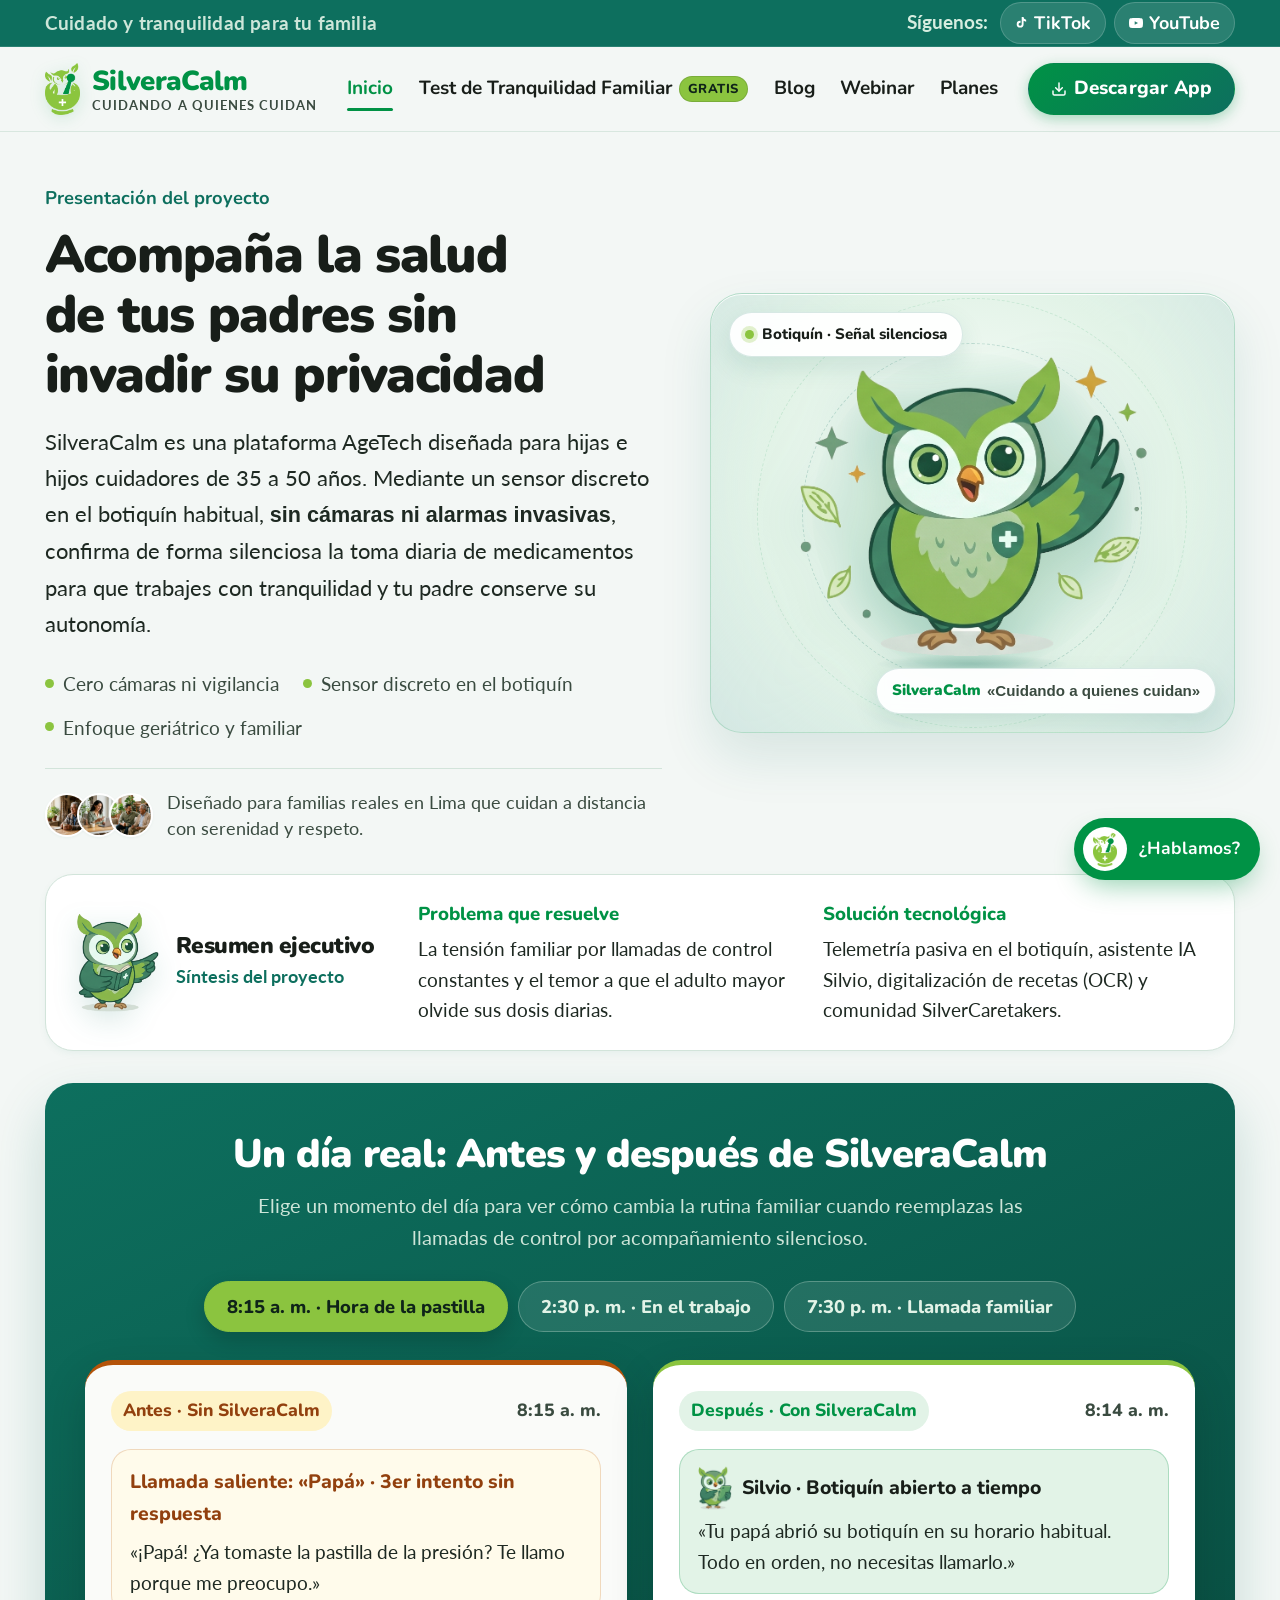
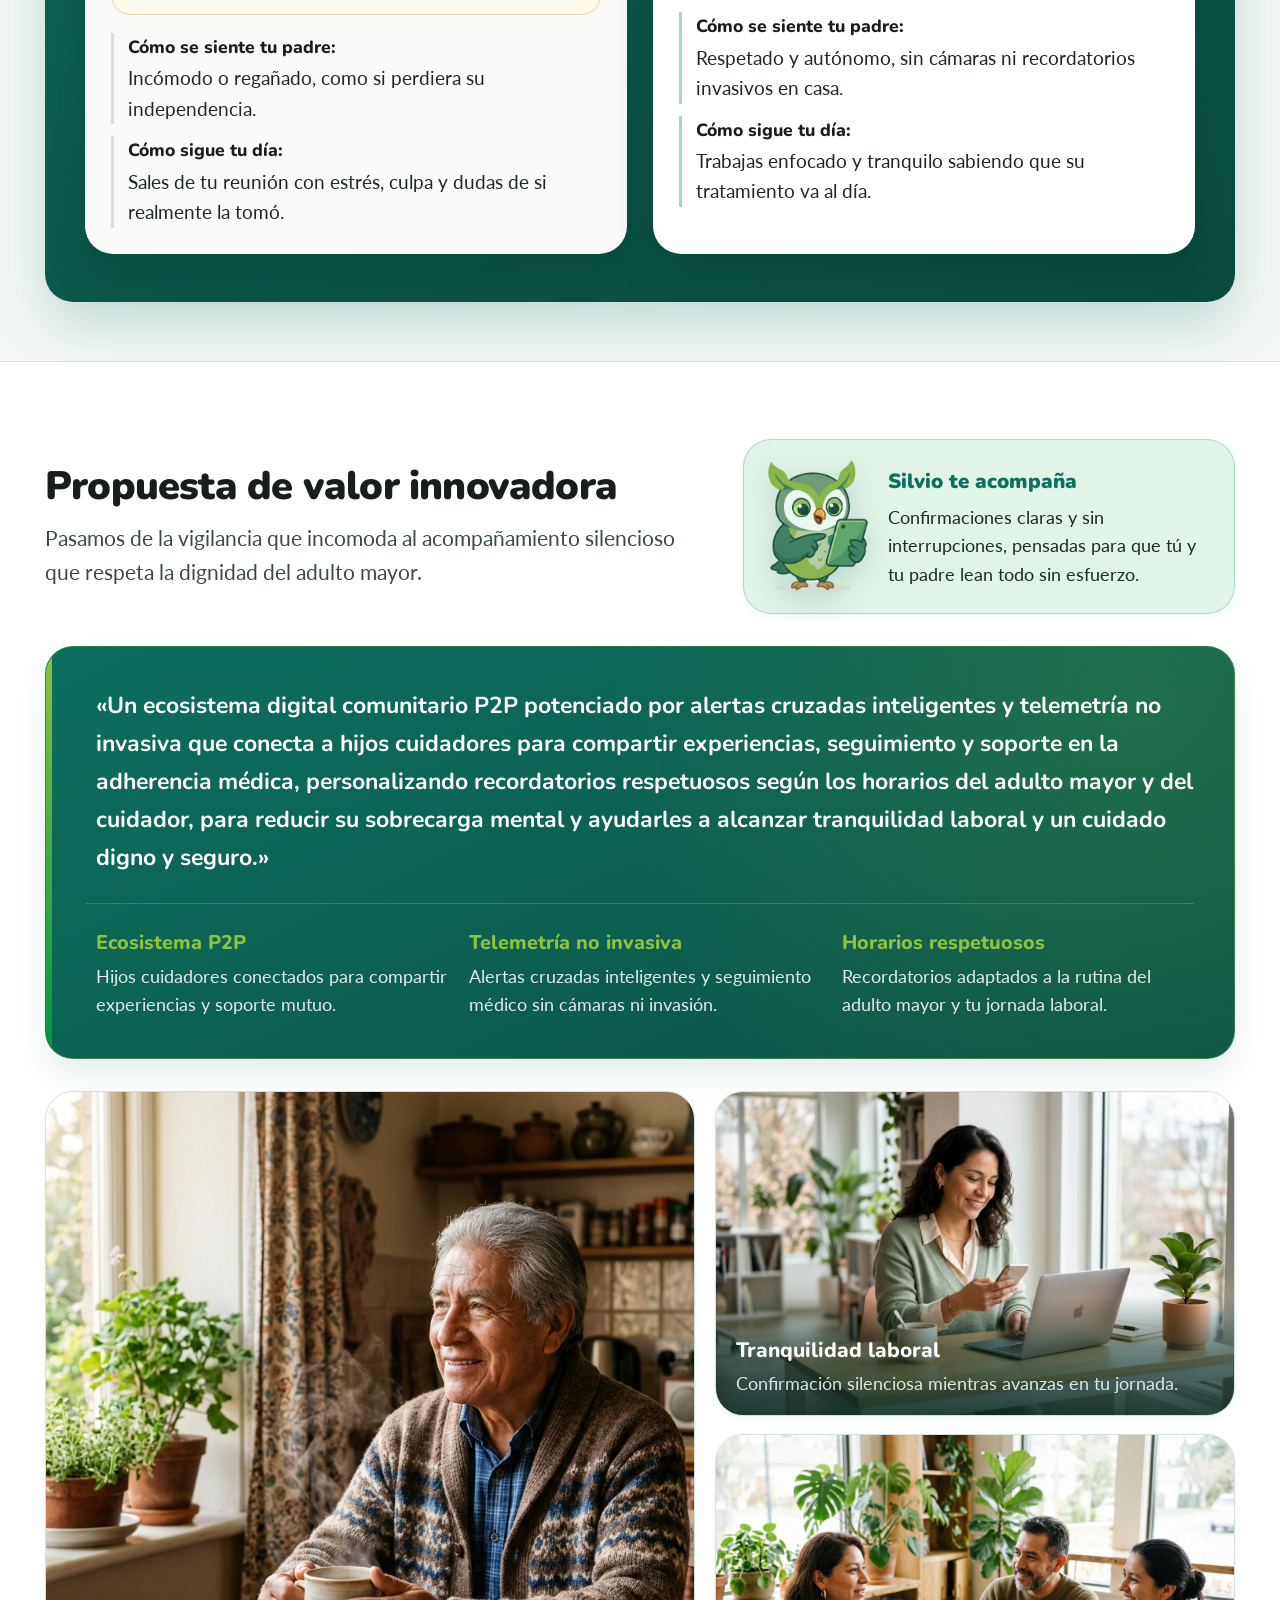
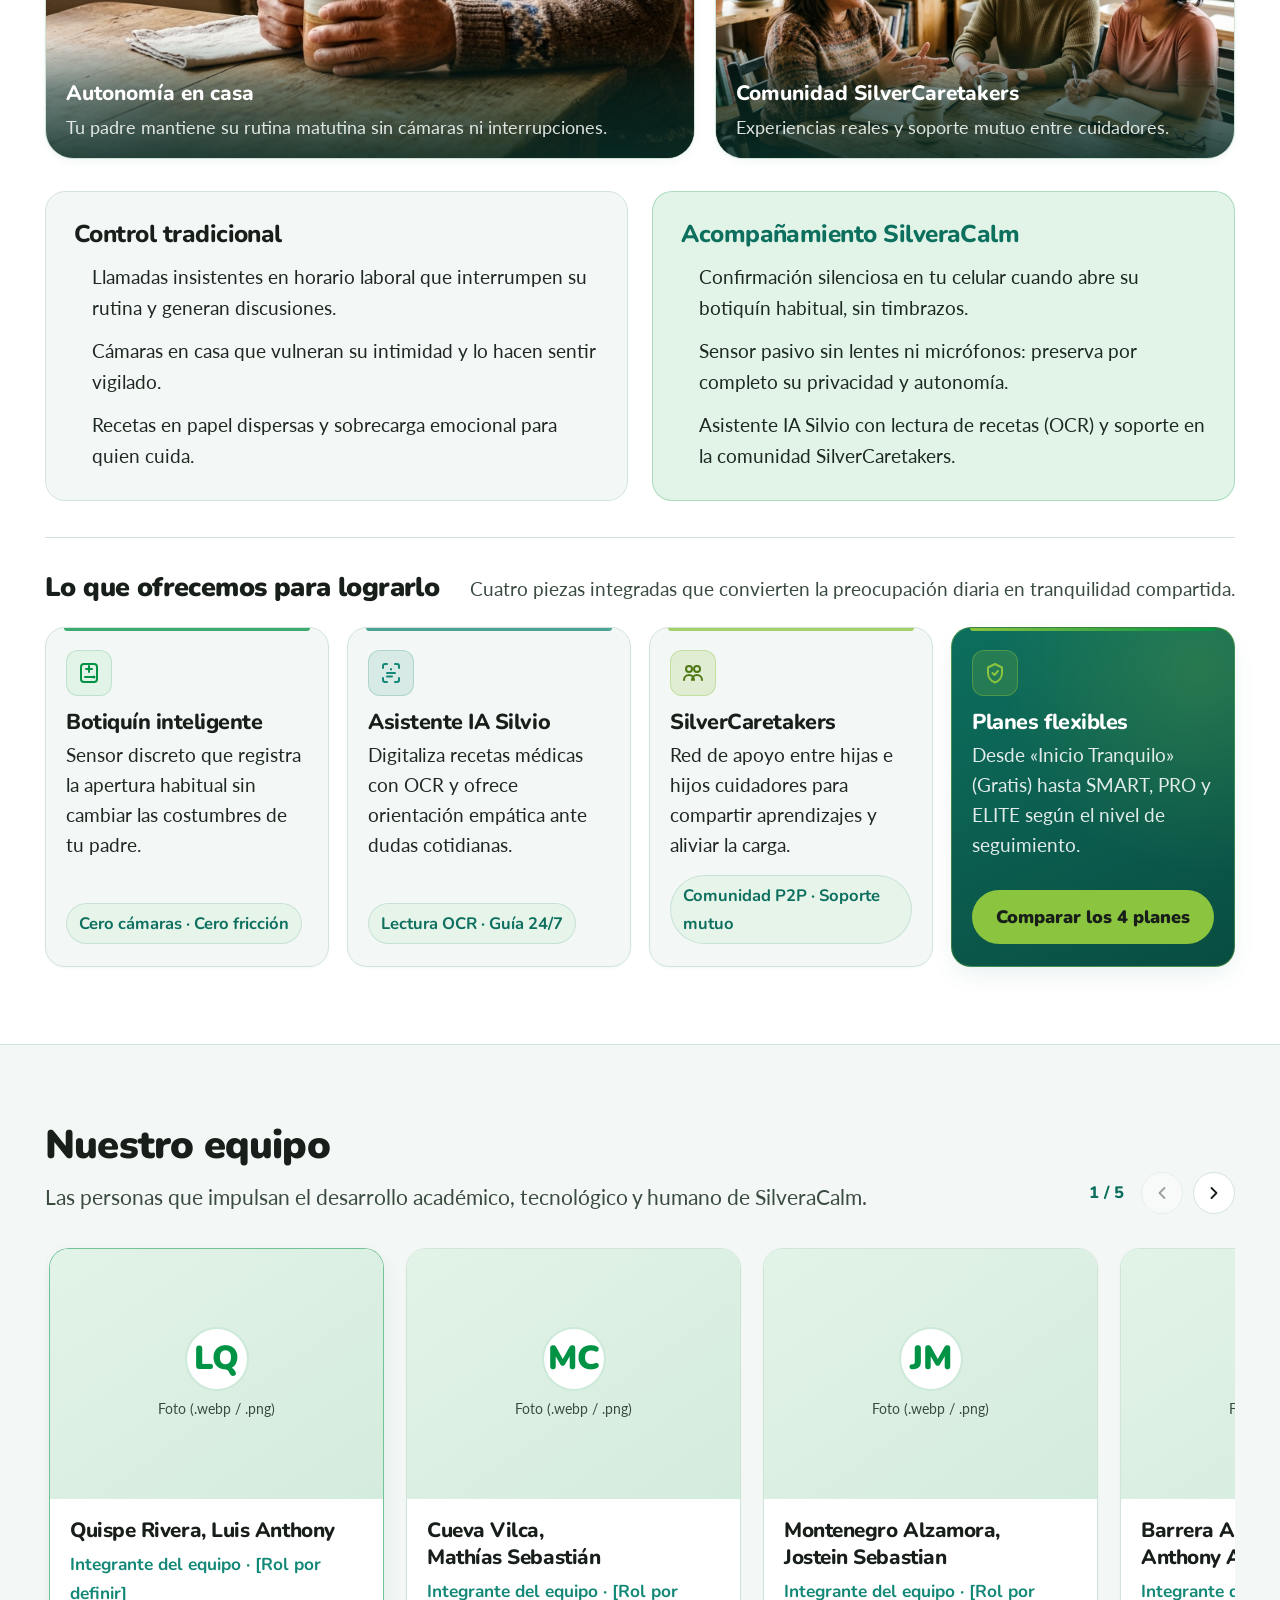
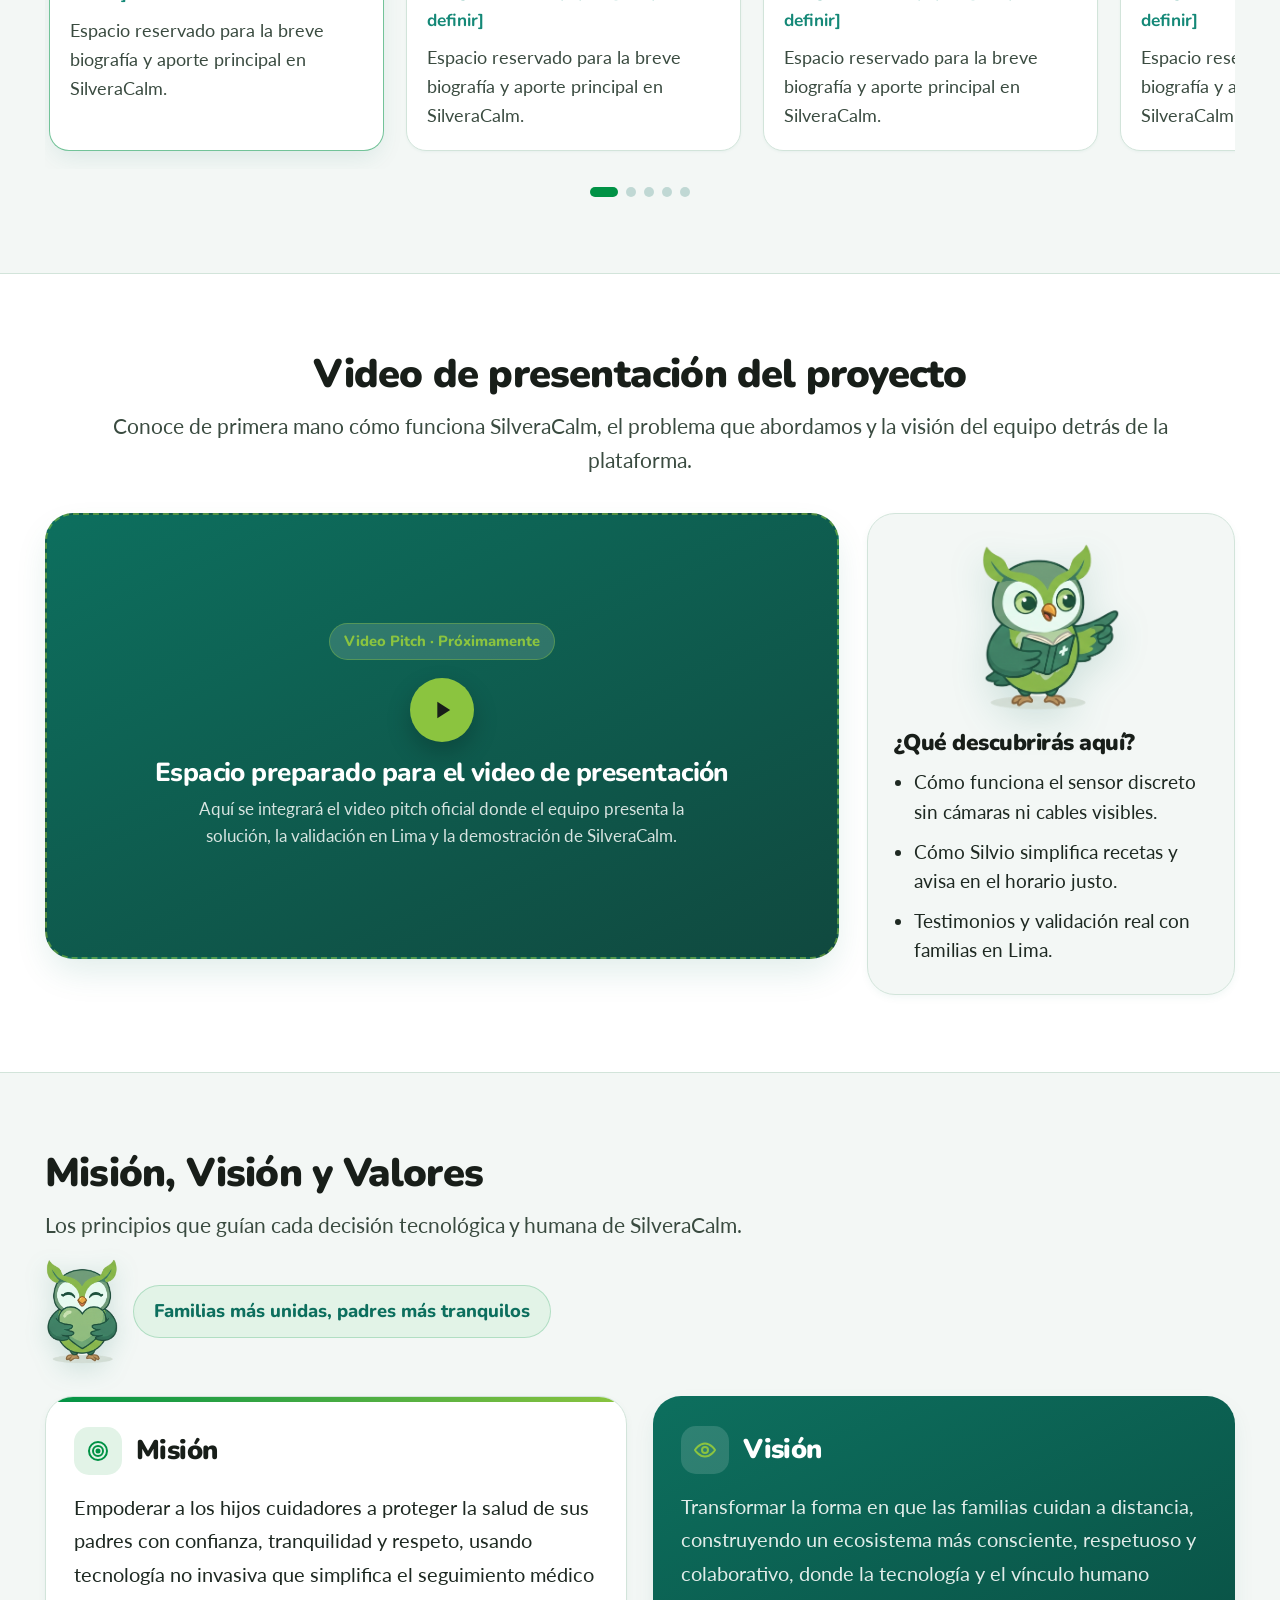
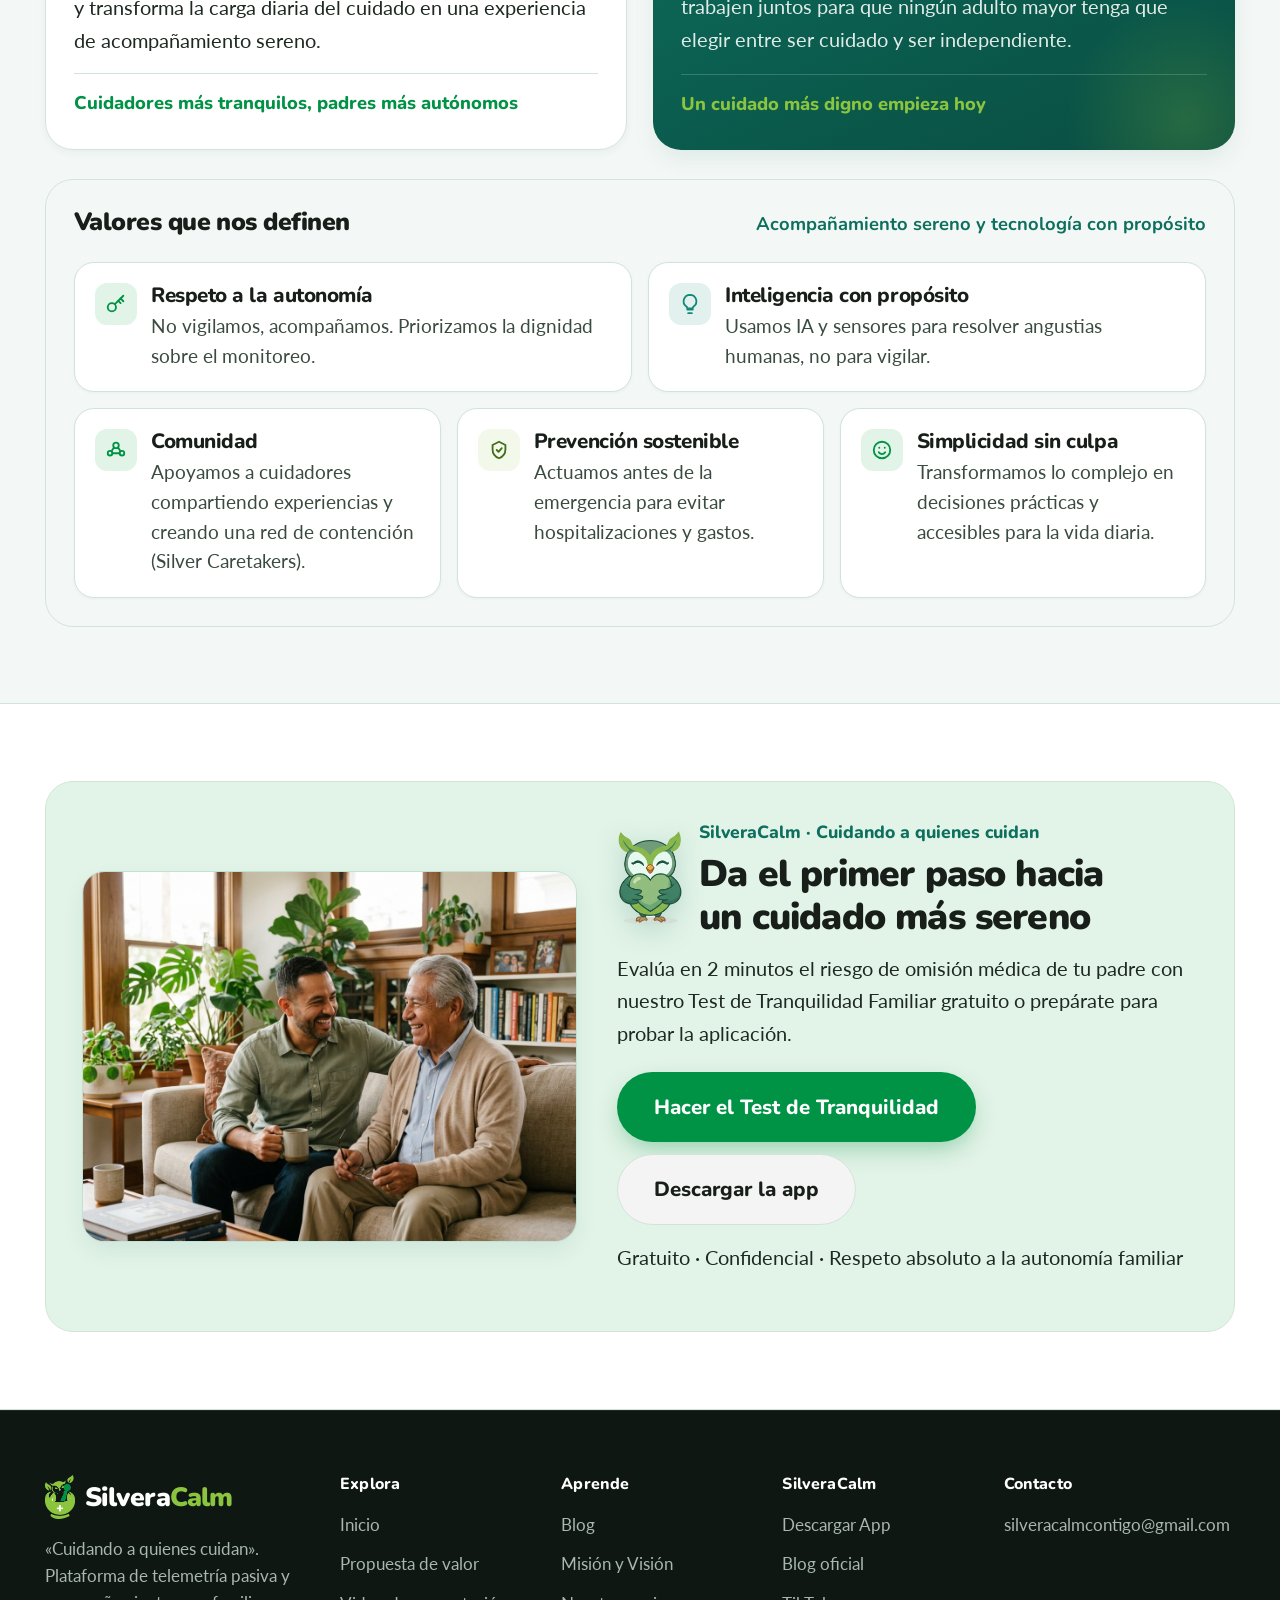
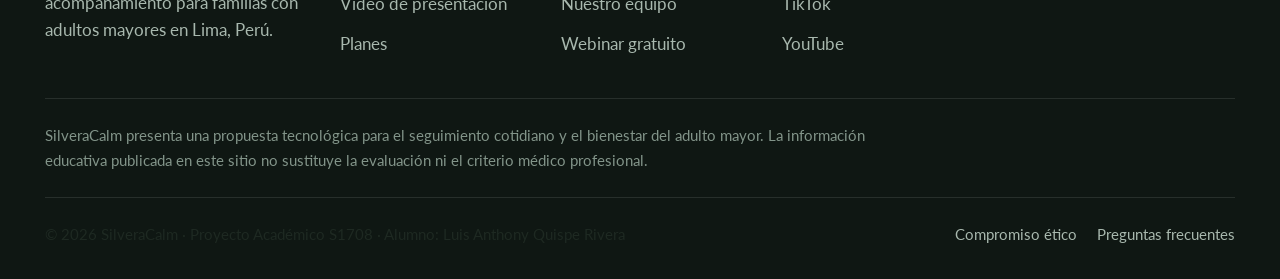
==== commit 8bc2a44d: "cambiado total landing page version, profesional duracion 10 horas" ====
--- a/index.html
+++ b/index.html
@@ -109,7 +109,7 @@
       </div>
     </div>
     <div class="container header-inner">
-      <a href="#hero" class="brand" aria-label="SilveraCalm, ir al inicio">
+      <a href="#top" class="brand" aria-label="SilveraCalm, ir al inicio">
         <img src="assets/img/logo-silveracalm.png" alt="" class="brand-logo" width="40" height="58" />
         <span class="brand-text">
           <span class="brand-name">SilveraCalm</span>
@@ -164,7 +164,7 @@
             <h1>Acompaña la salud de tus padres sin invadir su privacidad</h1>
 
             <p class="sc-lead">
-              SilveraCalm es una plataforma AgeTech diseñada para hijas e hijos cuidadores de 35 a 50 años. Mediante un sensor discreto en el botiquín habitual —sin cámaras ni alarmas invasivas—, confirma de forma silenciosa la toma diaria de medicamentos para que trabajes con tranquilidad y tu padre conserve su autonomía.
+              SilveraCalm es una plataforma AgeTech diseñada para hijas e hijos cuidadores de 35 a 50 años. Mediante un sensor discreto en el botiquín habitual, <strong>sin cámaras ni alarmas invasivas</strong>, confirma de forma silenciosa la toma diaria de medicamentos para que trabajes con tranquilidad y tu padre conserve su autonomía.
             </p>
 
             <ul class="sc-guarantees" aria-label="Pilares del proyecto">
--- a/assets/css/styles.css
+++ b/assets/css/styles.css
@@ -80,9 +80,9 @@
   --radius-pill: 9999px;
 
   /* Layout y Navegación */
-  --container: 1160px;
-  --header-h: 76px;
-  --header-h-compact: 60px;
+  --container: min(1760px, 96vw);
+  --header-h: 84px;
+  --header-h-compact: 68px;
 
   /* Curvas de aceleración */
   --ease-spring: cubic-bezier(0.16, 1, 0.3, 1);
@@ -160,6 +160,7 @@
 }
 
 html {
+  font-size: 112.5%; /* escala todo lo rem un 12.5% para lectura cómoda */
   scroll-behavior: smooth;
   scroll-padding-top: calc(var(--header-h) + 20px);
 }
@@ -167,7 +168,7 @@
 body {
   margin: 0;
   font-family: var(--font-body);
-  font-size: 16.5px;
+  font-size: 19px;
   line-height: 1.7;
   color: var(--text-body);
   background-color: var(--bg-global);
@@ -242,7 +243,7 @@
   z-index: 1000;
   font-weight: 700;
   font-family: var(--font-title);
-  font-size: 14px;
+  font-size: 16px;
   box-shadow: var(--shadow-md);
   transition: left 0.2s ease;
 }
@@ -254,7 +255,7 @@
   width: 100%;
   max-width: var(--container);
   margin: 0 auto;
-  padding: 0 24px;
+  padding: 0 clamp(14px, 1.5vw, 22px);
 }
 
 .container.narrow {
@@ -275,7 +276,7 @@
   gap: 10px;
   font-family: var(--font-title);
   font-weight: 800;
-  font-size: 15.5px;
+  font-size: 18px;
   padding: 14px 28px;
   border-radius: var(--radius-pill);
   border: 1.5px solid transparent;
@@ -301,12 +302,12 @@
 
 .btn-sm {
   padding: 9px 20px;
-  font-size: 14px;
+  font-size: 16px;
 }
 
 .btn-lg {
   padding: 16px 36px;
-  font-size: 16.5px;
+  font-size: 19px;
 }
 
 .btn-block {
@@ -363,7 +364,7 @@
   align-items: center;
   gap: 8px;
   font-family: var(--font-title);
-  font-size: 13px;
+  font-size: 15px;
   font-weight: 800;
   letter-spacing: 0.04em;
   text-transform: uppercase;
@@ -388,7 +389,7 @@
 .eyebrow {
   display: inline-block;
   font-family: var(--font-title);
-  font-size: 12.5px;
+  font-size: 14.5px;
   font-weight: 800;
   letter-spacing: 0.07em;
   text-transform: uppercase;
@@ -405,29 +406,31 @@
   position: sticky;
   top: 0;
   z-index: 100;
-  background: rgba(243, 247, 245, 0.9);
+  background: rgba(243, 247, 245, 0.94);
   backdrop-filter: blur(18px);
   -webkit-backdrop-filter: blur(18px);
   border-bottom: 1px solid rgba(210, 228, 218, 0.8);
-  transition: all 0.35s var(--ease-spring);
+  transition: background-color 0.25s ease, box-shadow 0.25s ease, border-color 0.25s ease;
 }
 
 .site-header.is-compact {
-  background: rgba(255, 255, 255, 0.95);
+  background: rgba(255, 255, 255, 0.96);
   box-shadow: var(--shadow-sm);
   border-bottom-color: rgba(210, 228, 218, 0.5);
 }
 
 .top-bar {
+  position: relative;
+  z-index: 2;
   background: var(--header-deep-teal);
   color: rgba(255, 255, 255, 0.92);
   font-family: var(--font-body);
-  font-size: 12.5px;
+  font-size: 19px;
   font-weight: 700;
   border-bottom: 1px solid rgba(255, 255, 255, 0.12);
-  max-height: 44px;
+  max-height: 64px;
   overflow: hidden;
-  transition: max-height 0.3s var(--ease-spring), opacity 0.25s ease, border-color 0.25s ease;
+  transition: max-height 0.28s var(--ease-soft), opacity 0.22s ease, border-color 0.22s ease;
 }
 
 .site-header.is-compact .top-bar {
@@ -437,7 +440,8 @@
 }
 
 .top-bar-inner {
-  min-height: 36px;
+  min-height: 46px;
+  padding-block: 4px;
   display: flex;
   align-items: center;
   justify-content: space-between;
@@ -457,8 +461,8 @@
 }
 
 .top-bar-label {
-  color: rgba(226, 243, 231, 0.85);
-  font-size: 12px;
+  color: rgba(226, 243, 231, 0.95);
+  font-size: 18.5px;
   margin-right: 4px;
 }
 
@@ -466,12 +470,12 @@
   display: inline-flex;
   align-items: center;
   gap: 6px;
-  padding: 3px 11px;
+  padding: 5px 14px;
   border-radius: var(--radius-pill);
   background: rgba(255, 255, 255, 0.12);
   color: #ffffff;
   font-family: var(--font-title);
-  font-size: 12px;
+  font-size: 18px;
   font-weight: 700;
   text-decoration: none;
   border: 1px solid rgba(255, 255, 255, 0.18);
@@ -502,12 +506,14 @@
 }
 
 .header-inner {
+  position: relative;
+  z-index: 2;
   height: var(--header-h);
   display: flex;
   align-items: center;
   justify-content: space-between;
   gap: 20px;
-  transition: height 0.35s var(--ease-spring);
+  transition: height 0.28s var(--ease-soft);
 }
 
 .site-header.is-compact .header-inner {
@@ -519,6 +525,7 @@
   align-items: center;
   gap: 12px;
   text-decoration: none;
+  flex-shrink: 0;
 }
 
 .brand-logo {
@@ -546,14 +553,14 @@
 .brand-name {
   font-family: var(--font-title);
   font-weight: 900;
-  font-size: 24px;
+  font-size: 27.5px;
   color: var(--brand-primary);
   letter-spacing: -0.025em;
 }
 
 .brand-tagline {
   font-family: var(--font-body);
-  font-size: 11px;
+  font-size: 13px;
   font-weight: 700;
   letter-spacing: 0.08em;
   text-transform: uppercase;
@@ -577,7 +584,7 @@
 
 .nav-desktop a {
   font-family: var(--font-title);
-  font-size: 15px;
+  font-size: 17px;
   font-weight: 700;
   color: var(--text-main);
   position: relative;
@@ -588,7 +595,8 @@
 .nav-desktop a.nav-link-featured {
   display: inline-flex;
   align-items: center;
-  padding-right: 6px;
+  gap: 7px;
+  padding-right: 0;
 }
 
 .nav-badge-free {
@@ -600,7 +608,7 @@
   color: var(--color-tertiary-text);
   border: 1px solid rgba(139, 196, 63, 0.48);
   font-family: var(--font-title);
-  font-size: 11px;
+  font-size: 13px;
   font-weight: 800;
   line-height: 1;
   letter-spacing: 0.01em;
@@ -608,24 +616,21 @@
 }
 
 .nav-desktop a.nav-link-featured .nav-badge-free {
-  position: absolute;
-  top: -11px;
-  right: -10px;
-  padding: 3px 7px;
-  font-size: 10px;
+  position: static;
+  padding: 3px 8px;
+  font-size: 13px;
   background: var(--brand-lime);
   color: #0F2419;
-  border: 1.5px solid #F3F7F5;
-  box-shadow: 0 3px 8px rgba(15, 36, 25, 0.14);
-  pointer-events: none;
-  z-index: 2;
+  border: 1px solid rgba(15, 36, 25, 0.14);
+  box-shadow: none;
+  transform: none;
 }
 
 .nav-desktop a.nav-link-featured:hover .nav-badge-free {
   background: var(--brand-primary);
   color: #FFFFFF;
-  border-color: #F3F7F5;
-  transform: translateY(-2px);
+  border-color: var(--brand-primary);
+  transform: none;
 }
 
 .nav-desktop a::after {
@@ -812,7 +817,7 @@
   padding: 14px 0;
   font-family: var(--font-title);
   font-weight: 700;
-  font-size: 16.5px;
+  font-size: 19px;
   color: var(--text-main);
   border-bottom: 1px solid var(--border-subtle);
 }
@@ -950,7 +955,7 @@
   align-items: center;
   gap: 8px;
   font-family: var(--font-title);
-  font-size: 13.5px;
+  font-size: 15.5px;
   font-weight: 700;
   color: var(--header-deep-teal);
   background: rgba(255, 255, 255, 0.9);
@@ -994,7 +999,7 @@
   background: var(--surface-mint);
   color: var(--header-deep-teal);
   font-family: var(--font-title);
-  font-size: 12.5px;
+  font-size: 14.5px;
   font-weight: 800;
   letter-spacing: 0.04em;
   padding: 6px 16px;
@@ -1029,7 +1034,7 @@
   bottom: 0;
   padding: 40px 18px 14px;
   font-family: var(--font-title);
-  font-size: 13.5px;
+  font-size: 15.5px;
   font-weight: 700;
   color: #FFFFFF;
   background: linear-gradient(to top, rgba(24, 30, 25, 0.78) 0%, transparent 100%);
@@ -1049,7 +1054,7 @@
   padding: 6px 14px;
   border-radius: var(--radius-pill);
   font-family: var(--font-title);
-  font-size: 12.5px;
+  font-size: 14.5px;
   font-weight: 800;
   color: var(--header-deep-teal);
   display: inline-flex;
@@ -1103,7 +1108,7 @@
 
 .silvera-title {
   font-family: var(--font-title);
-  font-size: 12px;
+  font-size: 14px;
   font-weight: 800;
   letter-spacing: 0.08em;
   text-transform: uppercase;
@@ -1115,7 +1120,7 @@
 }
 
 .silvera-text {
-  font-size: 14.5px;
+  font-size: 16.5px;
   color: var(--text-body);
   line-height: 1.55;
 }
@@ -1123,7 +1128,7 @@
 /* ===================== SECCIONES GENERALES ===================== */
 
 .section {
-  padding: clamp(64px, 9vw, 110px) 0;
+  padding: clamp(46px, 6vw, 80px) 0;
   position: relative;
 }
 
@@ -1135,8 +1140,8 @@
 
 .section-head {
   text-align: center;
-  max-width: 620px;
-  margin: 0 auto clamp(36px, 6vw, 56px);
+  max-width: 760px;
+  margin: 0 auto clamp(28px, 4.5vw, 44px);
   display: flex;
   flex-direction: column;
   align-items: center;
@@ -1152,7 +1157,7 @@
 .section-head p {
   color: var(--text-muted);
   font-size: clamp(1.05rem, 1.6vw, 1.15rem);
-  max-width: 52ch;
+  max-width: 62ch;
   line-height: 1.68;
 }
 
@@ -1217,7 +1222,7 @@
 }
 
 .feature-card p {
-  font-size: 15px;
+  font-size: 17px;
   color: var(--text-muted);
   line-height: 1.65;
 }
@@ -1247,7 +1252,7 @@
   display: inline-block;
   margin-top: 18px;
   font-family: var(--font-title);
-  font-size: 12.5px;
+  font-size: 14.5px;
   font-weight: 800;
   text-transform: uppercase;
   letter-spacing: 0.06em;
@@ -1311,7 +1316,7 @@
   color: var(--brand-primary);
   font-family: var(--font-title);
   font-weight: 900;
-  font-size: 21px;
+  font-size: 24px;
   border: 2px solid #FFFFFF;
   box-shadow: 0 0 0 4px var(--bg-global);
   transition: all 0.5s var(--ease-spring);
@@ -1331,7 +1336,7 @@
 }
 
 .step p {
-  font-size: 15px;
+  font-size: 17px;
   color: var(--text-muted);
   max-width: 270px;
   margin: 0 auto;
@@ -1354,7 +1359,7 @@
   gap: 10px;
   font-family: var(--font-title);
   font-weight: 700;
-  font-size: 13.5px;
+  font-size: 15.5px;
   color: var(--text-muted);
   background: var(--surface-neutral);
   padding: 9px 18px;
@@ -1401,7 +1406,7 @@
 
 .compare-label {
   font-family: var(--font-title);
-  font-size: 13px;
+  font-size: 15px;
   font-weight: 800;
   letter-spacing: 0.08em;
   text-transform: uppercase;
@@ -1423,7 +1428,7 @@
   position: relative;
   padding-left: 32px;
   margin: 12px 0;
-  font-size: 15.5px;
+  font-size: 18px;
   line-height: 1.58;
 }
 
@@ -1513,7 +1518,7 @@
   align-items: center;
   justify-content: center;
   font-family: var(--font-title);
-  font-size: 14px;
+  font-size: 16px;
   font-weight: 800;
   flex-shrink: 0;
   box-shadow: var(--shadow-xs);
@@ -1522,13 +1527,13 @@
 .story-author strong {
   display: block;
   font-family: var(--font-title);
-  font-size: 15px;
+  font-size: 17px;
   color: var(--text-main);
 }
 
 .story-author small {
   display: block;
-  font-size: 13px;
+  font-size: 15px;
   color: var(--text-muted);
 }
 
@@ -1542,7 +1547,7 @@
 .trust-bar li {
   text-align: center;
   font-family: var(--font-title);
-  font-size: 14px;
+  font-size: 16px;
   font-weight: 700;
   color: var(--header-deep-teal);
   background: var(--surface-mint);
@@ -1595,7 +1600,7 @@
   outline: 0;
   background: transparent;
   font: inherit;
-  font-size: 15px;
+  font-size: 17px;
   padding: 13px 0;
   width: 100%;
   color: var(--text-main);
@@ -1606,7 +1611,7 @@
   align-items: center;
   gap: 10px;
   font-family: var(--font-title);
-  font-size: 13.5px;
+  font-size: 15.5px;
   color: var(--text-muted);
   font-weight: 700;
 }
@@ -1643,7 +1648,7 @@
 .chip {
   flex-shrink: 0;
   font-family: var(--font-title);
-  font-size: 14px;
+  font-size: 16px;
   font-weight: 700;
   padding: 8px 18px;
   border-radius: var(--radius-pill);
@@ -1732,7 +1737,7 @@
   gap: 8px 12px;
   align-items: center;
   font-family: var(--font-title);
-  font-size: 12px;
+  font-size: 14px;
   font-weight: 700;
   color: var(--text-muted);
   text-transform: uppercase;
@@ -1758,7 +1763,7 @@
 
 .post-title {
   font-family: var(--font-title);
-  font-size: 19px;
+  font-size: 22px;
   font-weight: 800;
   color: var(--text-main);
   line-height: 1.32;
@@ -1766,7 +1771,7 @@
 }
 
 .post-excerpt {
-  font-size: 14.5px;
+  font-size: 16.5px;
   color: var(--text-muted);
   line-height: 1.62;
 }
@@ -1775,7 +1780,7 @@
   margin-top: auto;
   padding-top: 10px;
   font-family: var(--font-title);
-  font-size: 14.5px;
+  font-size: 16.5px;
   font-weight: 800;
   color: var(--brand-primary);
   display: inline-flex;
@@ -1814,7 +1819,7 @@
   text-align: center;
   color: var(--text-muted);
   padding: 40px 0;
-  font-size: 16px;
+  font-size: 18.5px;
 }
 
 .blog-more {
@@ -1829,7 +1834,7 @@
 .blog-hero {
   position: relative;
   overflow: hidden;
-  padding: clamp(56px, 8vw, 92px) 0 clamp(40px, 5vw, 56px);
+  padding: clamp(40px, 5.5vw, 68px) 0 clamp(32px, 4vw, 48px);
   border-bottom: 1px solid var(--border-subtle);
   background: linear-gradient(180deg, rgba(226, 243, 231, 0.45) 0%, var(--bg-global) 100%);
 }
@@ -1838,7 +1843,7 @@
   position: relative;
   z-index: 1;
   text-align: center;
-  max-width: 720px;
+  max-width: 860px;
   margin: 0 auto;
   display: flex;
   flex-direction: column;
@@ -1857,7 +1862,7 @@
   color: var(--text-muted);
   font-size: clamp(1.05rem, 1.8vw, 1.2rem);
   line-height: 1.7;
-  max-width: 58ch;
+  max-width: 66ch;
 }
 
 .blog-hero-pills {
@@ -1866,7 +1871,7 @@
 }
 
 .blog-catalog {
-  padding-top: clamp(44px, 6vw, 68px);
+  padding-top: clamp(32px, 4.5vw, 52px);
 }
 
 /* ===================== CTA FINAL ===================== */
@@ -1921,7 +1926,7 @@
 }
 
 .fine-print {
-  font-size: 13px;
+  font-size: 15px;
   color: var(--text-subtle);
 }
 
@@ -1958,7 +1963,7 @@
   align-items: center;
   gap: 16px;
   color: var(--text-main);
-  font-size: 16.5px;
+  font-size: 19px;
   user-select: none;
 }
 
@@ -1975,7 +1980,7 @@
   display: flex;
   align-items: center;
   justify-content: center;
-  font-size: 18px;
+  font-size: 20.5px;
   font-weight: 700;
   line-height: 1;
   flex-shrink: 0;
@@ -1991,7 +1996,7 @@
 .faq details p {
   padding-bottom: 22px;
   color: var(--text-muted);
-  font-size: 15.5px;
+  font-size: 18px;
   line-height: 1.7;
 }
 
@@ -2002,7 +2007,7 @@
   color: #A8B8AE;
   padding: 64px 0 32px;
   text-align: left;
-  font-size: 14.5px;
+  font-size: 16.5px;
   border-top: 1px solid rgba(255, 255, 255, 0.08);
 }
 
@@ -2050,7 +2055,7 @@
   font-family: var(--font-title);
   font-weight: 900;
   color: #FFFFFF;
-  font-size: 23px;
+  font-size: 26.5px;
   letter-spacing: -0.02em;
 }
 
@@ -2060,7 +2065,7 @@
 
 .footer-desc {
   color: #A8B8AE;
-  font-size: 14.5px;
+  font-size: 16.5px;
   line-height: 1.65;
   max-width: 32ch;
   margin: 0;
@@ -2072,7 +2077,7 @@
 
 .footer-col-title {
   font-family: var(--font-title);
-  font-size: 14px;
+  font-size: 16px;
   font-weight: 800;
   color: #FFFFFF;
   margin: 0 0 18px;
@@ -2091,7 +2096,7 @@
 .footer-links a {
   color: #A8B8AE;
   text-decoration: none;
-  font-size: 14.5px;
+  font-size: 16.5px;
   transition: color 0.2s var(--ease-soft);
 }
 
@@ -2108,7 +2113,7 @@
 
 .footer-disclaimer p {
   margin: 0;
-  font-size: 13px;
+  font-size: 15px;
   line-height: 1.65;
   color: #829489;
   max-width: 92ch;
@@ -2119,7 +2124,7 @@
   display: flex;
   flex-direction: column;
   gap: 12px;
-  font-size: 13px;
+  font-size: 15px;
   color: #829489;
 }
 
@@ -2200,7 +2205,7 @@
 
 .modal-sm p {
   color: var(--text-muted);
-  font-size: 15.5px;
+  font-size: 18px;
   margin-bottom: 6px;
   line-height: 1.6;
 }
@@ -2219,7 +2224,7 @@
   border: 0;
   background: var(--surface-neutral);
   cursor: pointer;
-  font-size: 16px;
+  font-size: 18.5px;
   color: var(--text-main);
   display: flex;
   align-items: center;
@@ -2268,7 +2273,7 @@
   align-items: center;
   gap: 10px;
   font-family: var(--font-title);
-  font-size: 14px;
+  font-size: 16px;
   font-weight: 800;
   color: var(--brand-primary);
 }
@@ -2276,7 +2281,7 @@
 .reader {
   overflow-y: auto;
   padding: 36px 28px 56px;
-  font-size: 17px;
+  font-size: 19.5px;
   line-height: 1.8;
 }
 
@@ -2362,7 +2367,7 @@
 
 @media (min-width: 640px) {
   .container {
-    padding: 0 32px;
+    padding: 0 clamp(14px, 1.5vw, 22px);
   }
 
   .hide-mobile {
@@ -2436,7 +2441,7 @@
   }
 }
 
-@media (min-width: 960px) {
+@media (min-width: 1100px) {
   .nav-desktop {
     display: flex;
   }
@@ -2445,7 +2450,9 @@
   .nav-mobile {
     display: none !important;
   }
-
+}
+
+@media (min-width: 960px) {
   .hero-grid {
     grid-template-columns: 1.18fr 0.82fr;
     gap: 64px;
@@ -2535,7 +2542,7 @@
 .nav-badge-free {
   display: inline-flex;
   align-items: center;
-  font-size: 10px;
+  font-size: 13px;
   font-weight: 800;
   text-transform: uppercase;
   letter-spacing: 0.04em;
@@ -2551,7 +2558,7 @@
 .section-webinar {
   position: relative;
   background-color: var(--bg-global);
-  padding: 96px 0 100px;
+  padding: clamp(44px, 5vw, 72px) 0 clamp(56px, 6vw, 80px);
   overflow: hidden;
 }
 
@@ -3918,7 +3925,7 @@
    ========================================================= */
 
 .sc-hero {
-  padding: clamp(38px, 5vw, 68px) 0 clamp(48px, 6vw, 76px);
+  padding: clamp(28px, 4vw, 52px) 0 clamp(36px, 5vw, 60px);
   background: var(--bg-global);
 }
 
@@ -5568,31 +5575,27 @@
    ========================================================= */
 
 body.sc-landing {
-  --container: min(1400px, 92vw);
+  --container: min(1760px, 96vw);
   --text-body: #1E2922;
   --text-muted: #3A4B40;
-  font-size: 18.5px;
+  font-size: 21.5px;
   line-height: 1.68;
 }
 
 .sc-landing .container {
-  padding: 0 clamp(18px, 2.5vw, 34px);
-}
-
-.sc-landing .top-bar {
-  font-size: 14px;
+  padding: 0 clamp(14px, 1.5vw, 22px);
 }
 
 .sc-landing .nav-desktop a {
-  font-size: 16.5px;
+  font-size: 19px;
 }
 
 .sc-landing .btn {
-  font-size: 16.5px;
+  font-size: 19px;
 }
 
 .sc-landing .btn-lg {
-  font-size: 18px;
+  font-size: 20.5px;
   padding: 17px 36px;
 }
 
@@ -5602,13 +5605,18 @@
 
 .sc-landing .sc-hero-copy h1 {
   font-size: clamp(2.25rem, 4.1vw, 3.4rem);
-  max-width: 21ch;
+  max-width: 24ch;
 }
 
 .sc-landing .sc-lead {
-  font-size: clamp(1.14rem, 1.45vw, 1.28rem);
+  font-size: clamp(1.2rem, 1.55vw, 1.36rem);
   line-height: 1.68;
-  max-width: 58ch;
+  max-width: 66ch;
+}
+
+.sc-landing .sc-lead strong {
+  font-weight: 800;
+  color: var(--text-body);
 }
 
 .sc-landing .sc-guarantees {
@@ -5628,7 +5636,7 @@
 
 .sc-landing .sc-hero-human-strip p {
   font-size: 1.02rem;
-  max-width: 48ch;
+  max-width: 56ch;
 }
 
 /* Resumen ejecutivo con Silvio guía */
@@ -5672,7 +5680,7 @@
 
 /* Cabeceras generales y Antes/Después legibles */
 .sc-landing .sc-section-head {
-  max-width: 68ch;
+  max-width: 82ch;
 }
 
 .sc-landing .sc-section-head h2 {
@@ -5764,7 +5772,7 @@
 
 .sc-landing .sc-vp-quote {
   font-size: clamp(1.18rem, 1.8vw, 1.44rem);
-  max-width: 78ch;
+  max-width: 88ch;
 }
 
 .sc-landing .sc-vp-node strong {
@@ -5848,7 +5856,7 @@
 
 @media (min-width: 980px) {
   .sc-video-layout {
-    grid-template-columns: 1.45fr 0.78fr;
+    grid-template-columns: 1.55fr 0.72fr;
     gap: 28px;
   }
 }
@@ -6003,28 +6011,28 @@
 
 body.page-webinar,
 body.page-blog {
-  --container: min(1400px, 92vw);
+  --container: min(1760px, 96vw);
   --text-body: #1E2922;
   --text-muted: #3A4B40;
-  font-size: 18.5px;
+  font-size: 21.5px;
   line-height: 1.66;
 }
 
 .page-webinar .container,
 .page-blog .container {
-  padding: 0 clamp(18px, 2.5vw, 34px);
+  padding: 0 clamp(14px, 1.5vw, 22px);
 }
 
 .page-webinar .nav-desktop a,
 .page-blog .nav-desktop a,
 .page-webinar .btn,
 .page-blog .btn {
-  font-size: 16.5px;
+  font-size: 19px;
 }
 
 /* ---------- Webinar ---------- */
 .page-webinar .section-webinar {
-  padding-top: 56px;
+  padding-top: 38px;
 }
 
 .page-webinar .webinar-brand-logo {
@@ -6119,7 +6127,7 @@
   font-size: 1.08rem;
   line-height: 1.58;
   color: var(--text-muted);
-  max-width: 54ch;
+  max-width: 64ch;
 }
 
 .page-webinar .learn-card-text {
@@ -6248,7 +6256,7 @@
 .page-blog .blog-hero-lead {
   font-size: 1.16rem;
   line-height: 1.66;
-  max-width: 56ch;
+  max-width: 66ch;
 }
 
 .page-blog .blog-hero-pills {
@@ -6357,7 +6365,7 @@
 }
 
 .page-blog .reader {
-  font-size: 19px;
+  font-size: 22px;
   line-height: 1.8;
 }
 
--- a/assets/css/chat.css
+++ b/assets/css/chat.css
@@ -19,17 +19,17 @@
 
 /* Botón flotante */
 .sc-chat-launcher {
-  display: flex; align-items: center; gap: 10px;
+  display: flex; align-items: center; gap: 12px;
   background: var(--sc-primary); color: #fff; border: 0; cursor: pointer;
-  padding: 8px 18px 8px 8px; border-radius: 999px;
+  padding: 9px 20px 9px 9px; border-radius: 999px;
   box-shadow: 0 12px 28px -8px rgba(0, 146, 69, .45);
-  font: 700 15px/1 var(--font-title, 'Nunito', sans-serif);
+  font: 700 17.5px/1 var(--font-title, 'Nunito', sans-serif);
   transition: transform .25s cubic-bezier(.22,1,.36,1), background .2s;
   animation: sc-pop .6s cubic-bezier(.22,1,.36,1) 1.2s both;
 }
 .sc-chat-launcher:hover { background: var(--sc-primary-hover); transform: translateY(-2px); }
 .sc-chat-launcher img {
-  width: 40px; height: 40px; object-fit: contain; background: #fff; border-radius: 50%; padding: 4px;
+  width: 44px; height: 44px; object-fit: contain; background: #fff; border-radius: 50%; padding: 4px;
   animation: sc-float 3.6s ease-in-out infinite;
 }
 .sc-chat.is-open .sc-chat-launcher { display: none; }
@@ -38,8 +38,8 @@
 
 /* Panel */
 .sc-chat-panel {
-  width: 380px; max-width: calc(100vw - 24px);
-  height: 580px; max-height: calc(100vh - 40px);
+  width: 420px; max-width: calc(100vw - 24px);
+  height: 610px; max-height: calc(100vh - 40px);
   background: var(--sc-bg); border: 1px solid var(--sc-border); border-radius: 24px;
   box-shadow: 0 30px 60px -16px rgba(43, 43, 43, .28);
   display: flex; flex-direction: column; overflow: hidden;
@@ -53,13 +53,13 @@
   display: flex; align-items: center; gap: 10px; padding: 14px 12px 14px 16px;
   background: var(--sc-primary); color: #fff;
 }
-.sc-chat-avatar { width: 40px; height: 40px; border-radius: 50%; background: #fff; display: flex; align-items: center; justify-content: center; flex-shrink: 0; }
-.sc-chat-avatar img { width: 24px; height: auto; }
-.sc-chat-id { flex: 1; display: flex; flex-direction: column; line-height: 1.2; }
-.sc-chat-id strong { font-family: var(--font-headline, 'Outfit', sans-serif); font-size: 17px; }
-.sc-chat-id small { font-size: 12.5px; opacity: .85; display: inline-flex; align-items: center; gap: 6px; }
-.sc-dot { width: 7px; height: 7px; border-radius: 50%; background: #9FD8BF; }
-.sc-chat-icon { background: transparent; border: 0; color: #fff; width: 34px; height: 34px; border-radius: 50%; cursor: pointer; display: flex; align-items: center; justify-content: center; opacity: .85; }
+.sc-chat-avatar { width: 42px; height: 42px; border-radius: 50%; background: #fff; display: flex; align-items: center; justify-content: center; flex-shrink: 0; }
+.sc-chat-avatar img { width: 26px; height: auto; }
+.sc-chat-id { flex: 1; display: flex; flex-direction: column; line-height: 1.25; }
+.sc-chat-id strong { font-family: var(--font-headline, 'Outfit', sans-serif); font-size: 19.5px; }
+.sc-chat-id small { font-size: 14.5px; opacity: .9; display: inline-flex; align-items: center; gap: 6px; }
+.sc-dot { width: 8px; height: 8px; border-radius: 50%; background: #9FD8BF; }
+.sc-chat-icon { background: transparent; border: 0; color: #fff; width: 38px; height: 38px; border-radius: 50%; cursor: pointer; display: flex; align-items: center; justify-content: center; opacity: .88; }
 .sc-chat-icon:hover { background: rgba(255,255,255,.14); opacity: 1; }
 
 /* Mensajes */
@@ -67,19 +67,19 @@
 .sc-msg { display: flex; gap: 8px; align-items: flex-end; animation: sc-in .35s cubic-bezier(.22,1,.36,1); }
 @keyframes sc-in { from { opacity: 0; transform: translateY(6px); } to { opacity: 1; transform: none; } }
 .sc-msg-user { justify-content: flex-end; }
-.sc-msg-avatar { width: 26px; height: 26px; object-fit: contain; background: #fff; border-radius: 50%; padding: 3px; border: 1px solid var(--sc-border); flex-shrink: 0; }
-.sc-bubble { max-width: 82%; padding: 10px 14px; border-radius: 18px; font-size: 14.5px; line-height: 1.55; color: var(--sc-dark); word-wrap: break-word; }
+.sc-msg-avatar { width: 28px; height: 28px; object-fit: contain; background: #fff; border-radius: 50%; padding: 3px; border: 1px solid var(--sc-border); flex-shrink: 0; }
+.sc-bubble { max-width: 84%; padding: 12px 16px; border-radius: 18px; font-size: 17px; line-height: 1.58; color: var(--sc-dark); word-wrap: break-word; }
 .sc-bubble p { margin: 0 0 6px; } .sc-bubble p:last-child { margin-bottom: 0; }
-.sc-bubble ul { margin: 4px 0 6px; padding-left: 18px; list-style: disc; }
+.sc-bubble ul { margin: 4px 0 6px; padding-left: 20px; list-style: disc; }
 .sc-bubble a { color: var(--sc-primary); }
 .sc-msg-bot .sc-bubble { background: #fff; border: 1px solid var(--sc-border); border-bottom-left-radius: 6px; }
 .sc-msg-user .sc-bubble { background: var(--sc-primary); color: #fff; border-bottom-right-radius: 6px; }
 
 .sc-chat-cta {
-  display: inline-block; margin-top: 8px; padding: 8px 14px; border-radius: 999px;
+  display: inline-block; margin-top: 8px; padding: 9px 16px; border-radius: 999px;
   background: var(--sc-secondary-soft); color: var(--header-deep-teal, var(--color-secondary-text, #0D6F5E)) !important;
   font-family: var(--font-title, 'Nunito', sans-serif);
-  font-weight: 700; font-size: 13.5px; text-decoration: none; border: 1px solid var(--sc-border);
+  font-weight: 700; font-size: 15.5px; text-decoration: none; border: 1px solid var(--sc-border);
 }
 .sc-chat-cta:hover { background: #d2ede0; }
 
@@ -91,22 +91,22 @@
 @keyframes sc-blink { 0%, 80%, 100% { opacity: .25; transform: translateY(0); } 40% { opacity: 1; transform: translateY(-3px); } }
 
 /* Sugerencias */
-.sc-chat-suggest { display: flex; flex-wrap: wrap; gap: 6px; padding: 4px 14px 10px; }
+.sc-chat-suggest { display: flex; flex-wrap: wrap; gap: 8px; padding: 6px 14px 10px; }
 .sc-chat-suggest[hidden] { display: none; }
 .sc-chip {
-  font: 500 13px/1.2 var(--font-label, 'Inter', sans-serif); padding: 8px 12px; border-radius: 999px;
+  font: 600 15px/1.25 var(--font-label, 'Nunito', sans-serif); padding: 9px 14px; border-radius: 999px;
   background: #fff; color: var(--sc-primary); border: 1.5px solid var(--sc-border); cursor: pointer; transition: border-color .2s, background .2s;
 }
 .sc-chip:hover { border-color: var(--sc-primary); background: #F1F5F8; }
 
 /* Caja de texto */
-.sc-chat-form { display: flex; align-items: flex-end; gap: 8px; margin: 0 12px; padding: 6px 6px 6px 14px; background: #fff; border: 1.5px solid var(--sc-border); border-radius: 20px; transition: border-color .2s; }
+.sc-chat-form { display: flex; align-items: flex-end; gap: 8px; margin: 0 12px; padding: 7px 7px 7px 14px; background: #fff; border: 1.5px solid var(--sc-border); border-radius: 20px; transition: border-color .2s; }
 .sc-chat-form:focus-within { border-color: var(--sc-primary); }
-.sc-chat-form textarea { flex: 1; border: 0; outline: 0; resize: none; font: inherit; font-size: 15px; line-height: 1.4; padding: 8px 0; max-height: 110px; background: transparent; color: var(--sc-dark); }
-.sc-chat-send { width: 38px; height: 38px; border-radius: 50%; border: 0; background: var(--sc-primary); color: #fff; cursor: pointer; display: flex; align-items: center; justify-content: center; flex-shrink: 0; transition: background .2s, transform .2s; }
+.sc-chat-form textarea { flex: 1; border: 0; outline: 0; resize: none; font: inherit; font-size: 17px; line-height: 1.42; padding: 8px 0; max-height: 116px; background: transparent; color: var(--sc-dark); }
+.sc-chat-send { width: 42px; height: 42px; border-radius: 50%; border: 0; background: var(--sc-primary); color: #fff; cursor: pointer; display: flex; align-items: center; justify-content: center; flex-shrink: 0; transition: background .2s, transform .2s; }
 .sc-chat-send:hover { background: var(--sc-primary-hover); transform: scale(1.05); }
 .sc-chat-form.is-busy .sc-chat-send { opacity: .5; pointer-events: none; }
-.sc-chat-note { margin: 0; padding: 8px 16px 12px; text-align: center; font-size: 11.5px; color: var(--sc-muted); }
+.sc-chat-note { margin: 0; padding: 8px 16px 12px; text-align: center; font-size: 13.5px; line-height: 1.4; color: var(--sc-muted); }
 
 /* Celular: pantalla completa */
 @media (max-width: 520px) {
@@ -115,7 +115,7 @@
   .sc-chat-launcher { padding: 8px; }
   .sc-chat.is-open { inset: 0; right: 0; bottom: 0; }
   .sc-chat-panel { width: 100%; max-width: none; height: 100%; max-height: none; border-radius: 0; border: 0; }
-  .sc-chat-form textarea { font-size: 16px; } /* evita el zoom automático en iPhone */
+  .sc-chat-form textarea { font-size: 17px; } /* evita el zoom automático en iPhone */
 }
 
 @media (prefers-reduced-motion: reduce) {
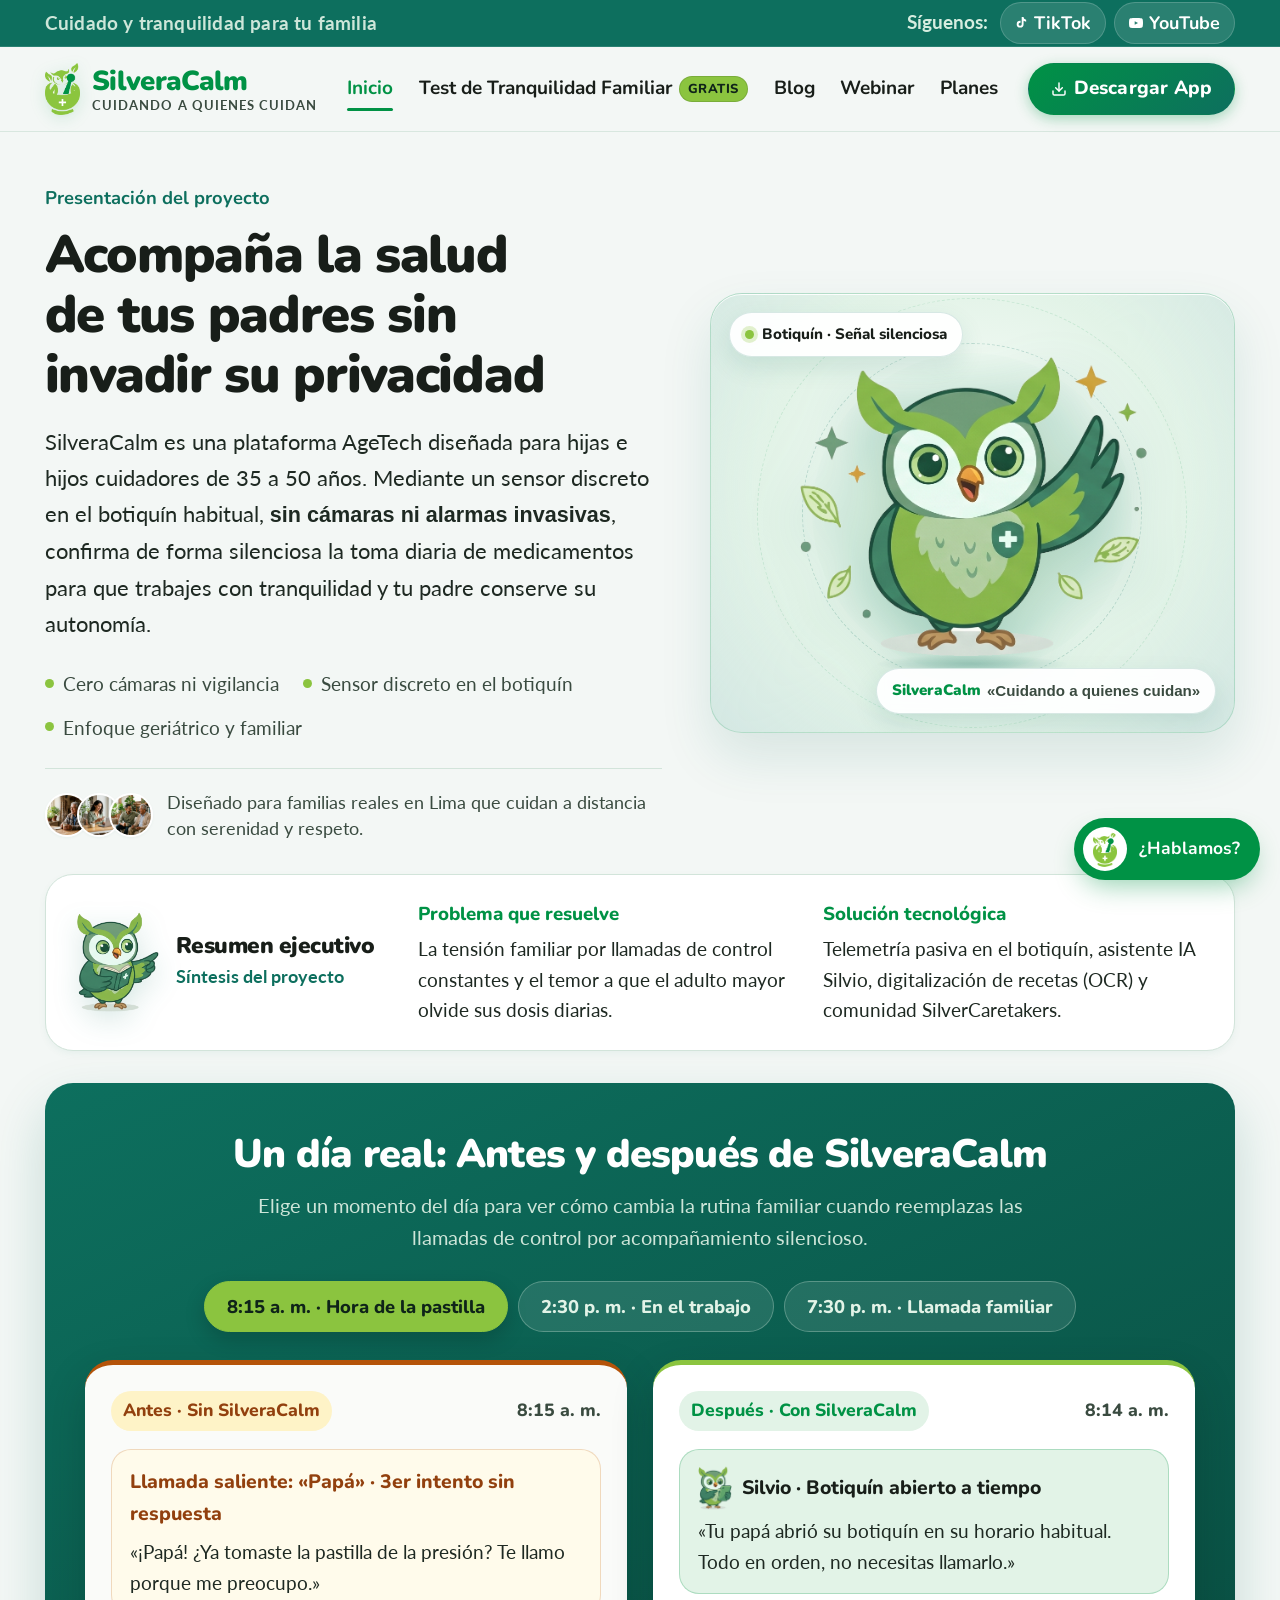
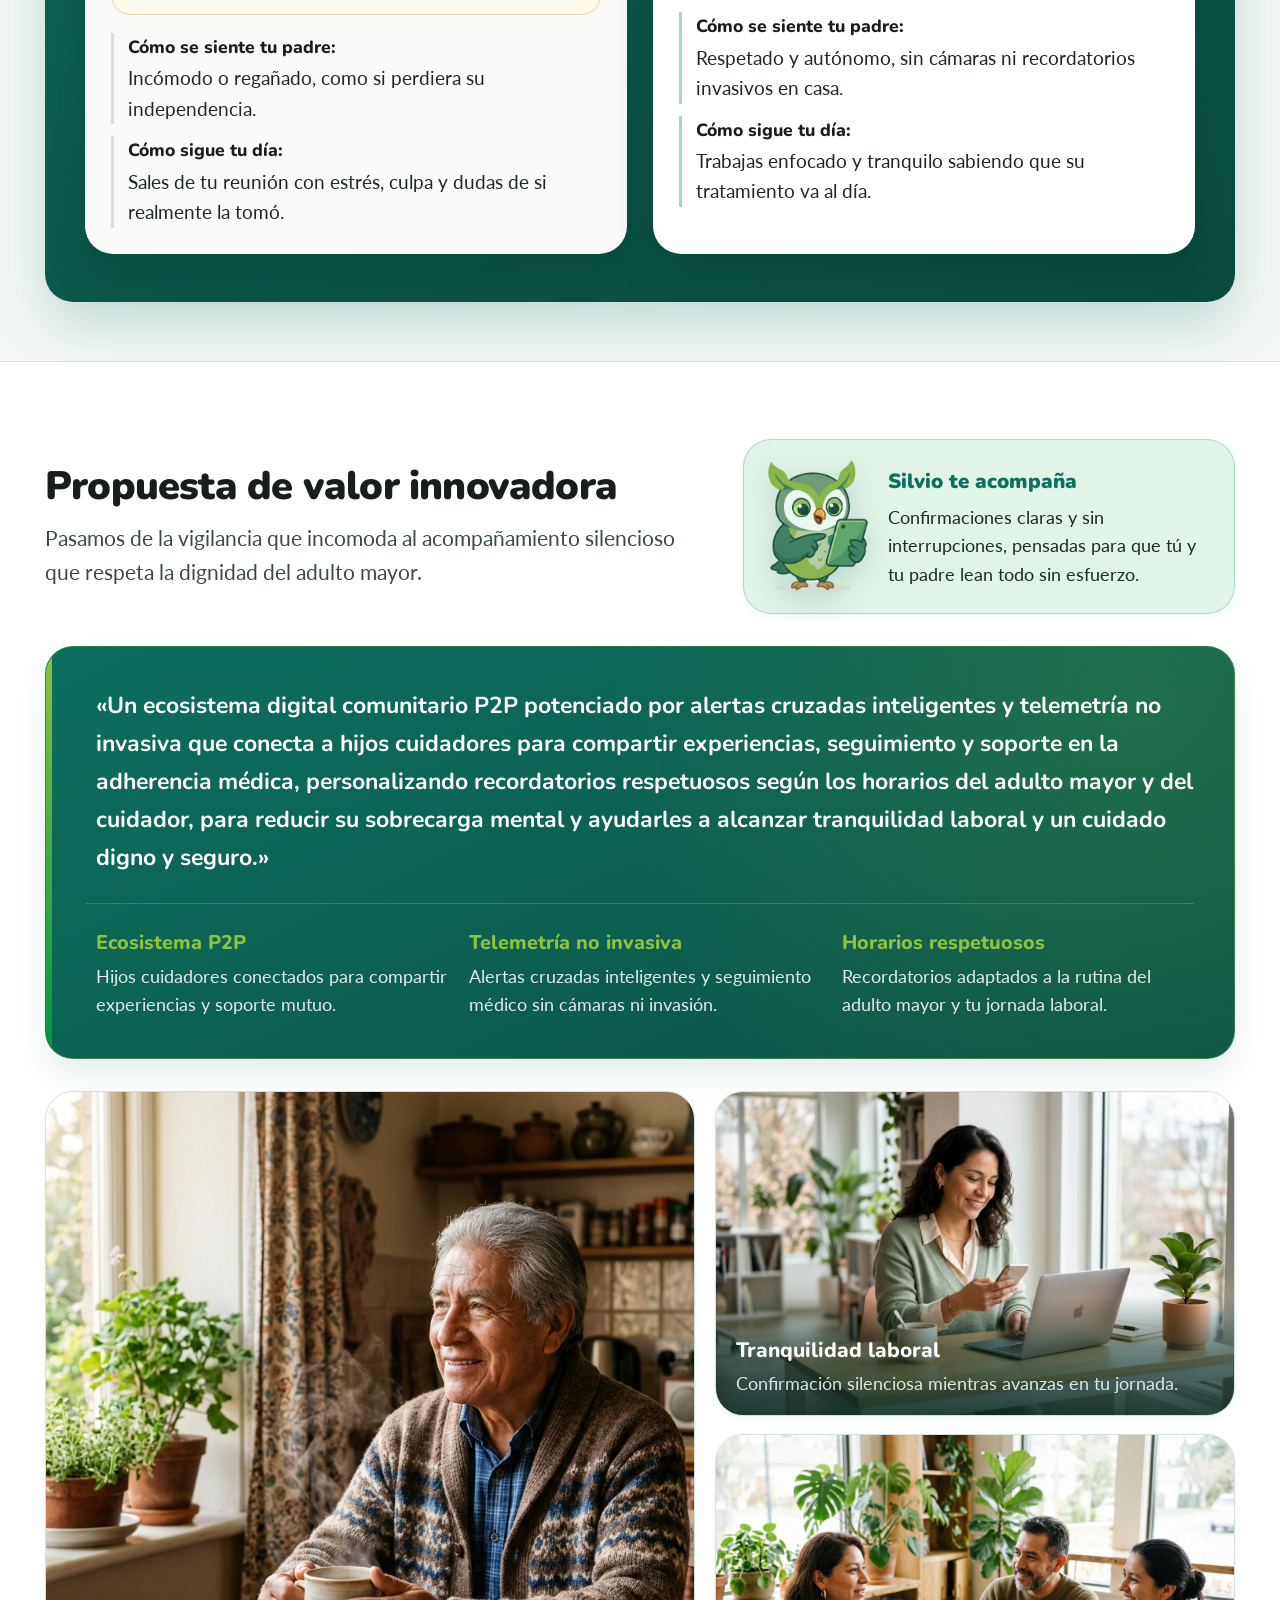
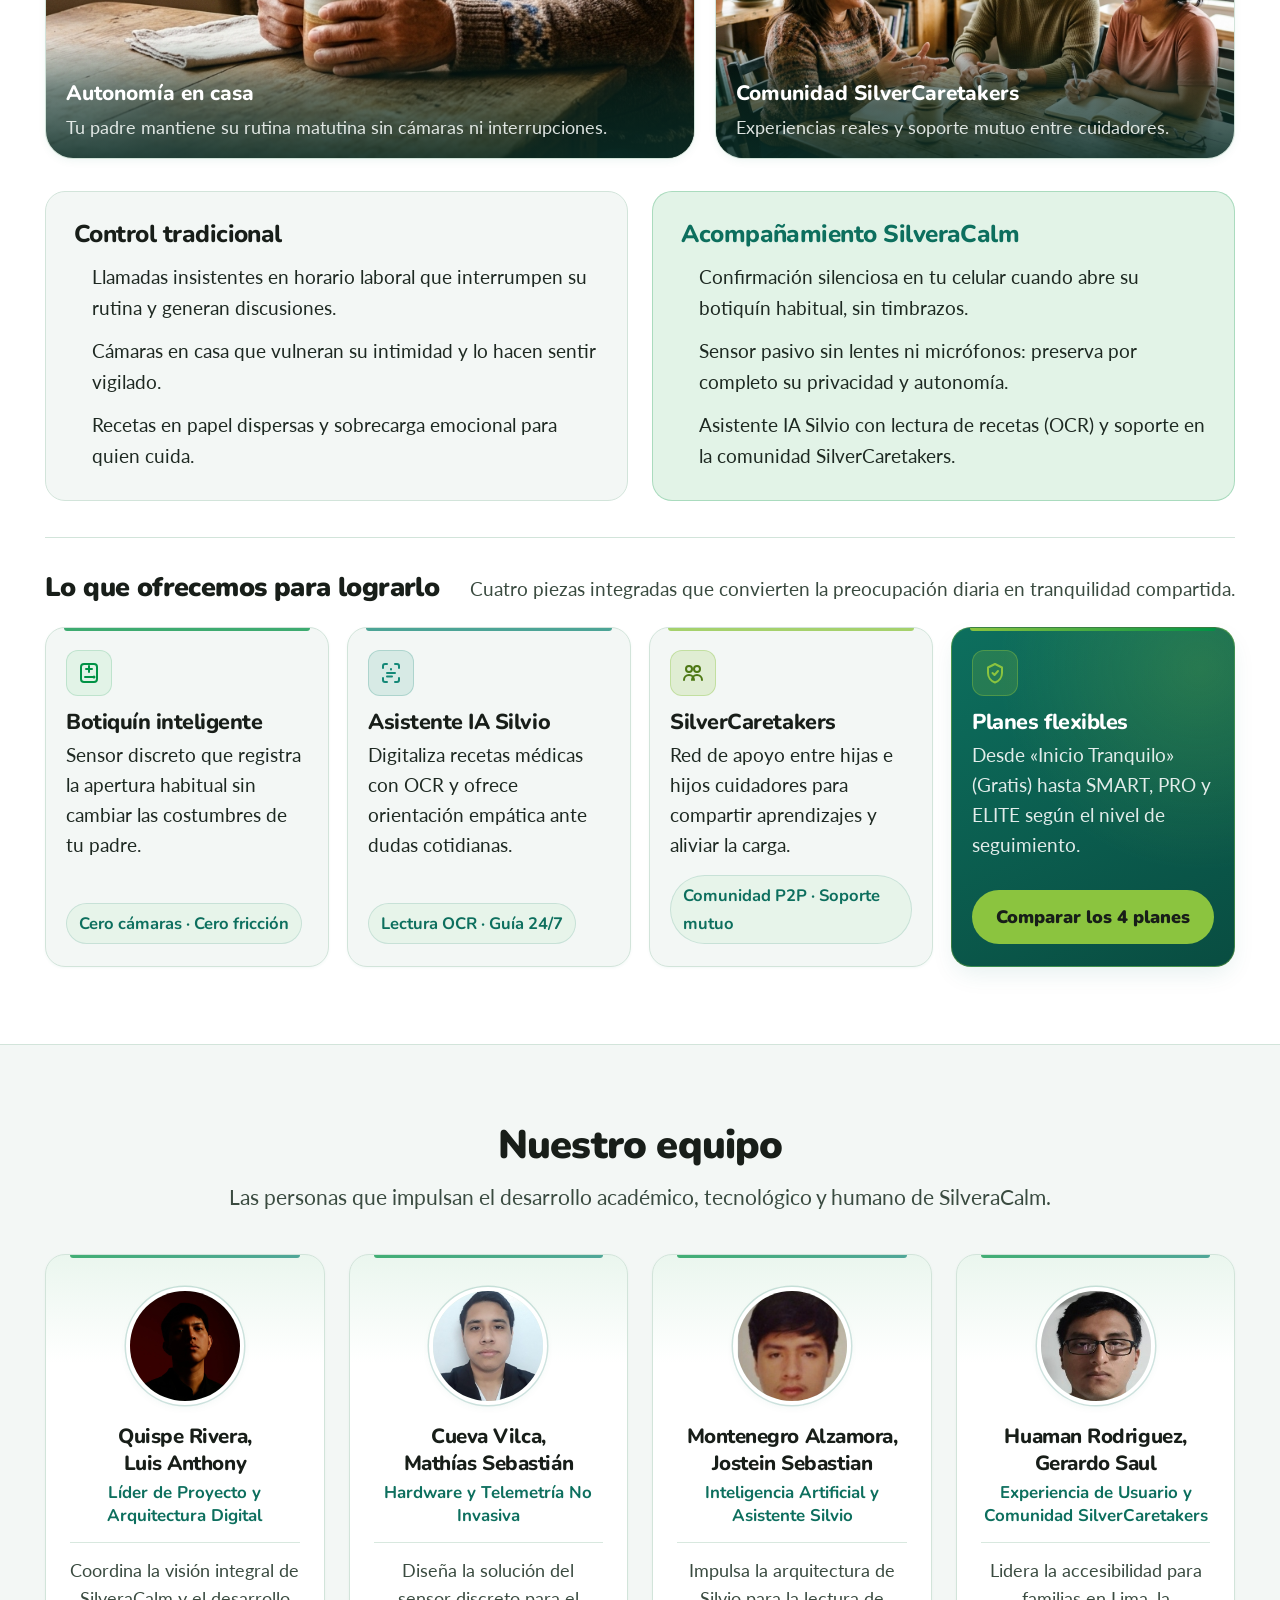
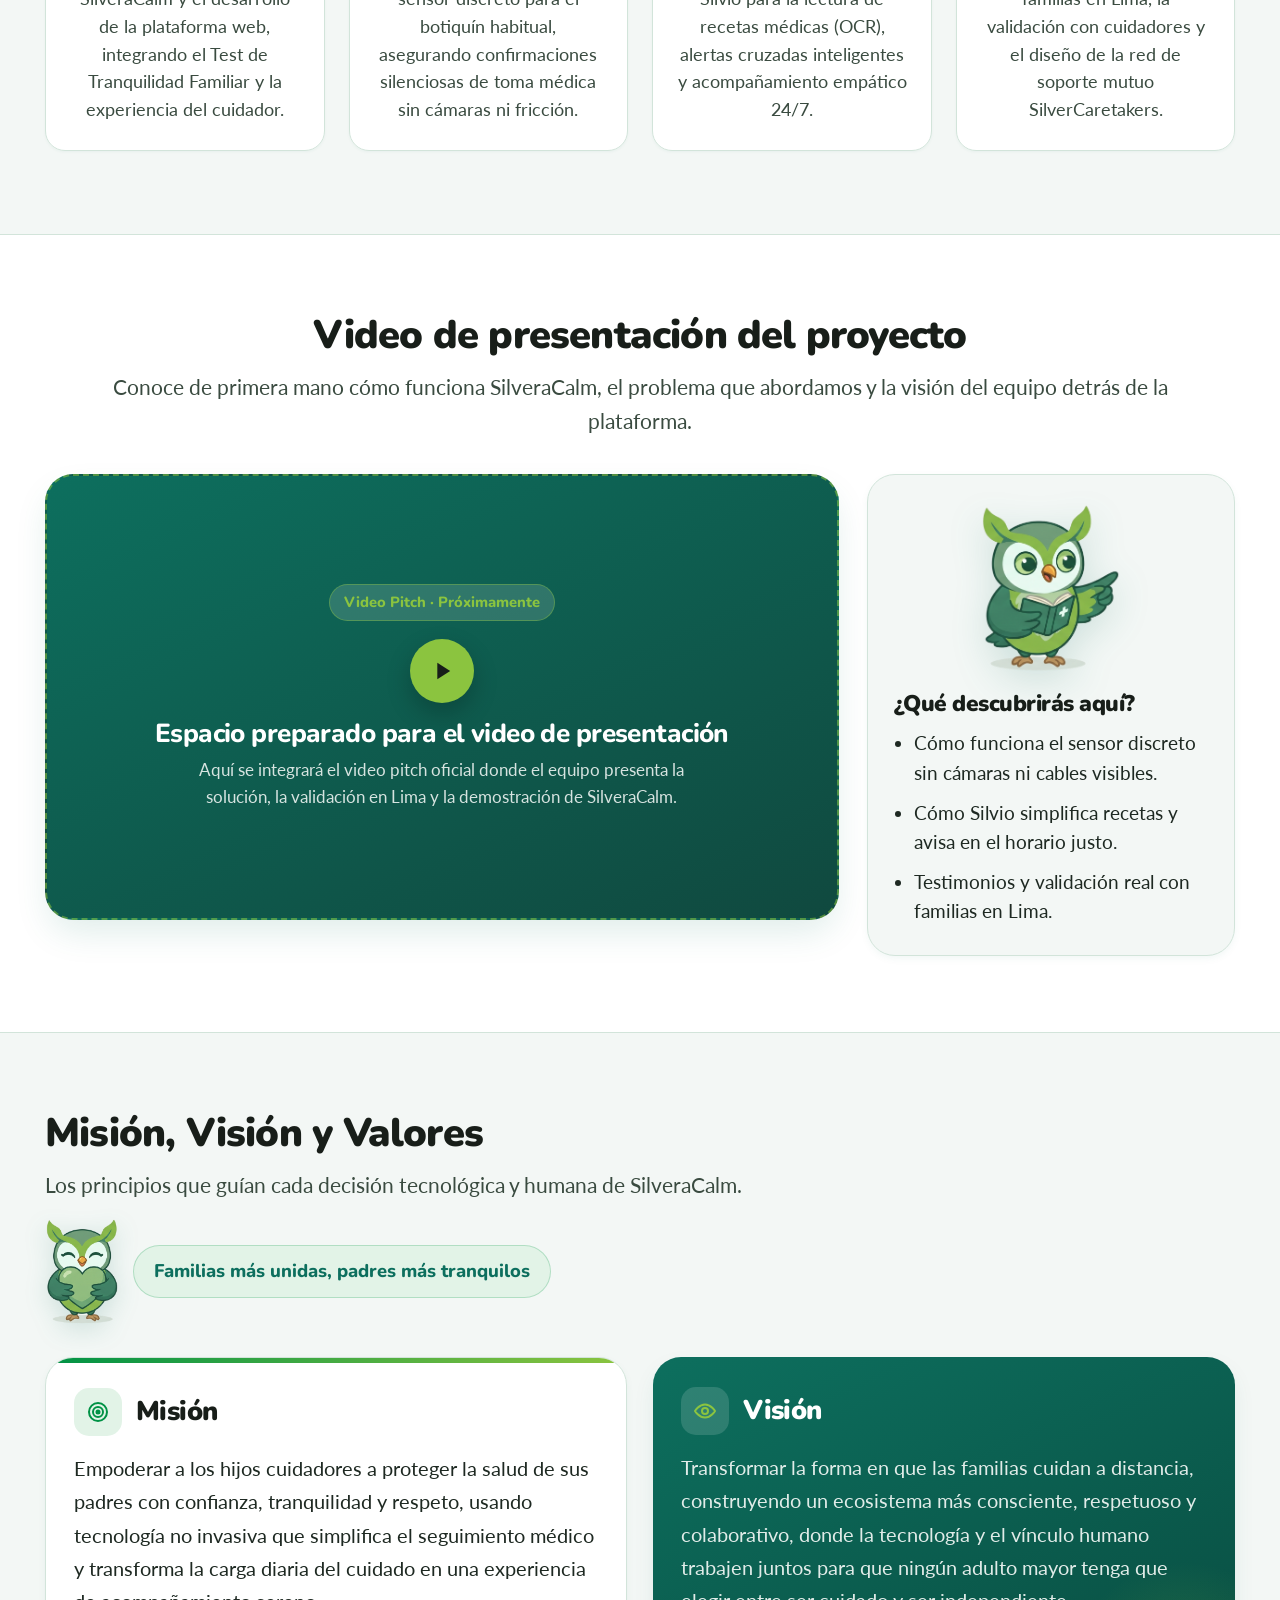
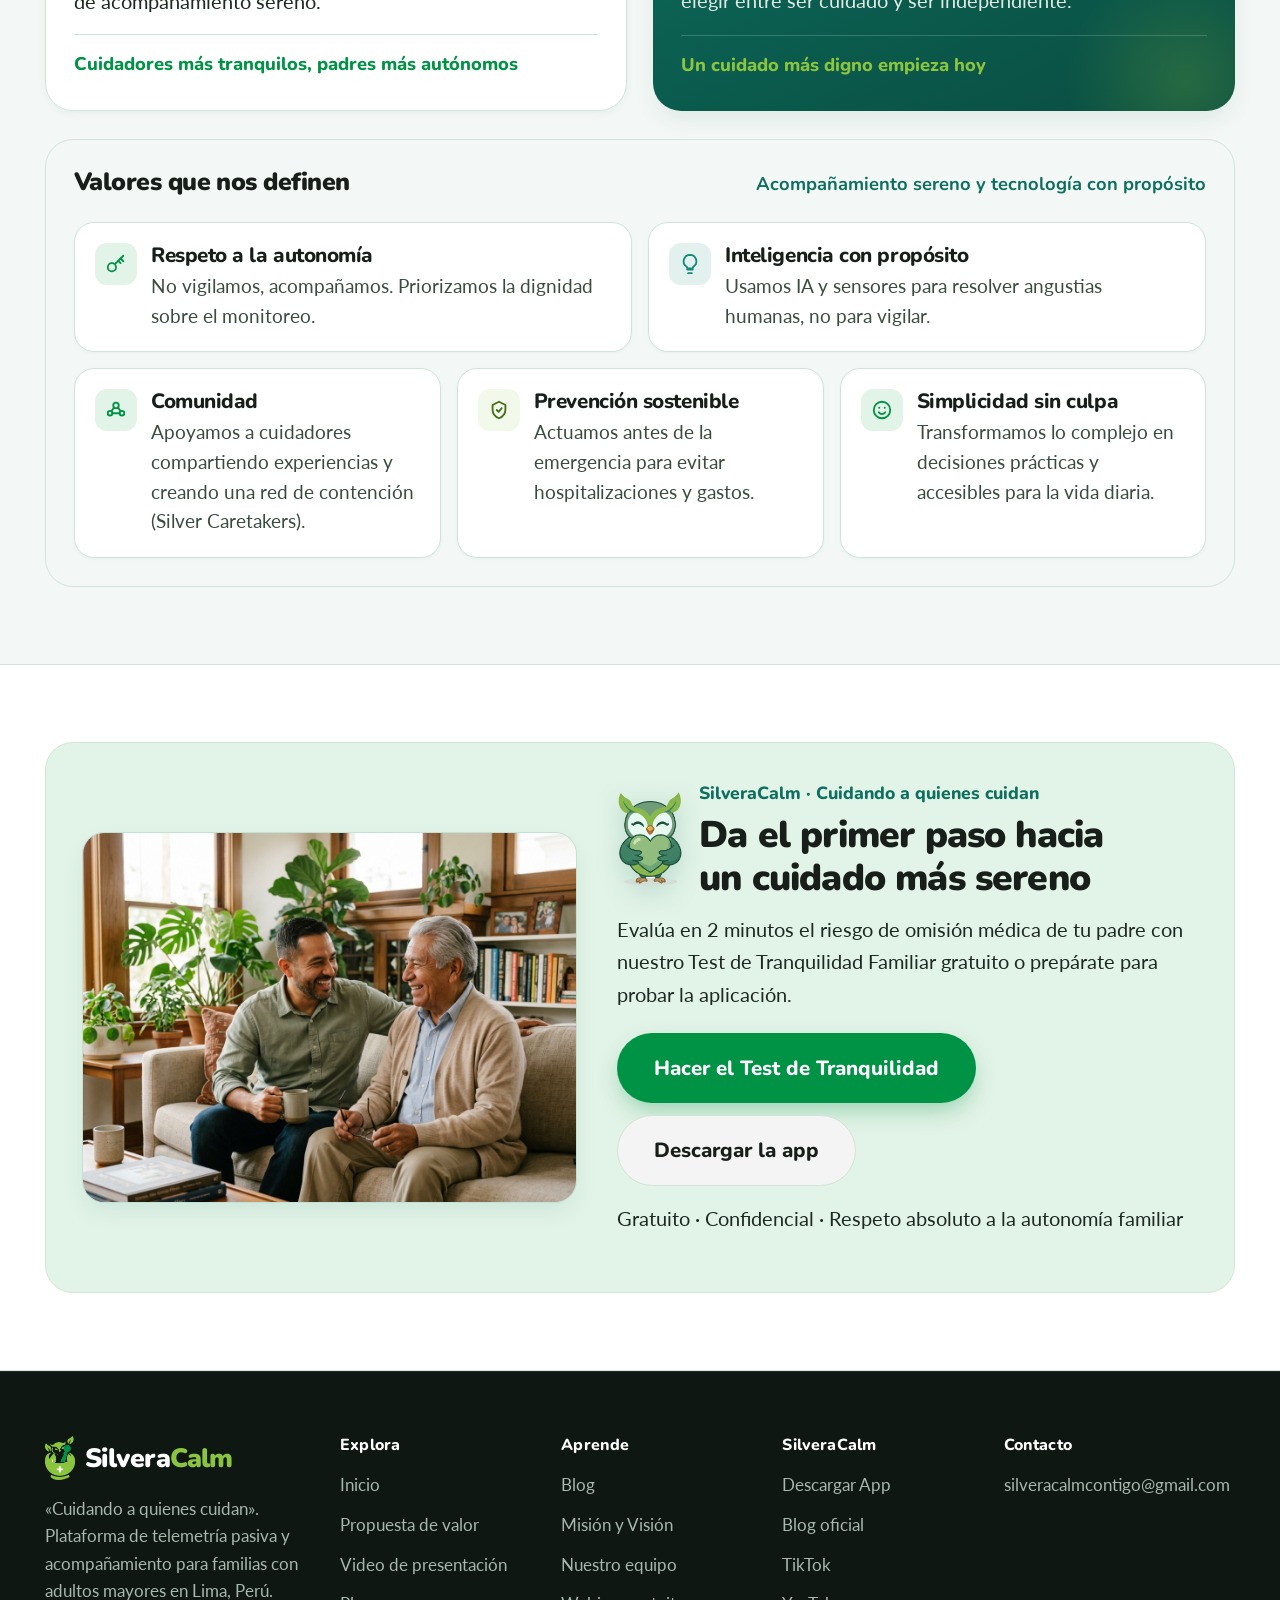
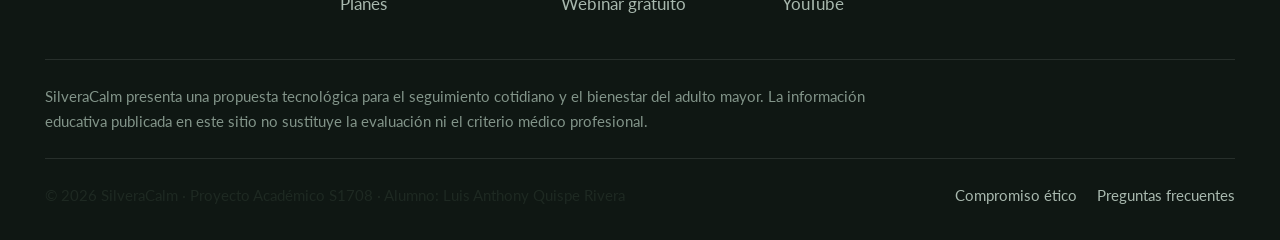
==== commit 14bc37b6: "cambiado total landing page version, profesional duracion 10 horas" ====
--- a/index.html
+++ b/index.html
@@ -499,7 +499,7 @@
           </div>
 
           <div class="sc-team-controls" aria-label="Controles del carrusel de equipo">
-            <span class="sc-team-counter" id="teamCounter" aria-live="polite">1 / 5</span>
+            <span class="sc-team-counter" id="teamCounter" aria-live="polite">1 / 4</span>
             <button type="button" class="sc-team-nav" id="teamPrev" aria-label="Integrante anterior">
               <svg width="20" height="20" viewBox="0 0 24 24" fill="none" stroke="currentColor" stroke-width="2.2" stroke-linecap="round" stroke-linejoin="round" aria-hidden="true"><polyline points="15 18 9 12 15 6"/></svg>
             </button>
@@ -510,108 +510,75 @@
         </div>
 
         <!--
-          Guía rápida para fotos del equipo:
-          Coloca las fotos en assets/img/team/ con formato .webp o .png usando estos nombres:
-          - quispe-luis.webp / .png
-          - cueva-mathias.webp / .png
-          - montenegro-jostein.webp / .png
-          - barrera-anthony.webp / .png
-          - huaman-gerardo.webp / .png
+          Fotos del equipo en assets/img/team/:
+          - quispe-luis.jpg
+          - cueva-mathias.jpg
+          - montenegro-jostein.jpg
+          - huaman-gerardo.jpg
         -->
         <div class="sc-team-viewport" data-reveal>
           <div class="sc-team-track" id="teamTrack" tabindex="0" role="region" aria-label="Integrantes de SilveraCalm (deslizable horizontalmente)">
             <article class="sc-team-card is-active" data-team-index="0">
               <div class="sc-team-photo-frame">
-                <picture>
-                  <source srcset="assets/img/team/quispe-luis.webp" type="image/webp" />
-                  <img src="assets/img/team/quispe-luis.png" alt="Quispe Rivera, Luis Anthony" loading="lazy" draggable="false"
-                       onerror="this.style.display='none'; this.closest('.sc-team-photo-frame').classList.add('is-empty');" />
-                </picture>
+                <img src="assets/img/team/quispe-luis.jpg" alt="Quispe Rivera, Luis Anthony" loading="lazy" draggable="false"
+                     onerror="this.style.display='none'; this.closest('.sc-team-photo-frame').classList.add('is-empty');" />
                 <div class="sc-team-fallback" aria-hidden="true">
                   <span>LQ</span>
-                  <small>Foto (.webp / .png)</small>
+                  <small>Foto (.jpg)</small>
                 </div>
               </div>
               <div class="sc-team-info">
                 <h3>Quispe Rivera, Luis Anthony</h3>
-                <p class="sc-team-role">Integrante del equipo · [Rol por definir]</p>
-                <p class="sc-team-bio">Espacio reservado para la breve biografía y aporte principal en SilveraCalm.</p>
+                <p class="sc-team-role">Líder de Proyecto y Arquitectura Digital</p>
+                <p class="sc-team-bio">Coordina la visión integral de SilveraCalm y el desarrollo de la plataforma web, integrando el Test de Tranquilidad Familiar y la experiencia del cuidador.</p>
               </div>
             </article>
 
             <article class="sc-team-card" data-team-index="1">
               <div class="sc-team-photo-frame">
-                <picture>
-                  <source srcset="assets/img/team/cueva-mathias.webp" type="image/webp" />
-                  <img src="assets/img/team/cueva-mathias.png" alt="Cueva Vilca, Mathías Sebastián" loading="lazy" draggable="false"
-                       onerror="this.style.display='none'; this.closest('.sc-team-photo-frame').classList.add('is-empty');" />
-                </picture>
+                <img src="assets/img/team/cueva-mathias.jpg" alt="Cueva Vilca, Mathías Sebastián" loading="lazy" draggable="false"
+                     onerror="this.style.display='none'; this.closest('.sc-team-photo-frame').classList.add('is-empty');" />
                 <div class="sc-team-fallback" aria-hidden="true">
                   <span>MC</span>
-                  <small>Foto (.webp / .png)</small>
+                  <small>Foto (.jpg)</small>
                 </div>
               </div>
               <div class="sc-team-info">
                 <h3>Cueva Vilca, Mathías Sebastián</h3>
-                <p class="sc-team-role">Integrante del equipo · [Rol por definir]</p>
-                <p class="sc-team-bio">Espacio reservado para la breve biografía y aporte principal en SilveraCalm.</p>
+                <p class="sc-team-role">Hardware y Telemetría No Invasiva</p>
+                <p class="sc-team-bio">Diseña la solución del sensor discreto para el botiquín habitual, asegurando confirmaciones silenciosas de toma médica sin cámaras ni fricción.</p>
               </div>
             </article>
 
             <article class="sc-team-card" data-team-index="2">
               <div class="sc-team-photo-frame">
-                <picture>
-                  <source srcset="assets/img/team/montenegro-jostein.webp" type="image/webp" />
-                  <img src="assets/img/team/montenegro-jostein.png" alt="Montenegro Alzamora, Jostein Sebastian" loading="lazy" draggable="false"
-                       onerror="this.style.display='none'; this.closest('.sc-team-photo-frame').classList.add('is-empty');" />
-                </picture>
+                <img src="assets/img/team/montenegro-jostein.jpg" alt="Montenegro Alzamora, Jostein Sebastian" loading="lazy" draggable="false"
+                     onerror="this.style.display='none'; this.closest('.sc-team-photo-frame').classList.add('is-empty');" />
                 <div class="sc-team-fallback" aria-hidden="true">
                   <span>JM</span>
-                  <small>Foto (.webp / .png)</small>
+                  <small>Foto (.jpg)</small>
                 </div>
               </div>
               <div class="sc-team-info">
                 <h3>Montenegro Alzamora, Jostein Sebastian</h3>
-                <p class="sc-team-role">Integrante del equipo · [Rol por definir]</p>
-                <p class="sc-team-bio">Espacio reservado para la breve biografía y aporte principal en SilveraCalm.</p>
+                <p class="sc-team-role">Inteligencia Artificial y Asistente Silvio</p>
+                <p class="sc-team-bio">Impulsa la arquitectura de Silvio para la lectura de recetas médicas (OCR), alertas cruzadas inteligentes y acompañamiento empático 24/7.</p>
               </div>
             </article>
 
             <article class="sc-team-card" data-team-index="3">
               <div class="sc-team-photo-frame">
-                <picture>
-                  <source srcset="assets/img/team/barrera-anthony.webp" type="image/webp" />
-                  <img src="assets/img/team/barrera-anthony.png" alt="Barrera Apcho, Anthony Andres Abel" loading="lazy" draggable="false"
-                       onerror="this.style.display='none'; this.closest('.sc-team-photo-frame').classList.add('is-empty');" />
-                </picture>
-                <div class="sc-team-fallback" aria-hidden="true">
-                  <span>AB</span>
-                  <small>Foto (.webp / .png)</small>
-                </div>
-              </div>
-              <div class="sc-team-info">
-                <h3>Barrera Apcho, Anthony Andres Abel</h3>
-                <p class="sc-team-role">Integrante del equipo · [Rol por definir]</p>
-                <p class="sc-team-bio">Espacio reservado para la breve biografía y aporte principal en SilveraCalm.</p>
-              </div>
-            </article>
-
-            <article class="sc-team-card" data-team-index="4">
-              <div class="sc-team-photo-frame">
-                <picture>
-                  <source srcset="assets/img/team/huaman-gerardo.webp" type="image/webp" />
-                  <img src="assets/img/team/huaman-gerardo.png" alt="Huaman Rodriguez, Gerardo Saul" loading="lazy" draggable="false"
-                       onerror="this.style.display='none'; this.closest('.sc-team-photo-frame').classList.add('is-empty');" />
-                </picture>
+                <img src="assets/img/team/huaman-gerardo.jpg" alt="Huaman Rodriguez, Gerardo Saul" loading="lazy" draggable="false"
+                     onerror="this.style.display='none'; this.closest('.sc-team-photo-frame').classList.add('is-empty');" />
                 <div class="sc-team-fallback" aria-hidden="true">
                   <span>GH</span>
-                  <small>Foto (.webp / .png)</small>
+                  <small>Foto (.jpg)</small>
                 </div>
               </div>
               <div class="sc-team-info">
                 <h3>Huaman Rodriguez, Gerardo Saul</h3>
-                <p class="sc-team-role">Integrante del equipo · [Rol por definir]</p>
-                <p class="sc-team-bio">Espacio reservado para la breve biografía y aporte principal en SilveraCalm.</p>
+                <p class="sc-team-role">Experiencia de Usuario y Comunidad SilverCaretakers</p>
+                <p class="sc-team-bio">Lidera la accesibilidad para familias en Lima, la validación con cuidadores y el diseño de la red de soporte mutuo SilverCaretakers.</p>
               </div>
             </article>
           </div>
@@ -621,8 +588,7 @@
           <button type="button" class="sc-team-dot is-active" data-team-dot="0" aria-label="Ver a Quispe Rivera, Luis Anthony" aria-selected="true"></button>
           <button type="button" class="sc-team-dot" data-team-dot="1" aria-label="Ver a Cueva Vilca, Mathías Sebastián" aria-selected="false"></button>
           <button type="button" class="sc-team-dot" data-team-dot="2" aria-label="Ver a Montenegro Alzamora, Jostein Sebastian" aria-selected="false"></button>
-          <button type="button" class="sc-team-dot" data-team-dot="3" aria-label="Ver a Barrera Apcho, Anthony Andres Abel" aria-selected="false"></button>
-          <button type="button" class="sc-team-dot" data-team-dot="4" aria-label="Ver a Huaman Rodriguez, Gerardo Saul" aria-selected="false"></button>
+          <button type="button" class="sc-team-dot" data-team-dot="3" aria-label="Ver a Huaman Rodriguez, Gerardo Saul" aria-selected="false"></button>
         </div>
       </div>
     </section>
--- a/assets/css/styles.css
+++ b/assets/css/styles.css
@@ -4961,7 +4961,7 @@
   }
 }
 
-/* 5. Presentación del equipo (Carrusel interactivo escroleable) */
+/* 5. Presentación del equipo (Grid equilibrado en desktop/tablet + carrusel móvil) */
 .sc-team-head {
   display: flex;
   flex-wrap: wrap;
@@ -5027,7 +5027,7 @@
 
 .sc-team-track {
   display: flex;
-  gap: 22px;
+  gap: 18px;
   overflow-x: auto;
   scroll-snap-type: x mandatory;
   scroll-padding-inline: 4px;
@@ -5062,45 +5062,74 @@
 }
 
 .sc-team-card {
-  flex: 0 0 min(310px, 82vw);
+  position: relative;
+  flex: 0 0 min(310px, 84vw);
   scroll-snap-align: start;
-  background: var(--surface-white);
+  background: linear-gradient(180deg, #EAF6EE 0%, var(--surface-white) 108px);
   border: 1.5px solid var(--border-subtle);
   border-radius: var(--radius-md);
+  padding: 32px 24px 26px;
   overflow: hidden;
   display: flex;
   flex-direction: column;
+  align-items: center;
+  text-align: center;
   box-shadow: var(--shadow-xs);
   transition: border-color 0.22s ease, transform 0.22s ease, box-shadow 0.22s ease;
 }
 
-.sc-team-card:hover,
-.sc-team-card.is-active {
-  border-color: rgba(0, 146, 69, 0.55);
-  box-shadow: var(--shadow-md);
+.sc-team-card::before {
+  content: '';
+  position: absolute;
+  inset: 0 24px auto 24px;
+  height: 3px;
+  border-radius: 0 0 4px 4px;
+  background: linear-gradient(90deg, var(--brand-primary), var(--brand-teal));
+  opacity: 0.72;
+  transition: opacity 0.22s ease;
 }
 
 .sc-team-card:hover {
   transform: translateY(-3px);
+  border-color: rgba(0, 146, 69, 0.45);
+  box-shadow: var(--shadow-md);
+}
+
+.sc-team-card:hover::before {
+  opacity: 1;
+}
+
+@media (max-width: 639px) {
+  .sc-team-card.is-active {
+    border-color: rgba(0, 146, 69, 0.55);
+    box-shadow: var(--shadow-md);
+  }
 }
 
 .sc-team-photo-frame {
   position: relative;
-  aspect-ratio: 4 / 3;
+  width: 118px;
+  height: 118px;
+  border-radius: 50%;
+  flex-shrink: 0;
   background: var(--surface-mint);
   overflow: hidden;
+  margin: 0 auto 18px;
+  border: 4px solid var(--surface-white);
+  box-shadow: 0 0 0 1.5px rgba(13, 111, 94, 0.18), var(--shadow-sm);
 }
 
 .sc-team-photo-frame img {
   width: 100%;
   height: 100%;
   object-fit: cover;
+  object-position: center 22%;
   display: block;
   transition: transform 0.35s ease;
 }
 
 .sc-team-card:hover .sc-team-photo-frame img {
-  transform: scale(1.03);
+  transform: scale(1.04);
 }
 
 .sc-team-fallback {
@@ -5110,7 +5139,7 @@
   flex-direction: column;
   align-items: center;
   justify-content: center;
-  gap: 6px;
+  gap: 4px;
   color: var(--header-deep-teal);
   background: linear-gradient(145deg, var(--surface-mint) 0%, #D4ECDD 100%);
 }
@@ -5122,9 +5151,9 @@
 .sc-team-fallback span {
   font-family: var(--font-title);
   font-weight: 900;
-  font-size: 1.85rem;
-  width: 64px;
-  height: 64px;
+  font-size: 1.65rem;
+  width: 60px;
+  height: 60px;
   border-radius: 50%;
   background: var(--surface-white);
   color: var(--brand-primary);
@@ -5134,36 +5163,54 @@
 }
 
 .sc-team-fallback small {
-  font-size: 0.78rem;
-  color: var(--text-muted);
+  display: none;
 }
 
 .sc-team-info {
-  padding: 18px 20px 20px;
+  display: flex;
+  flex-direction: column;
+  align-items: center;
+  flex: 1;
+  width: 100%;
+  padding: 0;
 }
 
 .sc-team-info h3 {
   font-family: var(--font-title);
   font-weight: 800;
-  font-size: 1.04rem;
+  font-size: 1.06rem;
   line-height: 1.3;
   color: var(--brand-dark);
   margin: 0 0 6px;
+  min-height: 2.6em;
+  display: flex;
+  align-items: center;
+  justify-content: center;
 }
 
 .sc-team-role {
   font-family: var(--font-title);
   font-weight: 700;
-  font-size: 0.85rem;
-  color: var(--brand-teal);
-  margin: 0 0 8px;
+  font-size: 0.88rem;
+  line-height: 1.35;
+  color: var(--header-deep-teal);
+  margin: 0 0 14px;
+  min-height: 2.7em;
+  display: flex;
+  align-items: center;
+  justify-content: center;
+  max-width: 28ch;
 }
 
 .sc-team-bio {
-  font-size: 0.9rem;
-  line-height: 1.5;
+  font-size: 0.92rem;
+  line-height: 1.56;
   color: var(--text-muted);
   margin: 0;
+  padding-top: 14px;
+  border-top: 1px solid rgba(210, 228, 218, 0.85);
+  width: 100%;
+  max-width: 34ch;
 }
 
 .sc-team-dots {
@@ -5194,6 +5241,57 @@
   outline-offset: 2px;
 }
 
+@media (min-width: 640px) {
+  .sc-team-head {
+    justify-content: center;
+    text-align: center;
+    margin-bottom: 36px;
+  }
+
+  .sc-team-head .sc-section-head {
+    margin-inline: auto;
+  }
+
+  .sc-team-controls,
+  .sc-team-dots {
+    display: none;
+  }
+
+  .sc-team-track {
+    display: grid;
+    grid-template-columns: repeat(2, minmax(0, 1fr));
+    gap: 22px;
+    overflow: visible;
+    padding: 4px 0 6px;
+    cursor: default;
+  }
+
+  .sc-team-card {
+    flex: initial;
+    min-width: 0;
+  }
+}
+
+@media (min-width: 1060px) {
+  .sc-team-track {
+    grid-template-columns: repeat(4, minmax(0, 1fr));
+    gap: 24px;
+  }
+}
+
+@media (prefers-reduced-motion: reduce) {
+  .sc-team-card,
+  .sc-team-card::before,
+  .sc-team-photo-frame img {
+    transition: none;
+  }
+
+  .sc-team-card:hover,
+  .sc-team-card:hover .sc-team-photo-frame img {
+    transform: none;
+  }
+}
+
 /* 6. Cierre CTA */
 .sc-closing-cta {
   text-align: center;
@@ -5829,20 +5927,22 @@
 }
 
 /* Equipo legible */
-.sc-landing .sc-team-card {
-  flex: 0 0 min(335px, 84vw);
+@media (max-width: 639px) {
+  .sc-landing .sc-team-card {
+    flex: 0 0 min(335px, 84vw);
+  }
 }
 
 .sc-landing .sc-team-info h3 {
-  font-size: 1.15rem;
+  font-size: 1.14rem;
 }
 
 .sc-landing .sc-team-role {
-  font-size: 0.96rem;
+  font-size: 0.94rem;
 }
 
 .sc-landing .sc-team-bio {
-  font-size: 1.02rem;
+  font-size: 0.98rem;
   line-height: 1.58;
 }
 
